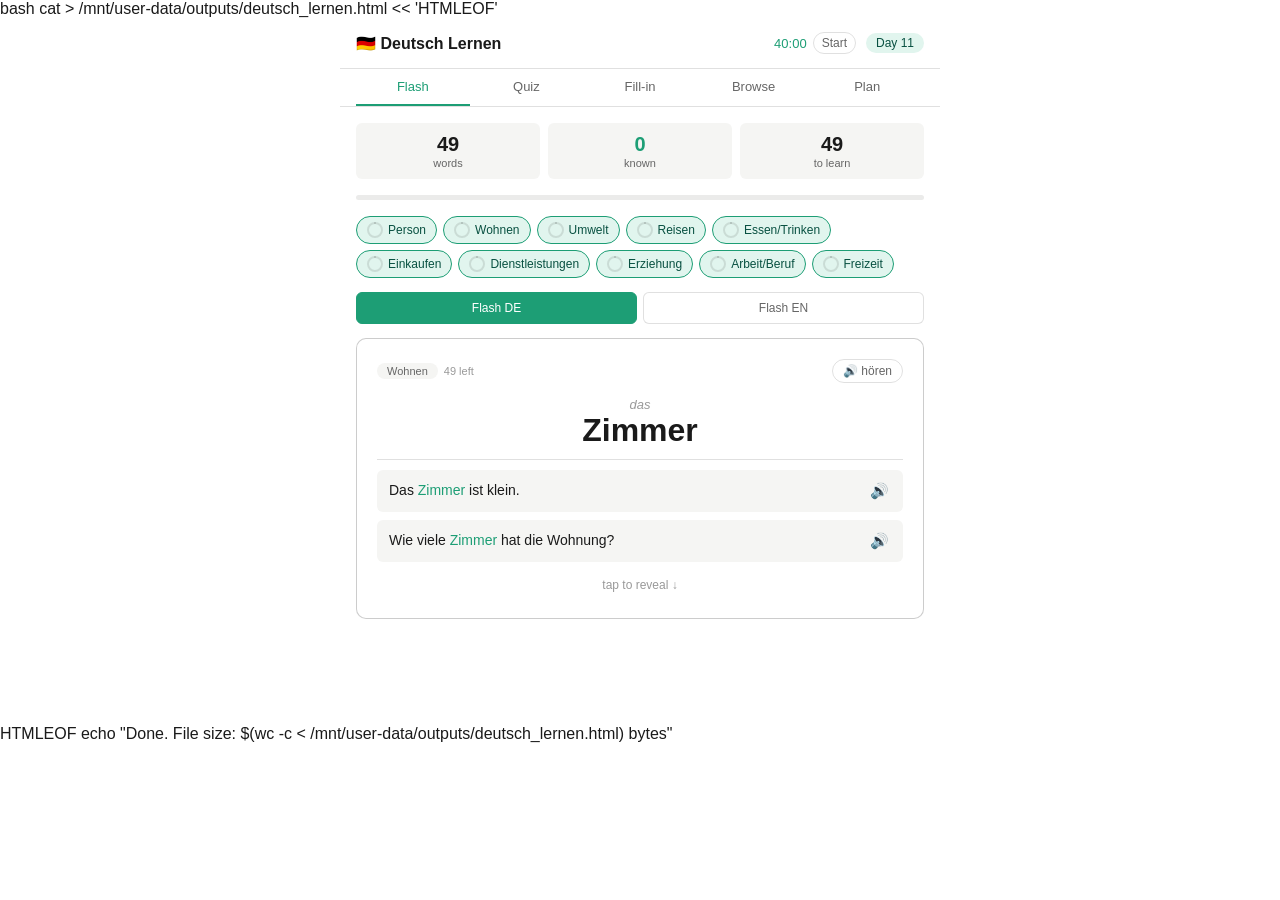
==== index.html.html @ a8999ed4 "Create index.html.html" ====
bash

cat > /mnt/user-data/outputs/deutsch_lernen.html << 'HTMLEOF'
<!DOCTYPE html>
<html lang="en">
<head>
<meta charset="UTF-8">
<meta name="viewport" content="width=device-width, initial-scale=1.0">
<title>Deutsch Lernen — A1 Vocabulary</title>
<style>
:root {
  --bg: #ffffff; --bg2: #f5f5f3; --bg3: #ebebea;
  --txt: #1a1a1a; --txt2: #666; --txt3: #999;
  --border: rgba(0,0,0,0.12); --border2: rgba(0,0,0,0.2);
  --green: #1D9E75; --green-light: #E1F5EE; --green-dark: #085041;
  --blue-light: #E6F1FB; --blue-dark: #0C447C;
  --red-light: #FAECE7; --red-dark: #4A1B0C;
  --radius: 10px; --radius-sm: 6px; --radius-pill: 20px;
}
@media (prefers-color-scheme: dark) {
  :root {
    --bg: #1a1a1a; --bg2: #242424; --bg3: #2e2e2e;
    --txt: #f0f0f0; --txt2: #aaa; --txt3: #666;
    --border: rgba(255,255,255,0.1); --border2: rgba(255,255,255,0.2);
    --green-light: #0F3D2C; --green-dark: #5DCAA5;
    --blue-light: #0C2340; --blue-dark: #85B7EB;
    --red-light: #3D150A; --red-dark: #F0997B;
  }
}
*{box-sizing:border-box;margin:0;padding:0;}
body{font-family:-apple-system,BlinkMacSystemFont,'Segoe UI',sans-serif;background:var(--bg);color:var(--txt);min-height:100vh;}
.app{max-width:600px;margin:0 auto;padding:0 0 80px;}

/* NAV */
.nav{display:flex;align-items:center;justify-content:space-between;padding:14px 16px;border-bottom:0.5px solid var(--border);position:sticky;top:0;background:var(--bg);z-index:10;}
.nav-logo{font-size:16px;font-weight:600;color:var(--txt);}
.nav-right{display:flex;align-items:center;gap:10px;}
.timer-wrap{display:flex;align-items:center;gap:6px;}
.timer-txt{font-size:13px;font-weight:500;color:var(--green);font-variant-numeric:tabular-nums;}
.timer-btn{font-size:12px;padding:3px 8px;border-radius:var(--radius-pill);border:0.5px solid var(--border);background:none;color:var(--txt2);cursor:pointer;}
.day-pill{font-size:12px;padding:3px 10px;border-radius:var(--radius-pill);background:var(--green-light);color:var(--green-dark);font-weight:500;}

/* TABS */
.tabs{display:flex;gap:0;padding:0 16px;border-bottom:0.5px solid var(--border);background:var(--bg);position:sticky;top:49px;z-index:9;}
.tab{flex:1;padding:10px 4px;text-align:center;font-size:13px;color:var(--txt2);cursor:pointer;border-bottom:2px solid transparent;transition:all 0.15s;}
.tab.active{color:var(--green);border-bottom-color:var(--green);font-weight:500;}

/* CONTENT */
.content{padding:16px;}

/* STATS BAR */
.stats-row{display:flex;gap:8px;margin-bottom:16px;}
.stat{flex:1;background:var(--bg2);border-radius:var(--radius-sm);padding:10px;text-align:center;}
.stat-n{font-size:20px;font-weight:600;color:var(--txt);}
.stat-l{font-size:11px;color:var(--txt2);margin-top:1px;}

/* PROGRESS BAR */
.prog-bar{height:5px;background:var(--bg3);border-radius:3px;margin-bottom:16px;overflow:hidden;}
.prog-fill{height:100%;background:var(--green);border-radius:3px;transition:width 0.4s;}

/* CATEGORY BUTTONS */
.cat-grid{display:flex;flex-wrap:wrap;gap:6px;margin-bottom:14px;}
.cat-btn{display:flex;align-items:center;gap:5px;padding:5px 10px;border-radius:var(--radius-pill);border:0.5px solid var(--border);background:var(--bg);color:var(--txt2);font-size:12px;cursor:pointer;transition:all 0.15s;}
.cat-btn.active{border-color:var(--green);background:var(--green-light);color:var(--green-dark);font-weight:500;}
.cat-ring{display:block;flex-shrink:0;}

/* MODE BUTTONS */
.mode-row{display:flex;gap:6px;margin-bottom:14px;flex-wrap:wrap;}
.mode-btn{flex:1;min-width:55px;padding:8px 4px;border-radius:var(--radius-sm);border:0.5px solid var(--border);background:var(--bg);color:var(--txt2);font-size:12px;cursor:pointer;transition:all 0.15s;text-align:center;}
.mode-btn.active{background:var(--green);color:#fff;border-color:var(--green);}

/* FLASH CARD */
.flashcard{background:var(--bg);border:0.5px solid var(--border2);border-radius:var(--radius);padding:20px;margin-bottom:10px;}
.card-top{display:flex;align-items:center;justify-content:space-between;margin-bottom:14px;}
.cat-tag{font-size:11px;padding:2px 10px;border-radius:var(--radius-pill);background:var(--bg2);color:var(--txt2);}
.speak-btn{display:flex;align-items:center;gap:5px;font-size:12px;padding:4px 10px;border-radius:var(--radius-pill);border:0.5px solid var(--border);background:none;color:var(--txt2);cursor:pointer;}
.speak-btn.speaking{border-color:var(--green);color:var(--green);background:var(--green-light);}
.word-center{text-align:center;margin-bottom:8px;}
.art-small{font-size:13px;color:var(--txt3);font-style:italic;}
.de-word{font-size:32px;font-weight:600;color:var(--txt);}
.en-word{font-size:16px;color:var(--green);font-weight:500;text-align:center;margin-bottom:10px;}
.divider{height:0.5px;background:var(--border);margin:10px 0;}
.phrase-block{margin-bottom:8px;padding:10px 12px;background:var(--bg2);border-radius:var(--radius-sm);}
.phrase-row{display:flex;align-items:flex-start;gap:8px;justify-content:space-between;}
.phrase-de{font-size:14px;font-weight:500;color:var(--txt);flex:1;line-height:1.5;}
.phrase-de .hw{color:var(--green);}
.phrase-en{font-size:12px;color:var(--txt2);margin-top:3px;}
.pspeakbtn{background:none;border:none;font-size:15px;cursor:pointer;color:var(--txt3);padding:2px;flex-shrink:0;}
.hint-txt{text-align:center;font-size:12px;color:var(--txt3);margin-top:10px;cursor:pointer;padding:6px;border-radius:var(--radius-sm);}
.hint-txt:hover{background:var(--bg2);}

/* BUTTONS */
.btn-row{display:flex;gap:8px;margin-top:10px;}
.btn{flex:1;padding:11px;border-radius:var(--radius-sm);border:0.5px solid var(--border);font-size:14px;cursor:pointer;font-weight:500;transition:all 0.15s;background:var(--bg2);color:var(--txt2);}
.btn-green{background:var(--green-light);color:var(--green-dark);border-color:var(--green);}
.btn-green:hover{background:#9FE1CB;}
.btn-next{width:100%;margin-top:10px;padding:12px;border-radius:var(--radius-sm);border:none;background:var(--green);color:#fff;font-size:14px;font-weight:500;cursor:pointer;}
.btn-next:hover{background:#0F6E56;}
.spaced-note{text-align:center;font-size:11px;color:var(--green-dark);background:var(--green-light);border-radius:var(--radius-pill);padding:4px 12px;margin-top:8px;}

/* QUIZ */
.quiz-grid{display:grid;grid-template-columns:1fr 1fr;gap:8px;margin-top:10px;}
.quiz-opt{padding:12px 8px;border-radius:var(--radius-sm);border:0.5px solid var(--border);background:var(--bg);color:var(--txt);font-size:13px;cursor:pointer;text-align:center;line-height:1.4;transition:all 0.15s;}
.quiz-opt:hover:not(:disabled){border-color:var(--green);background:var(--green-light);color:var(--green-dark);}
.quiz-opt.correct{background:var(--green-light);border-color:var(--green);color:var(--green-dark);}
.quiz-opt.wrong{background:var(--red-light);border-color:#D85A30;color:var(--red-dark);}
.quiz-opt:disabled{cursor:default;}

/* FILL-IN */
.blank-phrase{font-size:18px;font-weight:500;color:var(--txt);text-align:center;line-height:1.8;}
.blank{display:inline-block;background:var(--bg2);border-bottom:2px solid var(--green);min-width:80px;height:24px;vertical-align:middle;border-radius:2px;}

/* BROWSE */
.list-section{margin-bottom:20px;}
.list-cat-hdr{font-size:14px;font-weight:600;color:var(--txt);padding:8px 0 6px;border-bottom:0.5px solid var(--border);margin-bottom:8px;display:flex;align-items:center;justify-content:space-between;}
.list-cat-prog{font-size:12px;color:var(--txt2);}
.list-word{margin-bottom:6px;border:0.5px solid var(--border);border-radius:var(--radius-sm);overflow:hidden;}
.list-word-hdr{display:flex;align-items:center;justify-content:space-between;padding:10px 12px;cursor:pointer;background:var(--bg);}
.list-word-hdr:hover{background:var(--bg2);}
.lw-left{display:flex;align-items:center;gap:7px;min-width:0;}
.lw-art{font-size:11px;color:var(--txt3);font-style:italic;}
.lw-de{font-size:14px;font-weight:500;color:var(--txt);}
.lw-en{font-size:12px;color:var(--txt2);}
.lw-known{font-size:11px;color:var(--green-dark);background:var(--green-light);border-radius:var(--radius-pill);padding:2px 8px;flex-shrink:0;}
.list-word-body{padding:10px 12px;background:var(--bg2);display:none;}
.list-word-body.open{display:block;}
.list-phrase{margin-bottom:8px;display:flex;align-items:flex-start;gap:8px;}
.lp-de{font-size:13px;font-weight:500;color:var(--txt);}
.lp-de .hw{color:var(--green);}
.lp-en{font-size:12px;color:var(--txt2);margin-top:2px;}
.mark-row{margin-top:8px;}
.mark-btn{font-size:12px;padding:4px 12px;border-radius:var(--radius-pill);cursor:pointer;border:0.5px solid var(--border);background:var(--bg);color:var(--txt2);}
.mark-btn.known{background:var(--green-light);color:var(--green-dark);border-color:var(--green);}

/* PLAN TAB */
.plan-hdr{margin-bottom:14px;}
.plan-title{font-size:16px;font-weight:600;color:var(--txt);margin-bottom:10px;}
.plan-stats{display:flex;gap:8px;margin-bottom:12px;}
.plan-stat{flex:1;background:var(--bg2);border-radius:var(--radius-sm);padding:8px;text-align:center;}
.plan-stat-n{font-size:18px;font-weight:600;color:var(--txt);}
.plan-stat-l{font-size:11px;color:var(--txt2);}
.day-card{border:0.5px solid var(--border);border-radius:var(--radius);margin-bottom:8px;overflow:hidden;}
.day-card.today{border-color:var(--green);border-width:1.5px;}
.day-hdr{display:flex;align-items:center;gap:10px;padding:12px 14px;cursor:pointer;background:var(--bg);}
.day-hdr:hover{background:var(--bg2);}
.day-num{width:28px;height:28px;border-radius:50%;display:flex;align-items:center;justify-content:center;font-size:12px;font-weight:500;flex-shrink:0;background:var(--bg2);color:var(--txt2);}
.day-num.today-dot{background:var(--green);color:#fff;}
.day-num.done-dot{background:var(--green-light);color:var(--green-dark);}
.day-num.rev-dot{background:var(--blue-light);color:var(--blue-dark);}
.day-meta{flex:1;min-width:0;}
.day-title{font-size:14px;font-weight:500;color:var(--txt);}
.day-sub{font-size:12px;color:var(--txt2);margin-top:1px;}
.day-right{display:flex;align-items:center;gap:6px;flex-shrink:0;}
.today-badge{font-size:11px;color:var(--green-dark);background:var(--green-light);padding:2px 8px;border-radius:var(--radius-pill);font-weight:500;}
.done-badge{font-size:11px;color:var(--green-dark);background:var(--green-light);padding:2px 8px;border-radius:var(--radius-pill);}
.rev-badge{font-size:11px;color:var(--blue-dark);background:var(--blue-light);padding:2px 8px;border-radius:var(--radius-pill);}
.day-min{font-size:12px;color:var(--txt2);}
.day-chev{font-size:16px;color:var(--txt3);}
.day-body{padding:12px 14px;background:var(--bg2);border-top:0.5px solid var(--border);display:none;}
.day-body.open{display:block;}
.sec-lbl{font-size:11px;font-weight:500;color:var(--txt3);letter-spacing:0.05em;margin-bottom:6px;margin-top:12px;}
.sec-lbl:first-child{margin-top:0;}
.phase-row{display:flex;align-items:flex-start;gap:8px;margin-bottom:6px;}
.ph-min{font-size:12px;font-weight:500;color:var(--green);width:28px;flex-shrink:0;padding-top:2px;}
.ph-mode{font-size:11px;font-weight:500;color:var(--txt);background:var(--bg);border:0.5px solid var(--border);border-radius:var(--radius-pill);padding:1px 8px;flex-shrink:0;white-space:nowrap;}
.ph-desc{font-size:12px;color:var(--txt2);flex:1;line-height:1.5;}
.chips{display:flex;flex-wrap:wrap;gap:4px;margin-top:4px;}
.chip{font-size:11px;padding:2px 8px;border-radius:var(--radius-pill);background:var(--bg);border:0.5px solid var(--border);color:var(--txt2);}
.chip.rev{border-color:var(--green);color:var(--green-dark);background:var(--green-light);}
.sci-box{background:var(--bg);border:0.5px solid var(--border);border-radius:var(--radius-sm);padding:8px 10px;margin-top:4px;font-size:12px;color:var(--txt2);line-height:1.55;}
.mnem-item{font-size:12px;color:var(--txt2);padding:4px 0;border-bottom:0.5px solid var(--border);line-height:1.4;}
.mnem-item:last-child{border:none;}
.done-btn{width:100%;margin-top:12px;padding:9px;border-radius:var(--radius-sm);border:0.5px solid var(--green);background:var(--green);color:#fff;font-size:13px;font-weight:500;cursor:pointer;}
.undone-btn{width:100%;margin-top:12px;padding:9px;border-radius:var(--radius-sm);border:0.5px solid var(--border);background:var(--bg);color:var(--txt2);font-size:13px;cursor:pointer;}

/* END CARD */
.end-card{text-align:center;padding:40px 20px;}
.end-emoji{font-size:40px;margin-bottom:10px;}
.end-title{font-size:20px;font-weight:600;color:var(--txt);margin-bottom:8px;}
.end-sub{font-size:14px;color:var(--txt2);margin-bottom:20px;}
</style>
</head>
<body>
<div class="app">

<!-- NAV -->
<div class="nav">
  <div class="nav-logo">🇩🇪 Deutsch Lernen</div>
  <div class="nav-right">
    <div class="timer-wrap">
      <div class="timer-txt" id="timer-txt">40:00</div>
      <button class="timer-btn" id="timer-btn" onclick="toggleTimer()">Start</button>
    </div>
    <div class="day-pill" id="day-pill">Day 1</div>
  </div>
</div>

<!-- TABS -->
<div class="tabs">
  <div class="tab active" onclick="setTab('flash')">Flash</div>
  <div class="tab" onclick="setTab('quiz')">Quiz</div>
  <div class="tab" onclick="setTab('fill')">Fill-in</div>
  <div class="tab" onclick="setTab('browse')">Browse</div>
  <div class="tab" onclick="setTab('plan')">Plan</div>
</div>

<!-- CONTENT -->
<div class="content" id="content"></div>

</div>

<script>
const DATA = {
  "Person": [
    { de:"Name", art:"der", en:"name", phrases:[["Wie ist dein Name?","What is your name?"],["Mein Name ist Maria.","My name is Maria."]] },
    { de:"Adresse", art:"die", en:"address", phrases:[["Wie ist deine Adresse?","What is your address?"],["Ich kenne deine Adresse nicht.","I don't know your address."]] },
    { de:"Telefon", art:"das", en:"telephone", phrases:[["Ich habe kein Telefon.","I don't have a phone."],["Mein Telefon klingelt.","My phone is ringing."]] },
    { de:"Alter", art:"das", en:"age", phrases:[["Was ist dein Alter?","What is your age?"],["Mein Alter ist 25 Jahre.","My age is 25 years."]] },
    { de:"Herkunft", art:"die", en:"origin", phrases:[["Was ist deine Herkunft?","What is your origin?"],["Meine Herkunft ist Polen.","My origin is Poland."]] },
    { de:"Aussehen", art:"das", en:"appearance", phrases:[["Das Aussehen ist wichtig.","Appearance is important."],["Sein Aussehen ist gut.","His appearance is good."]] },
    { de:"Familie", art:"die", en:"family", phrases:[["Meine Familie ist groß.","My family is big."],["Hast du eine Familie?","Do you have a family?"]] },
    { de:"Tagesablauf", art:"der", en:"daily routine", phrases:[["Mein Tagesablauf beginnt um 7 Uhr.","My daily routine starts at 7."],["Was ist dein Tagesablauf?","What is your daily routine?"]] }
  ],
  "Wohnen": [
    { de:"Wohnung", art:"die", en:"apartment", phrases:[["Die Wohnung ist groß.","The apartment is big."],["Ich suche eine Wohnung.","I am looking for an apartment."]] },
    { de:"Zimmer", art:"das", en:"room", phrases:[["Das Zimmer ist klein.","The room is small."],["Wie viele Zimmer hat die Wohnung?","How many rooms does the apartment have?"]] },
    { de:"Möbel", art:"die", en:"furniture", phrases:[["Die Möbel sind teuer.","The furniture is expensive."],["Ich kaufe neue Möbel.","I am buying new furniture."]] },
    { de:"Miete", art:"die", en:"rent", phrases:[["Die Miete ist teuer.","The rent is expensive."],["Ich zahle die Miete monatlich.","I pay the rent monthly."]] },
    { de:"Umzug", art:"der", en:"move", phrases:[["Der Umzug war anstrengend.","The move was exhausting."],["Ich plane einen Umzug.","I am planning a move."]] }
  ],
  "Umwelt": [
    { de:"Wetter", art:"das", en:"weather", phrases:[["Das Wetter ist schön heute.","The weather is nice today."],["Wie ist das Wetter?","What is the weather like?"]] },
    { de:"Tier", art:"das", en:"animal", phrases:[["Das Tier ist groß.","The animal is big."],["Ich habe ein Tier zu Hause.","I have an animal at home."]] },
    { de:"Pflanze", art:"die", en:"plant", phrases:[["Die Pflanze braucht Wasser.","The plant needs water."],["Ich habe eine neue Pflanze.","I have a new plant."]] },
    { de:"Klima", art:"das", en:"climate", phrases:[["Das Klima ist warm hier.","The climate is warm here."],["Das Klima ändert sich.","The climate is changing."]] }
  ],
  "Reisen": [
    { de:"Reise", art:"die", en:"trip", phrases:[["Die Reise war lang.","The trip was long."],["Ich mache eine Reise.","I am going on a trip."]] },
    { de:"Zug", art:"der", en:"train", phrases:[["Der Zug hat Verspätung.","The train is late."],["Ich fahre mit dem Zug.","I am travelling by train."]] },
    { de:"Unterkunft", art:"die", en:"accommodation", phrases:[["Ich suche eine Unterkunft.","I am looking for accommodation."],["Die Unterkunft ist günstig.","The accommodation is affordable."]] },
    { de:"Gepäck", art:"das", en:"luggage", phrases:[["Mein Gepäck ist schwer.","My luggage is heavy."],["Ich habe viel Gepäck.","I have a lot of luggage."]] },
    { de:"Bahnhof", art:"der", en:"train station", phrases:[["Wo ist der Bahnhof?","Where is the train station?"],["Ich bin am Bahnhof.","I am at the train station."]] }
  ],
  "Essen/Trinken": [
    { de:"Frühstück", art:"das", en:"breakfast", phrases:[["Das Frühstück ist fertig.","Breakfast is ready."],["Was isst du zum Frühstück?","What do you eat for breakfast?"]] },
    { de:"Getränk", art:"das", en:"drink", phrases:[["Das Getränk ist kalt.","The drink is cold."],["Was ist dein Lieblingsgetränk?","What is your favourite drink?"]] },
    { de:"Speise", art:"die", en:"dish", phrases:[["Die Speise ist lecker.","The dish is delicious."],["Was ist die Speise des Tages?","What is today's dish?"]] },
    { de:"Restaurant", art:"das", en:"restaurant", phrases:[["Das Restaurant ist voll.","The restaurant is full."],["Gehen wir ins Restaurant!","Let's go to the restaurant!"]] },
    { de:"Mahlzeit", art:"die", en:"meal", phrases:[["Die Mahlzeit ist fertig.","The meal is ready."],["Die Mahlzeit war lecker.","The meal was delicious."]] }
  ],
  "Einkaufen": [
    { de:"Preis", art:"der", en:"price", phrases:[["Der Preis ist zu hoch.","The price is too high."],["Was ist der Preis?","What is the price?"]] },
    { de:"Bezahlen", art:null, en:"paying", phrases:[["Ich möchte bezahlen.","I would like to pay."],["Wie möchtest du bezahlen?","How would you like to pay?"]] },
    { de:"Kleidung", art:"die", en:"clothing", phrases:[["Die Kleidung ist teuer.","The clothing is expensive."],["Ich kaufe neue Kleidung.","I am buying new clothing."]] },
    { de:"Geschäft", art:"das", en:"shop", phrases:[["Das Geschäft ist offen.","The shop is open."],["Ich gehe ins Geschäft.","I am going to the shop."]] },
    { de:"Lebensmittel", art:"die", en:"groceries", phrases:[["Die Lebensmittel sind frisch.","The groceries are fresh."],["Ich kaufe Lebensmittel.","I am buying groceries."]] }
  ],
  "Dienstleistungen": [
    { de:"Post", art:"die", en:"post office", phrases:[["Die Post ist geschlossen.","The post office is closed."],["Ich gehe zur Post.","I am going to the post office."]] },
    { de:"Bank", art:"die", en:"bank", phrases:[["Die Bank ist in der Nähe.","The bank is nearby."],["Ich gehe zur Bank.","I am going to the bank."]] },
    { de:"Polizei", art:"die", en:"police", phrases:[["Ich rufe die Polizei.","I am calling the police."],["Die Polizei kommt.","The police are coming."]] },
    { de:"Apotheke", art:"die", en:"pharmacy", phrases:[["Die Apotheke ist offen.","The pharmacy is open."],["Ich gehe in die Apotheke.","I am going to the pharmacy."]] }
  ],
  "Erziehung": [
    { de:"Schule", art:"die", en:"school", phrases:[["Die Schule beginnt um 8 Uhr.","School starts at 8."],["Das Kind geht in die Schule.","The child goes to school."]] },
    { de:"Lernen", art:null, en:"learning", phrases:[["Lernen macht Spaß!","Learning is fun!"],["Ich lerne jeden Tag.","I learn every day."]] },
    { de:"Sprachen", art:"die", en:"languages", phrases:[["Welche Sprachen sprichst du?","Which languages do you speak?"],["Ich lerne viele Sprachen.","I am learning many languages."]] },
    { de:"Prüfung", art:"die", en:"exam", phrases:[["Ich habe eine Prüfung morgen.","I have an exam tomorrow."],["Die Prüfung war schwer.","The exam was hard."]] }
  ],
  "Arbeit/Beruf": [
    { de:"Beruf", art:"der", en:"profession", phrases:[["Was ist dein Beruf?","What is your profession?"],["Mein Beruf ist Lehrer.","My profession is teacher."]] },
    { de:"Kollege", art:"der", en:"colleague", phrases:[["Mein Kollege ist nett.","My colleague is nice."],["Ich arbeite mit meinem Kollegen.","I work with my colleague."]] },
    { de:"Urlaub", art:"der", en:"holiday", phrases:[["Mein Urlaub beginnt morgen.","My holiday starts tomorrow."],["Ich mache Urlaub.","I am on holiday."]] },
    { de:"Gehalt", art:"das", en:"salary", phrases:[["Mein Gehalt ist gut.","My salary is good."],["Ich bekomme mein Gehalt am Freitag.","I receive my salary on Friday."]] }
  ],
  "Freizeit": [
    { de:"Sport", art:"der", en:"sport", phrases:[["Sport macht Spaß!","Sport is fun!"],["Ich treibe Sport.","I do sport."]] },
    { de:"Hobby", art:"das", en:"hobby", phrases:[["Mein Hobby ist Lesen.","My hobby is reading."],["Was ist dein Hobby?","What is your hobby?"]] },
    { de:"Musik", art:"die", en:"music", phrases:[["Die Musik ist laut.","The music is loud."],["Ich höre gern Musik.","I like listening to music."]] },
    { de:"Kino", art:"das", en:"cinema", phrases:[["Das Kino ist in der Nähe.","The cinema is nearby."],["Ich gehe ins Kino.","I am going to the cinema."]] },
    { de:"Internet", art:"das", en:"internet", phrases:[["Das Internet ist langsam.","The internet is slow."],["Ich nutze das Internet täglich.","I use the internet daily."]] }
  ]
};

const PLAN = [
  { day:1, date:"Fri May 16", newCat:"Person", newWords:["Name","Adresse","Telefon","Alter","Herkunft","Aussehen","Familie","Tagesablauf"], reviewCats:[], reviewWords:[], totalMin:40, type:"new", mnemonics:["Tagesablauf → 'Tag' (day) + 'ablaufen' (to run out) = daily routine","Aussehen → 'aus' (out) + 'sehen' (see) = how you look outward","Herkunft → 'herkommen' (to come from) = origin"], science:"Pure encoding day. Say each word aloud — dual coding (Paivio, 1971) creates two memory traces.", phases:[{min:15,mode:"Flash DE",desc:"Person category only. See German word + phrases, try to guess, then reveal."},{min:15,mode:"Fill-in",desc:"Fill-in-blank on all 8 Person words."},{min:10,mode:"Quiz",desc:"4-choice quiz on Person to cement recognition."}] },
  { day:2, date:"Sat May 17", newCat:"Wohnen", newWords:["Wohnung","Zimmer","Möbel","Miete","Umzug"], reviewCats:["Person"], reviewWords:["Name","Adresse","Telefon","Alter","Herkunft","Aussehen","Familie","Tagesablauf"], totalMin:40, type:"new", mnemonics:["Wohnung → 'wohnen' (to live) = the place you reside","Möbel → sounds like 'movable' — furniture you can move","Umzug → 'um' (around) + 'Zug' (pull) = moving everything around"], science:"Always retrieve before new material (Karpicke & Roediger, 2008). Quiz Person cold before opening Wohnen.", phases:[{min:12,mode:"Quiz",desc:"Retrieval of Person (8 words) before anything else."},{min:18,mode:"Flash DE",desc:"Wohnen — 5 new words. Use the speaker button for each word."},{min:10,mode:"Fill-in",desc:"Mixed fill-in: Person + Wohnen."}] },
  { day:3, date:"Sun May 18", newCat:"Umwelt", newWords:["Wetter","Tier","Pflanze","Klima"], reviewCats:["Wohnen"], reviewWords:["Wohnung","Zimmer","Möbel","Miete","Umzug"], totalMin:40, type:"new", mnemonics:["Wetter → near-cognate for 'weather' — easiest win","Tier → think 'tier' of the animal kingdom","Pflanze → very close to 'plant'"], science:"Interleaving Person into review (Day 3) is the 2-day spaced repeat of Day 1 — optimal for 1-week retention (Cepeda et al. 2008).", phases:[{min:10,mode:"Quiz",desc:"Retrieval of Wohnen (5 words) cold."},{min:15,mode:"Flash DE",desc:"Umwelt — 4 new words. Spend extra time on phrases."},{min:10,mode:"Fill-in",desc:"Umwelt fill-in."},{min:5,mode:"Flash EN",desc:"Reverse: 5 random Person words (English → recall German)."}] },
  { day:4, date:"Mon May 19", newCat:"Reisen", newWords:["Reise","Zug","Unterkunft","Gepäck","Bahnhof"], reviewCats:["Person","Umwelt"], reviewWords:["Alter","Aussehen","Herkunft","Wetter","Tier","Pflanze","Klima"], totalMin:40, type:"new", mnemonics:["Gepäck → 'ge-packed' = the stuff you packed = luggage","Bahnhof → 'Bahn' (rail) + 'Hof' (yard) = rail yard = station","Unterkunft → a place to shelter under"], science:"Interleaving Person + Umwelt in review forces discrimination between concepts — 30% more effective than blocked review (Brunmair & Richter, 2019).", phases:[{min:10,mode:"Quiz",desc:"Interleaved quiz: select both Person + Umwelt categories."},{min:20,mode:"Flash DE",desc:"Reisen — 5 travel words. Hear each word AND phrase."},{min:10,mode:"Fill-in",desc:"Reisen fill-in + 3 random Person words mixed in."}] },
  { day:5, date:"Tue May 20", newCat:null, newWords:[], reviewCats:["Person","Wohnen","Umwelt","Reisen"], reviewWords:["all 22 words so far"], totalMin:40, type:"review", mnemonics:[], science:"Most critical session. Every word reviewed at optimal interval today. No new material = maximum consolidation (Cepeda 2006, 839 experiments).", phases:[{min:15,mode:"Flash EN",desc:"Reverse mode on all 4 categories — English → German. Hardest test so far."},{min:15,mode:"Quiz",desc:"Full random quiz across all 22 words. Target: 80%+ correct."},{min:10,mode:"Fill-in",desc:"Focus on words you got wrong."}] },
  { day:6, date:"Wed May 21", newCat:"Essen/Trinken", newWords:["Frühstück","Getränk","Speise","Restaurant","Mahlzeit"], reviewCats:["Reisen"], reviewWords:["Reise","Zug","Unterkunft","Gepäck","Bahnhof"], totalMin:40, type:"new", mnemonics:["Frühstück → 'früh' (early) + 'Stück' (piece) = the early piece of the day","Mahlzeit → 'Mahl' (meal) + 'Zeit' (time) — also used as 'bon appétit!'","Getränk → from 'trinken' (to drink) = the thing you drink"], science:"Self-reference boost: think 'I eat X for breakfast' as you study Frühstück. Personal sentences improve retention (Springer, 2025).", phases:[{min:10,mode:"Quiz",desc:"Retrieval of Reisen — last seen Day 5. Gap strengthens recall."},{min:20,mode:"Flash DE",desc:"Essen/Trinken — 5 food & drink words."},{min:10,mode:"Fill-in",desc:"Essen/Trinken fill-in + 2 Wohnen words."}] },
  { day:7, date:"Thu May 22", newCat:"Einkaufen", newWords:["Preis","Bezahlen","Kleidung","Geschäft","Lebensmittel"], reviewCats:["Person","Essen/Trinken"], reviewWords:["Name","Familie","Alter","Frühstück","Getränk","Speise","Restaurant","Mahlzeit"], totalMin:40, type:"new", mnemonics:["Lebensmittel → 'Leben' (life) + 'Mittel' (means) = means of life = groceries","Geschäft → 'Geschäftigkeit' (busyness) — a shop is a busy place","Bezahlen → 'zahlen' (to count/pay) + 'be' prefix = to pay up"], science:"Person words now at encounter 4–5. Nation (2001): 8–12 encounters needed. Each mode (quiz, fill-in, flash) = one distinct encounter.", phases:[{min:10,mode:"Quiz",desc:"Interleaved: Person + Essen/Trinken mixed."},{min:20,mode:"Flash DE",desc:"Einkaufen — 5 words. Generate a personal sentence for each in your head."},{min:10,mode:"Fill-in",desc:"Einkaufen fill-in — every word."}] },
  { day:8, date:"Fri May 23", newCat:"Dienstleistungen + Erziehung", newWords:["Post","Bank","Polizei","Apotheke","Schule","Lernen","Sprachen","Prüfung"], reviewCats:["Wohnen","Einkaufen"], reviewWords:["Wohnung","Zimmer","Möbel","Miete","Umzug","Preis","Bezahlen","Kleidung","Geschäft","Lebensmittel"], totalMin:40, type:"new", mnemonics:["Apotheke → 'apothecary' — same Greek root as the old English word for pharmacist","Prüfung → 'prüfen' (to test/check) = the testing = exam","Sprachen → 'sprechen' (to speak) — same Germanic root as English 'speak'"], science:"Near-cognates (Post, Bank, Polizei, Schule) are instant wins — spend your saved time on Apotheke, Prüfung, Lernen.", phases:[{min:10,mode:"Quiz",desc:"Interleaved: Wohnen + Einkaufen."},{min:20,mode:"Flash DE",desc:"8 new words. Post/Bank/Polizei/Schule fast, Apotheke/Prüfung/Lernen slow."},{min:10,mode:"Fill-in",desc:"Focus fill-in on non-cognate words."}] },
  { day:9, date:"Sat May 24", newCat:"Arbeit/Beruf + Freizeit", newWords:["Beruf","Kollege","Urlaub","Gehalt","Sport","Hobby","Musik","Kino","Internet"], reviewCats:["Umwelt","Reisen","Dienstleistungen"], reviewWords:["Wetter","Tier","Pflanze","Reise","Zug","Post","Bank","Polizei","Apotheke"], totalMin:40, type:"new", mnemonics:["Gehalt → 'halten' (to hold) = what you hold from work = salary","Beruf → 'rufen' (to call) — your calling = profession","Urlaub → formally 'permission to be away' = approved leave"], science:"Retrieval of Umwelt (last seen Day 5) is now 4 days later — maximum desirable difficulty. Hardest retrieval = strongest trace (Pyc & Rawson, 2009).", phases:[{min:10,mode:"Quiz",desc:"Interleaved: Umwelt + Reisen + Dienstleistungen."},{min:20,mode:"Flash DE",desc:"9 new words. Sport/Hobby/Musik/Kino/Internet are cognates — go deeper on Beruf/Kollege/Gehalt."},{min:10,mode:"Fill-in",desc:"Fill-in all 9 + 2 random hard words from earlier."}] },
  { day:10, date:"Sun May 25", newCat:null, newWords:[], reviewCats:["All 10 categories"], reviewWords:["all 50 words"], totalMin:40, type:"review", mnemonics:[], science:"One night of sleep after today's retrieval = optimal consolidation window. Cepeda optimal ISI:RI ratio ~14% for tomorrow's final review.", phases:[{min:15,mode:"Flash EN",desc:"Reverse mode on ALL 10 categories. English → German. Don't skip hard words."},{min:15,mode:"Quiz",desc:"Random quiz across all 50 words. Note every miss."},{min:10,mode:"Fill-in",desc:"Fill-in only on missed words. 3 times each."}] },
  { day:11, date:"Mon May 26", newCat:null, newWords:[], reviewCats:["All 10 categories"], reviewWords:["all 50 words"], totalMin:35, type:"final", mnemonics:[], science:"By today: every word has had 7–11 encounters across different modes. Nation's 8-encounter threshold: met. Well done.", phases:[{min:10,mode:"Flash EN",desc:"Reverse warm-up. Note your weakest categories."},{min:15,mode:"Quiz",desc:"Full 50-word quiz — your final benchmark."},{min:10,mode:"Fill-in",desc:"Fill-in on your 10 hardest words."}] }
];

// ---- STATE ----
let mode = 'flash', flashMode = 'de', tab = 'flash';
let known = new Set(), queue = [], qIdx = 0, revealed = false;
let selectedCats = new Set(Object.keys(DATA));
let quizState = null, blankState = null;
let timerSec = 40*60, timerRunning = false, timerInterval = null;
let completedDays = new Set();

// ---- STORAGE (localStorage for offline) ----
function saveProgress() {
  try {
    localStorage.setItem('de-known', JSON.stringify([...known]));
    localStorage.setItem('de-done', JSON.stringify([...completedDays]));
  } catch(e) {}
}
function loadProgress() {
  try {
    let k = localStorage.getItem('de-known');
    if (k) known = new Set(JSON.parse(k));
    let d = localStorage.getItem('de-done');
    if (d) completedDays = new Set(JSON.parse(d));
  } catch(e) {}
}

// ---- TIMER ----
function toggleTimer() {
  if (timerRunning) {
    clearInterval(timerInterval); timerRunning = false;
    document.getElementById('timer-btn').textContent = 'Resume';
  } else {
    timerRunning = true;
    document.getElementById('timer-btn').textContent = 'Pause';
    timerInterval = setInterval(() => {
      timerSec--;
      if (timerSec <= 0) { timerSec = 0; clearInterval(timerInterval); timerRunning = false; document.getElementById('timer-btn').textContent = 'Done!'; }
      let m = Math.floor(timerSec/60), s = timerSec%60;
      document.getElementById('timer-txt').textContent = m+':'+(s<10?'0':'')+s;
      document.getElementById('timer-txt').style.color = timerSec < 120 ? '#D85A30' : 'var(--green)';
    }, 1000);
  }
}

// ---- DAY PILL ----
function updateDayPill() {
  let today = new Date();
  let start = new Date('2026-05-16');
  let diff = Math.floor((today - start)/(1000*60*60*24)) + 1;
  let dayNum = Math.max(1, Math.min(11, diff));
  document.getElementById('day-pill').textContent = 'Day ' + dayNum;
}

// ---- SPEAK ----
function speak(text, btn) {
  if (!window.speechSynthesis) return;
  speechSynthesis.cancel();
  if (btn && btn.classList.contains('speaking')) { btn.classList.remove('speaking'); return; }
  document.querySelectorAll('.speaking').forEach(b=>b.classList.remove('speaking'));
  let u = new SpeechSynthesisUtterance(text); u.lang='de-DE'; u.rate=0.88;
  let voices = speechSynthesis.getVoices().filter(v=>v.lang.startsWith('de'));
  if (voices.length) u.voice = voices[0];
  if (btn) { btn.classList.add('speaking'); u.onend=()=>btn.classList.remove('speaking'); }
  speechSynthesis.speak(u);
}

// ---- HELPERS ----
function boldWord(s, w) {
  return s.replace(new RegExp('('+w.replace(/[.*+?^${}()|[\]\\]/g,'\\$&')+'(?:en|es|er|em|s|n)?)', 'gi'), '<span class="hw">$1</span>');
}
function allWords() {
  let w=[];
  for (let cat of selectedCats) for (let item of (DATA[cat]||[])) w.push({...item, cat});
  return w;
}
function catProgress(cat) {
  let words=DATA[cat]||[];
  return {known:words.filter(w=>known.has(w.de)).length, total:words.length};
}
function buildQueue() {
  queue = allWords().filter(x=>!known.has(x.de));
  shuffle(queue); qIdx=0;
}
function shuffle(a) { for(let i=a.length-1;i>0;i--){let j=Math.floor(Math.random()*(i+1));[a[i],a[j]]=[a[j],a[i]];} }
function miniRing(k,t) {
  let r=7,circ=2*Math.PI*r,pct=t?k/t:0,dash=(pct*circ).toFixed(1),gap=((1-pct)*circ).toFixed(1);
  let col=pct===1?'#1D9E75':pct>0?'#5DCAA5':'rgba(0,0,0,0.15)';
  return `<svg class="cat-ring" width="16" height="16" viewBox="0 0 16 16"><circle cx="8" cy="8" r="${r}" fill="none" stroke="rgba(0,0,0,0.1)" stroke-width="2"/><circle cx="8" cy="8" r="${r}" fill="none" stroke="${col}" stroke-width="2" stroke-dasharray="${dash} ${gap}" stroke-linecap="round" transform="rotate(-90 8 8)"/></svg>`;
}

// ---- TABS ----
function setTab(t) {
  tab = t;
  document.querySelectorAll('.tab').forEach((b,i)=>b.classList.toggle('active',['flash','quiz','fill','browse','plan'][i]===t));
  if (t==='flash') { buildQueue(); renderFlash(); }
  else if (t==='quiz') { quizState=null; renderQuiz(); }
  else if (t==='fill') { blankState=null; renderFill(); }
  else if (t==='browse') renderBrowse();
  else renderPlan();
}

// ---- SHARED CONTROLS ----
function statsHTML() {
  let all=allWords(), total=all.length, k=all.filter(x=>known.has(x.de)).length;
  return `<div class="stats-row">
    <div class="stat"><div class="stat-n">${total}</div><div class="stat-l">words</div></div>
    <div class="stat"><div class="stat-n" style="color:var(--green)">${k}</div><div class="stat-l">known</div></div>
    <div class="stat"><div class="stat-n">${total-k}</div><div class="stat-l">to learn</div></div>
  </div>
  <div class="prog-bar"><div class="prog-fill" style="width:${total?Math.round(k/total*100):0}%"></div></div>`;
}
function catGridHTML() {
  return '<div class="cat-grid">'+Object.keys(DATA).map(cat=>{
    let p=catProgress(cat);
    return `<button class="cat-btn${selectedCats.has(cat)?' active':''}" onclick="toggleCat('${cat}')">${miniRing(p.known,p.total)}${cat}</button>`;
  }).join('')+'</div>';
}
function modeRowHTML(modes, active) {
  return '<div class="mode-row">'+modes.map(m=>`<button class="mode-btn${m===active?' active':''}" onclick="setSubMode('${m}')">${m}</button>`).join('')+'</div>';
}
function toggleCat(cat) {
  if (selectedCats.has(cat)){if(selectedCats.size>1)selectedCats.delete(cat);}else selectedCats.add(cat);
  buildQueue(); setTab(tab);
}

// ---- FLASH ----
function setSubMode(m) {
  flashMode = m;
  if (tab==='flash') { buildQueue(); renderFlash(); }
  else if (tab==='quiz') { quizState=null; renderQuiz(); }
  else if (tab==='fill') { blankState=null; renderFill(); }
}

function renderFlash() {
  let c = document.getElementById('content');
  if (!queue.length) { c.innerHTML = statsHTML()+catGridHTML()+'<div class="end-card"><div class="end-emoji">🎉</div><div class="end-title">All words known!</div><div class="end-sub">Switch to Flash EN for extra challenge.</div></div>'; return; }
  if (qIdx>=queue.length) { c.innerHTML = statsHTML()+catGridHTML()+'<div class="end-card"><div class="end-emoji">✅</div><div class="end-title">Queue complete!</div><div class="end-sub">'+queue.length+' words reviewed.</div><button class="btn-next" onclick="buildQueue();renderFlash()">Restart queue ↺</button></div>'; return; }
  revealed=false;
  let item=queue[qIdx], isReverse=(flashMode==='en');
  let artStr=item.art?`<div class="art-small">${item.art}</div>`:'';
  let phrasesDE=item.phrases.map(p=>`<div class="phrase-block"><div class="phrase-row"><div class="phrase-de">${boldWord(p[0],item.de)}</div><button class="pspeakbtn" onclick="speak('${p[0].replace(/'/g,"\\'")}',this)">🔊</button></div></div>`).join('');
  let phrasesFull=item.phrases.map(p=>`<div class="phrase-block"><div class="phrase-row"><div><div class="phrase-de">${boldWord(p[0],item.de)}</div><div class="phrase-en">${p[1]}</div></div><button class="pspeakbtn" onclick="speak('${p[0].replace(/'/g,"\\'")}',this)">🔊</button></div></div>`).join('');
  let front=isReverse?`<div class="word-center"><div class="de-word" style="font-size:22px;color:var(--green)">${item.en}</div></div><div style="text-align:center;font-size:13px;color:var(--txt2);margin-top:4px">What is the German word?</div>`:`<div class="word-center">${artStr}<div class="de-word">${item.de}</div></div><div class="divider"></div>${phrasesDE}`;
  let back=isReverse?`<div class="word-center">${artStr}<div class="de-word">${item.de}</div></div><div class="divider"></div>${phrasesFull}`:`<div class="en-word">${item.en}</div><div class="divider"></div>${phrasesFull}`;
  c.innerHTML=statsHTML()+catGridHTML()+
  modeRowHTML(['Flash DE','Flash EN'],(flashMode==='en'?'Flash EN':'Flash DE'))+
  `<div class="flashcard">
    <div class="card-top">
      <div style="display:flex;align-items:center;gap:6px"><span class="cat-tag">${item.cat}</span><span style="font-size:11px;color:var(--txt3)">${queue.length-qIdx} left</span></div>
      <button class="speak-btn" onclick="speak('${item.de.replace(/'/g,"\\'")}',this)">🔊 hören</button>
    </div>
    <div id="front-c">${front}</div>
    <div id="back-c" style="display:none">${back}</div>
    <div class="hint-txt" id="hint" onclick="revealCard()">tap to reveal ↓</div>
  </div>
  <div id="fc-btns" style="display:none">
    <div class="btn-row">
      <button class="btn" onclick="markSkip()">✗ Still learning</button>
      <button class="btn btn-green" onclick="markKnew()">✓ Got it!</button>
    </div>
    <div id="sp-msg"></div>
  </div>`;
}

function revealCard() {
  if (revealed) return; revealed=true;
  document.getElementById('front-c').style.display='none';
  document.getElementById('back-c').style.display='block';
  document.getElementById('hint').style.display='none';
  document.getElementById('fc-btns').style.display='block';
}
function markKnew() { known.add(queue[qIdx].de); queue.splice(qIdx,1); if(qIdx>=queue.length)qIdx=queue.length; saveProgress(); renderFlash(); }
function markSkip() {
  let item=queue.splice(qIdx,1)[0];
  queue.splice(Math.min(qIdx+3+Math.floor(Math.random()*3),queue.length),0,item);
  renderFlash();
  setTimeout(()=>{ let m=document.getElementById('sp-msg'); if(m)m.innerHTML='<div class="spaced-note">↩ Coming back in a few cards</div>'; },50);
}

// ---- QUIZ ----
function renderQuiz() {
  let c=document.getElementById('content');
  let words=allWords();
  if (words.length<4) { c.innerHTML=statsHTML()+catGridHTML()+'<div class="end-card"><div class="end-title">Select more categories</div></div>'; return; }
  if (!quizState) genQuiz(words);
  let q=quizState;
  let opts=q.options.map(opt=>{
    let cls=q.answered?(opt===q.correct?'correct':(opt===q.chosen?'wrong':'')):'';
    return `<button class="quiz-opt ${cls}" ${q.answered?'disabled':''} onclick="answerQuiz('${opt.replace(/'/g,"\\'")}')"><strong>${opt}</strong></button>`;
  }).join('');
  let phraseReveal=q.answered?q.item.phrases.map(p=>`<div class="phrase-block"><div class="phrase-row"><div><div class="phrase-de">${boldWord(p[0],q.item.de)}</div><div class="phrase-en">${p[1]}</div></div><button class="pspeakbtn" onclick="speak('${p[0].replace(/'/g,"\\'")}',this)">🔊</button></div></div>`).join(''):'';
  c.innerHTML=statsHTML()+catGridHTML()+
  `<div class="flashcard" style="text-align:center">
    <div class="card-top"><span class="cat-tag">${q.item.cat}</span><button class="speak-btn" onclick="speak('${q.item.de.replace(/'/g,"\\'")}',this)">🔊</button></div>
    <div class="word-center">${q.item.art?`<div class="art-small">${q.item.art}</div>`:''}<div class="de-word">${q.item.de}</div></div>
    <div style="font-size:13px;color:var(--txt2);margin-top:6px">What does this mean?</div>
  </div>
  <div class="quiz-grid">${opts}</div>
  ${phraseReveal}
  ${q.answered?`<button class="btn-next" onclick="nextQuiz()">Next →</button>`:''}`;
}
function genQuiz(words) {
  let idx=Math.floor(Math.random()*words.length),item=words[idx];
  let others=words.filter((_,i)=>i!==idx); shuffle(others);
  let opts=[item.en,others[0].en,others[1].en,others[2].en]; shuffle(opts);
  quizState={item,correct:item.en,options:opts,answered:false,chosen:null};
}
function answerQuiz(opt) { quizState.answered=true; quizState.chosen=opt; if(opt===quizState.correct){known.add(quizState.item.de);saveProgress();} renderQuiz(); }
function nextQuiz() { quizState=null; renderQuiz(); }

// ---- FILL-IN ----
function renderFill() {
  let c=document.getElementById('content');
  let words=allWords();
  if (words.length<4) { c.innerHTML=statsHTML()+catGridHTML()+'<div class="end-card"><div class="end-title">Select more categories</div></div>'; return; }
  if (!blankState) genBlank(words);
  let q=blankState, phrase=q.phrase[0];
  let re=new RegExp(q.item.de,'gi');
  let display=re.test(phrase)?phrase.replace(re,'<span class="blank"></span>'):phrase+'<span class="blank"></span>';
  let opts=q.options.map(opt=>{
    let cls=q.answered?(opt===q.item.de?'correct':(opt===q.chosen?'wrong':'')):'';
    return `<button class="quiz-opt ${cls}" ${q.answered?'disabled':''} onclick="answerBlank('${opt.replace(/'/g,"\\'")}')"><strong>${opt}</strong></button>`;
  }).join('');
  let reveal=q.answered?`<div class="phrase-block" style="margin-top:10px"><div class="phrase-row"><div><div class="phrase-de">${boldWord(phrase,q.item.de)}</div><div class="phrase-en">${q.phrase[1]}</div></div><button class="pspeakbtn" onclick="speak('${phrase.replace(/'/g,"\\'")}',this)">🔊</button></div></div>`:'';
  c.innerHTML=statsHTML()+catGridHTML()+
  `<div class="flashcard" style="text-align:center">
    <div class="card-top"><span class="cat-tag">${q.item.cat}</span><button class="speak-btn" onclick="speak('${phrase.replace(/'/g,"\\'")}',this)">🔊 hören</button></div>
    <div style="font-size:13px;color:var(--txt2);margin-bottom:12px">Fill in the missing word:</div>
    <div class="blank-phrase">${display}</div>
  </div>
  <div class="quiz-grid">${opts}</div>
  ${reveal}
  ${q.answered?`<button class="btn-next" onclick="nextBlank()">Next →</button>`:''}`;
}
function genBlank(words) {
  let candidates=words.filter(w=>w.phrases.some(p=>p[0].includes(w.de)));
  if (!candidates.length) candidates=words;
  let item=candidates[Math.floor(Math.random()*candidates.length)];
  let pw=item.phrases.find(p=>p[0].includes(item.de))||item.phrases[0];
  let others=words.filter(w=>w.de!==item.de); shuffle(others);
  let opts=[item.de,...others.slice(0,3).map(w=>w.de)]; shuffle(opts);
  blankState={item,phrase:pw,options:opts.slice(0,4),answered:false,chosen:null};
}
function answerBlank(opt) { blankState.answered=true; blankState.chosen=opt; if(opt===blankState.item.de){known.add(blankState.item.de);saveProgress();} renderFill(); }
function nextBlank() { blankState=null; renderFill(); }

// ---- BROWSE ----
function renderBrowse() {
  let c=document.getElementById('content');
  let html=statsHTML()+catGridHTML();
  for (let cat of selectedCats) {
    let words=DATA[cat]||[], p=catProgress(cat);
    html+=`<div class="list-section"><div class="list-cat-hdr">${cat}<span class="list-cat-prog">${p.known}/${p.total}</span></div>`;
    for (let item of words) {
      let k=known.has(item.de);
      let artStr=item.art?`<span class="lw-art">${item.art}</span>`:'';
      let phHtml=item.phrases.map(p=>`<div class="list-phrase"><div><div class="lp-de">${boldWord(p[0],item.de)}</div><div class="lp-en">${p[1]}</div></div><button class="pspeakbtn" onclick="speak('${p[0].replace(/'/g,"\\'")}',this)" style="flex-shrink:0">🔊</button></div>`).join('');
      html+=`<div class="list-word">
        <div class="list-word-hdr" onclick="this.nextElementSibling.classList.toggle('open')">
          <div class="lw-left"><button class="pspeakbtn" onclick="event.stopPropagation();speak('${item.de.replace(/'/g,"\\'")}',this)">🔊</button>${artStr}<span class="lw-de">${item.de}</span><span class="lw-en">— ${item.en}</span></div>
          ${k?'<span class="lw-known">✓ known</span>':'<span style="color:var(--txt3);font-size:16px">›</span>'}
        </div>
        <div class="list-word-body">
          ${phHtml}
          <div class="mark-row"><button class="mark-btn${k?' known':''}" onclick="setKnown('${item.de}',${!k})">${k?'Mark as learning':'Mark as known ✓'}</button></div>
        </div>
      </div>`;
    }
    html+='</div>';
  }
  c.innerHTML=html;
}
function setKnown(de,val) { if(val)known.add(de);else known.delete(de); saveProgress(); renderBrowse(); }

// ---- PLAN ----
function renderPlan() {
  let c=document.getElementById('content');
  let doneCount=completedDays.size;
  let html=`<div class="plan-hdr">
    <div class="plan-title">11-day study plan — May 16 to 26</div>
    <div class="plan-stats">
      <div class="plan-stat"><div class="plan-stat-n">50</div><div class="plan-stat-l">total words</div></div>
      <div class="plan-stat"><div class="plan-stat-n">40</div><div class="plan-stat-l">min/day</div></div>
      <div class="plan-stat"><div class="plan-stat-n">${doneCount}</div><div class="plan-stat-l">days done</div></div>
    </div>
    <div class="prog-bar"><div class="prog-fill" style="width:${Math.round(doneCount/11*100)}%"></div></div>
  </div>`;
  let today=new Date(), start=new Date('2026-05-16');
  let todayDay=Math.floor((today-start)/(1000*60*60*24))+1;
  for (let d of PLAN) {
    let isDone=completedDays.has(d.day);
    let isToday=d.day===todayDay;
    let isRev=d.type==='review'||d.type==='final';
    let dotCls=isDone?'done-dot':isToday?'today-dot':isRev?'rev-dot':'';
    let badge=isDone?'<span class="done-badge">✓ Done</span>':isToday?'<span class="today-badge">Today</span>':isRev?'<span class="rev-badge">Review</span>':'';
    let newCount=d.newWords.length;
    let sub=newCount>0?`${newCount} new word${newCount>1?'s':''}`:d.type==='review'?'Full review — no new words':d.type==='final'?'Final test':'';
    if (d.reviewCats.length>0 && newCount>0) sub += ' · review '+d.reviewCats.join(', ');
    let phasesHtml=d.phases.map(p=>`<div class="phase-row"><div class="ph-min">${p.min}m</div><div class="ph-mode">${p.mode}</div><div class="ph-desc">${p.desc}</div></div>`).join('');
    let newChips=d.newWords.length>0?`<div class="sec-lbl">New words</div><div class="chips">${d.newWords.map(w=>`<span class="chip">${w}</span>`).join('')}</div>`:'';
    let revChips=d.reviewWords.length>0&&d.reviewWords[0]!=='all 50 words'&&d.reviewWords[0]!=='all 22 words so far'?`<div class="sec-lbl">Reviewing</div><div class="chips">${d.reviewWords.map(w=>`<span class="chip rev">${w}</span>`).join('')}</div>`:'';
    let mnHtml=d.mnemonics.length>0?`<div class="sec-lbl">Mnemonics</div><div class="sci-box">${d.mnemonics.map(m=>`<div class="mnem-item">${m}</div>`).join('')}</div>`:'';
    let sciHtml=`<div class="sec-lbl">Science note</div><div class="sci-box">${d.science}</div>`;
    let btnHtml=`<button class="${isDone?'undone-btn':'done-btn'}" onclick="togglePlanDay(${d.day})">${isDone?'Mark as not done':'Mark as done ✓'}</button>`;
    html+=`<div class="day-card${isToday?' today':''}">
      <div class="day-hdr" onclick="toggleDayBody(${d.day})">
        <div class="day-num ${dotCls}">${isDone?'✓':d.day}</div>
        <div class="day-meta"><div class="day-title">${d.date} — ${d.type==='final'?'Final day':d.newCat||'Review'}</div><div class="day-sub">${sub}</div></div>
        <div class="day-right">${badge}<div class="day-min">${d.totalMin}m</div><div class="day-chev" id="chev-${d.day}">›</div></div>
      </div>
      <div class="day-body${isToday?' open':''}" id="dbody-${d.day}">
        <div class="sec-lbl">Session plan</div>${phasesHtml}
        ${newChips}${revChips}${mnHtml}${sciHtml}${btnHtml}
      </div>
    </div>`;
  }
  c.innerHTML=html;
}
function toggleDayBody(day) {
  let b=document.getElementById('dbody-'+day), ch=document.getElementById('chev-'+day);
  let o=b.classList.toggle('open');
  ch.textContent=o?'‹':'›';
}
function togglePlanDay(day) {
  if(completedDays.has(day))completedDays.delete(day);else completedDays.add(day);
  saveProgress(); renderPlan();
}

// ---- INIT ----
speechSynthesis.onvoiceschanged=()=>{};
loadProgress();
buildQueue();
updateDayPill();
setTab('flash');
</script>
</body>
</html>
HTMLEOF
echo "Done. File size: $(wc -c < /mnt/user-data/outputs/deutsch_lernen.html) bytes"
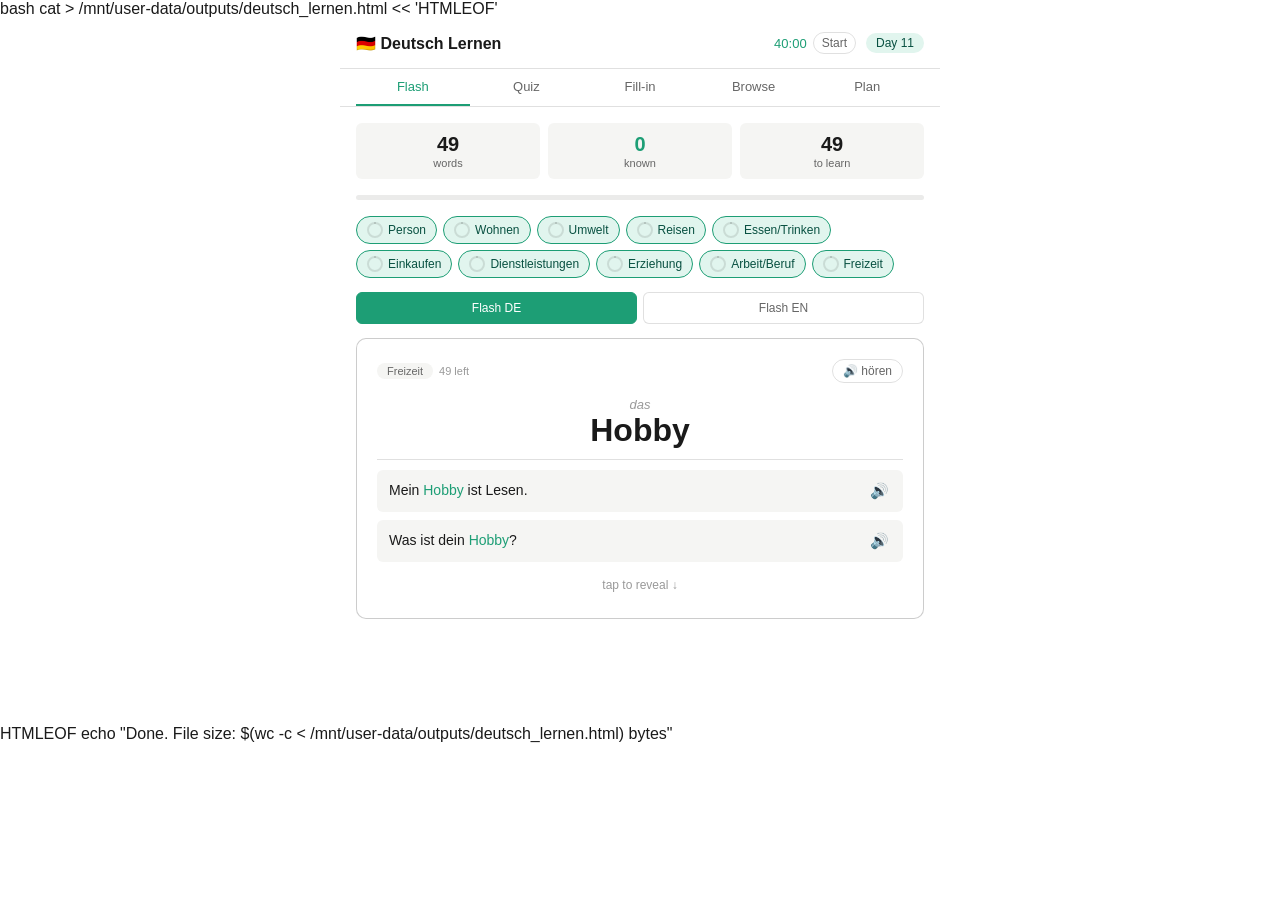
==== commit a220c4fc: "Add files via upload" ====
--- a/index.html.html
+++ b/index.html.html
@@ -1,635 +1,635 @@
-bash
-
-cat > /mnt/user-data/outputs/deutsch_lernen.html << 'HTMLEOF'
-<!DOCTYPE html>
-<html lang="en">
-<head>
-<meta charset="UTF-8">
-<meta name="viewport" content="width=device-width, initial-scale=1.0">
-<title>Deutsch Lernen — A1 Vocabulary</title>
-<style>
-:root {
-  --bg: #ffffff; --bg2: #f5f5f3; --bg3: #ebebea;
-  --txt: #1a1a1a; --txt2: #666; --txt3: #999;
-  --border: rgba(0,0,0,0.12); --border2: rgba(0,0,0,0.2);
-  --green: #1D9E75; --green-light: #E1F5EE; --green-dark: #085041;
-  --blue-light: #E6F1FB; --blue-dark: #0C447C;
-  --red-light: #FAECE7; --red-dark: #4A1B0C;
-  --radius: 10px; --radius-sm: 6px; --radius-pill: 20px;
-}
-@media (prefers-color-scheme: dark) {
-  :root {
-    --bg: #1a1a1a; --bg2: #242424; --bg3: #2e2e2e;
-    --txt: #f0f0f0; --txt2: #aaa; --txt3: #666;
-    --border: rgba(255,255,255,0.1); --border2: rgba(255,255,255,0.2);
-    --green-light: #0F3D2C; --green-dark: #5DCAA5;
-    --blue-light: #0C2340; --blue-dark: #85B7EB;
-    --red-light: #3D150A; --red-dark: #F0997B;
-  }
-}
-*{box-sizing:border-box;margin:0;padding:0;}
-body{font-family:-apple-system,BlinkMacSystemFont,'Segoe UI',sans-serif;background:var(--bg);color:var(--txt);min-height:100vh;}
-.app{max-width:600px;margin:0 auto;padding:0 0 80px;}
-
-/* NAV */
-.nav{display:flex;align-items:center;justify-content:space-between;padding:14px 16px;border-bottom:0.5px solid var(--border);position:sticky;top:0;background:var(--bg);z-index:10;}
-.nav-logo{font-size:16px;font-weight:600;color:var(--txt);}
-.nav-right{display:flex;align-items:center;gap:10px;}
-.timer-wrap{display:flex;align-items:center;gap:6px;}
-.timer-txt{font-size:13px;font-weight:500;color:var(--green);font-variant-numeric:tabular-nums;}
-.timer-btn{font-size:12px;padding:3px 8px;border-radius:var(--radius-pill);border:0.5px solid var(--border);background:none;color:var(--txt2);cursor:pointer;}
-.day-pill{font-size:12px;padding:3px 10px;border-radius:var(--radius-pill);background:var(--green-light);color:var(--green-dark);font-weight:500;}
-
-/* TABS */
-.tabs{display:flex;gap:0;padding:0 16px;border-bottom:0.5px solid var(--border);background:var(--bg);position:sticky;top:49px;z-index:9;}
-.tab{flex:1;padding:10px 4px;text-align:center;font-size:13px;color:var(--txt2);cursor:pointer;border-bottom:2px solid transparent;transition:all 0.15s;}
-.tab.active{color:var(--green);border-bottom-color:var(--green);font-weight:500;}
-
-/* CONTENT */
-.content{padding:16px;}
-
-/* STATS BAR */
-.stats-row{display:flex;gap:8px;margin-bottom:16px;}
-.stat{flex:1;background:var(--bg2);border-radius:var(--radius-sm);padding:10px;text-align:center;}
-.stat-n{font-size:20px;font-weight:600;color:var(--txt);}
-.stat-l{font-size:11px;color:var(--txt2);margin-top:1px;}
-
-/* PROGRESS BAR */
-.prog-bar{height:5px;background:var(--bg3);border-radius:3px;margin-bottom:16px;overflow:hidden;}
-.prog-fill{height:100%;background:var(--green);border-radius:3px;transition:width 0.4s;}
-
-/* CATEGORY BUTTONS */
-.cat-grid{display:flex;flex-wrap:wrap;gap:6px;margin-bottom:14px;}
-.cat-btn{display:flex;align-items:center;gap:5px;padding:5px 10px;border-radius:var(--radius-pill);border:0.5px solid var(--border);background:var(--bg);color:var(--txt2);font-size:12px;cursor:pointer;transition:all 0.15s;}
-.cat-btn.active{border-color:var(--green);background:var(--green-light);color:var(--green-dark);font-weight:500;}
-.cat-ring{display:block;flex-shrink:0;}
-
-/* MODE BUTTONS */
-.mode-row{display:flex;gap:6px;margin-bottom:14px;flex-wrap:wrap;}
-.mode-btn{flex:1;min-width:55px;padding:8px 4px;border-radius:var(--radius-sm);border:0.5px solid var(--border);background:var(--bg);color:var(--txt2);font-size:12px;cursor:pointer;transition:all 0.15s;text-align:center;}
-.mode-btn.active{background:var(--green);color:#fff;border-color:var(--green);}
-
-/* FLASH CARD */
-.flashcard{background:var(--bg);border:0.5px solid var(--border2);border-radius:var(--radius);padding:20px;margin-bottom:10px;}
-.card-top{display:flex;align-items:center;justify-content:space-between;margin-bottom:14px;}
-.cat-tag{font-size:11px;padding:2px 10px;border-radius:var(--radius-pill);background:var(--bg2);color:var(--txt2);}
-.speak-btn{display:flex;align-items:center;gap:5px;font-size:12px;padding:4px 10px;border-radius:var(--radius-pill);border:0.5px solid var(--border);background:none;color:var(--txt2);cursor:pointer;}
-.speak-btn.speaking{border-color:var(--green);color:var(--green);background:var(--green-light);}
-.word-center{text-align:center;margin-bottom:8px;}
-.art-small{font-size:13px;color:var(--txt3);font-style:italic;}
-.de-word{font-size:32px;font-weight:600;color:var(--txt);}
-.en-word{font-size:16px;color:var(--green);font-weight:500;text-align:center;margin-bottom:10px;}
-.divider{height:0.5px;background:var(--border);margin:10px 0;}
-.phrase-block{margin-bottom:8px;padding:10px 12px;background:var(--bg2);border-radius:var(--radius-sm);}
-.phrase-row{display:flex;align-items:flex-start;gap:8px;justify-content:space-between;}
-.phrase-de{font-size:14px;font-weight:500;color:var(--txt);flex:1;line-height:1.5;}
-.phrase-de .hw{color:var(--green);}
-.phrase-en{font-size:12px;color:var(--txt2);margin-top:3px;}
-.pspeakbtn{background:none;border:none;font-size:15px;cursor:pointer;color:var(--txt3);padding:2px;flex-shrink:0;}
-.hint-txt{text-align:center;font-size:12px;color:var(--txt3);margin-top:10px;cursor:pointer;padding:6px;border-radius:var(--radius-sm);}
-.hint-txt:hover{background:var(--bg2);}
-
-/* BUTTONS */
-.btn-row{display:flex;gap:8px;margin-top:10px;}
-.btn{flex:1;padding:11px;border-radius:var(--radius-sm);border:0.5px solid var(--border);font-size:14px;cursor:pointer;font-weight:500;transition:all 0.15s;background:var(--bg2);color:var(--txt2);}
-.btn-green{background:var(--green-light);color:var(--green-dark);border-color:var(--green);}
-.btn-green:hover{background:#9FE1CB;}
-.btn-next{width:100%;margin-top:10px;padding:12px;border-radius:var(--radius-sm);border:none;background:var(--green);color:#fff;font-size:14px;font-weight:500;cursor:pointer;}
-.btn-next:hover{background:#0F6E56;}
-.spaced-note{text-align:center;font-size:11px;color:var(--green-dark);background:var(--green-light);border-radius:var(--radius-pill);padding:4px 12px;margin-top:8px;}
-
-/* QUIZ */
-.quiz-grid{display:grid;grid-template-columns:1fr 1fr;gap:8px;margin-top:10px;}
-.quiz-opt{padding:12px 8px;border-radius:var(--radius-sm);border:0.5px solid var(--border);background:var(--bg);color:var(--txt);font-size:13px;cursor:pointer;text-align:center;line-height:1.4;transition:all 0.15s;}
-.quiz-opt:hover:not(:disabled){border-color:var(--green);background:var(--green-light);color:var(--green-dark);}
-.quiz-opt.correct{background:var(--green-light);border-color:var(--green);color:var(--green-dark);}
-.quiz-opt.wrong{background:var(--red-light);border-color:#D85A30;color:var(--red-dark);}
-.quiz-opt:disabled{cursor:default;}
-
-/* FILL-IN */
-.blank-phrase{font-size:18px;font-weight:500;color:var(--txt);text-align:center;line-height:1.8;}
-.blank{display:inline-block;background:var(--bg2);border-bottom:2px solid var(--green);min-width:80px;height:24px;vertical-align:middle;border-radius:2px;}
-
-/* BROWSE */
-.list-section{margin-bottom:20px;}
-.list-cat-hdr{font-size:14px;font-weight:600;color:var(--txt);padding:8px 0 6px;border-bottom:0.5px solid var(--border);margin-bottom:8px;display:flex;align-items:center;justify-content:space-between;}
-.list-cat-prog{font-size:12px;color:var(--txt2);}
-.list-word{margin-bottom:6px;border:0.5px solid var(--border);border-radius:var(--radius-sm);overflow:hidden;}
-.list-word-hdr{display:flex;align-items:center;justify-content:space-between;padding:10px 12px;cursor:pointer;background:var(--bg);}
-.list-word-hdr:hover{background:var(--bg2);}
-.lw-left{display:flex;align-items:center;gap:7px;min-width:0;}
-.lw-art{font-size:11px;color:var(--txt3);font-style:italic;}
-.lw-de{font-size:14px;font-weight:500;color:var(--txt);}
-.lw-en{font-size:12px;color:var(--txt2);}
-.lw-known{font-size:11px;color:var(--green-dark);background:var(--green-light);border-radius:var(--radius-pill);padding:2px 8px;flex-shrink:0;}
-.list-word-body{padding:10px 12px;background:var(--bg2);display:none;}
-.list-word-body.open{display:block;}
-.list-phrase{margin-bottom:8px;display:flex;align-items:flex-start;gap:8px;}
-.lp-de{font-size:13px;font-weight:500;color:var(--txt);}
-.lp-de .hw{color:var(--green);}
-.lp-en{font-size:12px;color:var(--txt2);margin-top:2px;}
-.mark-row{margin-top:8px;}
-.mark-btn{font-size:12px;padding:4px 12px;border-radius:var(--radius-pill);cursor:pointer;border:0.5px solid var(--border);background:var(--bg);color:var(--txt2);}
-.mark-btn.known{background:var(--green-light);color:var(--green-dark);border-color:var(--green);}
-
-/* PLAN TAB */
-.plan-hdr{margin-bottom:14px;}
-.plan-title{font-size:16px;font-weight:600;color:var(--txt);margin-bottom:10px;}
-.plan-stats{display:flex;gap:8px;margin-bottom:12px;}
-.plan-stat{flex:1;background:var(--bg2);border-radius:var(--radius-sm);padding:8px;text-align:center;}
-.plan-stat-n{font-size:18px;font-weight:600;color:var(--txt);}
-.plan-stat-l{font-size:11px;color:var(--txt2);}
-.day-card{border:0.5px solid var(--border);border-radius:var(--radius);margin-bottom:8px;overflow:hidden;}
-.day-card.today{border-color:var(--green);border-width:1.5px;}
-.day-hdr{display:flex;align-items:center;gap:10px;padding:12px 14px;cursor:pointer;background:var(--bg);}
-.day-hdr:hover{background:var(--bg2);}
-.day-num{width:28px;height:28px;border-radius:50%;display:flex;align-items:center;justify-content:center;font-size:12px;font-weight:500;flex-shrink:0;background:var(--bg2);color:var(--txt2);}
-.day-num.today-dot{background:var(--green);color:#fff;}
-.day-num.done-dot{background:var(--green-light);color:var(--green-dark);}
-.day-num.rev-dot{background:var(--blue-light);color:var(--blue-dark);}
-.day-meta{flex:1;min-width:0;}
-.day-title{font-size:14px;font-weight:500;color:var(--txt);}
-.day-sub{font-size:12px;color:var(--txt2);margin-top:1px;}
-.day-right{display:flex;align-items:center;gap:6px;flex-shrink:0;}
-.today-badge{font-size:11px;color:var(--green-dark);background:var(--green-light);padding:2px 8px;border-radius:var(--radius-pill);font-weight:500;}
-.done-badge{font-size:11px;color:var(--green-dark);background:var(--green-light);padding:2px 8px;border-radius:var(--radius-pill);}
-.rev-badge{font-size:11px;color:var(--blue-dark);background:var(--blue-light);padding:2px 8px;border-radius:var(--radius-pill);}
-.day-min{font-size:12px;color:var(--txt2);}
-.day-chev{font-size:16px;color:var(--txt3);}
-.day-body{padding:12px 14px;background:var(--bg2);border-top:0.5px solid var(--border);display:none;}
-.day-body.open{display:block;}
-.sec-lbl{font-size:11px;font-weight:500;color:var(--txt3);letter-spacing:0.05em;margin-bottom:6px;margin-top:12px;}
-.sec-lbl:first-child{margin-top:0;}
-.phase-row{display:flex;align-items:flex-start;gap:8px;margin-bottom:6px;}
-.ph-min{font-size:12px;font-weight:500;color:var(--green);width:28px;flex-shrink:0;padding-top:2px;}
-.ph-mode{font-size:11px;font-weight:500;color:var(--txt);background:var(--bg);border:0.5px solid var(--border);border-radius:var(--radius-pill);padding:1px 8px;flex-shrink:0;white-space:nowrap;}
-.ph-desc{font-size:12px;color:var(--txt2);flex:1;line-height:1.5;}
-.chips{display:flex;flex-wrap:wrap;gap:4px;margin-top:4px;}
-.chip{font-size:11px;padding:2px 8px;border-radius:var(--radius-pill);background:var(--bg);border:0.5px solid var(--border);color:var(--txt2);}
-.chip.rev{border-color:var(--green);color:var(--green-dark);background:var(--green-light);}
-.sci-box{background:var(--bg);border:0.5px solid var(--border);border-radius:var(--radius-sm);padding:8px 10px;margin-top:4px;font-size:12px;color:var(--txt2);line-height:1.55;}
-.mnem-item{font-size:12px;color:var(--txt2);padding:4px 0;border-bottom:0.5px solid var(--border);line-height:1.4;}
-.mnem-item:last-child{border:none;}
-.done-btn{width:100%;margin-top:12px;padding:9px;border-radius:var(--radius-sm);border:0.5px solid var(--green);background:var(--green);color:#fff;font-size:13px;font-weight:500;cursor:pointer;}
-.undone-btn{width:100%;margin-top:12px;padding:9px;border-radius:var(--radius-sm);border:0.5px solid var(--border);background:var(--bg);color:var(--txt2);font-size:13px;cursor:pointer;}
-
-/* END CARD */
-.end-card{text-align:center;padding:40px 20px;}
-.end-emoji{font-size:40px;margin-bottom:10px;}
-.end-title{font-size:20px;font-weight:600;color:var(--txt);margin-bottom:8px;}
-.end-sub{font-size:14px;color:var(--txt2);margin-bottom:20px;}
-</style>
-</head>
-<body>
-<div class="app">
-
-<!-- NAV -->
-<div class="nav">
-  <div class="nav-logo">🇩🇪 Deutsch Lernen</div>
-  <div class="nav-right">
-    <div class="timer-wrap">
-      <div class="timer-txt" id="timer-txt">40:00</div>
-      <button class="timer-btn" id="timer-btn" onclick="toggleTimer()">Start</button>
-    </div>
-    <div class="day-pill" id="day-pill">Day 1</div>
-  </div>
-</div>
-
-<!-- TABS -->
-<div class="tabs">
-  <div class="tab active" onclick="setTab('flash')">Flash</div>
-  <div class="tab" onclick="setTab('quiz')">Quiz</div>
-  <div class="tab" onclick="setTab('fill')">Fill-in</div>
-  <div class="tab" onclick="setTab('browse')">Browse</div>
-  <div class="tab" onclick="setTab('plan')">Plan</div>
-</div>
-
-<!-- CONTENT -->
-<div class="content" id="content"></div>
-
-</div>
-
-<script>
-const DATA = {
-  "Person": [
-    { de:"Name", art:"der", en:"name", phrases:[["Wie ist dein Name?","What is your name?"],["Mein Name ist Maria.","My name is Maria."]] },
-    { de:"Adresse", art:"die", en:"address", phrases:[["Wie ist deine Adresse?","What is your address?"],["Ich kenne deine Adresse nicht.","I don't know your address."]] },
-    { de:"Telefon", art:"das", en:"telephone", phrases:[["Ich habe kein Telefon.","I don't have a phone."],["Mein Telefon klingelt.","My phone is ringing."]] },
-    { de:"Alter", art:"das", en:"age", phrases:[["Was ist dein Alter?","What is your age?"],["Mein Alter ist 25 Jahre.","My age is 25 years."]] },
-    { de:"Herkunft", art:"die", en:"origin", phrases:[["Was ist deine Herkunft?","What is your origin?"],["Meine Herkunft ist Polen.","My origin is Poland."]] },
-    { de:"Aussehen", art:"das", en:"appearance", phrases:[["Das Aussehen ist wichtig.","Appearance is important."],["Sein Aussehen ist gut.","His appearance is good."]] },
-    { de:"Familie", art:"die", en:"family", phrases:[["Meine Familie ist groß.","My family is big."],["Hast du eine Familie?","Do you have a family?"]] },
-    { de:"Tagesablauf", art:"der", en:"daily routine", phrases:[["Mein Tagesablauf beginnt um 7 Uhr.","My daily routine starts at 7."],["Was ist dein Tagesablauf?","What is your daily routine?"]] }
-  ],
-  "Wohnen": [
-    { de:"Wohnung", art:"die", en:"apartment", phrases:[["Die Wohnung ist groß.","The apartment is big."],["Ich suche eine Wohnung.","I am looking for an apartment."]] },
-    { de:"Zimmer", art:"das", en:"room", phrases:[["Das Zimmer ist klein.","The room is small."],["Wie viele Zimmer hat die Wohnung?","How many rooms does the apartment have?"]] },
-    { de:"Möbel", art:"die", en:"furniture", phrases:[["Die Möbel sind teuer.","The furniture is expensive."],["Ich kaufe neue Möbel.","I am buying new furniture."]] },
-    { de:"Miete", art:"die", en:"rent", phrases:[["Die Miete ist teuer.","The rent is expensive."],["Ich zahle die Miete monatlich.","I pay the rent monthly."]] },
-    { de:"Umzug", art:"der", en:"move", phrases:[["Der Umzug war anstrengend.","The move was exhausting."],["Ich plane einen Umzug.","I am planning a move."]] }
-  ],
-  "Umwelt": [
-    { de:"Wetter", art:"das", en:"weather", phrases:[["Das Wetter ist schön heute.","The weather is nice today."],["Wie ist das Wetter?","What is the weather like?"]] },
-    { de:"Tier", art:"das", en:"animal", phrases:[["Das Tier ist groß.","The animal is big."],["Ich habe ein Tier zu Hause.","I have an animal at home."]] },
-    { de:"Pflanze", art:"die", en:"plant", phrases:[["Die Pflanze braucht Wasser.","The plant needs water."],["Ich habe eine neue Pflanze.","I have a new plant."]] },
-    { de:"Klima", art:"das", en:"climate", phrases:[["Das Klima ist warm hier.","The climate is warm here."],["Das Klima ändert sich.","The climate is changing."]] }
-  ],
-  "Reisen": [
-    { de:"Reise", art:"die", en:"trip", phrases:[["Die Reise war lang.","The trip was long."],["Ich mache eine Reise.","I am going on a trip."]] },
-    { de:"Zug", art:"der", en:"train", phrases:[["Der Zug hat Verspätung.","The train is late."],["Ich fahre mit dem Zug.","I am travelling by train."]] },
-    { de:"Unterkunft", art:"die", en:"accommodation", phrases:[["Ich suche eine Unterkunft.","I am looking for accommodation."],["Die Unterkunft ist günstig.","The accommodation is affordable."]] },
-    { de:"Gepäck", art:"das", en:"luggage", phrases:[["Mein Gepäck ist schwer.","My luggage is heavy."],["Ich habe viel Gepäck.","I have a lot of luggage."]] },
-    { de:"Bahnhof", art:"der", en:"train station", phrases:[["Wo ist der Bahnhof?","Where is the train station?"],["Ich bin am Bahnhof.","I am at the train station."]] }
-  ],
-  "Essen/Trinken": [
-    { de:"Frühstück", art:"das", en:"breakfast", phrases:[["Das Frühstück ist fertig.","Breakfast is ready."],["Was isst du zum Frühstück?","What do you eat for breakfast?"]] },
-    { de:"Getränk", art:"das", en:"drink", phrases:[["Das Getränk ist kalt.","The drink is cold."],["Was ist dein Lieblingsgetränk?","What is your favourite drink?"]] },
-    { de:"Speise", art:"die", en:"dish", phrases:[["Die Speise ist lecker.","The dish is delicious."],["Was ist die Speise des Tages?","What is today's dish?"]] },
-    { de:"Restaurant", art:"das", en:"restaurant", phrases:[["Das Restaurant ist voll.","The restaurant is full."],["Gehen wir ins Restaurant!","Let's go to the restaurant!"]] },
-    { de:"Mahlzeit", art:"die", en:"meal", phrases:[["Die Mahlzeit ist fertig.","The meal is ready."],["Die Mahlzeit war lecker.","The meal was delicious."]] }
-  ],
-  "Einkaufen": [
-    { de:"Preis", art:"der", en:"price", phrases:[["Der Preis ist zu hoch.","The price is too high."],["Was ist der Preis?","What is the price?"]] },
-    { de:"Bezahlen", art:null, en:"paying", phrases:[["Ich möchte bezahlen.","I would like to pay."],["Wie möchtest du bezahlen?","How would you like to pay?"]] },
-    { de:"Kleidung", art:"die", en:"clothing", phrases:[["Die Kleidung ist teuer.","The clothing is expensive."],["Ich kaufe neue Kleidung.","I am buying new clothing."]] },
-    { de:"Geschäft", art:"das", en:"shop", phrases:[["Das Geschäft ist offen.","The shop is open."],["Ich gehe ins Geschäft.","I am going to the shop."]] },
-    { de:"Lebensmittel", art:"die", en:"groceries", phrases:[["Die Lebensmittel sind frisch.","The groceries are fresh."],["Ich kaufe Lebensmittel.","I am buying groceries."]] }
-  ],
-  "Dienstleistungen": [
-    { de:"Post", art:"die", en:"post office", phrases:[["Die Post ist geschlossen.","The post office is closed."],["Ich gehe zur Post.","I am going to the post office."]] },
-    { de:"Bank", art:"die", en:"bank", phrases:[["Die Bank ist in der Nähe.","The bank is nearby."],["Ich gehe zur Bank.","I am going to the bank."]] },
-    { de:"Polizei", art:"die", en:"police", phrases:[["Ich rufe die Polizei.","I am calling the police."],["Die Polizei kommt.","The police are coming."]] },
-    { de:"Apotheke", art:"die", en:"pharmacy", phrases:[["Die Apotheke ist offen.","The pharmacy is open."],["Ich gehe in die Apotheke.","I am going to the pharmacy."]] }
-  ],
-  "Erziehung": [
-    { de:"Schule", art:"die", en:"school", phrases:[["Die Schule beginnt um 8 Uhr.","School starts at 8."],["Das Kind geht in die Schule.","The child goes to school."]] },
-    { de:"Lernen", art:null, en:"learning", phrases:[["Lernen macht Spaß!","Learning is fun!"],["Ich lerne jeden Tag.","I learn every day."]] },
-    { de:"Sprachen", art:"die", en:"languages", phrases:[["Welche Sprachen sprichst du?","Which languages do you speak?"],["Ich lerne viele Sprachen.","I am learning many languages."]] },
-    { de:"Prüfung", art:"die", en:"exam", phrases:[["Ich habe eine Prüfung morgen.","I have an exam tomorrow."],["Die Prüfung war schwer.","The exam was hard."]] }
-  ],
-  "Arbeit/Beruf": [
-    { de:"Beruf", art:"der", en:"profession", phrases:[["Was ist dein Beruf?","What is your profession?"],["Mein Beruf ist Lehrer.","My profession is teacher."]] },
-    { de:"Kollege", art:"der", en:"colleague", phrases:[["Mein Kollege ist nett.","My colleague is nice."],["Ich arbeite mit meinem Kollegen.","I work with my colleague."]] },
-    { de:"Urlaub", art:"der", en:"holiday", phrases:[["Mein Urlaub beginnt morgen.","My holiday starts tomorrow."],["Ich mache Urlaub.","I am on holiday."]] },
-    { de:"Gehalt", art:"das", en:"salary", phrases:[["Mein Gehalt ist gut.","My salary is good."],["Ich bekomme mein Gehalt am Freitag.","I receive my salary on Friday."]] }
-  ],
-  "Freizeit": [
-    { de:"Sport", art:"der", en:"sport", phrases:[["Sport macht Spaß!","Sport is fun!"],["Ich treibe Sport.","I do sport."]] },
-    { de:"Hobby", art:"das", en:"hobby", phrases:[["Mein Hobby ist Lesen.","My hobby is reading."],["Was ist dein Hobby?","What is your hobby?"]] },
-    { de:"Musik", art:"die", en:"music", phrases:[["Die Musik ist laut.","The music is loud."],["Ich höre gern Musik.","I like listening to music."]] },
-    { de:"Kino", art:"das", en:"cinema", phrases:[["Das Kino ist in der Nähe.","The cinema is nearby."],["Ich gehe ins Kino.","I am going to the cinema."]] },
-    { de:"Internet", art:"das", en:"internet", phrases:[["Das Internet ist langsam.","The internet is slow."],["Ich nutze das Internet täglich.","I use the internet daily."]] }
-  ]
-};
-
-const PLAN = [
-  { day:1, date:"Fri May 16", newCat:"Person", newWords:["Name","Adresse","Telefon","Alter","Herkunft","Aussehen","Familie","Tagesablauf"], reviewCats:[], reviewWords:[], totalMin:40, type:"new", mnemonics:["Tagesablauf → 'Tag' (day) + 'ablaufen' (to run out) = daily routine","Aussehen → 'aus' (out) + 'sehen' (see) = how you look outward","Herkunft → 'herkommen' (to come from) = origin"], science:"Pure encoding day. Say each word aloud — dual coding (Paivio, 1971) creates two memory traces.", phases:[{min:15,mode:"Flash DE",desc:"Person category only. See German word + phrases, try to guess, then reveal."},{min:15,mode:"Fill-in",desc:"Fill-in-blank on all 8 Person words."},{min:10,mode:"Quiz",desc:"4-choice quiz on Person to cement recognition."}] },
-  { day:2, date:"Sat May 17", newCat:"Wohnen", newWords:["Wohnung","Zimmer","Möbel","Miete","Umzug"], reviewCats:["Person"], reviewWords:["Name","Adresse","Telefon","Alter","Herkunft","Aussehen","Familie","Tagesablauf"], totalMin:40, type:"new", mnemonics:["Wohnung → 'wohnen' (to live) = the place you reside","Möbel → sounds like 'movable' — furniture you can move","Umzug → 'um' (around) + 'Zug' (pull) = moving everything around"], science:"Always retrieve before new material (Karpicke & Roediger, 2008). Quiz Person cold before opening Wohnen.", phases:[{min:12,mode:"Quiz",desc:"Retrieval of Person (8 words) before anything else."},{min:18,mode:"Flash DE",desc:"Wohnen — 5 new words. Use the speaker button for each word."},{min:10,mode:"Fill-in",desc:"Mixed fill-in: Person + Wohnen."}] },
-  { day:3, date:"Sun May 18", newCat:"Umwelt", newWords:["Wetter","Tier","Pflanze","Klima"], reviewCats:["Wohnen"], reviewWords:["Wohnung","Zimmer","Möbel","Miete","Umzug"], totalMin:40, type:"new", mnemonics:["Wetter → near-cognate for 'weather' — easiest win","Tier → think 'tier' of the animal kingdom","Pflanze → very close to 'plant'"], science:"Interleaving Person into review (Day 3) is the 2-day spaced repeat of Day 1 — optimal for 1-week retention (Cepeda et al. 2008).", phases:[{min:10,mode:"Quiz",desc:"Retrieval of Wohnen (5 words) cold."},{min:15,mode:"Flash DE",desc:"Umwelt — 4 new words. Spend extra time on phrases."},{min:10,mode:"Fill-in",desc:"Umwelt fill-in."},{min:5,mode:"Flash EN",desc:"Reverse: 5 random Person words (English → recall German)."}] },
-  { day:4, date:"Mon May 19", newCat:"Reisen", newWords:["Reise","Zug","Unterkunft","Gepäck","Bahnhof"], reviewCats:["Person","Umwelt"], reviewWords:["Alter","Aussehen","Herkunft","Wetter","Tier","Pflanze","Klima"], totalMin:40, type:"new", mnemonics:["Gepäck → 'ge-packed' = the stuff you packed = luggage","Bahnhof → 'Bahn' (rail) + 'Hof' (yard) = rail yard = station","Unterkunft → a place to shelter under"], science:"Interleaving Person + Umwelt in review forces discrimination between concepts — 30% more effective than blocked review (Brunmair & Richter, 2019).", phases:[{min:10,mode:"Quiz",desc:"Interleaved quiz: select both Person + Umwelt categories."},{min:20,mode:"Flash DE",desc:"Reisen — 5 travel words. Hear each word AND phrase."},{min:10,mode:"Fill-in",desc:"Reisen fill-in + 3 random Person words mixed in."}] },
-  { day:5, date:"Tue May 20", newCat:null, newWords:[], reviewCats:["Person","Wohnen","Umwelt","Reisen"], reviewWords:["all 22 words so far"], totalMin:40, type:"review", mnemonics:[], science:"Most critical session. Every word reviewed at optimal interval today. No new material = maximum consolidation (Cepeda 2006, 839 experiments).", phases:[{min:15,mode:"Flash EN",desc:"Reverse mode on all 4 categories — English → German. Hardest test so far."},{min:15,mode:"Quiz",desc:"Full random quiz across all 22 words. Target: 80%+ correct."},{min:10,mode:"Fill-in",desc:"Focus on words you got wrong."}] },
-  { day:6, date:"Wed May 21", newCat:"Essen/Trinken", newWords:["Frühstück","Getränk","Speise","Restaurant","Mahlzeit"], reviewCats:["Reisen"], reviewWords:["Reise","Zug","Unterkunft","Gepäck","Bahnhof"], totalMin:40, type:"new", mnemonics:["Frühstück → 'früh' (early) + 'Stück' (piece) = the early piece of the day","Mahlzeit → 'Mahl' (meal) + 'Zeit' (time) — also used as 'bon appétit!'","Getränk → from 'trinken' (to drink) = the thing you drink"], science:"Self-reference boost: think 'I eat X for breakfast' as you study Frühstück. Personal sentences improve retention (Springer, 2025).", phases:[{min:10,mode:"Quiz",desc:"Retrieval of Reisen — last seen Day 5. Gap strengthens recall."},{min:20,mode:"Flash DE",desc:"Essen/Trinken — 5 food & drink words."},{min:10,mode:"Fill-in",desc:"Essen/Trinken fill-in + 2 Wohnen words."}] },
-  { day:7, date:"Thu May 22", newCat:"Einkaufen", newWords:["Preis","Bezahlen","Kleidung","Geschäft","Lebensmittel"], reviewCats:["Person","Essen/Trinken"], reviewWords:["Name","Familie","Alter","Frühstück","Getränk","Speise","Restaurant","Mahlzeit"], totalMin:40, type:"new", mnemonics:["Lebensmittel → 'Leben' (life) + 'Mittel' (means) = means of life = groceries","Geschäft → 'Geschäftigkeit' (busyness) — a shop is a busy place","Bezahlen → 'zahlen' (to count/pay) + 'be' prefix = to pay up"], science:"Person words now at encounter 4–5. Nation (2001): 8–12 encounters needed. Each mode (quiz, fill-in, flash) = one distinct encounter.", phases:[{min:10,mode:"Quiz",desc:"Interleaved: Person + Essen/Trinken mixed."},{min:20,mode:"Flash DE",desc:"Einkaufen — 5 words. Generate a personal sentence for each in your head."},{min:10,mode:"Fill-in",desc:"Einkaufen fill-in — every word."}] },
-  { day:8, date:"Fri May 23", newCat:"Dienstleistungen + Erziehung", newWords:["Post","Bank","Polizei","Apotheke","Schule","Lernen","Sprachen","Prüfung"], reviewCats:["Wohnen","Einkaufen"], reviewWords:["Wohnung","Zimmer","Möbel","Miete","Umzug","Preis","Bezahlen","Kleidung","Geschäft","Lebensmittel"], totalMin:40, type:"new", mnemonics:["Apotheke → 'apothecary' — same Greek root as the old English word for pharmacist","Prüfung → 'prüfen' (to test/check) = the testing = exam","Sprachen → 'sprechen' (to speak) — same Germanic root as English 'speak'"], science:"Near-cognates (Post, Bank, Polizei, Schule) are instant wins — spend your saved time on Apotheke, Prüfung, Lernen.", phases:[{min:10,mode:"Quiz",desc:"Interleaved: Wohnen + Einkaufen."},{min:20,mode:"Flash DE",desc:"8 new words. Post/Bank/Polizei/Schule fast, Apotheke/Prüfung/Lernen slow."},{min:10,mode:"Fill-in",desc:"Focus fill-in on non-cognate words."}] },
-  { day:9, date:"Sat May 24", newCat:"Arbeit/Beruf + Freizeit", newWords:["Beruf","Kollege","Urlaub","Gehalt","Sport","Hobby","Musik","Kino","Internet"], reviewCats:["Umwelt","Reisen","Dienstleistungen"], reviewWords:["Wetter","Tier","Pflanze","Reise","Zug","Post","Bank","Polizei","Apotheke"], totalMin:40, type:"new", mnemonics:["Gehalt → 'halten' (to hold) = what you hold from work = salary","Beruf → 'rufen' (to call) — your calling = profession","Urlaub → formally 'permission to be away' = approved leave"], science:"Retrieval of Umwelt (last seen Day 5) is now 4 days later — maximum desirable difficulty. Hardest retrieval = strongest trace (Pyc & Rawson, 2009).", phases:[{min:10,mode:"Quiz",desc:"Interleaved: Umwelt + Reisen + Dienstleistungen."},{min:20,mode:"Flash DE",desc:"9 new words. Sport/Hobby/Musik/Kino/Internet are cognates — go deeper on Beruf/Kollege/Gehalt."},{min:10,mode:"Fill-in",desc:"Fill-in all 9 + 2 random hard words from earlier."}] },
-  { day:10, date:"Sun May 25", newCat:null, newWords:[], reviewCats:["All 10 categories"], reviewWords:["all 50 words"], totalMin:40, type:"review", mnemonics:[], science:"One night of sleep after today's retrieval = optimal consolidation window. Cepeda optimal ISI:RI ratio ~14% for tomorrow's final review.", phases:[{min:15,mode:"Flash EN",desc:"Reverse mode on ALL 10 categories. English → German. Don't skip hard words."},{min:15,mode:"Quiz",desc:"Random quiz across all 50 words. Note every miss."},{min:10,mode:"Fill-in",desc:"Fill-in only on missed words. 3 times each."}] },
-  { day:11, date:"Mon May 26", newCat:null, newWords:[], reviewCats:["All 10 categories"], reviewWords:["all 50 words"], totalMin:35, type:"final", mnemonics:[], science:"By today: every word has had 7–11 encounters across different modes. Nation's 8-encounter threshold: met. Well done.", phases:[{min:10,mode:"Flash EN",desc:"Reverse warm-up. Note your weakest categories."},{min:15,mode:"Quiz",desc:"Full 50-word quiz — your final benchmark."},{min:10,mode:"Fill-in",desc:"Fill-in on your 10 hardest words."}] }
-];
-
-// ---- STATE ----
-let mode = 'flash', flashMode = 'de', tab = 'flash';
-let known = new Set(), queue = [], qIdx = 0, revealed = false;
-let selectedCats = new Set(Object.keys(DATA));
-let quizState = null, blankState = null;
-let timerSec = 40*60, timerRunning = false, timerInterval = null;
-let completedDays = new Set();
-
-// ---- STORAGE (localStorage for offline) ----
-function saveProgress() {
-  try {
-    localStorage.setItem('de-known', JSON.stringify([...known]));
-    localStorage.setItem('de-done', JSON.stringify([...completedDays]));
-  } catch(e) {}
-}
-function loadProgress() {
-  try {
-    let k = localStorage.getItem('de-known');
-    if (k) known = new Set(JSON.parse(k));
-    let d = localStorage.getItem('de-done');
-    if (d) completedDays = new Set(JSON.parse(d));
-  } catch(e) {}
-}
-
-// ---- TIMER ----
-function toggleTimer() {
-  if (timerRunning) {
-    clearInterval(timerInterval); timerRunning = false;
-    document.getElementById('timer-btn').textContent = 'Resume';
-  } else {
-    timerRunning = true;
-    document.getElementById('timer-btn').textContent = 'Pause';
-    timerInterval = setInterval(() => {
-      timerSec--;
-      if (timerSec <= 0) { timerSec = 0; clearInterval(timerInterval); timerRunning = false; document.getElementById('timer-btn').textContent = 'Done!'; }
-      let m = Math.floor(timerSec/60), s = timerSec%60;
-      document.getElementById('timer-txt').textContent = m+':'+(s<10?'0':'')+s;
-      document.getElementById('timer-txt').style.color = timerSec < 120 ? '#D85A30' : 'var(--green)';
-    }, 1000);
-  }
-}
-
-// ---- DAY PILL ----
-function updateDayPill() {
-  let today = new Date();
-  let start = new Date('2026-05-16');
-  let diff = Math.floor((today - start)/(1000*60*60*24)) + 1;
-  let dayNum = Math.max(1, Math.min(11, diff));
-  document.getElementById('day-pill').textContent = 'Day ' + dayNum;
-}
-
-// ---- SPEAK ----
-function speak(text, btn) {
-  if (!window.speechSynthesis) return;
-  speechSynthesis.cancel();
-  if (btn && btn.classList.contains('speaking')) { btn.classList.remove('speaking'); return; }
-  document.querySelectorAll('.speaking').forEach(b=>b.classList.remove('speaking'));
-  let u = new SpeechSynthesisUtterance(text); u.lang='de-DE'; u.rate=0.88;
-  let voices = speechSynthesis.getVoices().filter(v=>v.lang.startsWith('de'));
-  if (voices.length) u.voice = voices[0];
-  if (btn) { btn.classList.add('speaking'); u.onend=()=>btn.classList.remove('speaking'); }
-  speechSynthesis.speak(u);
-}
-
-// ---- HELPERS ----
-function boldWord(s, w) {
-  return s.replace(new RegExp('('+w.replace(/[.*+?^${}()|[\]\\]/g,'\\$&')+'(?:en|es|er|em|s|n)?)', 'gi'), '<span class="hw">$1</span>');
-}
-function allWords() {
-  let w=[];
-  for (let cat of selectedCats) for (let item of (DATA[cat]||[])) w.push({...item, cat});
-  return w;
-}
-function catProgress(cat) {
-  let words=DATA[cat]||[];
-  return {known:words.filter(w=>known.has(w.de)).length, total:words.length};
-}
-function buildQueue() {
-  queue = allWords().filter(x=>!known.has(x.de));
-  shuffle(queue); qIdx=0;
-}
-function shuffle(a) { for(let i=a.length-1;i>0;i--){let j=Math.floor(Math.random()*(i+1));[a[i],a[j]]=[a[j],a[i]];} }
-function miniRing(k,t) {
-  let r=7,circ=2*Math.PI*r,pct=t?k/t:0,dash=(pct*circ).toFixed(1),gap=((1-pct)*circ).toFixed(1);
-  let col=pct===1?'#1D9E75':pct>0?'#5DCAA5':'rgba(0,0,0,0.15)';
-  return `<svg class="cat-ring" width="16" height="16" viewBox="0 0 16 16"><circle cx="8" cy="8" r="${r}" fill="none" stroke="rgba(0,0,0,0.1)" stroke-width="2"/><circle cx="8" cy="8" r="${r}" fill="none" stroke="${col}" stroke-width="2" stroke-dasharray="${dash} ${gap}" stroke-linecap="round" transform="rotate(-90 8 8)"/></svg>`;
-}
-
-// ---- TABS ----
-function setTab(t) {
-  tab = t;
-  document.querySelectorAll('.tab').forEach((b,i)=>b.classList.toggle('active',['flash','quiz','fill','browse','plan'][i]===t));
-  if (t==='flash') { buildQueue(); renderFlash(); }
-  else if (t==='quiz') { quizState=null; renderQuiz(); }
-  else if (t==='fill') { blankState=null; renderFill(); }
-  else if (t==='browse') renderBrowse();
-  else renderPlan();
-}
-
-// ---- SHARED CONTROLS ----
-function statsHTML() {
-  let all=allWords(), total=all.length, k=all.filter(x=>known.has(x.de)).length;
-  return `<div class="stats-row">
-    <div class="stat"><div class="stat-n">${total}</div><div class="stat-l">words</div></div>
-    <div class="stat"><div class="stat-n" style="color:var(--green)">${k}</div><div class="stat-l">known</div></div>
-    <div class="stat"><div class="stat-n">${total-k}</div><div class="stat-l">to learn</div></div>
-  </div>
-  <div class="prog-bar"><div class="prog-fill" style="width:${total?Math.round(k/total*100):0}%"></div></div>`;
-}
-function catGridHTML() {
-  return '<div class="cat-grid">'+Object.keys(DATA).map(cat=>{
-    let p=catProgress(cat);
-    return `<button class="cat-btn${selectedCats.has(cat)?' active':''}" onclick="toggleCat('${cat}')">${miniRing(p.known,p.total)}${cat}</button>`;
-  }).join('')+'</div>';
-}
-function modeRowHTML(modes, active) {
-  return '<div class="mode-row">'+modes.map(m=>`<button class="mode-btn${m===active?' active':''}" onclick="setSubMode('${m}')">${m}</button>`).join('')+'</div>';
-}
-function toggleCat(cat) {
-  if (selectedCats.has(cat)){if(selectedCats.size>1)selectedCats.delete(cat);}else selectedCats.add(cat);
-  buildQueue(); setTab(tab);
-}
-
-// ---- FLASH ----
-function setSubMode(m) {
-  flashMode = m;
-  if (tab==='flash') { buildQueue(); renderFlash(); }
-  else if (tab==='quiz') { quizState=null; renderQuiz(); }
-  else if (tab==='fill') { blankState=null; renderFill(); }
-}
-
-function renderFlash() {
-  let c = document.getElementById('content');
-  if (!queue.length) { c.innerHTML = statsHTML()+catGridHTML()+'<div class="end-card"><div class="end-emoji">🎉</div><div class="end-title">All words known!</div><div class="end-sub">Switch to Flash EN for extra challenge.</div></div>'; return; }
-  if (qIdx>=queue.length) { c.innerHTML = statsHTML()+catGridHTML()+'<div class="end-card"><div class="end-emoji">✅</div><div class="end-title">Queue complete!</div><div class="end-sub">'+queue.length+' words reviewed.</div><button class="btn-next" onclick="buildQueue();renderFlash()">Restart queue ↺</button></div>'; return; }
-  revealed=false;
-  let item=queue[qIdx], isReverse=(flashMode==='en');
-  let artStr=item.art?`<div class="art-small">${item.art}</div>`:'';
-  let phrasesDE=item.phrases.map(p=>`<div class="phrase-block"><div class="phrase-row"><div class="phrase-de">${boldWord(p[0],item.de)}</div><button class="pspeakbtn" onclick="speak('${p[0].replace(/'/g,"\\'")}',this)">🔊</button></div></div>`).join('');
-  let phrasesFull=item.phrases.map(p=>`<div class="phrase-block"><div class="phrase-row"><div><div class="phrase-de">${boldWord(p[0],item.de)}</div><div class="phrase-en">${p[1]}</div></div><button class="pspeakbtn" onclick="speak('${p[0].replace(/'/g,"\\'")}',this)">🔊</button></div></div>`).join('');
-  let front=isReverse?`<div class="word-center"><div class="de-word" style="font-size:22px;color:var(--green)">${item.en}</div></div><div style="text-align:center;font-size:13px;color:var(--txt2);margin-top:4px">What is the German word?</div>`:`<div class="word-center">${artStr}<div class="de-word">${item.de}</div></div><div class="divider"></div>${phrasesDE}`;
-  let back=isReverse?`<div class="word-center">${artStr}<div class="de-word">${item.de}</div></div><div class="divider"></div>${phrasesFull}`:`<div class="en-word">${item.en}</div><div class="divider"></div>${phrasesFull}`;
-  c.innerHTML=statsHTML()+catGridHTML()+
-  modeRowHTML(['Flash DE','Flash EN'],(flashMode==='en'?'Flash EN':'Flash DE'))+
-  `<div class="flashcard">
-    <div class="card-top">
-      <div style="display:flex;align-items:center;gap:6px"><span class="cat-tag">${item.cat}</span><span style="font-size:11px;color:var(--txt3)">${queue.length-qIdx} left</span></div>
-      <button class="speak-btn" onclick="speak('${item.de.replace(/'/g,"\\'")}',this)">🔊 hören</button>
-    </div>
-    <div id="front-c">${front}</div>
-    <div id="back-c" style="display:none">${back}</div>
-    <div class="hint-txt" id="hint" onclick="revealCard()">tap to reveal ↓</div>
-  </div>
-  <div id="fc-btns" style="display:none">
-    <div class="btn-row">
-      <button class="btn" onclick="markSkip()">✗ Still learning</button>
-      <button class="btn btn-green" onclick="markKnew()">✓ Got it!</button>
-    </div>
-    <div id="sp-msg"></div>
-  </div>`;
-}
-
-function revealCard() {
-  if (revealed) return; revealed=true;
-  document.getElementById('front-c').style.display='none';
-  document.getElementById('back-c').style.display='block';
-  document.getElementById('hint').style.display='none';
-  document.getElementById('fc-btns').style.display='block';
-}
-function markKnew() { known.add(queue[qIdx].de); queue.splice(qIdx,1); if(qIdx>=queue.length)qIdx=queue.length; saveProgress(); renderFlash(); }
-function markSkip() {
-  let item=queue.splice(qIdx,1)[0];
-  queue.splice(Math.min(qIdx+3+Math.floor(Math.random()*3),queue.length),0,item);
-  renderFlash();
-  setTimeout(()=>{ let m=document.getElementById('sp-msg'); if(m)m.innerHTML='<div class="spaced-note">↩ Coming back in a few cards</div>'; },50);
-}
-
-// ---- QUIZ ----
-function renderQuiz() {
-  let c=document.getElementById('content');
-  let words=allWords();
-  if (words.length<4) { c.innerHTML=statsHTML()+catGridHTML()+'<div class="end-card"><div class="end-title">Select more categories</div></div>'; return; }
-  if (!quizState) genQuiz(words);
-  let q=quizState;
-  let opts=q.options.map(opt=>{
-    let cls=q.answered?(opt===q.correct?'correct':(opt===q.chosen?'wrong':'')):'';
-    return `<button class="quiz-opt ${cls}" ${q.answered?'disabled':''} onclick="answerQuiz('${opt.replace(/'/g,"\\'")}')"><strong>${opt}</strong></button>`;
-  }).join('');
-  let phraseReveal=q.answered?q.item.phrases.map(p=>`<div class="phrase-block"><div class="phrase-row"><div><div class="phrase-de">${boldWord(p[0],q.item.de)}</div><div class="phrase-en">${p[1]}</div></div><button class="pspeakbtn" onclick="speak('${p[0].replace(/'/g,"\\'")}',this)">🔊</button></div></div>`).join(''):'';
-  c.innerHTML=statsHTML()+catGridHTML()+
-  `<div class="flashcard" style="text-align:center">
-    <div class="card-top"><span class="cat-tag">${q.item.cat}</span><button class="speak-btn" onclick="speak('${q.item.de.replace(/'/g,"\\'")}',this)">🔊</button></div>
-    <div class="word-center">${q.item.art?`<div class="art-small">${q.item.art}</div>`:''}<div class="de-word">${q.item.de}</div></div>
-    <div style="font-size:13px;color:var(--txt2);margin-top:6px">What does this mean?</div>
-  </div>
-  <div class="quiz-grid">${opts}</div>
-  ${phraseReveal}
-  ${q.answered?`<button class="btn-next" onclick="nextQuiz()">Next →</button>`:''}`;
-}
-function genQuiz(words) {
-  let idx=Math.floor(Math.random()*words.length),item=words[idx];
-  let others=words.filter((_,i)=>i!==idx); shuffle(others);
-  let opts=[item.en,others[0].en,others[1].en,others[2].en]; shuffle(opts);
-  quizState={item,correct:item.en,options:opts,answered:false,chosen:null};
-}
-function answerQuiz(opt) { quizState.answered=true; quizState.chosen=opt; if(opt===quizState.correct){known.add(quizState.item.de);saveProgress();} renderQuiz(); }
-function nextQuiz() { quizState=null; renderQuiz(); }
-
-// ---- FILL-IN ----
-function renderFill() {
-  let c=document.getElementById('content');
-  let words=allWords();
-  if (words.length<4) { c.innerHTML=statsHTML()+catGridHTML()+'<div class="end-card"><div class="end-title">Select more categories</div></div>'; return; }
-  if (!blankState) genBlank(words);
-  let q=blankState, phrase=q.phrase[0];
-  let re=new RegExp(q.item.de,'gi');
-  let display=re.test(phrase)?phrase.replace(re,'<span class="blank"></span>'):phrase+'<span class="blank"></span>';
-  let opts=q.options.map(opt=>{
-    let cls=q.answered?(opt===q.item.de?'correct':(opt===q.chosen?'wrong':'')):'';
-    return `<button class="quiz-opt ${cls}" ${q.answered?'disabled':''} onclick="answerBlank('${opt.replace(/'/g,"\\'")}')"><strong>${opt}</strong></button>`;
-  }).join('');
-  let reveal=q.answered?`<div class="phrase-block" style="margin-top:10px"><div class="phrase-row"><div><div class="phrase-de">${boldWord(phrase,q.item.de)}</div><div class="phrase-en">${q.phrase[1]}</div></div><button class="pspeakbtn" onclick="speak('${phrase.replace(/'/g,"\\'")}',this)">🔊</button></div></div>`:'';
-  c.innerHTML=statsHTML()+catGridHTML()+
-  `<div class="flashcard" style="text-align:center">
-    <div class="card-top"><span class="cat-tag">${q.item.cat}</span><button class="speak-btn" onclick="speak('${phrase.replace(/'/g,"\\'")}',this)">🔊 hören</button></div>
-    <div style="font-size:13px;color:var(--txt2);margin-bottom:12px">Fill in the missing word:</div>
-    <div class="blank-phrase">${display}</div>
-  </div>
-  <div class="quiz-grid">${opts}</div>
-  ${reveal}
-  ${q.answered?`<button class="btn-next" onclick="nextBlank()">Next →</button>`:''}`;
-}
-function genBlank(words) {
-  let candidates=words.filter(w=>w.phrases.some(p=>p[0].includes(w.de)));
-  if (!candidates.length) candidates=words;
-  let item=candidates[Math.floor(Math.random()*candidates.length)];
-  let pw=item.phrases.find(p=>p[0].includes(item.de))||item.phrases[0];
-  let others=words.filter(w=>w.de!==item.de); shuffle(others);
-  let opts=[item.de,...others.slice(0,3).map(w=>w.de)]; shuffle(opts);
-  blankState={item,phrase:pw,options:opts.slice(0,4),answered:false,chosen:null};
-}
-function answerBlank(opt) { blankState.answered=true; blankState.chosen=opt; if(opt===blankState.item.de){known.add(blankState.item.de);saveProgress();} renderFill(); }
-function nextBlank() { blankState=null; renderFill(); }
-
-// ---- BROWSE ----
-function renderBrowse() {
-  let c=document.getElementById('content');
-  let html=statsHTML()+catGridHTML();
-  for (let cat of selectedCats) {
-    let words=DATA[cat]||[], p=catProgress(cat);
-    html+=`<div class="list-section"><div class="list-cat-hdr">${cat}<span class="list-cat-prog">${p.known}/${p.total}</span></div>`;
-    for (let item of words) {
-      let k=known.has(item.de);
-      let artStr=item.art?`<span class="lw-art">${item.art}</span>`:'';
-      let phHtml=item.phrases.map(p=>`<div class="list-phrase"><div><div class="lp-de">${boldWord(p[0],item.de)}</div><div class="lp-en">${p[1]}</div></div><button class="pspeakbtn" onclick="speak('${p[0].replace(/'/g,"\\'")}',this)" style="flex-shrink:0">🔊</button></div>`).join('');
-      html+=`<div class="list-word">
-        <div class="list-word-hdr" onclick="this.nextElementSibling.classList.toggle('open')">
-          <div class="lw-left"><button class="pspeakbtn" onclick="event.stopPropagation();speak('${item.de.replace(/'/g,"\\'")}',this)">🔊</button>${artStr}<span class="lw-de">${item.de}</span><span class="lw-en">— ${item.en}</span></div>
-          ${k?'<span class="lw-known">✓ known</span>':'<span style="color:var(--txt3);font-size:16px">›</span>'}
-        </div>
-        <div class="list-word-body">
-          ${phHtml}
-          <div class="mark-row"><button class="mark-btn${k?' known':''}" onclick="setKnown('${item.de}',${!k})">${k?'Mark as learning':'Mark as known ✓'}</button></div>
-        </div>
-      </div>`;
-    }
-    html+='</div>';
-  }
-  c.innerHTML=html;
-}
-function setKnown(de,val) { if(val)known.add(de);else known.delete(de); saveProgress(); renderBrowse(); }
-
-// ---- PLAN ----
-function renderPlan() {
-  let c=document.getElementById('content');
-  let doneCount=completedDays.size;
-  let html=`<div class="plan-hdr">
-    <div class="plan-title">11-day study plan — May 16 to 26</div>
-    <div class="plan-stats">
-      <div class="plan-stat"><div class="plan-stat-n">50</div><div class="plan-stat-l">total words</div></div>
-      <div class="plan-stat"><div class="plan-stat-n">40</div><div class="plan-stat-l">min/day</div></div>
-      <div class="plan-stat"><div class="plan-stat-n">${doneCount}</div><div class="plan-stat-l">days done</div></div>
-    </div>
-    <div class="prog-bar"><div class="prog-fill" style="width:${Math.round(doneCount/11*100)}%"></div></div>
-  </div>`;
-  let today=new Date(), start=new Date('2026-05-16');
-  let todayDay=Math.floor((today-start)/(1000*60*60*24))+1;
-  for (let d of PLAN) {
-    let isDone=completedDays.has(d.day);
-    let isToday=d.day===todayDay;
-    let isRev=d.type==='review'||d.type==='final';
-    let dotCls=isDone?'done-dot':isToday?'today-dot':isRev?'rev-dot':'';
-    let badge=isDone?'<span class="done-badge">✓ Done</span>':isToday?'<span class="today-badge">Today</span>':isRev?'<span class="rev-badge">Review</span>':'';
-    let newCount=d.newWords.length;
-    let sub=newCount>0?`${newCount} new word${newCount>1?'s':''}`:d.type==='review'?'Full review — no new words':d.type==='final'?'Final test':'';
-    if (d.reviewCats.length>0 && newCount>0) sub += ' · review '+d.reviewCats.join(', ');
-    let phasesHtml=d.phases.map(p=>`<div class="phase-row"><div class="ph-min">${p.min}m</div><div class="ph-mode">${p.mode}</div><div class="ph-desc">${p.desc}</div></div>`).join('');
-    let newChips=d.newWords.length>0?`<div class="sec-lbl">New words</div><div class="chips">${d.newWords.map(w=>`<span class="chip">${w}</span>`).join('')}</div>`:'';
-    let revChips=d.reviewWords.length>0&&d.reviewWords[0]!=='all 50 words'&&d.reviewWords[0]!=='all 22 words so far'?`<div class="sec-lbl">Reviewing</div><div class="chips">${d.reviewWords.map(w=>`<span class="chip rev">${w}</span>`).join('')}</div>`:'';
-    let mnHtml=d.mnemonics.length>0?`<div class="sec-lbl">Mnemonics</div><div class="sci-box">${d.mnemonics.map(m=>`<div class="mnem-item">${m}</div>`).join('')}</div>`:'';
-    let sciHtml=`<div class="sec-lbl">Science note</div><div class="sci-box">${d.science}</div>`;
-    let btnHtml=`<button class="${isDone?'undone-btn':'done-btn'}" onclick="togglePlanDay(${d.day})">${isDone?'Mark as not done':'Mark as done ✓'}</button>`;
-    html+=`<div class="day-card${isToday?' today':''}">
-      <div class="day-hdr" onclick="toggleDayBody(${d.day})">
-        <div class="day-num ${dotCls}">${isDone?'✓':d.day}</div>
-        <div class="day-meta"><div class="day-title">${d.date} — ${d.type==='final'?'Final day':d.newCat||'Review'}</div><div class="day-sub">${sub}</div></div>
-        <div class="day-right">${badge}<div class="day-min">${d.totalMin}m</div><div class="day-chev" id="chev-${d.day}">›</div></div>
-      </div>
-      <div class="day-body${isToday?' open':''}" id="dbody-${d.day}">
-        <div class="sec-lbl">Session plan</div>${phasesHtml}
-        ${newChips}${revChips}${mnHtml}${sciHtml}${btnHtml}
-      </div>
-    </div>`;
-  }
-  c.innerHTML=html;
-}
-function toggleDayBody(day) {
-  let b=document.getElementById('dbody-'+day), ch=document.getElementById('chev-'+day);
-  let o=b.classList.toggle('open');
-  ch.textContent=o?'‹':'›';
-}
-function togglePlanDay(day) {
-  if(completedDays.has(day))completedDays.delete(day);else completedDays.add(day);
-  saveProgress(); renderPlan();
-}
-
-// ---- INIT ----
-speechSynthesis.onvoiceschanged=()=>{};
-loadProgress();
-buildQueue();
-updateDayPill();
-setTab('flash');
-</script>
-</body>
-</html>
-HTMLEOF
+bash
+
+cat > /mnt/user-data/outputs/deutsch_lernen.html << 'HTMLEOF'
+<!DOCTYPE html>
+<html lang="en">
+<head>
+<meta charset="UTF-8">
+<meta name="viewport" content="width=device-width, initial-scale=1.0">
+<title>Deutsch Lernen — A1 Vocabulary</title>
+<style>
+:root {
+  --bg: #ffffff; --bg2: #f5f5f3; --bg3: #ebebea;
+  --txt: #1a1a1a; --txt2: #666; --txt3: #999;
+  --border: rgba(0,0,0,0.12); --border2: rgba(0,0,0,0.2);
+  --green: #1D9E75; --green-light: #E1F5EE; --green-dark: #085041;
+  --blue-light: #E6F1FB; --blue-dark: #0C447C;
+  --red-light: #FAECE7; --red-dark: #4A1B0C;
+  --radius: 10px; --radius-sm: 6px; --radius-pill: 20px;
+}
+@media (prefers-color-scheme: dark) {
+  :root {
+    --bg: #1a1a1a; --bg2: #242424; --bg3: #2e2e2e;
+    --txt: #f0f0f0; --txt2: #aaa; --txt3: #666;
+    --border: rgba(255,255,255,0.1); --border2: rgba(255,255,255,0.2);
+    --green-light: #0F3D2C; --green-dark: #5DCAA5;
+    --blue-light: #0C2340; --blue-dark: #85B7EB;
+    --red-light: #3D150A; --red-dark: #F0997B;
+  }
+}
+*{box-sizing:border-box;margin:0;padding:0;}
+body{font-family:-apple-system,BlinkMacSystemFont,'Segoe UI',sans-serif;background:var(--bg);color:var(--txt);min-height:100vh;}
+.app{max-width:600px;margin:0 auto;padding:0 0 80px;}
+
+/* NAV */
+.nav{display:flex;align-items:center;justify-content:space-between;padding:14px 16px;border-bottom:0.5px solid var(--border);position:sticky;top:0;background:var(--bg);z-index:10;}
+.nav-logo{font-size:16px;font-weight:600;color:var(--txt);}
+.nav-right{display:flex;align-items:center;gap:10px;}
+.timer-wrap{display:flex;align-items:center;gap:6px;}
+.timer-txt{font-size:13px;font-weight:500;color:var(--green);font-variant-numeric:tabular-nums;}
+.timer-btn{font-size:12px;padding:3px 8px;border-radius:var(--radius-pill);border:0.5px solid var(--border);background:none;color:var(--txt2);cursor:pointer;}
+.day-pill{font-size:12px;padding:3px 10px;border-radius:var(--radius-pill);background:var(--green-light);color:var(--green-dark);font-weight:500;}
+
+/* TABS */
+.tabs{display:flex;gap:0;padding:0 16px;border-bottom:0.5px solid var(--border);background:var(--bg);position:sticky;top:49px;z-index:9;}
+.tab{flex:1;padding:10px 4px;text-align:center;font-size:13px;color:var(--txt2);cursor:pointer;border-bottom:2px solid transparent;transition:all 0.15s;}
+.tab.active{color:var(--green);border-bottom-color:var(--green);font-weight:500;}
+
+/* CONTENT */
+.content{padding:16px;}
+
+/* STATS BAR */
+.stats-row{display:flex;gap:8px;margin-bottom:16px;}
+.stat{flex:1;background:var(--bg2);border-radius:var(--radius-sm);padding:10px;text-align:center;}
+.stat-n{font-size:20px;font-weight:600;color:var(--txt);}
+.stat-l{font-size:11px;color:var(--txt2);margin-top:1px;}
+
+/* PROGRESS BAR */
+.prog-bar{height:5px;background:var(--bg3);border-radius:3px;margin-bottom:16px;overflow:hidden;}
+.prog-fill{height:100%;background:var(--green);border-radius:3px;transition:width 0.4s;}
+
+/* CATEGORY BUTTONS */
+.cat-grid{display:flex;flex-wrap:wrap;gap:6px;margin-bottom:14px;}
+.cat-btn{display:flex;align-items:center;gap:5px;padding:5px 10px;border-radius:var(--radius-pill);border:0.5px solid var(--border);background:var(--bg);color:var(--txt2);font-size:12px;cursor:pointer;transition:all 0.15s;}
+.cat-btn.active{border-color:var(--green);background:var(--green-light);color:var(--green-dark);font-weight:500;}
+.cat-ring{display:block;flex-shrink:0;}
+
+/* MODE BUTTONS */
+.mode-row{display:flex;gap:6px;margin-bottom:14px;flex-wrap:wrap;}
+.mode-btn{flex:1;min-width:55px;padding:8px 4px;border-radius:var(--radius-sm);border:0.5px solid var(--border);background:var(--bg);color:var(--txt2);font-size:12px;cursor:pointer;transition:all 0.15s;text-align:center;}
+.mode-btn.active{background:var(--green);color:#fff;border-color:var(--green);}
+
+/* FLASH CARD */
+.flashcard{background:var(--bg);border:0.5px solid var(--border2);border-radius:var(--radius);padding:20px;margin-bottom:10px;}
+.card-top{display:flex;align-items:center;justify-content:space-between;margin-bottom:14px;}
+.cat-tag{font-size:11px;padding:2px 10px;border-radius:var(--radius-pill);background:var(--bg2);color:var(--txt2);}
+.speak-btn{display:flex;align-items:center;gap:5px;font-size:12px;padding:4px 10px;border-radius:var(--radius-pill);border:0.5px solid var(--border);background:none;color:var(--txt2);cursor:pointer;}
+.speak-btn.speaking{border-color:var(--green);color:var(--green);background:var(--green-light);}
+.word-center{text-align:center;margin-bottom:8px;}
+.art-small{font-size:13px;color:var(--txt3);font-style:italic;}
+.de-word{font-size:32px;font-weight:600;color:var(--txt);}
+.en-word{font-size:16px;color:var(--green);font-weight:500;text-align:center;margin-bottom:10px;}
+.divider{height:0.5px;background:var(--border);margin:10px 0;}
+.phrase-block{margin-bottom:8px;padding:10px 12px;background:var(--bg2);border-radius:var(--radius-sm);}
+.phrase-row{display:flex;align-items:flex-start;gap:8px;justify-content:space-between;}
+.phrase-de{font-size:14px;font-weight:500;color:var(--txt);flex:1;line-height:1.5;}
+.phrase-de .hw{color:var(--green);}
+.phrase-en{font-size:12px;color:var(--txt2);margin-top:3px;}
+.pspeakbtn{background:none;border:none;font-size:15px;cursor:pointer;color:var(--txt3);padding:2px;flex-shrink:0;}
+.hint-txt{text-align:center;font-size:12px;color:var(--txt3);margin-top:10px;cursor:pointer;padding:6px;border-radius:var(--radius-sm);}
+.hint-txt:hover{background:var(--bg2);}
+
+/* BUTTONS */
+.btn-row{display:flex;gap:8px;margin-top:10px;}
+.btn{flex:1;padding:11px;border-radius:var(--radius-sm);border:0.5px solid var(--border);font-size:14px;cursor:pointer;font-weight:500;transition:all 0.15s;background:var(--bg2);color:var(--txt2);}
+.btn-green{background:var(--green-light);color:var(--green-dark);border-color:var(--green);}
+.btn-green:hover{background:#9FE1CB;}
+.btn-next{width:100%;margin-top:10px;padding:12px;border-radius:var(--radius-sm);border:none;background:var(--green);color:#fff;font-size:14px;font-weight:500;cursor:pointer;}
+.btn-next:hover{background:#0F6E56;}
+.spaced-note{text-align:center;font-size:11px;color:var(--green-dark);background:var(--green-light);border-radius:var(--radius-pill);padding:4px 12px;margin-top:8px;}
+
+/* QUIZ */
+.quiz-grid{display:grid;grid-template-columns:1fr 1fr;gap:8px;margin-top:10px;}
+.quiz-opt{padding:12px 8px;border-radius:var(--radius-sm);border:0.5px solid var(--border);background:var(--bg);color:var(--txt);font-size:13px;cursor:pointer;text-align:center;line-height:1.4;transition:all 0.15s;}
+.quiz-opt:hover:not(:disabled){border-color:var(--green);background:var(--green-light);color:var(--green-dark);}
+.quiz-opt.correct{background:var(--green-light);border-color:var(--green);color:var(--green-dark);}
+.quiz-opt.wrong{background:var(--red-light);border-color:#D85A30;color:var(--red-dark);}
+.quiz-opt:disabled{cursor:default;}
+
+/* FILL-IN */
+.blank-phrase{font-size:18px;font-weight:500;color:var(--txt);text-align:center;line-height:1.8;}
+.blank{display:inline-block;background:var(--bg2);border-bottom:2px solid var(--green);min-width:80px;height:24px;vertical-align:middle;border-radius:2px;}
+
+/* BROWSE */
+.list-section{margin-bottom:20px;}
+.list-cat-hdr{font-size:14px;font-weight:600;color:var(--txt);padding:8px 0 6px;border-bottom:0.5px solid var(--border);margin-bottom:8px;display:flex;align-items:center;justify-content:space-between;}
+.list-cat-prog{font-size:12px;color:var(--txt2);}
+.list-word{margin-bottom:6px;border:0.5px solid var(--border);border-radius:var(--radius-sm);overflow:hidden;}
+.list-word-hdr{display:flex;align-items:center;justify-content:space-between;padding:10px 12px;cursor:pointer;background:var(--bg);}
+.list-word-hdr:hover{background:var(--bg2);}
+.lw-left{display:flex;align-items:center;gap:7px;min-width:0;}
+.lw-art{font-size:11px;color:var(--txt3);font-style:italic;}
+.lw-de{font-size:14px;font-weight:500;color:var(--txt);}
+.lw-en{font-size:12px;color:var(--txt2);}
+.lw-known{font-size:11px;color:var(--green-dark);background:var(--green-light);border-radius:var(--radius-pill);padding:2px 8px;flex-shrink:0;}
+.list-word-body{padding:10px 12px;background:var(--bg2);display:none;}
+.list-word-body.open{display:block;}
+.list-phrase{margin-bottom:8px;display:flex;align-items:flex-start;gap:8px;}
+.lp-de{font-size:13px;font-weight:500;color:var(--txt);}
+.lp-de .hw{color:var(--green);}
+.lp-en{font-size:12px;color:var(--txt2);margin-top:2px;}
+.mark-row{margin-top:8px;}
+.mark-btn{font-size:12px;padding:4px 12px;border-radius:var(--radius-pill);cursor:pointer;border:0.5px solid var(--border);background:var(--bg);color:var(--txt2);}
+.mark-btn.known{background:var(--green-light);color:var(--green-dark);border-color:var(--green);}
+
+/* PLAN TAB */
+.plan-hdr{margin-bottom:14px;}
+.plan-title{font-size:16px;font-weight:600;color:var(--txt);margin-bottom:10px;}
+.plan-stats{display:flex;gap:8px;margin-bottom:12px;}
+.plan-stat{flex:1;background:var(--bg2);border-radius:var(--radius-sm);padding:8px;text-align:center;}
+.plan-stat-n{font-size:18px;font-weight:600;color:var(--txt);}
+.plan-stat-l{font-size:11px;color:var(--txt2);}
+.day-card{border:0.5px solid var(--border);border-radius:var(--radius);margin-bottom:8px;overflow:hidden;}
+.day-card.today{border-color:var(--green);border-width:1.5px;}
+.day-hdr{display:flex;align-items:center;gap:10px;padding:12px 14px;cursor:pointer;background:var(--bg);}
+.day-hdr:hover{background:var(--bg2);}
+.day-num{width:28px;height:28px;border-radius:50%;display:flex;align-items:center;justify-content:center;font-size:12px;font-weight:500;flex-shrink:0;background:var(--bg2);color:var(--txt2);}
+.day-num.today-dot{background:var(--green);color:#fff;}
+.day-num.done-dot{background:var(--green-light);color:var(--green-dark);}
+.day-num.rev-dot{background:var(--blue-light);color:var(--blue-dark);}
+.day-meta{flex:1;min-width:0;}
+.day-title{font-size:14px;font-weight:500;color:var(--txt);}
+.day-sub{font-size:12px;color:var(--txt2);margin-top:1px;}
+.day-right{display:flex;align-items:center;gap:6px;flex-shrink:0;}
+.today-badge{font-size:11px;color:var(--green-dark);background:var(--green-light);padding:2px 8px;border-radius:var(--radius-pill);font-weight:500;}
+.done-badge{font-size:11px;color:var(--green-dark);background:var(--green-light);padding:2px 8px;border-radius:var(--radius-pill);}
+.rev-badge{font-size:11px;color:var(--blue-dark);background:var(--blue-light);padding:2px 8px;border-radius:var(--radius-pill);}
+.day-min{font-size:12px;color:var(--txt2);}
+.day-chev{font-size:16px;color:var(--txt3);}
+.day-body{padding:12px 14px;background:var(--bg2);border-top:0.5px solid var(--border);display:none;}
+.day-body.open{display:block;}
+.sec-lbl{font-size:11px;font-weight:500;color:var(--txt3);letter-spacing:0.05em;margin-bottom:6px;margin-top:12px;}
+.sec-lbl:first-child{margin-top:0;}
+.phase-row{display:flex;align-items:flex-start;gap:8px;margin-bottom:6px;}
+.ph-min{font-size:12px;font-weight:500;color:var(--green);width:28px;flex-shrink:0;padding-top:2px;}
+.ph-mode{font-size:11px;font-weight:500;color:var(--txt);background:var(--bg);border:0.5px solid var(--border);border-radius:var(--radius-pill);padding:1px 8px;flex-shrink:0;white-space:nowrap;}
+.ph-desc{font-size:12px;color:var(--txt2);flex:1;line-height:1.5;}
+.chips{display:flex;flex-wrap:wrap;gap:4px;margin-top:4px;}
+.chip{font-size:11px;padding:2px 8px;border-radius:var(--radius-pill);background:var(--bg);border:0.5px solid var(--border);color:var(--txt2);}
+.chip.rev{border-color:var(--green);color:var(--green-dark);background:var(--green-light);}
+.sci-box{background:var(--bg);border:0.5px solid var(--border);border-radius:var(--radius-sm);padding:8px 10px;margin-top:4px;font-size:12px;color:var(--txt2);line-height:1.55;}
+.mnem-item{font-size:12px;color:var(--txt2);padding:4px 0;border-bottom:0.5px solid var(--border);line-height:1.4;}
+.mnem-item:last-child{border:none;}
+.done-btn{width:100%;margin-top:12px;padding:9px;border-radius:var(--radius-sm);border:0.5px solid var(--green);background:var(--green);color:#fff;font-size:13px;font-weight:500;cursor:pointer;}
+.undone-btn{width:100%;margin-top:12px;padding:9px;border-radius:var(--radius-sm);border:0.5px solid var(--border);background:var(--bg);color:var(--txt2);font-size:13px;cursor:pointer;}
+
+/* END CARD */
+.end-card{text-align:center;padding:40px 20px;}
+.end-emoji{font-size:40px;margin-bottom:10px;}
+.end-title{font-size:20px;font-weight:600;color:var(--txt);margin-bottom:8px;}
+.end-sub{font-size:14px;color:var(--txt2);margin-bottom:20px;}
+</style>
+</head>
+<body>
+<div class="app">
+
+<!-- NAV -->
+<div class="nav">
+  <div class="nav-logo">🇩🇪 Deutsch Lernen</div>
+  <div class="nav-right">
+    <div class="timer-wrap">
+      <div class="timer-txt" id="timer-txt">40:00</div>
+      <button class="timer-btn" id="timer-btn" onclick="toggleTimer()">Start</button>
+    </div>
+    <div class="day-pill" id="day-pill">Day 1</div>
+  </div>
+</div>
+
+<!-- TABS -->
+<div class="tabs">
+  <div class="tab active" onclick="setTab('flash')">Flash</div>
+  <div class="tab" onclick="setTab('quiz')">Quiz</div>
+  <div class="tab" onclick="setTab('fill')">Fill-in</div>
+  <div class="tab" onclick="setTab('browse')">Browse</div>
+  <div class="tab" onclick="setTab('plan')">Plan</div>
+</div>
+
+<!-- CONTENT -->
+<div class="content" id="content"></div>
+
+</div>
+
+<script>
+const DATA = {
+  "Person": [
+    { de:"Name", art:"der", en:"name", phrases:[["Wie ist dein Name?","What is your name?"],["Mein Name ist Maria.","My name is Maria."]] },
+    { de:"Adresse", art:"die", en:"address", phrases:[["Wie ist deine Adresse?","What is your address?"],["Ich kenne deine Adresse nicht.","I don't know your address."]] },
+    { de:"Telefon", art:"das", en:"telephone", phrases:[["Ich habe kein Telefon.","I don't have a phone."],["Mein Telefon klingelt.","My phone is ringing."]] },
+    { de:"Alter", art:"das", en:"age", phrases:[["Was ist dein Alter?","What is your age?"],["Mein Alter ist 25 Jahre.","My age is 25 years."]] },
+    { de:"Herkunft", art:"die", en:"origin", phrases:[["Was ist deine Herkunft?","What is your origin?"],["Meine Herkunft ist Polen.","My origin is Poland."]] },
+    { de:"Aussehen", art:"das", en:"appearance", phrases:[["Das Aussehen ist wichtig.","Appearance is important."],["Sein Aussehen ist gut.","His appearance is good."]] },
+    { de:"Familie", art:"die", en:"family", phrases:[["Meine Familie ist groß.","My family is big."],["Hast du eine Familie?","Do you have a family?"]] },
+    { de:"Tagesablauf", art:"der", en:"daily routine", phrases:[["Mein Tagesablauf beginnt um 7 Uhr.","My daily routine starts at 7."],["Was ist dein Tagesablauf?","What is your daily routine?"]] }
+  ],
+  "Wohnen": [
+    { de:"Wohnung", art:"die", en:"apartment", phrases:[["Die Wohnung ist groß.","The apartment is big."],["Ich suche eine Wohnung.","I am looking for an apartment."]] },
+    { de:"Zimmer", art:"das", en:"room", phrases:[["Das Zimmer ist klein.","The room is small."],["Wie viele Zimmer hat die Wohnung?","How many rooms does the apartment have?"]] },
+    { de:"Möbel", art:"die", en:"furniture", phrases:[["Die Möbel sind teuer.","The furniture is expensive."],["Ich kaufe neue Möbel.","I am buying new furniture."]] },
+    { de:"Miete", art:"die", en:"rent", phrases:[["Die Miete ist teuer.","The rent is expensive."],["Ich zahle die Miete monatlich.","I pay the rent monthly."]] },
+    { de:"Umzug", art:"der", en:"move", phrases:[["Der Umzug war anstrengend.","The move was exhausting."],["Ich plane einen Umzug.","I am planning a move."]] }
+  ],
+  "Umwelt": [
+    { de:"Wetter", art:"das", en:"weather", phrases:[["Das Wetter ist schön heute.","The weather is nice today."],["Wie ist das Wetter?","What is the weather like?"]] },
+    { de:"Tier", art:"das", en:"animal", phrases:[["Das Tier ist groß.","The animal is big."],["Ich habe ein Tier zu Hause.","I have an animal at home."]] },
+    { de:"Pflanze", art:"die", en:"plant", phrases:[["Die Pflanze braucht Wasser.","The plant needs water."],["Ich habe eine neue Pflanze.","I have a new plant."]] },
+    { de:"Klima", art:"das", en:"climate", phrases:[["Das Klima ist warm hier.","The climate is warm here."],["Das Klima ändert sich.","The climate is changing."]] }
+  ],
+  "Reisen": [
+    { de:"Reise", art:"die", en:"trip", phrases:[["Die Reise war lang.","The trip was long."],["Ich mache eine Reise.","I am going on a trip."]] },
+    { de:"Zug", art:"der", en:"train", phrases:[["Der Zug hat Verspätung.","The train is late."],["Ich fahre mit dem Zug.","I am travelling by train."]] },
+    { de:"Unterkunft", art:"die", en:"accommodation", phrases:[["Ich suche eine Unterkunft.","I am looking for accommodation."],["Die Unterkunft ist günstig.","The accommodation is affordable."]] },
+    { de:"Gepäck", art:"das", en:"luggage", phrases:[["Mein Gepäck ist schwer.","My luggage is heavy."],["Ich habe viel Gepäck.","I have a lot of luggage."]] },
+    { de:"Bahnhof", art:"der", en:"train station", phrases:[["Wo ist der Bahnhof?","Where is the train station?"],["Ich bin am Bahnhof.","I am at the train station."]] }
+  ],
+  "Essen/Trinken": [
+    { de:"Frühstück", art:"das", en:"breakfast", phrases:[["Das Frühstück ist fertig.","Breakfast is ready."],["Was isst du zum Frühstück?","What do you eat for breakfast?"]] },
+    { de:"Getränk", art:"das", en:"drink", phrases:[["Das Getränk ist kalt.","The drink is cold."],["Was ist dein Lieblingsgetränk?","What is your favourite drink?"]] },
+    { de:"Speise", art:"die", en:"dish", phrases:[["Die Speise ist lecker.","The dish is delicious."],["Was ist die Speise des Tages?","What is today's dish?"]] },
+    { de:"Restaurant", art:"das", en:"restaurant", phrases:[["Das Restaurant ist voll.","The restaurant is full."],["Gehen wir ins Restaurant!","Let's go to the restaurant!"]] },
+    { de:"Mahlzeit", art:"die", en:"meal", phrases:[["Die Mahlzeit ist fertig.","The meal is ready."],["Die Mahlzeit war lecker.","The meal was delicious."]] }
+  ],
+  "Einkaufen": [
+    { de:"Preis", art:"der", en:"price", phrases:[["Der Preis ist zu hoch.","The price is too high."],["Was ist der Preis?","What is the price?"]] },
+    { de:"Bezahlen", art:null, en:"paying", phrases:[["Ich möchte bezahlen.","I would like to pay."],["Wie möchtest du bezahlen?","How would you like to pay?"]] },
+    { de:"Kleidung", art:"die", en:"clothing", phrases:[["Die Kleidung ist teuer.","The clothing is expensive."],["Ich kaufe neue Kleidung.","I am buying new clothing."]] },
+    { de:"Geschäft", art:"das", en:"shop", phrases:[["Das Geschäft ist offen.","The shop is open."],["Ich gehe ins Geschäft.","I am going to the shop."]] },
+    { de:"Lebensmittel", art:"die", en:"groceries", phrases:[["Die Lebensmittel sind frisch.","The groceries are fresh."],["Ich kaufe Lebensmittel.","I am buying groceries."]] }
+  ],
+  "Dienstleistungen": [
+    { de:"Post", art:"die", en:"post office", phrases:[["Die Post ist geschlossen.","The post office is closed."],["Ich gehe zur Post.","I am going to the post office."]] },
+    { de:"Bank", art:"die", en:"bank", phrases:[["Die Bank ist in der Nähe.","The bank is nearby."],["Ich gehe zur Bank.","I am going to the bank."]] },
+    { de:"Polizei", art:"die", en:"police", phrases:[["Ich rufe die Polizei.","I am calling the police."],["Die Polizei kommt.","The police are coming."]] },
+    { de:"Apotheke", art:"die", en:"pharmacy", phrases:[["Die Apotheke ist offen.","The pharmacy is open."],["Ich gehe in die Apotheke.","I am going to the pharmacy."]] }
+  ],
+  "Erziehung": [
+    { de:"Schule", art:"die", en:"school", phrases:[["Die Schule beginnt um 8 Uhr.","School starts at 8."],["Das Kind geht in die Schule.","The child goes to school."]] },
+    { de:"Lernen", art:null, en:"learning", phrases:[["Lernen macht Spaß!","Learning is fun!"],["Ich lerne jeden Tag.","I learn every day."]] },
+    { de:"Sprachen", art:"die", en:"languages", phrases:[["Welche Sprachen sprichst du?","Which languages do you speak?"],["Ich lerne viele Sprachen.","I am learning many languages."]] },
+    { de:"Prüfung", art:"die", en:"exam", phrases:[["Ich habe eine Prüfung morgen.","I have an exam tomorrow."],["Die Prüfung war schwer.","The exam was hard."]] }
+  ],
+  "Arbeit/Beruf": [
+    { de:"Beruf", art:"der", en:"profession", phrases:[["Was ist dein Beruf?","What is your profession?"],["Mein Beruf ist Lehrer.","My profession is teacher."]] },
+    { de:"Kollege", art:"der", en:"colleague", phrases:[["Mein Kollege ist nett.","My colleague is nice."],["Ich arbeite mit meinem Kollegen.","I work with my colleague."]] },
+    { de:"Urlaub", art:"der", en:"holiday", phrases:[["Mein Urlaub beginnt morgen.","My holiday starts tomorrow."],["Ich mache Urlaub.","I am on holiday."]] },
+    { de:"Gehalt", art:"das", en:"salary", phrases:[["Mein Gehalt ist gut.","My salary is good."],["Ich bekomme mein Gehalt am Freitag.","I receive my salary on Friday."]] }
+  ],
+  "Freizeit": [
+    { de:"Sport", art:"der", en:"sport", phrases:[["Sport macht Spaß!","Sport is fun!"],["Ich treibe Sport.","I do sport."]] },
+    { de:"Hobby", art:"das", en:"hobby", phrases:[["Mein Hobby ist Lesen.","My hobby is reading."],["Was ist dein Hobby?","What is your hobby?"]] },
+    { de:"Musik", art:"die", en:"music", phrases:[["Die Musik ist laut.","The music is loud."],["Ich höre gern Musik.","I like listening to music."]] },
+    { de:"Kino", art:"das", en:"cinema", phrases:[["Das Kino ist in der Nähe.","The cinema is nearby."],["Ich gehe ins Kino.","I am going to the cinema."]] },
+    { de:"Internet", art:"das", en:"internet", phrases:[["Das Internet ist langsam.","The internet is slow."],["Ich nutze das Internet täglich.","I use the internet daily."]] }
+  ]
+};
+
+const PLAN = [
+  { day:1, date:"Fri May 16", newCat:"Person", newWords:["Name","Adresse","Telefon","Alter","Herkunft","Aussehen","Familie","Tagesablauf"], reviewCats:[], reviewWords:[], totalMin:40, type:"new", mnemonics:["Tagesablauf → 'Tag' (day) + 'ablaufen' (to run out) = daily routine","Aussehen → 'aus' (out) + 'sehen' (see) = how you look outward","Herkunft → 'herkommen' (to come from) = origin"], science:"Pure encoding day. Say each word aloud — dual coding (Paivio, 1971) creates two memory traces.", phases:[{min:15,mode:"Flash DE",desc:"Person category only. See German word + phrases, try to guess, then reveal."},{min:15,mode:"Fill-in",desc:"Fill-in-blank on all 8 Person words."},{min:10,mode:"Quiz",desc:"4-choice quiz on Person to cement recognition."}] },
+  { day:2, date:"Sat May 17", newCat:"Wohnen", newWords:["Wohnung","Zimmer","Möbel","Miete","Umzug"], reviewCats:["Person"], reviewWords:["Name","Adresse","Telefon","Alter","Herkunft","Aussehen","Familie","Tagesablauf"], totalMin:40, type:"new", mnemonics:["Wohnung → 'wohnen' (to live) = the place you reside","Möbel → sounds like 'movable' — furniture you can move","Umzug → 'um' (around) + 'Zug' (pull) = moving everything around"], science:"Always retrieve before new material (Karpicke & Roediger, 2008). Quiz Person cold before opening Wohnen.", phases:[{min:12,mode:"Quiz",desc:"Retrieval of Person (8 words) before anything else."},{min:18,mode:"Flash DE",desc:"Wohnen — 5 new words. Use the speaker button for each word."},{min:10,mode:"Fill-in",desc:"Mixed fill-in: Person + Wohnen."}] },
+  { day:3, date:"Sun May 18", newCat:"Umwelt", newWords:["Wetter","Tier","Pflanze","Klima"], reviewCats:["Wohnen"], reviewWords:["Wohnung","Zimmer","Möbel","Miete","Umzug"], totalMin:40, type:"new", mnemonics:["Wetter → near-cognate for 'weather' — easiest win","Tier → think 'tier' of the animal kingdom","Pflanze → very close to 'plant'"], science:"Interleaving Person into review (Day 3) is the 2-day spaced repeat of Day 1 — optimal for 1-week retention (Cepeda et al. 2008).", phases:[{min:10,mode:"Quiz",desc:"Retrieval of Wohnen (5 words) cold."},{min:15,mode:"Flash DE",desc:"Umwelt — 4 new words. Spend extra time on phrases."},{min:10,mode:"Fill-in",desc:"Umwelt fill-in."},{min:5,mode:"Flash EN",desc:"Reverse: 5 random Person words (English → recall German)."}] },
+  { day:4, date:"Mon May 19", newCat:"Reisen", newWords:["Reise","Zug","Unterkunft","Gepäck","Bahnhof"], reviewCats:["Person","Umwelt"], reviewWords:["Alter","Aussehen","Herkunft","Wetter","Tier","Pflanze","Klima"], totalMin:40, type:"new", mnemonics:["Gepäck → 'ge-packed' = the stuff you packed = luggage","Bahnhof → 'Bahn' (rail) + 'Hof' (yard) = rail yard = station","Unterkunft → a place to shelter under"], science:"Interleaving Person + Umwelt in review forces discrimination between concepts — 30% more effective than blocked review (Brunmair & Richter, 2019).", phases:[{min:10,mode:"Quiz",desc:"Interleaved quiz: select both Person + Umwelt categories."},{min:20,mode:"Flash DE",desc:"Reisen — 5 travel words. Hear each word AND phrase."},{min:10,mode:"Fill-in",desc:"Reisen fill-in + 3 random Person words mixed in."}] },
+  { day:5, date:"Tue May 20", newCat:null, newWords:[], reviewCats:["Person","Wohnen","Umwelt","Reisen"], reviewWords:["all 22 words so far"], totalMin:40, type:"review", mnemonics:[], science:"Most critical session. Every word reviewed at optimal interval today. No new material = maximum consolidation (Cepeda 2006, 839 experiments).", phases:[{min:15,mode:"Flash EN",desc:"Reverse mode on all 4 categories — English → German. Hardest test so far."},{min:15,mode:"Quiz",desc:"Full random quiz across all 22 words. Target: 80%+ correct."},{min:10,mode:"Fill-in",desc:"Focus on words you got wrong."}] },
+  { day:6, date:"Wed May 21", newCat:"Essen/Trinken", newWords:["Frühstück","Getränk","Speise","Restaurant","Mahlzeit"], reviewCats:["Reisen"], reviewWords:["Reise","Zug","Unterkunft","Gepäck","Bahnhof"], totalMin:40, type:"new", mnemonics:["Frühstück → 'früh' (early) + 'Stück' (piece) = the early piece of the day","Mahlzeit → 'Mahl' (meal) + 'Zeit' (time) — also used as 'bon appétit!'","Getränk → from 'trinken' (to drink) = the thing you drink"], science:"Self-reference boost: think 'I eat X for breakfast' as you study Frühstück. Personal sentences improve retention (Springer, 2025).", phases:[{min:10,mode:"Quiz",desc:"Retrieval of Reisen — last seen Day 5. Gap strengthens recall."},{min:20,mode:"Flash DE",desc:"Essen/Trinken — 5 food & drink words."},{min:10,mode:"Fill-in",desc:"Essen/Trinken fill-in + 2 Wohnen words."}] },
+  { day:7, date:"Thu May 22", newCat:"Einkaufen", newWords:["Preis","Bezahlen","Kleidung","Geschäft","Lebensmittel"], reviewCats:["Person","Essen/Trinken"], reviewWords:["Name","Familie","Alter","Frühstück","Getränk","Speise","Restaurant","Mahlzeit"], totalMin:40, type:"new", mnemonics:["Lebensmittel → 'Leben' (life) + 'Mittel' (means) = means of life = groceries","Geschäft → 'Geschäftigkeit' (busyness) — a shop is a busy place","Bezahlen → 'zahlen' (to count/pay) + 'be' prefix = to pay up"], science:"Person words now at encounter 4–5. Nation (2001): 8–12 encounters needed. Each mode (quiz, fill-in, flash) = one distinct encounter.", phases:[{min:10,mode:"Quiz",desc:"Interleaved: Person + Essen/Trinken mixed."},{min:20,mode:"Flash DE",desc:"Einkaufen — 5 words. Generate a personal sentence for each in your head."},{min:10,mode:"Fill-in",desc:"Einkaufen fill-in — every word."}] },
+  { day:8, date:"Fri May 23", newCat:"Dienstleistungen + Erziehung", newWords:["Post","Bank","Polizei","Apotheke","Schule","Lernen","Sprachen","Prüfung"], reviewCats:["Wohnen","Einkaufen"], reviewWords:["Wohnung","Zimmer","Möbel","Miete","Umzug","Preis","Bezahlen","Kleidung","Geschäft","Lebensmittel"], totalMin:40, type:"new", mnemonics:["Apotheke → 'apothecary' — same Greek root as the old English word for pharmacist","Prüfung → 'prüfen' (to test/check) = the testing = exam","Sprachen → 'sprechen' (to speak) — same Germanic root as English 'speak'"], science:"Near-cognates (Post, Bank, Polizei, Schule) are instant wins — spend your saved time on Apotheke, Prüfung, Lernen.", phases:[{min:10,mode:"Quiz",desc:"Interleaved: Wohnen + Einkaufen."},{min:20,mode:"Flash DE",desc:"8 new words. Post/Bank/Polizei/Schule fast, Apotheke/Prüfung/Lernen slow."},{min:10,mode:"Fill-in",desc:"Focus fill-in on non-cognate words."}] },
+  { day:9, date:"Sat May 24", newCat:"Arbeit/Beruf + Freizeit", newWords:["Beruf","Kollege","Urlaub","Gehalt","Sport","Hobby","Musik","Kino","Internet"], reviewCats:["Umwelt","Reisen","Dienstleistungen"], reviewWords:["Wetter","Tier","Pflanze","Reise","Zug","Post","Bank","Polizei","Apotheke"], totalMin:40, type:"new", mnemonics:["Gehalt → 'halten' (to hold) = what you hold from work = salary","Beruf → 'rufen' (to call) — your calling = profession","Urlaub → formally 'permission to be away' = approved leave"], science:"Retrieval of Umwelt (last seen Day 5) is now 4 days later — maximum desirable difficulty. Hardest retrieval = strongest trace (Pyc & Rawson, 2009).", phases:[{min:10,mode:"Quiz",desc:"Interleaved: Umwelt + Reisen + Dienstleistungen."},{min:20,mode:"Flash DE",desc:"9 new words. Sport/Hobby/Musik/Kino/Internet are cognates — go deeper on Beruf/Kollege/Gehalt."},{min:10,mode:"Fill-in",desc:"Fill-in all 9 + 2 random hard words from earlier."}] },
+  { day:10, date:"Sun May 25", newCat:null, newWords:[], reviewCats:["All 10 categories"], reviewWords:["all 50 words"], totalMin:40, type:"review", mnemonics:[], science:"One night of sleep after today's retrieval = optimal consolidation window. Cepeda optimal ISI:RI ratio ~14% for tomorrow's final review.", phases:[{min:15,mode:"Flash EN",desc:"Reverse mode on ALL 10 categories. English → German. Don't skip hard words."},{min:15,mode:"Quiz",desc:"Random quiz across all 50 words. Note every miss."},{min:10,mode:"Fill-in",desc:"Fill-in only on missed words. 3 times each."}] },
+  { day:11, date:"Mon May 26", newCat:null, newWords:[], reviewCats:["All 10 categories"], reviewWords:["all 50 words"], totalMin:35, type:"final", mnemonics:[], science:"By today: every word has had 7–11 encounters across different modes. Nation's 8-encounter threshold: met. Well done.", phases:[{min:10,mode:"Flash EN",desc:"Reverse warm-up. Note your weakest categories."},{min:15,mode:"Quiz",desc:"Full 50-word quiz — your final benchmark."},{min:10,mode:"Fill-in",desc:"Fill-in on your 10 hardest words."}] }
+];
+
+// ---- STATE ----
+let mode = 'flash', flashMode = 'de', tab = 'flash';
+let known = new Set(), queue = [], qIdx = 0, revealed = false;
+let selectedCats = new Set(Object.keys(DATA));
+let quizState = null, blankState = null;
+let timerSec = 40*60, timerRunning = false, timerInterval = null;
+let completedDays = new Set();
+
+// ---- STORAGE (localStorage for offline) ----
+function saveProgress() {
+  try {
+    localStorage.setItem('de-known', JSON.stringify([...known]));
+    localStorage.setItem('de-done', JSON.stringify([...completedDays]));
+  } catch(e) {}
+}
+function loadProgress() {
+  try {
+    let k = localStorage.getItem('de-known');
+    if (k) known = new Set(JSON.parse(k));
+    let d = localStorage.getItem('de-done');
+    if (d) completedDays = new Set(JSON.parse(d));
+  } catch(e) {}
+}
+
+// ---- TIMER ----
+function toggleTimer() {
+  if (timerRunning) {
+    clearInterval(timerInterval); timerRunning = false;
+    document.getElementById('timer-btn').textContent = 'Resume';
+  } else {
+    timerRunning = true;
+    document.getElementById('timer-btn').textContent = 'Pause';
+    timerInterval = setInterval(() => {
+      timerSec--;
+      if (timerSec <= 0) { timerSec = 0; clearInterval(timerInterval); timerRunning = false; document.getElementById('timer-btn').textContent = 'Done!'; }
+      let m = Math.floor(timerSec/60), s = timerSec%60;
+      document.getElementById('timer-txt').textContent = m+':'+(s<10?'0':'')+s;
+      document.getElementById('timer-txt').style.color = timerSec < 120 ? '#D85A30' : 'var(--green)';
+    }, 1000);
+  }
+}
+
+// ---- DAY PILL ----
+function updateDayPill() {
+  let today = new Date();
+  let start = new Date('2026-05-16');
+  let diff = Math.floor((today - start)/(1000*60*60*24)) + 1;
+  let dayNum = Math.max(1, Math.min(11, diff));
+  document.getElementById('day-pill').textContent = 'Day ' + dayNum;
+}
+
+// ---- SPEAK ----
+function speak(text, btn) {
+  if (!window.speechSynthesis) return;
+  speechSynthesis.cancel();
+  if (btn && btn.classList.contains('speaking')) { btn.classList.remove('speaking'); return; }
+  document.querySelectorAll('.speaking').forEach(b=>b.classList.remove('speaking'));
+  let u = new SpeechSynthesisUtterance(text); u.lang='de-DE'; u.rate=0.88;
+  let voices = speechSynthesis.getVoices().filter(v=>v.lang.startsWith('de'));
+  if (voices.length) u.voice = voices[0];
+  if (btn) { btn.classList.add('speaking'); u.onend=()=>btn.classList.remove('speaking'); }
+  speechSynthesis.speak(u);
+}
+
+// ---- HELPERS ----
+function boldWord(s, w) {
+  return s.replace(new RegExp('('+w.replace(/[.*+?^${}()|[\]\\]/g,'\\$&')+'(?:en|es|er|em|s|n)?)', 'gi'), '<span class="hw">$1</span>');
+}
+function allWords() {
+  let w=[];
+  for (let cat of selectedCats) for (let item of (DATA[cat]||[])) w.push({...item, cat});
+  return w;
+}
+function catProgress(cat) {
+  let words=DATA[cat]||[];
+  return {known:words.filter(w=>known.has(w.de)).length, total:words.length};
+}
+function buildQueue() {
+  queue = allWords().filter(x=>!known.has(x.de));
+  shuffle(queue); qIdx=0;
+}
+function shuffle(a) { for(let i=a.length-1;i>0;i--){let j=Math.floor(Math.random()*(i+1));[a[i],a[j]]=[a[j],a[i]];} }
+function miniRing(k,t) {
+  let r=7,circ=2*Math.PI*r,pct=t?k/t:0,dash=(pct*circ).toFixed(1),gap=((1-pct)*circ).toFixed(1);
+  let col=pct===1?'#1D9E75':pct>0?'#5DCAA5':'rgba(0,0,0,0.15)';
+  return `<svg class="cat-ring" width="16" height="16" viewBox="0 0 16 16"><circle cx="8" cy="8" r="${r}" fill="none" stroke="rgba(0,0,0,0.1)" stroke-width="2"/><circle cx="8" cy="8" r="${r}" fill="none" stroke="${col}" stroke-width="2" stroke-dasharray="${dash} ${gap}" stroke-linecap="round" transform="rotate(-90 8 8)"/></svg>`;
+}
+
+// ---- TABS ----
+function setTab(t) {
+  tab = t;
+  document.querySelectorAll('.tab').forEach((b,i)=>b.classList.toggle('active',['flash','quiz','fill','browse','plan'][i]===t));
+  if (t==='flash') { buildQueue(); renderFlash(); }
+  else if (t==='quiz') { quizState=null; renderQuiz(); }
+  else if (t==='fill') { blankState=null; renderFill(); }
+  else if (t==='browse') renderBrowse();
+  else renderPlan();
+}
+
+// ---- SHARED CONTROLS ----
+function statsHTML() {
+  let all=allWords(), total=all.length, k=all.filter(x=>known.has(x.de)).length;
+  return `<div class="stats-row">
+    <div class="stat"><div class="stat-n">${total}</div><div class="stat-l">words</div></div>
+    <div class="stat"><div class="stat-n" style="color:var(--green)">${k}</div><div class="stat-l">known</div></div>
+    <div class="stat"><div class="stat-n">${total-k}</div><div class="stat-l">to learn</div></div>
+  </div>
+  <div class="prog-bar"><div class="prog-fill" style="width:${total?Math.round(k/total*100):0}%"></div></div>`;
+}
+function catGridHTML() {
+  return '<div class="cat-grid">'+Object.keys(DATA).map(cat=>{
+    let p=catProgress(cat);
+    return `<button class="cat-btn${selectedCats.has(cat)?' active':''}" onclick="toggleCat('${cat}')">${miniRing(p.known,p.total)}${cat}</button>`;
+  }).join('')+'</div>';
+}
+function modeRowHTML(modes, active) {
+  return '<div class="mode-row">'+modes.map(m=>`<button class="mode-btn${m===active?' active':''}" onclick="setSubMode('${m}')">${m}</button>`).join('')+'</div>';
+}
+function toggleCat(cat) {
+  if (selectedCats.has(cat)){if(selectedCats.size>1)selectedCats.delete(cat);}else selectedCats.add(cat);
+  buildQueue(); setTab(tab);
+}
+
+// ---- FLASH ----
+function setSubMode(m) {
+  flashMode = m;
+  if (tab==='flash') { buildQueue(); renderFlash(); }
+  else if (tab==='quiz') { quizState=null; renderQuiz(); }
+  else if (tab==='fill') { blankState=null; renderFill(); }
+}
+
+function renderFlash() {
+  let c = document.getElementById('content');
+  if (!queue.length) { c.innerHTML = statsHTML()+catGridHTML()+'<div class="end-card"><div class="end-emoji">🎉</div><div class="end-title">All words known!</div><div class="end-sub">Switch to Flash EN for extra challenge.</div></div>'; return; }
+  if (qIdx>=queue.length) { c.innerHTML = statsHTML()+catGridHTML()+'<div class="end-card"><div class="end-emoji">✅</div><div class="end-title">Queue complete!</div><div class="end-sub">'+queue.length+' words reviewed.</div><button class="btn-next" onclick="buildQueue();renderFlash()">Restart queue ↺</button></div>'; return; }
+  revealed=false;
+  let item=queue[qIdx], isReverse=(flashMode==='en');
+  let artStr=item.art?`<div class="art-small">${item.art}</div>`:'';
+  let phrasesDE=item.phrases.map(p=>`<div class="phrase-block"><div class="phrase-row"><div class="phrase-de">${boldWord(p[0],item.de)}</div><button class="pspeakbtn" onclick="speak('${p[0].replace(/'/g,"\\'")}',this)">🔊</button></div></div>`).join('');
+  let phrasesFull=item.phrases.map(p=>`<div class="phrase-block"><div class="phrase-row"><div><div class="phrase-de">${boldWord(p[0],item.de)}</div><div class="phrase-en">${p[1]}</div></div><button class="pspeakbtn" onclick="speak('${p[0].replace(/'/g,"\\'")}',this)">🔊</button></div></div>`).join('');
+  let front=isReverse?`<div class="word-center"><div class="de-word" style="font-size:22px;color:var(--green)">${item.en}</div></div><div style="text-align:center;font-size:13px;color:var(--txt2);margin-top:4px">What is the German word?</div>`:`<div class="word-center">${artStr}<div class="de-word">${item.de}</div></div><div class="divider"></div>${phrasesDE}`;
+  let back=isReverse?`<div class="word-center">${artStr}<div class="de-word">${item.de}</div></div><div class="divider"></div>${phrasesFull}`:`<div class="en-word">${item.en}</div><div class="divider"></div>${phrasesFull}`;
+  c.innerHTML=statsHTML()+catGridHTML()+
+  modeRowHTML(['Flash DE','Flash EN'],(flashMode==='en'?'Flash EN':'Flash DE'))+
+  `<div class="flashcard">
+    <div class="card-top">
+      <div style="display:flex;align-items:center;gap:6px"><span class="cat-tag">${item.cat}</span><span style="font-size:11px;color:var(--txt3)">${queue.length-qIdx} left</span></div>
+      <button class="speak-btn" onclick="speak('${item.de.replace(/'/g,"\\'")}',this)">🔊 hören</button>
+    </div>
+    <div id="front-c">${front}</div>
+    <div id="back-c" style="display:none">${back}</div>
+    <div class="hint-txt" id="hint" onclick="revealCard()">tap to reveal ↓</div>
+  </div>
+  <div id="fc-btns" style="display:none">
+    <div class="btn-row">
+      <button class="btn" onclick="markSkip()">✗ Still learning</button>
+      <button class="btn btn-green" onclick="markKnew()">✓ Got it!</button>
+    </div>
+    <div id="sp-msg"></div>
+  </div>`;
+}
+
+function revealCard() {
+  if (revealed) return; revealed=true;
+  document.getElementById('front-c').style.display='none';
+  document.getElementById('back-c').style.display='block';
+  document.getElementById('hint').style.display='none';
+  document.getElementById('fc-btns').style.display='block';
+}
+function markKnew() { known.add(queue[qIdx].de); queue.splice(qIdx,1); if(qIdx>=queue.length)qIdx=queue.length; saveProgress(); renderFlash(); }
+function markSkip() {
+  let item=queue.splice(qIdx,1)[0];
+  queue.splice(Math.min(qIdx+3+Math.floor(Math.random()*3),queue.length),0,item);
+  renderFlash();
+  setTimeout(()=>{ let m=document.getElementById('sp-msg'); if(m)m.innerHTML='<div class="spaced-note">↩ Coming back in a few cards</div>'; },50);
+}
+
+// ---- QUIZ ----
+function renderQuiz() {
+  let c=document.getElementById('content');
+  let words=allWords();
+  if (words.length<4) { c.innerHTML=statsHTML()+catGridHTML()+'<div class="end-card"><div class="end-title">Select more categories</div></div>'; return; }
+  if (!quizState) genQuiz(words);
+  let q=quizState;
+  let opts=q.options.map(opt=>{
+    let cls=q.answered?(opt===q.correct?'correct':(opt===q.chosen?'wrong':'')):'';
+    return `<button class="quiz-opt ${cls}" ${q.answered?'disabled':''} onclick="answerQuiz('${opt.replace(/'/g,"\\'")}')"><strong>${opt}</strong></button>`;
+  }).join('');
+  let phraseReveal=q.answered?q.item.phrases.map(p=>`<div class="phrase-block"><div class="phrase-row"><div><div class="phrase-de">${boldWord(p[0],q.item.de)}</div><div class="phrase-en">${p[1]}</div></div><button class="pspeakbtn" onclick="speak('${p[0].replace(/'/g,"\\'")}',this)">🔊</button></div></div>`).join(''):'';
+  c.innerHTML=statsHTML()+catGridHTML()+
+  `<div class="flashcard" style="text-align:center">
+    <div class="card-top"><span class="cat-tag">${q.item.cat}</span><button class="speak-btn" onclick="speak('${q.item.de.replace(/'/g,"\\'")}',this)">🔊</button></div>
+    <div class="word-center">${q.item.art?`<div class="art-small">${q.item.art}</div>`:''}<div class="de-word">${q.item.de}</div></div>
+    <div style="font-size:13px;color:var(--txt2);margin-top:6px">What does this mean?</div>
+  </div>
+  <div class="quiz-grid">${opts}</div>
+  ${phraseReveal}
+  ${q.answered?`<button class="btn-next" onclick="nextQuiz()">Next →</button>`:''}`;
+}
+function genQuiz(words) {
+  let idx=Math.floor(Math.random()*words.length),item=words[idx];
+  let others=words.filter((_,i)=>i!==idx); shuffle(others);
+  let opts=[item.en,others[0].en,others[1].en,others[2].en]; shuffle(opts);
+  quizState={item,correct:item.en,options:opts,answered:false,chosen:null};
+}
+function answerQuiz(opt) { quizState.answered=true; quizState.chosen=opt; if(opt===quizState.correct){known.add(quizState.item.de);saveProgress();} renderQuiz(); }
+function nextQuiz() { quizState=null; renderQuiz(); }
+
+// ---- FILL-IN ----
+function renderFill() {
+  let c=document.getElementById('content');
+  let words=allWords();
+  if (words.length<4) { c.innerHTML=statsHTML()+catGridHTML()+'<div class="end-card"><div class="end-title">Select more categories</div></div>'; return; }
+  if (!blankState) genBlank(words);
+  let q=blankState, phrase=q.phrase[0];
+  let re=new RegExp(q.item.de,'gi');
+  let display=re.test(phrase)?phrase.replace(re,'<span class="blank"></span>'):phrase+'<span class="blank"></span>';
+  let opts=q.options.map(opt=>{
+    let cls=q.answered?(opt===q.item.de?'correct':(opt===q.chosen?'wrong':'')):'';
+    return `<button class="quiz-opt ${cls}" ${q.answered?'disabled':''} onclick="answerBlank('${opt.replace(/'/g,"\\'")}')"><strong>${opt}</strong></button>`;
+  }).join('');
+  let reveal=q.answered?`<div class="phrase-block" style="margin-top:10px"><div class="phrase-row"><div><div class="phrase-de">${boldWord(phrase,q.item.de)}</div><div class="phrase-en">${q.phrase[1]}</div></div><button class="pspeakbtn" onclick="speak('${phrase.replace(/'/g,"\\'")}',this)">🔊</button></div></div>`:'';
+  c.innerHTML=statsHTML()+catGridHTML()+
+  `<div class="flashcard" style="text-align:center">
+    <div class="card-top"><span class="cat-tag">${q.item.cat}</span><button class="speak-btn" onclick="speak('${phrase.replace(/'/g,"\\'")}',this)">🔊 hören</button></div>
+    <div style="font-size:13px;color:var(--txt2);margin-bottom:12px">Fill in the missing word:</div>
+    <div class="blank-phrase">${display}</div>
+  </div>
+  <div class="quiz-grid">${opts}</div>
+  ${reveal}
+  ${q.answered?`<button class="btn-next" onclick="nextBlank()">Next →</button>`:''}`;
+}
+function genBlank(words) {
+  let candidates=words.filter(w=>w.phrases.some(p=>p[0].includes(w.de)));
+  if (!candidates.length) candidates=words;
+  let item=candidates[Math.floor(Math.random()*candidates.length)];
+  let pw=item.phrases.find(p=>p[0].includes(item.de))||item.phrases[0];
+  let others=words.filter(w=>w.de!==item.de); shuffle(others);
+  let opts=[item.de,...others.slice(0,3).map(w=>w.de)]; shuffle(opts);
+  blankState={item,phrase:pw,options:opts.slice(0,4),answered:false,chosen:null};
+}
+function answerBlank(opt) { blankState.answered=true; blankState.chosen=opt; if(opt===blankState.item.de){known.add(blankState.item.de);saveProgress();} renderFill(); }
+function nextBlank() { blankState=null; renderFill(); }
+
+// ---- BROWSE ----
+function renderBrowse() {
+  let c=document.getElementById('content');
+  let html=statsHTML()+catGridHTML();
+  for (let cat of selectedCats) {
+    let words=DATA[cat]||[], p=catProgress(cat);
+    html+=`<div class="list-section"><div class="list-cat-hdr">${cat}<span class="list-cat-prog">${p.known}/${p.total}</span></div>`;
+    for (let item of words) {
+      let k=known.has(item.de);
+      let artStr=item.art?`<span class="lw-art">${item.art}</span>`:'';
+      let phHtml=item.phrases.map(p=>`<div class="list-phrase"><div><div class="lp-de">${boldWord(p[0],item.de)}</div><div class="lp-en">${p[1]}</div></div><button class="pspeakbtn" onclick="speak('${p[0].replace(/'/g,"\\'")}',this)" style="flex-shrink:0">🔊</button></div>`).join('');
+      html+=`<div class="list-word">
+        <div class="list-word-hdr" onclick="this.nextElementSibling.classList.toggle('open')">
+          <div class="lw-left"><button class="pspeakbtn" onclick="event.stopPropagation();speak('${item.de.replace(/'/g,"\\'")}',this)">🔊</button>${artStr}<span class="lw-de">${item.de}</span><span class="lw-en">— ${item.en}</span></div>
+          ${k?'<span class="lw-known">✓ known</span>':'<span style="color:var(--txt3);font-size:16px">›</span>'}
+        </div>
+        <div class="list-word-body">
+          ${phHtml}
+          <div class="mark-row"><button class="mark-btn${k?' known':''}" onclick="setKnown('${item.de}',${!k})">${k?'Mark as learning':'Mark as known ✓'}</button></div>
+        </div>
+      </div>`;
+    }
+    html+='</div>';
+  }
+  c.innerHTML=html;
+}
+function setKnown(de,val) { if(val)known.add(de);else known.delete(de); saveProgress(); renderBrowse(); }
+
+// ---- PLAN ----
+function renderPlan() {
+  let c=document.getElementById('content');
+  let doneCount=completedDays.size;
+  let html=`<div class="plan-hdr">
+    <div class="plan-title">11-day study plan — May 16 to 26</div>
+    <div class="plan-stats">
+      <div class="plan-stat"><div class="plan-stat-n">50</div><div class="plan-stat-l">total words</div></div>
+      <div class="plan-stat"><div class="plan-stat-n">40</div><div class="plan-stat-l">min/day</div></div>
+      <div class="plan-stat"><div class="plan-stat-n">${doneCount}</div><div class="plan-stat-l">days done</div></div>
+    </div>
+    <div class="prog-bar"><div class="prog-fill" style="width:${Math.round(doneCount/11*100)}%"></div></div>
+  </div>`;
+  let today=new Date(), start=new Date('2026-05-16');
+  let todayDay=Math.floor((today-start)/(1000*60*60*24))+1;
+  for (let d of PLAN) {
+    let isDone=completedDays.has(d.day);
+    let isToday=d.day===todayDay;
+    let isRev=d.type==='review'||d.type==='final';
+    let dotCls=isDone?'done-dot':isToday?'today-dot':isRev?'rev-dot':'';
+    let badge=isDone?'<span class="done-badge">✓ Done</span>':isToday?'<span class="today-badge">Today</span>':isRev?'<span class="rev-badge">Review</span>':'';
+    let newCount=d.newWords.length;
+    let sub=newCount>0?`${newCount} new word${newCount>1?'s':''}`:d.type==='review'?'Full review — no new words':d.type==='final'?'Final test':'';
+    if (d.reviewCats.length>0 && newCount>0) sub += ' · review '+d.reviewCats.join(', ');
+    let phasesHtml=d.phases.map(p=>`<div class="phase-row"><div class="ph-min">${p.min}m</div><div class="ph-mode">${p.mode}</div><div class="ph-desc">${p.desc}</div></div>`).join('');
+    let newChips=d.newWords.length>0?`<div class="sec-lbl">New words</div><div class="chips">${d.newWords.map(w=>`<span class="chip">${w}</span>`).join('')}</div>`:'';
+    let revChips=d.reviewWords.length>0&&d.reviewWords[0]!=='all 50 words'&&d.reviewWords[0]!=='all 22 words so far'?`<div class="sec-lbl">Reviewing</div><div class="chips">${d.reviewWords.map(w=>`<span class="chip rev">${w}</span>`).join('')}</div>`:'';
+    let mnHtml=d.mnemonics.length>0?`<div class="sec-lbl">Mnemonics</div><div class="sci-box">${d.mnemonics.map(m=>`<div class="mnem-item">${m}</div>`).join('')}</div>`:'';
+    let sciHtml=`<div class="sec-lbl">Science note</div><div class="sci-box">${d.science}</div>`;
+    let btnHtml=`<button class="${isDone?'undone-btn':'done-btn'}" onclick="togglePlanDay(${d.day})">${isDone?'Mark as not done':'Mark as done ✓'}</button>`;
+    html+=`<div class="day-card${isToday?' today':''}">
+      <div class="day-hdr" onclick="toggleDayBody(${d.day})">
+        <div class="day-num ${dotCls}">${isDone?'✓':d.day}</div>
+        <div class="day-meta"><div class="day-title">${d.date} — ${d.type==='final'?'Final day':d.newCat||'Review'}</div><div class="day-sub">${sub}</div></div>
+        <div class="day-right">${badge}<div class="day-min">${d.totalMin}m</div><div class="day-chev" id="chev-${d.day}">›</div></div>
+      </div>
+      <div class="day-body${isToday?' open':''}" id="dbody-${d.day}">
+        <div class="sec-lbl">Session plan</div>${phasesHtml}
+        ${newChips}${revChips}${mnHtml}${sciHtml}${btnHtml}
+      </div>
+    </div>`;
+  }
+  c.innerHTML=html;
+}
+function toggleDayBody(day) {
+  let b=document.getElementById('dbody-'+day), ch=document.getElementById('chev-'+day);
+  let o=b.classList.toggle('open');
+  ch.textContent=o?'‹':'›';
+}
+function togglePlanDay(day) {
+  if(completedDays.has(day))completedDays.delete(day);else completedDays.add(day);
+  saveProgress(); renderPlan();
+}
+
+// ---- INIT ----
+speechSynthesis.onvoiceschanged=()=>{};
+loadProgress();
+buildQueue();
+updateDayPill();
+setTab('flash');
+</script>
+</body>
+</html>
+HTMLEOF
 echo "Done. File size: $(wc -c < /mnt/user-data/outputs/deutsch_lernen.html) bytes"
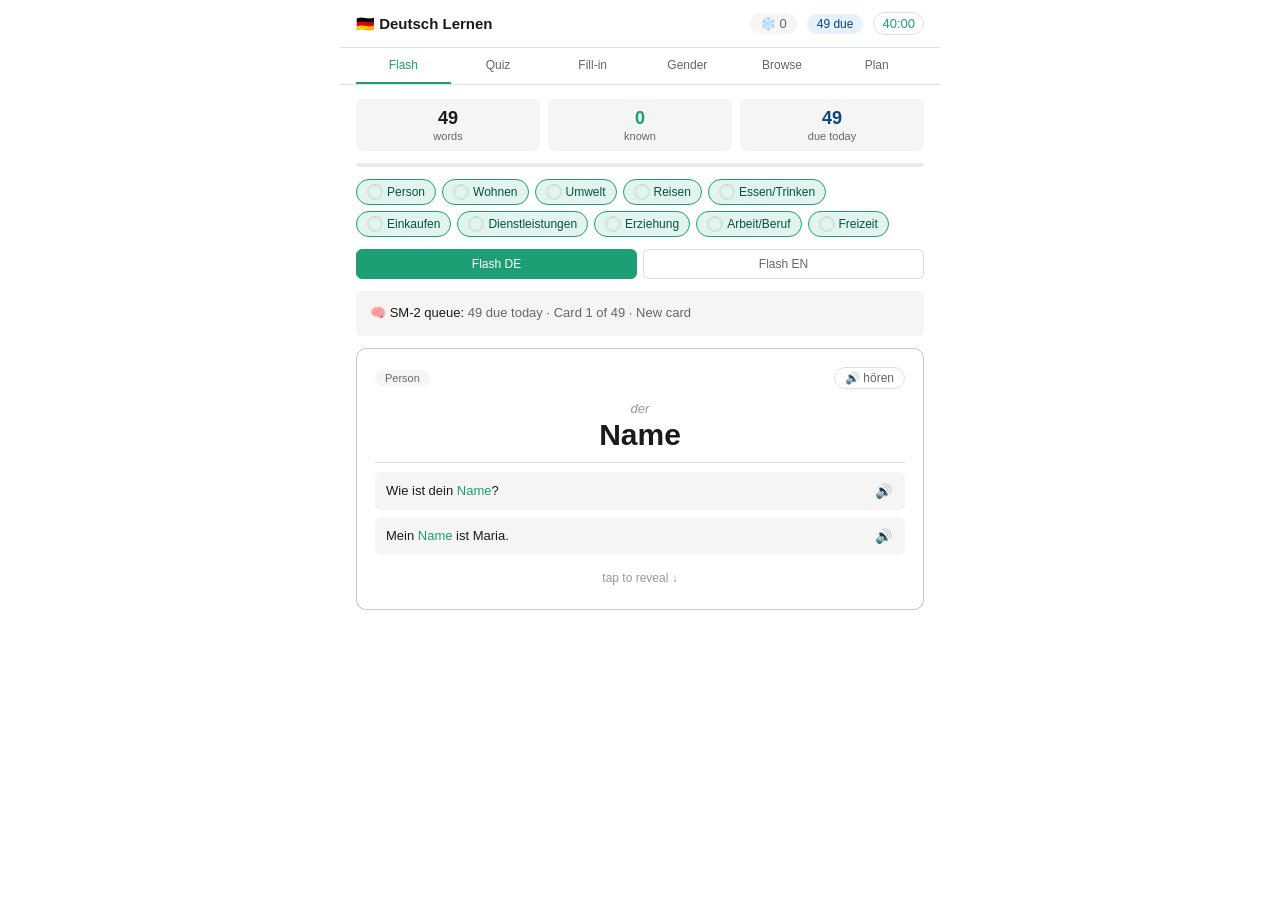
==== commit 3e900a18: "Add files via upload" ====
--- a/index.html.html
+++ b/index.html.html
@@ -1,635 +1,723 @@
-bash
-
-cat > /mnt/user-data/outputs/deutsch_lernen.html << 'HTMLEOF'
-<!DOCTYPE html>
-<html lang="en">
-<head>
-<meta charset="UTF-8">
-<meta name="viewport" content="width=device-width, initial-scale=1.0">
-<title>Deutsch Lernen — A1 Vocabulary</title>
-<style>
-:root {
-  --bg: #ffffff; --bg2: #f5f5f3; --bg3: #ebebea;
-  --txt: #1a1a1a; --txt2: #666; --txt3: #999;
-  --border: rgba(0,0,0,0.12); --border2: rgba(0,0,0,0.2);
-  --green: #1D9E75; --green-light: #E1F5EE; --green-dark: #085041;
-  --blue-light: #E6F1FB; --blue-dark: #0C447C;
-  --red-light: #FAECE7; --red-dark: #4A1B0C;
-  --radius: 10px; --radius-sm: 6px; --radius-pill: 20px;
-}
-@media (prefers-color-scheme: dark) {
-  :root {
-    --bg: #1a1a1a; --bg2: #242424; --bg3: #2e2e2e;
-    --txt: #f0f0f0; --txt2: #aaa; --txt3: #666;
-    --border: rgba(255,255,255,0.1); --border2: rgba(255,255,255,0.2);
-    --green-light: #0F3D2C; --green-dark: #5DCAA5;
-    --blue-light: #0C2340; --blue-dark: #85B7EB;
-    --red-light: #3D150A; --red-dark: #F0997B;
-  }
-}
-*{box-sizing:border-box;margin:0;padding:0;}
-body{font-family:-apple-system,BlinkMacSystemFont,'Segoe UI',sans-serif;background:var(--bg);color:var(--txt);min-height:100vh;}
-.app{max-width:600px;margin:0 auto;padding:0 0 80px;}
-
-/* NAV */
-.nav{display:flex;align-items:center;justify-content:space-between;padding:14px 16px;border-bottom:0.5px solid var(--border);position:sticky;top:0;background:var(--bg);z-index:10;}
-.nav-logo{font-size:16px;font-weight:600;color:var(--txt);}
-.nav-right{display:flex;align-items:center;gap:10px;}
-.timer-wrap{display:flex;align-items:center;gap:6px;}
-.timer-txt{font-size:13px;font-weight:500;color:var(--green);font-variant-numeric:tabular-nums;}
-.timer-btn{font-size:12px;padding:3px 8px;border-radius:var(--radius-pill);border:0.5px solid var(--border);background:none;color:var(--txt2);cursor:pointer;}
-.day-pill{font-size:12px;padding:3px 10px;border-radius:var(--radius-pill);background:var(--green-light);color:var(--green-dark);font-weight:500;}
-
-/* TABS */
-.tabs{display:flex;gap:0;padding:0 16px;border-bottom:0.5px solid var(--border);background:var(--bg);position:sticky;top:49px;z-index:9;}
-.tab{flex:1;padding:10px 4px;text-align:center;font-size:13px;color:var(--txt2);cursor:pointer;border-bottom:2px solid transparent;transition:all 0.15s;}
-.tab.active{color:var(--green);border-bottom-color:var(--green);font-weight:500;}
-
-/* CONTENT */
-.content{padding:16px;}
-
-/* STATS BAR */
-.stats-row{display:flex;gap:8px;margin-bottom:16px;}
-.stat{flex:1;background:var(--bg2);border-radius:var(--radius-sm);padding:10px;text-align:center;}
-.stat-n{font-size:20px;font-weight:600;color:var(--txt);}
-.stat-l{font-size:11px;color:var(--txt2);margin-top:1px;}
-
-/* PROGRESS BAR */
-.prog-bar{height:5px;background:var(--bg3);border-radius:3px;margin-bottom:16px;overflow:hidden;}
-.prog-fill{height:100%;background:var(--green);border-radius:3px;transition:width 0.4s;}
-
-/* CATEGORY BUTTONS */
-.cat-grid{display:flex;flex-wrap:wrap;gap:6px;margin-bottom:14px;}
-.cat-btn{display:flex;align-items:center;gap:5px;padding:5px 10px;border-radius:var(--radius-pill);border:0.5px solid var(--border);background:var(--bg);color:var(--txt2);font-size:12px;cursor:pointer;transition:all 0.15s;}
-.cat-btn.active{border-color:var(--green);background:var(--green-light);color:var(--green-dark);font-weight:500;}
-.cat-ring{display:block;flex-shrink:0;}
-
-/* MODE BUTTONS */
-.mode-row{display:flex;gap:6px;margin-bottom:14px;flex-wrap:wrap;}
-.mode-btn{flex:1;min-width:55px;padding:8px 4px;border-radius:var(--radius-sm);border:0.5px solid var(--border);background:var(--bg);color:var(--txt2);font-size:12px;cursor:pointer;transition:all 0.15s;text-align:center;}
-.mode-btn.active{background:var(--green);color:#fff;border-color:var(--green);}
-
-/* FLASH CARD */
-.flashcard{background:var(--bg);border:0.5px solid var(--border2);border-radius:var(--radius);padding:20px;margin-bottom:10px;}
-.card-top{display:flex;align-items:center;justify-content:space-between;margin-bottom:14px;}
-.cat-tag{font-size:11px;padding:2px 10px;border-radius:var(--radius-pill);background:var(--bg2);color:var(--txt2);}
-.speak-btn{display:flex;align-items:center;gap:5px;font-size:12px;padding:4px 10px;border-radius:var(--radius-pill);border:0.5px solid var(--border);background:none;color:var(--txt2);cursor:pointer;}
-.speak-btn.speaking{border-color:var(--green);color:var(--green);background:var(--green-light);}
-.word-center{text-align:center;margin-bottom:8px;}
-.art-small{font-size:13px;color:var(--txt3);font-style:italic;}
-.de-word{font-size:32px;font-weight:600;color:var(--txt);}
-.en-word{font-size:16px;color:var(--green);font-weight:500;text-align:center;margin-bottom:10px;}
-.divider{height:0.5px;background:var(--border);margin:10px 0;}
-.phrase-block{margin-bottom:8px;padding:10px 12px;background:var(--bg2);border-radius:var(--radius-sm);}
-.phrase-row{display:flex;align-items:flex-start;gap:8px;justify-content:space-between;}
-.phrase-de{font-size:14px;font-weight:500;color:var(--txt);flex:1;line-height:1.5;}
-.phrase-de .hw{color:var(--green);}
-.phrase-en{font-size:12px;color:var(--txt2);margin-top:3px;}
-.pspeakbtn{background:none;border:none;font-size:15px;cursor:pointer;color:var(--txt3);padding:2px;flex-shrink:0;}
-.hint-txt{text-align:center;font-size:12px;color:var(--txt3);margin-top:10px;cursor:pointer;padding:6px;border-radius:var(--radius-sm);}
-.hint-txt:hover{background:var(--bg2);}
-
-/* BUTTONS */
-.btn-row{display:flex;gap:8px;margin-top:10px;}
-.btn{flex:1;padding:11px;border-radius:var(--radius-sm);border:0.5px solid var(--border);font-size:14px;cursor:pointer;font-weight:500;transition:all 0.15s;background:var(--bg2);color:var(--txt2);}
-.btn-green{background:var(--green-light);color:var(--green-dark);border-color:var(--green);}
-.btn-green:hover{background:#9FE1CB;}
-.btn-next{width:100%;margin-top:10px;padding:12px;border-radius:var(--radius-sm);border:none;background:var(--green);color:#fff;font-size:14px;font-weight:500;cursor:pointer;}
-.btn-next:hover{background:#0F6E56;}
-.spaced-note{text-align:center;font-size:11px;color:var(--green-dark);background:var(--green-light);border-radius:var(--radius-pill);padding:4px 12px;margin-top:8px;}
-
-/* QUIZ */
-.quiz-grid{display:grid;grid-template-columns:1fr 1fr;gap:8px;margin-top:10px;}
-.quiz-opt{padding:12px 8px;border-radius:var(--radius-sm);border:0.5px solid var(--border);background:var(--bg);color:var(--txt);font-size:13px;cursor:pointer;text-align:center;line-height:1.4;transition:all 0.15s;}
-.quiz-opt:hover:not(:disabled){border-color:var(--green);background:var(--green-light);color:var(--green-dark);}
-.quiz-opt.correct{background:var(--green-light);border-color:var(--green);color:var(--green-dark);}
-.quiz-opt.wrong{background:var(--red-light);border-color:#D85A30;color:var(--red-dark);}
-.quiz-opt:disabled{cursor:default;}
-
-/* FILL-IN */
-.blank-phrase{font-size:18px;font-weight:500;color:var(--txt);text-align:center;line-height:1.8;}
-.blank{display:inline-block;background:var(--bg2);border-bottom:2px solid var(--green);min-width:80px;height:24px;vertical-align:middle;border-radius:2px;}
-
-/* BROWSE */
-.list-section{margin-bottom:20px;}
-.list-cat-hdr{font-size:14px;font-weight:600;color:var(--txt);padding:8px 0 6px;border-bottom:0.5px solid var(--border);margin-bottom:8px;display:flex;align-items:center;justify-content:space-between;}
-.list-cat-prog{font-size:12px;color:var(--txt2);}
-.list-word{margin-bottom:6px;border:0.5px solid var(--border);border-radius:var(--radius-sm);overflow:hidden;}
-.list-word-hdr{display:flex;align-items:center;justify-content:space-between;padding:10px 12px;cursor:pointer;background:var(--bg);}
-.list-word-hdr:hover{background:var(--bg2);}
-.lw-left{display:flex;align-items:center;gap:7px;min-width:0;}
-.lw-art{font-size:11px;color:var(--txt3);font-style:italic;}
-.lw-de{font-size:14px;font-weight:500;color:var(--txt);}
-.lw-en{font-size:12px;color:var(--txt2);}
-.lw-known{font-size:11px;color:var(--green-dark);background:var(--green-light);border-radius:var(--radius-pill);padding:2px 8px;flex-shrink:0;}
-.list-word-body{padding:10px 12px;background:var(--bg2);display:none;}
-.list-word-body.open{display:block;}
-.list-phrase{margin-bottom:8px;display:flex;align-items:flex-start;gap:8px;}
-.lp-de{font-size:13px;font-weight:500;color:var(--txt);}
-.lp-de .hw{color:var(--green);}
-.lp-en{font-size:12px;color:var(--txt2);margin-top:2px;}
-.mark-row{margin-top:8px;}
-.mark-btn{font-size:12px;padding:4px 12px;border-radius:var(--radius-pill);cursor:pointer;border:0.5px solid var(--border);background:var(--bg);color:var(--txt2);}
-.mark-btn.known{background:var(--green-light);color:var(--green-dark);border-color:var(--green);}
-
-/* PLAN TAB */
-.plan-hdr{margin-bottom:14px;}
-.plan-title{font-size:16px;font-weight:600;color:var(--txt);margin-bottom:10px;}
-.plan-stats{display:flex;gap:8px;margin-bottom:12px;}
-.plan-stat{flex:1;background:var(--bg2);border-radius:var(--radius-sm);padding:8px;text-align:center;}
-.plan-stat-n{font-size:18px;font-weight:600;color:var(--txt);}
-.plan-stat-l{font-size:11px;color:var(--txt2);}
-.day-card{border:0.5px solid var(--border);border-radius:var(--radius);margin-bottom:8px;overflow:hidden;}
-.day-card.today{border-color:var(--green);border-width:1.5px;}
-.day-hdr{display:flex;align-items:center;gap:10px;padding:12px 14px;cursor:pointer;background:var(--bg);}
-.day-hdr:hover{background:var(--bg2);}
-.day-num{width:28px;height:28px;border-radius:50%;display:flex;align-items:center;justify-content:center;font-size:12px;font-weight:500;flex-shrink:0;background:var(--bg2);color:var(--txt2);}
-.day-num.today-dot{background:var(--green);color:#fff;}
-.day-num.done-dot{background:var(--green-light);color:var(--green-dark);}
-.day-num.rev-dot{background:var(--blue-light);color:var(--blue-dark);}
-.day-meta{flex:1;min-width:0;}
-.day-title{font-size:14px;font-weight:500;color:var(--txt);}
-.day-sub{font-size:12px;color:var(--txt2);margin-top:1px;}
-.day-right{display:flex;align-items:center;gap:6px;flex-shrink:0;}
-.today-badge{font-size:11px;color:var(--green-dark);background:var(--green-light);padding:2px 8px;border-radius:var(--radius-pill);font-weight:500;}
-.done-badge{font-size:11px;color:var(--green-dark);background:var(--green-light);padding:2px 8px;border-radius:var(--radius-pill);}
-.rev-badge{font-size:11px;color:var(--blue-dark);background:var(--blue-light);padding:2px 8px;border-radius:var(--radius-pill);}
-.day-min{font-size:12px;color:var(--txt2);}
-.day-chev{font-size:16px;color:var(--txt3);}
-.day-body{padding:12px 14px;background:var(--bg2);border-top:0.5px solid var(--border);display:none;}
-.day-body.open{display:block;}
-.sec-lbl{font-size:11px;font-weight:500;color:var(--txt3);letter-spacing:0.05em;margin-bottom:6px;margin-top:12px;}
-.sec-lbl:first-child{margin-top:0;}
-.phase-row{display:flex;align-items:flex-start;gap:8px;margin-bottom:6px;}
-.ph-min{font-size:12px;font-weight:500;color:var(--green);width:28px;flex-shrink:0;padding-top:2px;}
-.ph-mode{font-size:11px;font-weight:500;color:var(--txt);background:var(--bg);border:0.5px solid var(--border);border-radius:var(--radius-pill);padding:1px 8px;flex-shrink:0;white-space:nowrap;}
-.ph-desc{font-size:12px;color:var(--txt2);flex:1;line-height:1.5;}
-.chips{display:flex;flex-wrap:wrap;gap:4px;margin-top:4px;}
-.chip{font-size:11px;padding:2px 8px;border-radius:var(--radius-pill);background:var(--bg);border:0.5px solid var(--border);color:var(--txt2);}
-.chip.rev{border-color:var(--green);color:var(--green-dark);background:var(--green-light);}
-.sci-box{background:var(--bg);border:0.5px solid var(--border);border-radius:var(--radius-sm);padding:8px 10px;margin-top:4px;font-size:12px;color:var(--txt2);line-height:1.55;}
-.mnem-item{font-size:12px;color:var(--txt2);padding:4px 0;border-bottom:0.5px solid var(--border);line-height:1.4;}
-.mnem-item:last-child{border:none;}
-.done-btn{width:100%;margin-top:12px;padding:9px;border-radius:var(--radius-sm);border:0.5px solid var(--green);background:var(--green);color:#fff;font-size:13px;font-weight:500;cursor:pointer;}
-.undone-btn{width:100%;margin-top:12px;padding:9px;border-radius:var(--radius-sm);border:0.5px solid var(--border);background:var(--bg);color:var(--txt2);font-size:13px;cursor:pointer;}
-
-/* END CARD */
-.end-card{text-align:center;padding:40px 20px;}
-.end-emoji{font-size:40px;margin-bottom:10px;}
-.end-title{font-size:20px;font-weight:600;color:var(--txt);margin-bottom:8px;}
-.end-sub{font-size:14px;color:var(--txt2);margin-bottom:20px;}
-</style>
-</head>
-<body>
-<div class="app">
-
-<!-- NAV -->
-<div class="nav">
-  <div class="nav-logo">🇩🇪 Deutsch Lernen</div>
-  <div class="nav-right">
-    <div class="timer-wrap">
-      <div class="timer-txt" id="timer-txt">40:00</div>
-      <button class="timer-btn" id="timer-btn" onclick="toggleTimer()">Start</button>
-    </div>
-    <div class="day-pill" id="day-pill">Day 1</div>
-  </div>
-</div>
-
-<!-- TABS -->
-<div class="tabs">
-  <div class="tab active" onclick="setTab('flash')">Flash</div>
-  <div class="tab" onclick="setTab('quiz')">Quiz</div>
-  <div class="tab" onclick="setTab('fill')">Fill-in</div>
-  <div class="tab" onclick="setTab('browse')">Browse</div>
-  <div class="tab" onclick="setTab('plan')">Plan</div>
-</div>
-
-<!-- CONTENT -->
-<div class="content" id="content"></div>
-
-</div>
-
-<script>
-const DATA = {
-  "Person": [
-    { de:"Name", art:"der", en:"name", phrases:[["Wie ist dein Name?","What is your name?"],["Mein Name ist Maria.","My name is Maria."]] },
-    { de:"Adresse", art:"die", en:"address", phrases:[["Wie ist deine Adresse?","What is your address?"],["Ich kenne deine Adresse nicht.","I don't know your address."]] },
-    { de:"Telefon", art:"das", en:"telephone", phrases:[["Ich habe kein Telefon.","I don't have a phone."],["Mein Telefon klingelt.","My phone is ringing."]] },
-    { de:"Alter", art:"das", en:"age", phrases:[["Was ist dein Alter?","What is your age?"],["Mein Alter ist 25 Jahre.","My age is 25 years."]] },
-    { de:"Herkunft", art:"die", en:"origin", phrases:[["Was ist deine Herkunft?","What is your origin?"],["Meine Herkunft ist Polen.","My origin is Poland."]] },
-    { de:"Aussehen", art:"das", en:"appearance", phrases:[["Das Aussehen ist wichtig.","Appearance is important."],["Sein Aussehen ist gut.","His appearance is good."]] },
-    { de:"Familie", art:"die", en:"family", phrases:[["Meine Familie ist groß.","My family is big."],["Hast du eine Familie?","Do you have a family?"]] },
-    { de:"Tagesablauf", art:"der", en:"daily routine", phrases:[["Mein Tagesablauf beginnt um 7 Uhr.","My daily routine starts at 7."],["Was ist dein Tagesablauf?","What is your daily routine?"]] }
-  ],
-  "Wohnen": [
-    { de:"Wohnung", art:"die", en:"apartment", phrases:[["Die Wohnung ist groß.","The apartment is big."],["Ich suche eine Wohnung.","I am looking for an apartment."]] },
-    { de:"Zimmer", art:"das", en:"room", phrases:[["Das Zimmer ist klein.","The room is small."],["Wie viele Zimmer hat die Wohnung?","How many rooms does the apartment have?"]] },
-    { de:"Möbel", art:"die", en:"furniture", phrases:[["Die Möbel sind teuer.","The furniture is expensive."],["Ich kaufe neue Möbel.","I am buying new furniture."]] },
-    { de:"Miete", art:"die", en:"rent", phrases:[["Die Miete ist teuer.","The rent is expensive."],["Ich zahle die Miete monatlich.","I pay the rent monthly."]] },
-    { de:"Umzug", art:"der", en:"move", phrases:[["Der Umzug war anstrengend.","The move was exhausting."],["Ich plane einen Umzug.","I am planning a move."]] }
-  ],
-  "Umwelt": [
-    { de:"Wetter", art:"das", en:"weather", phrases:[["Das Wetter ist schön heute.","The weather is nice today."],["Wie ist das Wetter?","What is the weather like?"]] },
-    { de:"Tier", art:"das", en:"animal", phrases:[["Das Tier ist groß.","The animal is big."],["Ich habe ein Tier zu Hause.","I have an animal at home."]] },
-    { de:"Pflanze", art:"die", en:"plant", phrases:[["Die Pflanze braucht Wasser.","The plant needs water."],["Ich habe eine neue Pflanze.","I have a new plant."]] },
-    { de:"Klima", art:"das", en:"climate", phrases:[["Das Klima ist warm hier.","The climate is warm here."],["Das Klima ändert sich.","The climate is changing."]] }
-  ],
-  "Reisen": [
-    { de:"Reise", art:"die", en:"trip", phrases:[["Die Reise war lang.","The trip was long."],["Ich mache eine Reise.","I am going on a trip."]] },
-    { de:"Zug", art:"der", en:"train", phrases:[["Der Zug hat Verspätung.","The train is late."],["Ich fahre mit dem Zug.","I am travelling by train."]] },
-    { de:"Unterkunft", art:"die", en:"accommodation", phrases:[["Ich suche eine Unterkunft.","I am looking for accommodation."],["Die Unterkunft ist günstig.","The accommodation is affordable."]] },
-    { de:"Gepäck", art:"das", en:"luggage", phrases:[["Mein Gepäck ist schwer.","My luggage is heavy."],["Ich habe viel Gepäck.","I have a lot of luggage."]] },
-    { de:"Bahnhof", art:"der", en:"train station", phrases:[["Wo ist der Bahnhof?","Where is the train station?"],["Ich bin am Bahnhof.","I am at the train station."]] }
-  ],
-  "Essen/Trinken": [
-    { de:"Frühstück", art:"das", en:"breakfast", phrases:[["Das Frühstück ist fertig.","Breakfast is ready."],["Was isst du zum Frühstück?","What do you eat for breakfast?"]] },
-    { de:"Getränk", art:"das", en:"drink", phrases:[["Das Getränk ist kalt.","The drink is cold."],["Was ist dein Lieblingsgetränk?","What is your favourite drink?"]] },
-    { de:"Speise", art:"die", en:"dish", phrases:[["Die Speise ist lecker.","The dish is delicious."],["Was ist die Speise des Tages?","What is today's dish?"]] },
-    { de:"Restaurant", art:"das", en:"restaurant", phrases:[["Das Restaurant ist voll.","The restaurant is full."],["Gehen wir ins Restaurant!","Let's go to the restaurant!"]] },
-    { de:"Mahlzeit", art:"die", en:"meal", phrases:[["Die Mahlzeit ist fertig.","The meal is ready."],["Die Mahlzeit war lecker.","The meal was delicious."]] }
-  ],
-  "Einkaufen": [
-    { de:"Preis", art:"der", en:"price", phrases:[["Der Preis ist zu hoch.","The price is too high."],["Was ist der Preis?","What is the price?"]] },
-    { de:"Bezahlen", art:null, en:"paying", phrases:[["Ich möchte bezahlen.","I would like to pay."],["Wie möchtest du bezahlen?","How would you like to pay?"]] },
-    { de:"Kleidung", art:"die", en:"clothing", phrases:[["Die Kleidung ist teuer.","The clothing is expensive."],["Ich kaufe neue Kleidung.","I am buying new clothing."]] },
-    { de:"Geschäft", art:"das", en:"shop", phrases:[["Das Geschäft ist offen.","The shop is open."],["Ich gehe ins Geschäft.","I am going to the shop."]] },
-    { de:"Lebensmittel", art:"die", en:"groceries", phrases:[["Die Lebensmittel sind frisch.","The groceries are fresh."],["Ich kaufe Lebensmittel.","I am buying groceries."]] }
-  ],
-  "Dienstleistungen": [
-    { de:"Post", art:"die", en:"post office", phrases:[["Die Post ist geschlossen.","The post office is closed."],["Ich gehe zur Post.","I am going to the post office."]] },
-    { de:"Bank", art:"die", en:"bank", phrases:[["Die Bank ist in der Nähe.","The bank is nearby."],["Ich gehe zur Bank.","I am going to the bank."]] },
-    { de:"Polizei", art:"die", en:"police", phrases:[["Ich rufe die Polizei.","I am calling the police."],["Die Polizei kommt.","The police are coming."]] },
-    { de:"Apotheke", art:"die", en:"pharmacy", phrases:[["Die Apotheke ist offen.","The pharmacy is open."],["Ich gehe in die Apotheke.","I am going to the pharmacy."]] }
-  ],
-  "Erziehung": [
-    { de:"Schule", art:"die", en:"school", phrases:[["Die Schule beginnt um 8 Uhr.","School starts at 8."],["Das Kind geht in die Schule.","The child goes to school."]] },
-    { de:"Lernen", art:null, en:"learning", phrases:[["Lernen macht Spaß!","Learning is fun!"],["Ich lerne jeden Tag.","I learn every day."]] },
-    { de:"Sprachen", art:"die", en:"languages", phrases:[["Welche Sprachen sprichst du?","Which languages do you speak?"],["Ich lerne viele Sprachen.","I am learning many languages."]] },
-    { de:"Prüfung", art:"die", en:"exam", phrases:[["Ich habe eine Prüfung morgen.","I have an exam tomorrow."],["Die Prüfung war schwer.","The exam was hard."]] }
-  ],
-  "Arbeit/Beruf": [
-    { de:"Beruf", art:"der", en:"profession", phrases:[["Was ist dein Beruf?","What is your profession?"],["Mein Beruf ist Lehrer.","My profession is teacher."]] },
-    { de:"Kollege", art:"der", en:"colleague", phrases:[["Mein Kollege ist nett.","My colleague is nice."],["Ich arbeite mit meinem Kollegen.","I work with my colleague."]] },
-    { de:"Urlaub", art:"der", en:"holiday", phrases:[["Mein Urlaub beginnt morgen.","My holiday starts tomorrow."],["Ich mache Urlaub.","I am on holiday."]] },
-    { de:"Gehalt", art:"das", en:"salary", phrases:[["Mein Gehalt ist gut.","My salary is good."],["Ich bekomme mein Gehalt am Freitag.","I receive my salary on Friday."]] }
-  ],
-  "Freizeit": [
-    { de:"Sport", art:"der", en:"sport", phrases:[["Sport macht Spaß!","Sport is fun!"],["Ich treibe Sport.","I do sport."]] },
-    { de:"Hobby", art:"das", en:"hobby", phrases:[["Mein Hobby ist Lesen.","My hobby is reading."],["Was ist dein Hobby?","What is your hobby?"]] },
-    { de:"Musik", art:"die", en:"music", phrases:[["Die Musik ist laut.","The music is loud."],["Ich höre gern Musik.","I like listening to music."]] },
-    { de:"Kino", art:"das", en:"cinema", phrases:[["Das Kino ist in der Nähe.","The cinema is nearby."],["Ich gehe ins Kino.","I am going to the cinema."]] },
-    { de:"Internet", art:"das", en:"internet", phrases:[["Das Internet ist langsam.","The internet is slow."],["Ich nutze das Internet täglich.","I use the internet daily."]] }
-  ]
-};
-
-const PLAN = [
-  { day:1, date:"Fri May 16", newCat:"Person", newWords:["Name","Adresse","Telefon","Alter","Herkunft","Aussehen","Familie","Tagesablauf"], reviewCats:[], reviewWords:[], totalMin:40, type:"new", mnemonics:["Tagesablauf → 'Tag' (day) + 'ablaufen' (to run out) = daily routine","Aussehen → 'aus' (out) + 'sehen' (see) = how you look outward","Herkunft → 'herkommen' (to come from) = origin"], science:"Pure encoding day. Say each word aloud — dual coding (Paivio, 1971) creates two memory traces.", phases:[{min:15,mode:"Flash DE",desc:"Person category only. See German word + phrases, try to guess, then reveal."},{min:15,mode:"Fill-in",desc:"Fill-in-blank on all 8 Person words."},{min:10,mode:"Quiz",desc:"4-choice quiz on Person to cement recognition."}] },
-  { day:2, date:"Sat May 17", newCat:"Wohnen", newWords:["Wohnung","Zimmer","Möbel","Miete","Umzug"], reviewCats:["Person"], reviewWords:["Name","Adresse","Telefon","Alter","Herkunft","Aussehen","Familie","Tagesablauf"], totalMin:40, type:"new", mnemonics:["Wohnung → 'wohnen' (to live) = the place you reside","Möbel → sounds like 'movable' — furniture you can move","Umzug → 'um' (around) + 'Zug' (pull) = moving everything around"], science:"Always retrieve before new material (Karpicke & Roediger, 2008). Quiz Person cold before opening Wohnen.", phases:[{min:12,mode:"Quiz",desc:"Retrieval of Person (8 words) before anything else."},{min:18,mode:"Flash DE",desc:"Wohnen — 5 new words. Use the speaker button for each word."},{min:10,mode:"Fill-in",desc:"Mixed fill-in: Person + Wohnen."}] },
-  { day:3, date:"Sun May 18", newCat:"Umwelt", newWords:["Wetter","Tier","Pflanze","Klima"], reviewCats:["Wohnen"], reviewWords:["Wohnung","Zimmer","Möbel","Miete","Umzug"], totalMin:40, type:"new", mnemonics:["Wetter → near-cognate for 'weather' — easiest win","Tier → think 'tier' of the animal kingdom","Pflanze → very close to 'plant'"], science:"Interleaving Person into review (Day 3) is the 2-day spaced repeat of Day 1 — optimal for 1-week retention (Cepeda et al. 2008).", phases:[{min:10,mode:"Quiz",desc:"Retrieval of Wohnen (5 words) cold."},{min:15,mode:"Flash DE",desc:"Umwelt — 4 new words. Spend extra time on phrases."},{min:10,mode:"Fill-in",desc:"Umwelt fill-in."},{min:5,mode:"Flash EN",desc:"Reverse: 5 random Person words (English → recall German)."}] },
-  { day:4, date:"Mon May 19", newCat:"Reisen", newWords:["Reise","Zug","Unterkunft","Gepäck","Bahnhof"], reviewCats:["Person","Umwelt"], reviewWords:["Alter","Aussehen","Herkunft","Wetter","Tier","Pflanze","Klima"], totalMin:40, type:"new", mnemonics:["Gepäck → 'ge-packed' = the stuff you packed = luggage","Bahnhof → 'Bahn' (rail) + 'Hof' (yard) = rail yard = station","Unterkunft → a place to shelter under"], science:"Interleaving Person + Umwelt in review forces discrimination between concepts — 30% more effective than blocked review (Brunmair & Richter, 2019).", phases:[{min:10,mode:"Quiz",desc:"Interleaved quiz: select both Person + Umwelt categories."},{min:20,mode:"Flash DE",desc:"Reisen — 5 travel words. Hear each word AND phrase."},{min:10,mode:"Fill-in",desc:"Reisen fill-in + 3 random Person words mixed in."}] },
-  { day:5, date:"Tue May 20", newCat:null, newWords:[], reviewCats:["Person","Wohnen","Umwelt","Reisen"], reviewWords:["all 22 words so far"], totalMin:40, type:"review", mnemonics:[], science:"Most critical session. Every word reviewed at optimal interval today. No new material = maximum consolidation (Cepeda 2006, 839 experiments).", phases:[{min:15,mode:"Flash EN",desc:"Reverse mode on all 4 categories — English → German. Hardest test so far."},{min:15,mode:"Quiz",desc:"Full random quiz across all 22 words. Target: 80%+ correct."},{min:10,mode:"Fill-in",desc:"Focus on words you got wrong."}] },
-  { day:6, date:"Wed May 21", newCat:"Essen/Trinken", newWords:["Frühstück","Getränk","Speise","Restaurant","Mahlzeit"], reviewCats:["Reisen"], reviewWords:["Reise","Zug","Unterkunft","Gepäck","Bahnhof"], totalMin:40, type:"new", mnemonics:["Frühstück → 'früh' (early) + 'Stück' (piece) = the early piece of the day","Mahlzeit → 'Mahl' (meal) + 'Zeit' (time) — also used as 'bon appétit!'","Getränk → from 'trinken' (to drink) = the thing you drink"], science:"Self-reference boost: think 'I eat X for breakfast' as you study Frühstück. Personal sentences improve retention (Springer, 2025).", phases:[{min:10,mode:"Quiz",desc:"Retrieval of Reisen — last seen Day 5. Gap strengthens recall."},{min:20,mode:"Flash DE",desc:"Essen/Trinken — 5 food & drink words."},{min:10,mode:"Fill-in",desc:"Essen/Trinken fill-in + 2 Wohnen words."}] },
-  { day:7, date:"Thu May 22", newCat:"Einkaufen", newWords:["Preis","Bezahlen","Kleidung","Geschäft","Lebensmittel"], reviewCats:["Person","Essen/Trinken"], reviewWords:["Name","Familie","Alter","Frühstück","Getränk","Speise","Restaurant","Mahlzeit"], totalMin:40, type:"new", mnemonics:["Lebensmittel → 'Leben' (life) + 'Mittel' (means) = means of life = groceries","Geschäft → 'Geschäftigkeit' (busyness) — a shop is a busy place","Bezahlen → 'zahlen' (to count/pay) + 'be' prefix = to pay up"], science:"Person words now at encounter 4–5. Nation (2001): 8–12 encounters needed. Each mode (quiz, fill-in, flash) = one distinct encounter.", phases:[{min:10,mode:"Quiz",desc:"Interleaved: Person + Essen/Trinken mixed."},{min:20,mode:"Flash DE",desc:"Einkaufen — 5 words. Generate a personal sentence for each in your head."},{min:10,mode:"Fill-in",desc:"Einkaufen fill-in — every word."}] },
-  { day:8, date:"Fri May 23", newCat:"Dienstleistungen + Erziehung", newWords:["Post","Bank","Polizei","Apotheke","Schule","Lernen","Sprachen","Prüfung"], reviewCats:["Wohnen","Einkaufen"], reviewWords:["Wohnung","Zimmer","Möbel","Miete","Umzug","Preis","Bezahlen","Kleidung","Geschäft","Lebensmittel"], totalMin:40, type:"new", mnemonics:["Apotheke → 'apothecary' — same Greek root as the old English word for pharmacist","Prüfung → 'prüfen' (to test/check) = the testing = exam","Sprachen → 'sprechen' (to speak) — same Germanic root as English 'speak'"], science:"Near-cognates (Post, Bank, Polizei, Schule) are instant wins — spend your saved time on Apotheke, Prüfung, Lernen.", phases:[{min:10,mode:"Quiz",desc:"Interleaved: Wohnen + Einkaufen."},{min:20,mode:"Flash DE",desc:"8 new words. Post/Bank/Polizei/Schule fast, Apotheke/Prüfung/Lernen slow."},{min:10,mode:"Fill-in",desc:"Focus fill-in on non-cognate words."}] },
-  { day:9, date:"Sat May 24", newCat:"Arbeit/Beruf + Freizeit", newWords:["Beruf","Kollege","Urlaub","Gehalt","Sport","Hobby","Musik","Kino","Internet"], reviewCats:["Umwelt","Reisen","Dienstleistungen"], reviewWords:["Wetter","Tier","Pflanze","Reise","Zug","Post","Bank","Polizei","Apotheke"], totalMin:40, type:"new", mnemonics:["Gehalt → 'halten' (to hold) = what you hold from work = salary","Beruf → 'rufen' (to call) — your calling = profession","Urlaub → formally 'permission to be away' = approved leave"], science:"Retrieval of Umwelt (last seen Day 5) is now 4 days later — maximum desirable difficulty. Hardest retrieval = strongest trace (Pyc & Rawson, 2009).", phases:[{min:10,mode:"Quiz",desc:"Interleaved: Umwelt + Reisen + Dienstleistungen."},{min:20,mode:"Flash DE",desc:"9 new words. Sport/Hobby/Musik/Kino/Internet are cognates — go deeper on Beruf/Kollege/Gehalt."},{min:10,mode:"Fill-in",desc:"Fill-in all 9 + 2 random hard words from earlier."}] },
-  { day:10, date:"Sun May 25", newCat:null, newWords:[], reviewCats:["All 10 categories"], reviewWords:["all 50 words"], totalMin:40, type:"review", mnemonics:[], science:"One night of sleep after today's retrieval = optimal consolidation window. Cepeda optimal ISI:RI ratio ~14% for tomorrow's final review.", phases:[{min:15,mode:"Flash EN",desc:"Reverse mode on ALL 10 categories. English → German. Don't skip hard words."},{min:15,mode:"Quiz",desc:"Random quiz across all 50 words. Note every miss."},{min:10,mode:"Fill-in",desc:"Fill-in only on missed words. 3 times each."}] },
-  { day:11, date:"Mon May 26", newCat:null, newWords:[], reviewCats:["All 10 categories"], reviewWords:["all 50 words"], totalMin:35, type:"final", mnemonics:[], science:"By today: every word has had 7–11 encounters across different modes. Nation's 8-encounter threshold: met. Well done.", phases:[{min:10,mode:"Flash EN",desc:"Reverse warm-up. Note your weakest categories."},{min:15,mode:"Quiz",desc:"Full 50-word quiz — your final benchmark."},{min:10,mode:"Fill-in",desc:"Fill-in on your 10 hardest words."}] }
-];
-
-// ---- STATE ----
-let mode = 'flash', flashMode = 'de', tab = 'flash';
-let known = new Set(), queue = [], qIdx = 0, revealed = false;
-let selectedCats = new Set(Object.keys(DATA));
-let quizState = null, blankState = null;
-let timerSec = 40*60, timerRunning = false, timerInterval = null;
-let completedDays = new Set();
-
-// ---- STORAGE (localStorage for offline) ----
-function saveProgress() {
-  try {
-    localStorage.setItem('de-known', JSON.stringify([...known]));
-    localStorage.setItem('de-done', JSON.stringify([...completedDays]));
-  } catch(e) {}
-}
-function loadProgress() {
-  try {
-    let k = localStorage.getItem('de-known');
-    if (k) known = new Set(JSON.parse(k));
-    let d = localStorage.getItem('de-done');
-    if (d) completedDays = new Set(JSON.parse(d));
-  } catch(e) {}
-}
-
-// ---- TIMER ----
-function toggleTimer() {
-  if (timerRunning) {
-    clearInterval(timerInterval); timerRunning = false;
-    document.getElementById('timer-btn').textContent = 'Resume';
-  } else {
-    timerRunning = true;
-    document.getElementById('timer-btn').textContent = 'Pause';
-    timerInterval = setInterval(() => {
-      timerSec--;
-      if (timerSec <= 0) { timerSec = 0; clearInterval(timerInterval); timerRunning = false; document.getElementById('timer-btn').textContent = 'Done!'; }
-      let m = Math.floor(timerSec/60), s = timerSec%60;
-      document.getElementById('timer-txt').textContent = m+':'+(s<10?'0':'')+s;
-      document.getElementById('timer-txt').style.color = timerSec < 120 ? '#D85A30' : 'var(--green)';
-    }, 1000);
-  }
-}
-
-// ---- DAY PILL ----
-function updateDayPill() {
-  let today = new Date();
-  let start = new Date('2026-05-16');
-  let diff = Math.floor((today - start)/(1000*60*60*24)) + 1;
-  let dayNum = Math.max(1, Math.min(11, diff));
-  document.getElementById('day-pill').textContent = 'Day ' + dayNum;
-}
-
-// ---- SPEAK ----
-function speak(text, btn) {
-  if (!window.speechSynthesis) return;
-  speechSynthesis.cancel();
-  if (btn && btn.classList.contains('speaking')) { btn.classList.remove('speaking'); return; }
-  document.querySelectorAll('.speaking').forEach(b=>b.classList.remove('speaking'));
-  let u = new SpeechSynthesisUtterance(text); u.lang='de-DE'; u.rate=0.88;
-  let voices = speechSynthesis.getVoices().filter(v=>v.lang.startsWith('de'));
-  if (voices.length) u.voice = voices[0];
-  if (btn) { btn.classList.add('speaking'); u.onend=()=>btn.classList.remove('speaking'); }
-  speechSynthesis.speak(u);
-}
-
-// ---- HELPERS ----
-function boldWord(s, w) {
-  return s.replace(new RegExp('('+w.replace(/[.*+?^${}()|[\]\\]/g,'\\$&')+'(?:en|es|er|em|s|n)?)', 'gi'), '<span class="hw">$1</span>');
-}
-function allWords() {
-  let w=[];
-  for (let cat of selectedCats) for (let item of (DATA[cat]||[])) w.push({...item, cat});
-  return w;
-}
-function catProgress(cat) {
-  let words=DATA[cat]||[];
-  return {known:words.filter(w=>known.has(w.de)).length, total:words.length};
-}
-function buildQueue() {
-  queue = allWords().filter(x=>!known.has(x.de));
-  shuffle(queue); qIdx=0;
-}
-function shuffle(a) { for(let i=a.length-1;i>0;i--){let j=Math.floor(Math.random()*(i+1));[a[i],a[j]]=[a[j],a[i]];} }
-function miniRing(k,t) {
-  let r=7,circ=2*Math.PI*r,pct=t?k/t:0,dash=(pct*circ).toFixed(1),gap=((1-pct)*circ).toFixed(1);
-  let col=pct===1?'#1D9E75':pct>0?'#5DCAA5':'rgba(0,0,0,0.15)';
-  return `<svg class="cat-ring" width="16" height="16" viewBox="0 0 16 16"><circle cx="8" cy="8" r="${r}" fill="none" stroke="rgba(0,0,0,0.1)" stroke-width="2"/><circle cx="8" cy="8" r="${r}" fill="none" stroke="${col}" stroke-width="2" stroke-dasharray="${dash} ${gap}" stroke-linecap="round" transform="rotate(-90 8 8)"/></svg>`;
-}
-
-// ---- TABS ----
-function setTab(t) {
-  tab = t;
-  document.querySelectorAll('.tab').forEach((b,i)=>b.classList.toggle('active',['flash','quiz','fill','browse','plan'][i]===t));
-  if (t==='flash') { buildQueue(); renderFlash(); }
-  else if (t==='quiz') { quizState=null; renderQuiz(); }
-  else if (t==='fill') { blankState=null; renderFill(); }
-  else if (t==='browse') renderBrowse();
-  else renderPlan();
-}
-
-// ---- SHARED CONTROLS ----
-function statsHTML() {
-  let all=allWords(), total=all.length, k=all.filter(x=>known.has(x.de)).length;
-  return `<div class="stats-row">
-    <div class="stat"><div class="stat-n">${total}</div><div class="stat-l">words</div></div>
-    <div class="stat"><div class="stat-n" style="color:var(--green)">${k}</div><div class="stat-l">known</div></div>
-    <div class="stat"><div class="stat-n">${total-k}</div><div class="stat-l">to learn</div></div>
-  </div>
-  <div class="prog-bar"><div class="prog-fill" style="width:${total?Math.round(k/total*100):0}%"></div></div>`;
-}
-function catGridHTML() {
-  return '<div class="cat-grid">'+Object.keys(DATA).map(cat=>{
-    let p=catProgress(cat);
-    return `<button class="cat-btn${selectedCats.has(cat)?' active':''}" onclick="toggleCat('${cat}')">${miniRing(p.known,p.total)}${cat}</button>`;
-  }).join('')+'</div>';
-}
-function modeRowHTML(modes, active) {
-  return '<div class="mode-row">'+modes.map(m=>`<button class="mode-btn${m===active?' active':''}" onclick="setSubMode('${m}')">${m}</button>`).join('')+'</div>';
-}
-function toggleCat(cat) {
-  if (selectedCats.has(cat)){if(selectedCats.size>1)selectedCats.delete(cat);}else selectedCats.add(cat);
-  buildQueue(); setTab(tab);
-}
-
-// ---- FLASH ----
-function setSubMode(m) {
-  flashMode = m;
-  if (tab==='flash') { buildQueue(); renderFlash(); }
-  else if (tab==='quiz') { quizState=null; renderQuiz(); }
-  else if (tab==='fill') { blankState=null; renderFill(); }
-}
-
-function renderFlash() {
-  let c = document.getElementById('content');
-  if (!queue.length) { c.innerHTML = statsHTML()+catGridHTML()+'<div class="end-card"><div class="end-emoji">🎉</div><div class="end-title">All words known!</div><div class="end-sub">Switch to Flash EN for extra challenge.</div></div>'; return; }
-  if (qIdx>=queue.length) { c.innerHTML = statsHTML()+catGridHTML()+'<div class="end-card"><div class="end-emoji">✅</div><div class="end-title">Queue complete!</div><div class="end-sub">'+queue.length+' words reviewed.</div><button class="btn-next" onclick="buildQueue();renderFlash()">Restart queue ↺</button></div>'; return; }
-  revealed=false;
-  let item=queue[qIdx], isReverse=(flashMode==='en');
-  let artStr=item.art?`<div class="art-small">${item.art}</div>`:'';
-  let phrasesDE=item.phrases.map(p=>`<div class="phrase-block"><div class="phrase-row"><div class="phrase-de">${boldWord(p[0],item.de)}</div><button class="pspeakbtn" onclick="speak('${p[0].replace(/'/g,"\\'")}',this)">🔊</button></div></div>`).join('');
-  let phrasesFull=item.phrases.map(p=>`<div class="phrase-block"><div class="phrase-row"><div><div class="phrase-de">${boldWord(p[0],item.de)}</div><div class="phrase-en">${p[1]}</div></div><button class="pspeakbtn" onclick="speak('${p[0].replace(/'/g,"\\'")}',this)">🔊</button></div></div>`).join('');
-  let front=isReverse?`<div class="word-center"><div class="de-word" style="font-size:22px;color:var(--green)">${item.en}</div></div><div style="text-align:center;font-size:13px;color:var(--txt2);margin-top:4px">What is the German word?</div>`:`<div class="word-center">${artStr}<div class="de-word">${item.de}</div></div><div class="divider"></div>${phrasesDE}`;
-  let back=isReverse?`<div class="word-center">${artStr}<div class="de-word">${item.de}</div></div><div class="divider"></div>${phrasesFull}`:`<div class="en-word">${item.en}</div><div class="divider"></div>${phrasesFull}`;
-  c.innerHTML=statsHTML()+catGridHTML()+
-  modeRowHTML(['Flash DE','Flash EN'],(flashMode==='en'?'Flash EN':'Flash DE'))+
-  `<div class="flashcard">
-    <div class="card-top">
-      <div style="display:flex;align-items:center;gap:6px"><span class="cat-tag">${item.cat}</span><span style="font-size:11px;color:var(--txt3)">${queue.length-qIdx} left</span></div>
-      <button class="speak-btn" onclick="speak('${item.de.replace(/'/g,"\\'")}',this)">🔊 hören</button>
-    </div>
-    <div id="front-c">${front}</div>
-    <div id="back-c" style="display:none">${back}</div>
-    <div class="hint-txt" id="hint" onclick="revealCard()">tap to reveal ↓</div>
-  </div>
-  <div id="fc-btns" style="display:none">
-    <div class="btn-row">
-      <button class="btn" onclick="markSkip()">✗ Still learning</button>
-      <button class="btn btn-green" onclick="markKnew()">✓ Got it!</button>
-    </div>
-    <div id="sp-msg"></div>
-  </div>`;
-}
-
-function revealCard() {
-  if (revealed) return; revealed=true;
-  document.getElementById('front-c').style.display='none';
-  document.getElementById('back-c').style.display='block';
-  document.getElementById('hint').style.display='none';
-  document.getElementById('fc-btns').style.display='block';
-}
-function markKnew() { known.add(queue[qIdx].de); queue.splice(qIdx,1); if(qIdx>=queue.length)qIdx=queue.length; saveProgress(); renderFlash(); }
-function markSkip() {
-  let item=queue.splice(qIdx,1)[0];
-  queue.splice(Math.min(qIdx+3+Math.floor(Math.random()*3),queue.length),0,item);
-  renderFlash();
-  setTimeout(()=>{ let m=document.getElementById('sp-msg'); if(m)m.innerHTML='<div class="spaced-note">↩ Coming back in a few cards</div>'; },50);
-}
-
-// ---- QUIZ ----
-function renderQuiz() {
-  let c=document.getElementById('content');
-  let words=allWords();
-  if (words.length<4) { c.innerHTML=statsHTML()+catGridHTML()+'<div class="end-card"><div class="end-title">Select more categories</div></div>'; return; }
-  if (!quizState) genQuiz(words);
-  let q=quizState;
-  let opts=q.options.map(opt=>{
-    let cls=q.answered?(opt===q.correct?'correct':(opt===q.chosen?'wrong':'')):'';
-    return `<button class="quiz-opt ${cls}" ${q.answered?'disabled':''} onclick="answerQuiz('${opt.replace(/'/g,"\\'")}')"><strong>${opt}</strong></button>`;
-  }).join('');
-  let phraseReveal=q.answered?q.item.phrases.map(p=>`<div class="phrase-block"><div class="phrase-row"><div><div class="phrase-de">${boldWord(p[0],q.item.de)}</div><div class="phrase-en">${p[1]}</div></div><button class="pspeakbtn" onclick="speak('${p[0].replace(/'/g,"\\'")}',this)">🔊</button></div></div>`).join(''):'';
-  c.innerHTML=statsHTML()+catGridHTML()+
-  `<div class="flashcard" style="text-align:center">
-    <div class="card-top"><span class="cat-tag">${q.item.cat}</span><button class="speak-btn" onclick="speak('${q.item.de.replace(/'/g,"\\'")}',this)">🔊</button></div>
-    <div class="word-center">${q.item.art?`<div class="art-small">${q.item.art}</div>`:''}<div class="de-word">${q.item.de}</div></div>
-    <div style="font-size:13px;color:var(--txt2);margin-top:6px">What does this mean?</div>
-  </div>
-  <div class="quiz-grid">${opts}</div>
-  ${phraseReveal}
-  ${q.answered?`<button class="btn-next" onclick="nextQuiz()">Next →</button>`:''}`;
-}
-function genQuiz(words) {
-  let idx=Math.floor(Math.random()*words.length),item=words[idx];
-  let others=words.filter((_,i)=>i!==idx); shuffle(others);
-  let opts=[item.en,others[0].en,others[1].en,others[2].en]; shuffle(opts);
-  quizState={item,correct:item.en,options:opts,answered:false,chosen:null};
-}
-function answerQuiz(opt) { quizState.answered=true; quizState.chosen=opt; if(opt===quizState.correct){known.add(quizState.item.de);saveProgress();} renderQuiz(); }
-function nextQuiz() { quizState=null; renderQuiz(); }
-
-// ---- FILL-IN ----
-function renderFill() {
-  let c=document.getElementById('content');
-  let words=allWords();
-  if (words.length<4) { c.innerHTML=statsHTML()+catGridHTML()+'<div class="end-card"><div class="end-title">Select more categories</div></div>'; return; }
-  if (!blankState) genBlank(words);
-  let q=blankState, phrase=q.phrase[0];
-  let re=new RegExp(q.item.de,'gi');
-  let display=re.test(phrase)?phrase.replace(re,'<span class="blank"></span>'):phrase+'<span class="blank"></span>';
-  let opts=q.options.map(opt=>{
-    let cls=q.answered?(opt===q.item.de?'correct':(opt===q.chosen?'wrong':'')):'';
-    return `<button class="quiz-opt ${cls}" ${q.answered?'disabled':''} onclick="answerBlank('${opt.replace(/'/g,"\\'")}')"><strong>${opt}</strong></button>`;
-  }).join('');
-  let reveal=q.answered?`<div class="phrase-block" style="margin-top:10px"><div class="phrase-row"><div><div class="phrase-de">${boldWord(phrase,q.item.de)}</div><div class="phrase-en">${q.phrase[1]}</div></div><button class="pspeakbtn" onclick="speak('${phrase.replace(/'/g,"\\'")}',this)">🔊</button></div></div>`:'';
-  c.innerHTML=statsHTML()+catGridHTML()+
-  `<div class="flashcard" style="text-align:center">
-    <div class="card-top"><span class="cat-tag">${q.item.cat}</span><button class="speak-btn" onclick="speak('${phrase.replace(/'/g,"\\'")}',this)">🔊 hören</button></div>
-    <div style="font-size:13px;color:var(--txt2);margin-bottom:12px">Fill in the missing word:</div>
-    <div class="blank-phrase">${display}</div>
-  </div>
-  <div class="quiz-grid">${opts}</div>
-  ${reveal}
-  ${q.answered?`<button class="btn-next" onclick="nextBlank()">Next →</button>`:''}`;
-}
-function genBlank(words) {
-  let candidates=words.filter(w=>w.phrases.some(p=>p[0].includes(w.de)));
-  if (!candidates.length) candidates=words;
-  let item=candidates[Math.floor(Math.random()*candidates.length)];
-  let pw=item.phrases.find(p=>p[0].includes(item.de))||item.phrases[0];
-  let others=words.filter(w=>w.de!==item.de); shuffle(others);
-  let opts=[item.de,...others.slice(0,3).map(w=>w.de)]; shuffle(opts);
-  blankState={item,phrase:pw,options:opts.slice(0,4),answered:false,chosen:null};
-}
-function answerBlank(opt) { blankState.answered=true; blankState.chosen=opt; if(opt===blankState.item.de){known.add(blankState.item.de);saveProgress();} renderFill(); }
-function nextBlank() { blankState=null; renderFill(); }
-
-// ---- BROWSE ----
-function renderBrowse() {
-  let c=document.getElementById('content');
-  let html=statsHTML()+catGridHTML();
-  for (let cat of selectedCats) {
-    let words=DATA[cat]||[], p=catProgress(cat);
-    html+=`<div class="list-section"><div class="list-cat-hdr">${cat}<span class="list-cat-prog">${p.known}/${p.total}</span></div>`;
-    for (let item of words) {
-      let k=known.has(item.de);
-      let artStr=item.art?`<span class="lw-art">${item.art}</span>`:'';
-      let phHtml=item.phrases.map(p=>`<div class="list-phrase"><div><div class="lp-de">${boldWord(p[0],item.de)}</div><div class="lp-en">${p[1]}</div></div><button class="pspeakbtn" onclick="speak('${p[0].replace(/'/g,"\\'")}',this)" style="flex-shrink:0">🔊</button></div>`).join('');
-      html+=`<div class="list-word">
-        <div class="list-word-hdr" onclick="this.nextElementSibling.classList.toggle('open')">
-          <div class="lw-left"><button class="pspeakbtn" onclick="event.stopPropagation();speak('${item.de.replace(/'/g,"\\'")}',this)">🔊</button>${artStr}<span class="lw-de">${item.de}</span><span class="lw-en">— ${item.en}</span></div>
-          ${k?'<span class="lw-known">✓ known</span>':'<span style="color:var(--txt3);font-size:16px">›</span>'}
-        </div>
-        <div class="list-word-body">
-          ${phHtml}
-          <div class="mark-row"><button class="mark-btn${k?' known':''}" onclick="setKnown('${item.de}',${!k})">${k?'Mark as learning':'Mark as known ✓'}</button></div>
-        </div>
-      </div>`;
-    }
-    html+='</div>';
-  }
-  c.innerHTML=html;
-}
-function setKnown(de,val) { if(val)known.add(de);else known.delete(de); saveProgress(); renderBrowse(); }
-
-// ---- PLAN ----
-function renderPlan() {
-  let c=document.getElementById('content');
-  let doneCount=completedDays.size;
-  let html=`<div class="plan-hdr">
-    <div class="plan-title">11-day study plan — May 16 to 26</div>
-    <div class="plan-stats">
-      <div class="plan-stat"><div class="plan-stat-n">50</div><div class="plan-stat-l">total words</div></div>
-      <div class="plan-stat"><div class="plan-stat-n">40</div><div class="plan-stat-l">min/day</div></div>
-      <div class="plan-stat"><div class="plan-stat-n">${doneCount}</div><div class="plan-stat-l">days done</div></div>
-    </div>
-    <div class="prog-bar"><div class="prog-fill" style="width:${Math.round(doneCount/11*100)}%"></div></div>
-  </div>`;
-  let today=new Date(), start=new Date('2026-05-16');
-  let todayDay=Math.floor((today-start)/(1000*60*60*24))+1;
-  for (let d of PLAN) {
-    let isDone=completedDays.has(d.day);
-    let isToday=d.day===todayDay;
-    let isRev=d.type==='review'||d.type==='final';
-    let dotCls=isDone?'done-dot':isToday?'today-dot':isRev?'rev-dot':'';
-    let badge=isDone?'<span class="done-badge">✓ Done</span>':isToday?'<span class="today-badge">Today</span>':isRev?'<span class="rev-badge">Review</span>':'';
-    let newCount=d.newWords.length;
-    let sub=newCount>0?`${newCount} new word${newCount>1?'s':''}`:d.type==='review'?'Full review — no new words':d.type==='final'?'Final test':'';
-    if (d.reviewCats.length>0 && newCount>0) sub += ' · review '+d.reviewCats.join(', ');
-    let phasesHtml=d.phases.map(p=>`<div class="phase-row"><div class="ph-min">${p.min}m</div><div class="ph-mode">${p.mode}</div><div class="ph-desc">${p.desc}</div></div>`).join('');
-    let newChips=d.newWords.length>0?`<div class="sec-lbl">New words</div><div class="chips">${d.newWords.map(w=>`<span class="chip">${w}</span>`).join('')}</div>`:'';
-    let revChips=d.reviewWords.length>0&&d.reviewWords[0]!=='all 50 words'&&d.reviewWords[0]!=='all 22 words so far'?`<div class="sec-lbl">Reviewing</div><div class="chips">${d.reviewWords.map(w=>`<span class="chip rev">${w}</span>`).join('')}</div>`:'';
-    let mnHtml=d.mnemonics.length>0?`<div class="sec-lbl">Mnemonics</div><div class="sci-box">${d.mnemonics.map(m=>`<div class="mnem-item">${m}</div>`).join('')}</div>`:'';
-    let sciHtml=`<div class="sec-lbl">Science note</div><div class="sci-box">${d.science}</div>`;
-    let btnHtml=`<button class="${isDone?'undone-btn':'done-btn'}" onclick="togglePlanDay(${d.day})">${isDone?'Mark as not done':'Mark as done ✓'}</button>`;
-    html+=`<div class="day-card${isToday?' today':''}">
-      <div class="day-hdr" onclick="toggleDayBody(${d.day})">
-        <div class="day-num ${dotCls}">${isDone?'✓':d.day}</div>
-        <div class="day-meta"><div class="day-title">${d.date} — ${d.type==='final'?'Final day':d.newCat||'Review'}</div><div class="day-sub">${sub}</div></div>
-        <div class="day-right">${badge}<div class="day-min">${d.totalMin}m</div><div class="day-chev" id="chev-${d.day}">›</div></div>
-      </div>
-      <div class="day-body${isToday?' open':''}" id="dbody-${d.day}">
-        <div class="sec-lbl">Session plan</div>${phasesHtml}
-        ${newChips}${revChips}${mnHtml}${sciHtml}${btnHtml}
-      </div>
-    </div>`;
-  }
-  c.innerHTML=html;
-}
-function toggleDayBody(day) {
-  let b=document.getElementById('dbody-'+day), ch=document.getElementById('chev-'+day);
-  let o=b.classList.toggle('open');
-  ch.textContent=o?'‹':'›';
-}
-function togglePlanDay(day) {
-  if(completedDays.has(day))completedDays.delete(day);else completedDays.add(day);
-  saveProgress(); renderPlan();
-}
-
-// ---- INIT ----
-speechSynthesis.onvoiceschanged=()=>{};
-loadProgress();
-buildQueue();
-updateDayPill();
-setTab('flash');
-</script>
-</body>
-</html>
-HTMLEOF
-echo "Done. File size: $(wc -c < /mnt/user-data/outputs/deutsch_lernen.html) bytes"+<!DOCTYPE html>
+<html lang="en">
+<head>
+<meta charset="UTF-8">
+<meta name="viewport" content="width=device-width, initial-scale=1.0">
+<title>Deutsch Lernen — A1</title>
+<style>
+:root{--bg:#fff;--bg2:#f5f5f3;--bg3:#ebebea;--txt:#1a1a1a;--txt2:#666;--txt3:#999;--bor:rgba(0,0,0,0.12);--bor2:rgba(0,0,0,0.22);--green:#1D9E75;--gl:#E1F5EE;--gd:#085041;--bl:#E6F1FB;--bd:#0C447C;--rl:#FAECE7;--rd:#7A2010;--yl:#FEF3CD;--yd:#7A5200;--r:10px;--rs:6px;}
+@media(prefers-color-scheme:dark){:root{--bg:#1a1a1a;--bg2:#242424;--bg3:#2e2e2e;--txt:#f0f0f0;--txt2:#aaa;--txt3:#666;--bor:rgba(255,255,255,0.1);--bor2:rgba(255,255,255,0.2);--gl:#0F3D2C;--gd:#5DCAA5;--bl:#0C2340;--bd:#85B7EB;--rl:#3D150A;--rd:#F09575;--yl:#3D2F00;--yd:#F0C050;}}
+*{box-sizing:border-box;margin:0;padding:0;}
+body{font-family:-apple-system,BlinkMacSystemFont,'Segoe UI',sans-serif;background:var(--bg);color:var(--txt);min-height:100vh;}
+.app{max-width:600px;margin:0 auto;padding-bottom:60px;}
+/* NAV */
+.nav{display:flex;align-items:center;justify-content:space-between;padding:12px 16px;border-bottom:0.5px solid var(--bor);position:sticky;top:0;background:var(--bg);z-index:10;}
+.nav-logo{font-size:15px;font-weight:600;}
+.nav-right{display:flex;align-items:center;gap:10px;}
+.streak{display:flex;align-items:center;gap:4px;font-size:13px;font-weight:500;padding:3px 10px;border-radius:20px;background:var(--yl);color:var(--yd);}
+.streak.cold{background:var(--bg2);color:var(--txt2);}
+.due-pill{font-size:12px;padding:3px 10px;border-radius:20px;background:var(--bl);color:var(--bd);font-weight:500;}
+.timer-txt{font-size:13px;font-weight:500;color:var(--green);font-variant-numeric:tabular-nums;cursor:pointer;padding:3px 8px;border-radius:20px;border:0.5px solid var(--bor);}
+.timer-txt.warn{color:#D85A30;}
+/* TABS */
+.tabs{display:flex;padding:0 16px;border-bottom:0.5px solid var(--bor);background:var(--bg);position:sticky;top:45px;z-index:9;overflow-x:auto;}
+.tab{flex:1;min-width:52px;padding:10px 4px;text-align:center;font-size:12px;color:var(--txt2);cursor:pointer;border-bottom:2px solid transparent;white-space:nowrap;}
+.tab.active{color:var(--green);border-bottom-color:var(--green);font-weight:500;}
+/* CONTENT */
+.content{padding:14px 16px;}
+/* STATS */
+.stats-row{display:flex;gap:8px;margin-bottom:12px;}
+.stat{flex:1;background:var(--bg2);border-radius:var(--rs);padding:9px;text-align:center;}
+.stat-n{font-size:18px;font-weight:600;color:var(--txt);}
+.stat-l{font-size:11px;color:var(--txt2);margin-top:1px;}
+/* PROG BAR */
+.prog-bar{height:4px;background:var(--bg3);border-radius:2px;margin-bottom:12px;overflow:hidden;}
+.prog-fill{height:100%;background:var(--green);border-radius:2px;transition:width 0.4s;}
+/* CAT BUTTONS */
+.cat-grid{display:flex;flex-wrap:wrap;gap:6px;margin-bottom:12px;}
+.cat-btn{display:flex;align-items:center;gap:4px;padding:4px 10px;border-radius:20px;border:0.5px solid var(--bor);background:var(--bg);color:var(--txt2);font-size:12px;cursor:pointer;transition:all 0.15s;}
+.cat-btn.active{border-color:var(--green);background:var(--gl);color:var(--gd);font-weight:500;}
+/* MODE ROW */
+.mode-row{display:flex;gap:6px;margin-bottom:12px;}
+.mode-btn{flex:1;padding:7px 4px;border-radius:var(--rs);border:0.5px solid var(--bor);background:var(--bg);color:var(--txt2);font-size:12px;cursor:pointer;transition:all 0.15s;text-align:center;}
+.mode-btn.active{background:var(--green);color:#fff;border-color:var(--green);}
+/* CARD */
+.card{background:var(--bg);border:0.5px solid var(--bor2);border-radius:var(--r);padding:18px;margin-bottom:10px;}
+.card-top{display:flex;align-items:center;justify-content:space-between;margin-bottom:12px;}
+.cat-tag{font-size:11px;padding:2px 10px;border-radius:20px;background:var(--bg2);color:var(--txt2);}
+.speak-btn{display:flex;align-items:center;gap:4px;font-size:12px;padding:3px 10px;border-radius:20px;border:0.5px solid var(--bor);background:none;color:var(--txt2);cursor:pointer;}
+.speak-btn.speaking{border-color:var(--green);color:var(--green);background:var(--gl);}
+.word-center{text-align:center;margin-bottom:6px;}
+.art-s{font-size:13px;color:var(--txt3);font-style:italic;margin-bottom:2px;}
+.de-word{font-size:30px;font-weight:600;color:var(--txt);}
+.en-word{font-size:15px;color:var(--green);font-weight:500;text-align:center;margin-bottom:8px;}
+.divider{height:0.5px;background:var(--bor);margin:10px 0;}
+.phrase-block{margin-bottom:7px;padding:9px 11px;background:var(--bg2);border-radius:var(--rs);}
+.phrase-row{display:flex;align-items:flex-start;gap:6px;justify-content:space-between;}
+.phrase-de{font-size:13px;font-weight:500;color:var(--txt);flex:1;line-height:1.5;}
+.phrase-de .hw{color:var(--green);}
+.phrase-en{font-size:12px;color:var(--txt2);margin-top:3px;}
+.psb{background:none;border:none;cursor:pointer;color:var(--txt3);font-size:14px;padding:2px;flex-shrink:0;}
+.psb:hover{color:var(--green);}
+.hint-txt{text-align:center;font-size:12px;color:var(--txt3);margin-top:10px;cursor:pointer;padding:6px;border-radius:var(--rs);}
+.hint-txt:hover{background:var(--bg2);}
+/* BUTTONS */
+.btn-row{display:flex;gap:8px;margin-top:10px;}
+.btn{flex:1;padding:11px;border-radius:var(--rs);border:0.5px solid var(--bor);font-size:13px;cursor:pointer;font-weight:500;transition:all 0.15s;background:var(--bg2);color:var(--txt2);}
+.btn-g{background:var(--gl);color:var(--gd);border-color:var(--green);}
+.btn-b{background:var(--bl);color:var(--bd);border-color:#5DCAA5;}
+.btn-next{width:100%;margin-top:10px;padding:11px;border-radius:var(--rs);border:none;background:var(--green);color:#fff;font-size:14px;font-weight:500;cursor:pointer;}
+.btn-next:hover{background:#0F6E56;}
+.sm2-note{font-size:11px;text-align:center;color:var(--txt3);margin-top:6px;}
+.sm2-note b{color:var(--green);}
+/* QUIZ */
+.quiz-grid{display:grid;grid-template-columns:1fr 1fr;gap:8px;margin-top:10px;}
+.q-opt{padding:12px 8px;border-radius:var(--rs);border:0.5px solid var(--bor);background:var(--bg);color:var(--txt);font-size:13px;cursor:pointer;text-align:center;line-height:1.4;transition:all 0.15s;}
+.q-opt:hover:not(:disabled){border-color:var(--green);background:var(--gl);color:var(--gd);}
+.q-opt.correct{background:var(--gl);border-color:var(--green);color:var(--gd);}
+.q-opt.wrong{background:var(--rl);border-color:#D85A30;color:var(--rd);}
+.q-opt:disabled{cursor:default;}
+/* FILL-IN */
+.blank-phrase{font-size:18px;font-weight:500;color:var(--txt);text-align:center;line-height:1.8;}
+.blank{display:inline-block;background:var(--bg2);border-bottom:2px solid var(--green);min-width:80px;height:22px;vertical-align:middle;border-radius:2px;}
+/* GENDER MODE */
+.gender-card{background:var(--bg);border:0.5px solid var(--bor2);border-radius:var(--r);padding:24px 18px;text-align:center;margin-bottom:10px;}
+.gender-word{font-size:36px;font-weight:600;color:var(--txt);margin-bottom:6px;}
+.gender-hint{font-size:13px;color:var(--txt2);margin-bottom:20px;}
+.gender-btns{display:flex;gap:10px;justify-content:center;margin-bottom:12px;}
+.g-btn{flex:1;max-width:120px;padding:14px 8px;border-radius:var(--rs);border:0.5px solid var(--bor2);background:var(--bg2);color:var(--txt);font-size:18px;font-weight:600;cursor:pointer;transition:all 0.15s;}
+.g-btn:hover:not(:disabled){transform:translateY(-2px);border-color:var(--green);}
+.g-btn.correct{background:var(--gl);border-color:var(--green);color:var(--gd);}
+.g-btn.wrong{background:var(--rl);border-color:#D85A30;color:var(--rd);}
+.g-btn:disabled{cursor:default;}
+.gender-result{font-size:15px;font-weight:500;margin-top:8px;min-height:24px;}
+.gender-result.ok{color:var(--green);}
+.gender-result.no{color:#D85A30;}
+.gender-score{display:flex;gap:8px;margin-bottom:12px;}
+.gscore{flex:1;background:var(--bg2);border-radius:var(--rs);padding:8px;text-align:center;}
+.gscore-n{font-size:20px;font-weight:600;}
+.gscore-l{font-size:11px;color:var(--txt2);}
+/* BROWSE */
+.list-sec{margin-bottom:20px;}
+.list-cat-hdr{font-size:14px;font-weight:600;padding:8px 0 6px;border-bottom:0.5px solid var(--bor);margin-bottom:8px;display:flex;justify-content:space-between;}
+.list-prog{font-size:12px;color:var(--txt2);font-weight:400;}
+.list-word{margin-bottom:6px;border:0.5px solid var(--bor);border-radius:var(--rs);overflow:hidden;}
+.list-hdr{display:flex;align-items:center;justify-content:space-between;padding:9px 12px;cursor:pointer;background:var(--bg);}
+.list-hdr:hover{background:var(--bg2);}
+.lw-left{display:flex;align-items:center;gap:6px;min-width:0;}
+.lw-art{font-size:11px;color:var(--txt3);font-style:italic;}
+.lw-de{font-size:14px;font-weight:500;}
+.lw-en{font-size:12px;color:var(--txt2);}
+.lw-known{font-size:11px;color:var(--gd);background:var(--gl);border-radius:20px;padding:2px 8px;flex-shrink:0;}
+.lw-due{font-size:11px;color:var(--bd);background:var(--bl);border-radius:20px;padding:2px 8px;flex-shrink:0;}
+.list-body{padding:10px 12px;background:var(--bg2);display:none;}
+.list-body.open{display:block;}
+.list-phrase{margin-bottom:7px;display:flex;align-items:flex-start;gap:8px;}
+.lp-de{font-size:13px;font-weight:500;}
+.lp-de .hw{color:var(--green);}
+.lp-en{font-size:12px;color:var(--txt2);margin-top:2px;}
+.mark-row{margin-top:8px;}
+.mark-btn{font-size:12px;padding:4px 12px;border-radius:20px;cursor:pointer;border:0.5px solid var(--bor);background:var(--bg);color:var(--txt2);}
+.mark-btn.known{background:var(--gl);color:var(--gd);border-color:var(--green);}
+/* PLAN */
+.plan-stats{display:flex;gap:8px;margin-bottom:12px;}
+.day-card{border:0.5px solid var(--bor);border-radius:var(--r);margin-bottom:8px;overflow:hidden;}
+.day-card.today{border-color:var(--green);border-width:1.5px;}
+.day-hdr{display:flex;align-items:center;gap:10px;padding:12px 14px;cursor:pointer;background:var(--bg);}
+.day-hdr:hover{background:var(--bg2);}
+.day-num{width:28px;height:28px;border-radius:50%;display:flex;align-items:center;justify-content:center;font-size:12px;font-weight:500;flex-shrink:0;background:var(--bg2);color:var(--txt2);}
+.day-num.t{background:var(--green);color:#fff;}
+.day-num.d{background:var(--gl);color:var(--gd);}
+.day-num.r{background:var(--bl);color:var(--bd);}
+.day-meta{flex:1;min-width:0;}
+.day-title{font-size:14px;font-weight:500;}
+.day-sub{font-size:12px;color:var(--txt2);margin-top:1px;}
+.day-right{display:flex;align-items:center;gap:6px;flex-shrink:0;}
+.badge{font-size:11px;padding:2px 8px;border-radius:20px;}
+.badge-g{background:var(--gl);color:var(--gd);}
+.badge-b{background:var(--bl);color:var(--bd);}
+.badge-today{background:var(--gl);color:var(--gd);font-weight:500;}
+.day-min{font-size:12px;color:var(--txt2);}
+.day-chev{font-size:16px;color:var(--txt3);}
+.day-body{padding:12px 14px;background:var(--bg2);border-top:0.5px solid var(--bor);display:none;}
+.day-body.open{display:block;}
+.sec-lbl{font-size:11px;font-weight:500;color:var(--txt3);letter-spacing:0.05em;margin:10px 0 5px;}
+.sec-lbl:first-child{margin-top:0;}
+.phase-row{display:flex;align-items:flex-start;gap:8px;margin-bottom:6px;}
+.ph-min{font-size:12px;font-weight:500;color:var(--green);width:26px;flex-shrink:0;padding-top:2px;}
+.ph-mode{font-size:11px;font-weight:500;color:var(--txt);background:var(--bg);border:0.5px solid var(--bor);border-radius:20px;padding:1px 8px;flex-shrink:0;white-space:nowrap;}
+.ph-desc{font-size:12px;color:var(--txt2);flex:1;line-height:1.5;}
+.chips{display:flex;flex-wrap:wrap;gap:4px;margin-top:4px;}
+.chip{font-size:11px;padding:2px 8px;border-radius:20px;background:var(--bg);border:0.5px solid var(--bor);color:var(--txt2);}
+.chip.r{border-color:var(--green);color:var(--gd);background:var(--gl);}
+.sci-box{background:var(--bg);border:0.5px solid var(--bor);border-radius:var(--rs);padding:8px 10px;margin-top:4px;font-size:12px;color:var(--txt2);line-height:1.55;}
+.mnem-item{font-size:12px;color:var(--txt2);padding:4px 0;border-bottom:0.5px solid var(--bor);line-height:1.4;}
+.mnem-item:last-child{border:none;}
+.done-btn{width:100%;margin-top:10px;padding:9px;border-radius:var(--rs);border:0.5px solid var(--green);background:var(--green);color:#fff;font-size:13px;font-weight:500;cursor:pointer;}
+.undone-btn{width:100%;margin-top:10px;padding:9px;border-radius:var(--rs);border:0.5px solid var(--bor);background:var(--bg);color:var(--txt2);font-size:13px;cursor:pointer;}
+.end-card{text-align:center;padding:40px 20px;}
+.end-emoji{font-size:40px;margin-bottom:10px;}
+.end-title{font-size:20px;font-weight:600;margin-bottom:8px;}
+.end-sub{font-size:14px;color:var(--txt2);margin-bottom:20px;}
+.info-box{background:var(--bg2);border-radius:var(--rs);padding:12px 14px;font-size:13px;color:var(--txt2);line-height:1.6;margin-bottom:12px;}
+.info-box b{color:var(--txt);font-weight:500;}
+</style>
+</head>
+<body>
+<div class="app">
+
+<div class="nav">
+  <div class="nav-logo">🇩🇪 Deutsch Lernen</div>
+  <div class="nav-right">
+    <div class="streak cold" id="streak-el">❄️ 0</div>
+    <div class="due-pill" id="due-pill">— due</div>
+    <div class="timer-txt" id="timer-el" onclick="toggleTimer()">40:00</div>
+  </div>
+</div>
+
+<div class="tabs">
+  <div class="tab active" onclick="setTab('flash')">Flash</div>
+  <div class="tab" onclick="setTab('quiz')">Quiz</div>
+  <div class="tab" onclick="setTab('fill')">Fill-in</div>
+  <div class="tab" onclick="setTab('gender')">Gender</div>
+  <div class="tab" onclick="setTab('browse')">Browse</div>
+  <div class="tab" onclick="setTab('plan')">Plan</div>
+</div>
+
+<div class="content" id="content"></div>
+</div>
+
+<script>
+const DATA = {
+  "Person":[
+    {de:"Name",art:"der",en:"name",phrases:[["Wie ist dein Name?","What is your name?"],["Mein Name ist Maria.","My name is Maria."]]},
+    {de:"Adresse",art:"die",en:"address",phrases:[["Wie ist deine Adresse?","What is your address?"],["Ich kenne deine Adresse nicht.","I don't know your address."]]},
+    {de:"Telefon",art:"das",en:"telephone",phrases:[["Ich habe kein Telefon.","I don't have a phone."],["Mein Telefon klingelt.","My phone is ringing."]]},
+    {de:"Alter",art:"das",en:"age",phrases:[["Was ist dein Alter?","What is your age?"],["Mein Alter ist 25 Jahre.","My age is 25 years."]]},
+    {de:"Herkunft",art:"die",en:"origin",phrases:[["Was ist deine Herkunft?","What is your origin?"],["Meine Herkunft ist Polen.","My origin is Poland."]]},
+    {de:"Aussehen",art:"das",en:"appearance",phrases:[["Das Aussehen ist wichtig.","Appearance is important."],["Sein Aussehen ist gut.","His appearance is good."]]},
+    {de:"Familie",art:"die",en:"family",phrases:[["Meine Familie ist groß.","My family is big."],["Hast du eine Familie?","Do you have a family?"]]},
+    {de:"Tagesablauf",art:"der",en:"daily routine",phrases:[["Mein Tagesablauf beginnt um 7 Uhr.","My daily routine starts at 7."],["Was ist dein Tagesablauf?","What is your daily routine?"]]}
+  ],
+  "Wohnen":[
+    {de:"Wohnung",art:"die",en:"apartment",phrases:[["Die Wohnung ist groß.","The apartment is big."],["Ich suche eine Wohnung.","I am looking for an apartment."]]},
+    {de:"Zimmer",art:"das",en:"room",phrases:[["Das Zimmer ist klein.","The room is small."],["Wie viele Zimmer hat die Wohnung?","How many rooms does the apartment have?"]]},
+    {de:"Möbel",art:"die",en:"furniture",phrases:[["Die Möbel sind teuer.","The furniture is expensive."],["Ich kaufe neue Möbel.","I am buying new furniture."]]},
+    {de:"Miete",art:"die",en:"rent",phrases:[["Die Miete ist teuer.","The rent is expensive."],["Ich zahle die Miete monatlich.","I pay the rent monthly."]]},
+    {de:"Umzug",art:"der",en:"move",phrases:[["Der Umzug war anstrengend.","The move was exhausting."],["Ich plane einen Umzug.","I am planning a move."]]}
+  ],
+  "Umwelt":[
+    {de:"Wetter",art:"das",en:"weather",phrases:[["Das Wetter ist schön heute.","The weather is nice today."],["Wie ist das Wetter?","What is the weather like?"]]},
+    {de:"Tier",art:"das",en:"animal",phrases:[["Das Tier ist groß.","The animal is big."],["Ich habe ein Tier zu Hause.","I have an animal at home."]]},
+    {de:"Pflanze",art:"die",en:"plant",phrases:[["Die Pflanze braucht Wasser.","The plant needs water."],["Ich habe eine neue Pflanze.","I have a new plant."]]},
+    {de:"Klima",art:"das",en:"climate",phrases:[["Das Klima ist warm hier.","The climate is warm here."],["Das Klima ändert sich.","The climate is changing."]]}
+  ],
+  "Reisen":[
+    {de:"Reise",art:"die",en:"trip",phrases:[["Die Reise war lang.","The trip was long."],["Ich mache eine Reise.","I am going on a trip."]]},
+    {de:"Zug",art:"der",en:"train",phrases:[["Der Zug hat Verspätung.","The train is late."],["Ich fahre mit dem Zug.","I am travelling by train."]]},
+    {de:"Unterkunft",art:"die",en:"accommodation",phrases:[["Ich suche eine Unterkunft.","I am looking for accommodation."],["Die Unterkunft ist günstig.","The accommodation is affordable."]]},
+    {de:"Gepäck",art:"das",en:"luggage",phrases:[["Mein Gepäck ist schwer.","My luggage is heavy."],["Ich habe viel Gepäck.","I have a lot of luggage."]]},
+    {de:"Bahnhof",art:"der",en:"train station",phrases:[["Wo ist der Bahnhof?","Where is the train station?"],["Ich bin am Bahnhof.","I am at the train station."]]}
+  ],
+  "Essen/Trinken":[
+    {de:"Frühstück",art:"das",en:"breakfast",phrases:[["Das Frühstück ist fertig.","Breakfast is ready."],["Was isst du zum Frühstück?","What do you eat for breakfast?"]]},
+    {de:"Getränk",art:"das",en:"drink",phrases:[["Das Getränk ist kalt.","The drink is cold."],["Was ist dein Lieblingsgetränk?","What is your favourite drink?"]]},
+    {de:"Speise",art:"die",en:"dish",phrases:[["Die Speise ist lecker.","The dish is delicious."],["Was ist die Speise des Tages?","What is today's dish?"]]},
+    {de:"Restaurant",art:"das",en:"restaurant",phrases:[["Das Restaurant ist voll.","The restaurant is full."],["Gehen wir ins Restaurant!","Let's go to the restaurant!"]]},
+    {de:"Mahlzeit",art:"die",en:"meal",phrases:[["Die Mahlzeit ist fertig.","The meal is ready."],["Die Mahlzeit war lecker.","The meal was delicious."]]}
+  ],
+  "Einkaufen":[
+    {de:"Preis",art:"der",en:"price",phrases:[["Der Preis ist zu hoch.","The price is too high."],["Was ist der Preis?","What is the price?"]]},
+    {de:"Bezahlen",art:null,en:"paying",phrases:[["Ich möchte bezahlen.","I would like to pay."],["Wie möchtest du bezahlen?","How would you like to pay?"]]},
+    {de:"Kleidung",art:"die",en:"clothing",phrases:[["Die Kleidung ist teuer.","The clothing is expensive."],["Ich kaufe neue Kleidung.","I am buying new clothing."]]},
+    {de:"Geschäft",art:"das",en:"shop",phrases:[["Das Geschäft ist offen.","The shop is open."],["Ich gehe ins Geschäft.","I am going to the shop."]]},
+    {de:"Lebensmittel",art:"die",en:"groceries",phrases:[["Die Lebensmittel sind frisch.","The groceries are fresh."],["Ich kaufe Lebensmittel.","I am buying groceries."]]}
+  ],
+  "Dienstleistungen":[
+    {de:"Post",art:"die",en:"post office",phrases:[["Die Post ist geschlossen.","The post office is closed."],["Ich gehe zur Post.","I am going to the post office."]]},
+    {de:"Bank",art:"die",en:"bank",phrases:[["Die Bank ist in der Nähe.","The bank is nearby."],["Ich gehe zur Bank.","I am going to the bank."]]},
+    {de:"Polizei",art:"die",en:"police",phrases:[["Ich rufe die Polizei.","I am calling the police."],["Die Polizei kommt.","The police are coming."]]},
+    {de:"Apotheke",art:"die",en:"pharmacy",phrases:[["Die Apotheke ist offen.","The pharmacy is open."],["Ich gehe in die Apotheke.","I am going to the pharmacy."]]}
+  ],
+  "Erziehung":[
+    {de:"Schule",art:"die",en:"school",phrases:[["Die Schule beginnt um 8 Uhr.","School starts at 8."],["Das Kind geht in die Schule.","The child goes to school."]]},
+    {de:"Lernen",art:null,en:"learning",phrases:[["Lernen macht Spaß!","Learning is fun!"],["Ich lerne jeden Tag.","I learn every day."]]},
+    {de:"Sprachen",art:"die",en:"languages",phrases:[["Welche Sprachen sprichst du?","Which languages do you speak?"],["Ich lerne viele Sprachen.","I am learning many languages."]]},
+    {de:"Prüfung",art:"die",en:"exam",phrases:[["Ich habe eine Prüfung morgen.","I have an exam tomorrow."],["Die Prüfung war schwer.","The exam was hard."]]}
+  ],
+  "Arbeit/Beruf":[
+    {de:"Beruf",art:"der",en:"profession",phrases:[["Was ist dein Beruf?","What is your profession?"],["Mein Beruf ist Lehrer.","My profession is teacher."]]},
+    {de:"Kollege",art:"der",en:"colleague",phrases:[["Mein Kollege ist nett.","My colleague is nice."],["Ich arbeite mit meinem Kollegen.","I work with my colleague."]]},
+    {de:"Urlaub",art:"der",en:"holiday",phrases:[["Mein Urlaub beginnt morgen.","My holiday starts tomorrow."],["Ich mache Urlaub.","I am on holiday."]]},
+    {de:"Gehalt",art:"das",en:"salary",phrases:[["Mein Gehalt ist gut.","My salary is good."],["Ich bekomme mein Gehalt am Freitag.","I receive my salary on Friday."]]}
+  ],
+  "Freizeit":[
+    {de:"Sport",art:"der",en:"sport",phrases:[["Sport macht Spaß!","Sport is fun!"],["Ich treibe Sport.","I do sport."]]},
+    {de:"Hobby",art:"das",en:"hobby",phrases:[["Mein Hobby ist Lesen.","My hobby is reading."],["Was ist dein Hobby?","What is your hobby?"]]},
+    {de:"Musik",art:"die",en:"music",phrases:[["Die Musik ist laut.","The music is loud."],["Ich höre gern Musik.","I like listening to music."]]},
+    {de:"Kino",art:"das",en:"cinema",phrases:[["Das Kino ist in der Nähe.","The cinema is nearby."],["Ich gehe ins Kino.","I am going to the cinema."]]},
+    {de:"Internet",art:"das",en:"internet",phrases:[["Das Internet ist langsam.","The internet is slow."],["Ich nutze das Internet täglich.","I use the internet daily."]]}
+  ]
+};
+
+const PLAN=[
+  {day:1,date:"Fri May 16",newCat:"Person",newWords:["Name","Adresse","Telefon","Alter","Herkunft","Aussehen","Familie","Tagesablauf"],reviewCats:[],reviewWords:[],totalMin:40,type:"new",mnemonics:["Tagesablauf → 'Tag' (day) + 'ablaufen' (to run out) = daily routine","Aussehen → 'aus' (out) + 'sehen' (see) = how you look outward","Herkunft → 'herkommen' (to come from) = origin"],science:"Pure encoding day. Say each word aloud — dual coding (Paivio, 1971) creates two memory traces.",phases:[{min:15,mode:"Flash DE",desc:"Person category only. See German word + phrases, guess, then reveal."},{min:15,mode:"Fill-in",desc:"Fill-in-blank on all 8 Person words."},{min:10,mode:"Gender",desc:"Drill der/die/das for all 8 Person nouns."}]},
+  {day:2,date:"Sat May 17",newCat:"Wohnen",newWords:["Wohnung","Zimmer","Möbel","Miete","Umzug"],reviewCats:["Person"],reviewWords:["Name","Adresse","Telefon","Alter","Herkunft","Aussehen","Familie","Tagesablauf"],totalMin:40,type:"new",mnemonics:["Wohnung → 'wohnen' (to live) = the place you reside","Möbel → sounds like 'movable' — furniture you can move","Umzug → 'um' (around) + 'Zug' (pull) = moving everything"],science:"Always retrieve before new material (Karpicke & Roediger, 2008). SM-2 will surface Person words automatically.",phases:[{min:12,mode:"Flash DE",desc:"SM-2 will show your due Person words first automatically."},{min:18,mode:"Flash DE",desc:"Wohnen — 5 new words. Use the speaker for each."},{min:10,mode:"Gender",desc:"Mix Person + Wohnen gender drill."}]},
+  {day:3,date:"Sun May 18",newCat:"Umwelt",newWords:["Wetter","Tier","Pflanze","Klima"],reviewCats:["Wohnen"],reviewWords:["Wohnung","Zimmer","Möbel","Miete","Umzug"],totalMin:40,type:"new",mnemonics:["Wetter → near-cognate for 'weather'","Tier → think 'tier' of the animal kingdom","Pflanze → very close to 'plant'"],science:"SM-2 intervals: Day 1 words return after ~1 day, Wohnen after 1 day. Let the app decide order.",phases:[{min:10,mode:"Flash DE",desc:"Open all learned categories — SM-2 shows due cards."},{min:15,mode:"Flash DE",desc:"Umwelt — 4 new words."},{min:10,mode:"Fill-in",desc:"Umwelt fill-in."},{min:5,mode:"Flash EN",desc:"Reverse: English → German on 5 random Person words."}]},
+  {day:4,date:"Mon May 19",newCat:"Reisen",newWords:["Reise","Zug","Unterkunft","Gepäck","Bahnhof"],reviewCats:["Person","Umwelt"],reviewWords:["Alter","Aussehen","Herkunft","Wetter","Tier","Pflanze","Klima"],totalMin:40,type:"new",mnemonics:["Gepäck → 'ge-packed' = the stuff you packed = luggage","Bahnhof → 'Bahn' (rail) + 'Hof' (yard) = station","Unterkunft → a place to shelter"],science:"Interleaving forces discrimination between concepts — 30% more effective (Brunmair & Richter, 2019).",phases:[{min:10,mode:"Quiz",desc:"Quiz all learned categories mixed."},{min:20,mode:"Flash DE",desc:"Reisen — 5 new words. Hear each word and phrase."},{min:10,mode:"Fill-in",desc:"Reisen fill-in."}]},
+  {day:5,date:"Tue May 20",newCat:null,newWords:[],reviewCats:["Person","Wohnen","Umwelt","Reisen"],reviewWords:["all 22 words"],totalMin:40,type:"review",mnemonics:[],science:"Most critical session. SM-2 will surface the most overdue cards first. No new material = max consolidation bandwidth.",phases:[{min:15,mode:"Flash EN",desc:"Reverse on all 4 categories — English → German."},{min:15,mode:"Quiz",desc:"Full quiz across all 22 words. Target: 80%+."},{min:10,mode:"Gender",desc:"Gender drill on all nouns learned so far."}]},
+  {day:6,date:"Wed May 21",newCat:"Essen/Trinken",newWords:["Frühstück","Getränk","Speise","Restaurant","Mahlzeit"],reviewCats:["Reisen"],reviewWords:["Reise","Zug","Unterkunft","Gepäck","Bahnhof"],totalMin:40,type:"new",mnemonics:["Frühstück → 'früh' (early) + 'Stück' (piece) = the early piece of the day","Mahlzeit → 'Mahl' (meal) + 'Zeit' (time) = meal time","Getränk → from 'trinken' = the thing you drink"],science:"Self-reference: think 'I eat X for breakfast' — personal sentences improve retention (Springer, 2025).",phases:[{min:10,mode:"Flash DE",desc:"SM-2 due cards — Reisen will surface."},{min:20,mode:"Flash DE",desc:"Essen/Trinken — 5 food words."},{min:10,mode:"Fill-in",desc:"Essen/Trinken fill-in."}]},
+  {day:7,date:"Thu May 22",newCat:"Einkaufen",newWords:["Preis","Bezahlen","Kleidung","Geschäft","Lebensmittel"],reviewCats:["Person","Essen/Trinken"],reviewWords:["Name","Familie","Alter","Frühstück","Getränk","Speise","Restaurant","Mahlzeit"],totalMin:40,type:"new",mnemonics:["Lebensmittel → 'Leben' (life) + 'Mittel' (means) = groceries","Geschäft → 'Geschäftigkeit' (busyness) = a busy place","Bezahlen → 'zahlen' (to pay) = to pay up"],science:"Person words now at encounter 5+. Nation (2001): 8-12 encounters needed for stable knowledge.",phases:[{min:10,mode:"Quiz",desc:"Interleaved: Person + Essen/Trinken."},{min:20,mode:"Flash DE",desc:"Einkaufen — 5 words."},{min:10,mode:"Fill-in",desc:"Einkaufen fill-in."}]},
+  {day:8,date:"Fri May 23",newCat:"Dienstleistungen + Erziehung",newWords:["Post","Bank","Polizei","Apotheke","Schule","Lernen","Sprachen","Prüfung"],reviewCats:["Wohnen","Einkaufen"],reviewWords:["Wohnung","Zimmer","Möbel","Miete","Umzug","Preis","Bezahlen","Kleidung","Geschäft","Lebensmittel"],totalMin:40,type:"new",mnemonics:["Apotheke → 'apothecary' — same Greek root","Prüfung → 'prüfen' (to test) = exam","Sprachen → same root as English 'speak'"],science:"Near-cognates (Post, Bank, Polizei, Schule) are free wins — spend extra time on Apotheke, Prüfung.",phases:[{min:10,mode:"Quiz",desc:"Wohnen + Einkaufen quiz."},{min:20,mode:"Flash DE",desc:"8 new words — fast on cognates, slow on hard ones."},{min:10,mode:"Gender",desc:"Gender drill on new words."}]},
+  {day:9,date:"Sat May 24",newCat:"Arbeit/Beruf + Freizeit",newWords:["Beruf","Kollege","Urlaub","Gehalt","Sport","Hobby","Musik","Kino","Internet"],reviewCats:["Umwelt","Reisen","Dienstleistungen"],reviewWords:["Wetter","Tier","Reise","Zug","Post","Bank","Polizei","Apotheke"],totalMin:40,type:"new",mnemonics:["Gehalt → 'halten' (to hold) = what you hold from work","Beruf → 'rufen' (to call) = your calling","Urlaub → formally 'permission to be away'"],science:"Umwelt (last seen Day 5) is now 4 days later — maximum desirable difficulty (Pyc & Rawson, 2009).",phases:[{min:10,mode:"Quiz",desc:"Umwelt + Reisen + Dienstleistungen."},{min:20,mode:"Flash DE",desc:"9 new words — cognates fast, Beruf/Gehalt slow."},{min:10,mode:"Fill-in",desc:"All 9 new words."}]},
+  {day:10,date:"Sun May 25",newCat:null,newWords:[],reviewCats:["All 10"],reviewWords:["all 50 words"],totalMin:40,type:"review",mnemonics:[],science:"Sleep after today's retrieval = optimal consolidation. Cepeda ISI:RI ratio ~14% for tomorrow's final.",phases:[{min:15,mode:"Flash EN",desc:"Reverse on ALL 10 categories."},{min:15,mode:"Quiz",desc:"Random quiz all 50 words — note every miss."},{min:10,mode:"Gender",desc:"Full gender drill — all nouns."}]},
+  {day:11,date:"Mon May 26",newCat:null,newWords:[],reviewCats:["All 10"],reviewWords:["all 50 words"],totalMin:35,type:"final",mnemonics:[],science:"Every word has had 7-11 encounters. Nation's 8-encounter threshold: met. Well done.",phases:[{min:10,mode:"Flash EN",desc:"Reverse warm-up. Note weakest categories."},{min:15,mode:"Quiz",desc:"Full 50-word quiz — your final benchmark."},{min:10,mode:"Gender",desc:"Final gender challenge."}]}
+];
+
+// ── SM-2 ──────────────────────────────────────────────
+const SM2={
+  _load(){try{return JSON.parse(localStorage.getItem('sm2')||'{}')}catch(e){return{}}},
+  _save(d){try{localStorage.setItem('sm2',JSON.stringify(d))}catch(e){}},
+  get(de){let d=this._load();return d[de]||{interval:0,reps:0,ef:2.5,next:null}},
+  rate(de,q){
+    let d=this._load(),c=d[de]||{interval:0,reps:0,ef:2.5,next:null};
+    if(q>=3){
+      if(c.reps===0)c.interval=1;
+      else if(c.reps===1)c.interval=6;
+      else c.interval=Math.round(c.interval*c.ef);
+      c.reps++;
+    }else{c.reps=0;c.interval=1;}
+    c.ef=Math.max(1.3,c.ef+0.1-(5-q)*(0.08+(5-q)*0.02));
+    let nx=new Date();nx.setDate(nx.getDate()+c.interval);
+    c.next=nx.toISOString().split('T')[0];
+    d[de]=c;this._save(d);return c;
+  },
+  isDue(de){
+    let c=this.get(de);
+    if(!c.next)return true;
+    return c.next<=new Date().toISOString().split('T')[0];
+  },
+  daysUntil(de){
+    let c=this.get(de);if(!c.next)return 0;
+    let nx=new Date(c.next+'T00:00:00'),td=new Date();
+    td.setHours(0,0,0,0);
+    return Math.max(0,Math.round((nx-td)/86400000));
+  }
+};
+
+// ── STREAK ────────────────────────────────────────────
+const Streak={
+  _today(){return new Date().toISOString().split('T')[0]},
+  _yest(){let d=new Date();d.setDate(d.getDate()-1);return d.toISOString().split('T')[0]},
+  get(){return parseInt(localStorage.getItem('streak-n')||'0')},
+  active(){
+    let dt=localStorage.getItem('streak-dt');
+    return dt===this._today()||dt===this._yest();
+  },
+  study(){
+    let today=this._today(),dt=localStorage.getItem('streak-dt');
+    let n=this.get();
+    if(dt===today)return n;
+    n=dt===this._yest()?n+1:1;
+    localStorage.setItem('streak-dt',today);
+    localStorage.setItem('streak-n',n);
+    updateNavStreak();
+    return n;
+  }
+};
+
+// ── STATE ─────────────────────────────────────────────
+let tab='flash',flashMode='de',selectedCats=new Set(Object.keys(DATA));
+let known=new Set(),queue=[],qIdx=0,revealed=false;
+let quizState=null,blankState=null;
+let genderQueue=[],gIdx=0,gAnswered=false,gScore={ok:0,total:0};
+let completedDays=new Set();
+let timerSec=40*60,timerOn=false,timerRef=null;
+
+// ── PERSIST ───────────────────────────────────────────
+function save(){
+  try{
+    localStorage.setItem('known',JSON.stringify([...known]));
+    localStorage.setItem('done',JSON.stringify([...completedDays]));
+  }catch(e){}
+}
+function load(){
+  try{
+    let k=localStorage.getItem('known');if(k)known=new Set(JSON.parse(k));
+    let d=localStorage.getItem('done');if(d)completedDays=new Set(JSON.parse(d));
+  }catch(e){}
+}
+
+// ── TIMER ─────────────────────────────────────────────
+function toggleTimer(){
+  if(timerOn){clearInterval(timerRef);timerOn=false;}
+  else{timerOn=true;timerRef=setInterval(()=>{
+    timerSec=Math.max(0,timerSec-1);
+    let m=Math.floor(timerSec/60),s=timerSec%60;
+    let el=document.getElementById('timer-el');
+    if(el){el.textContent=m+':'+(s<10?'0':'')+s;el.className='timer-txt'+(timerSec<120?' warn':'');}
+    if(timerSec===0){clearInterval(timerRef);timerOn=false;}
+  },1000);}
+}
+
+// ── NAV UPDATES ───────────────────────────────────────
+function updateNavStreak(){
+  let el=document.getElementById('streak-el');if(!el)return;
+  let n=Streak.get(),active=Streak.active();
+  el.textContent=(active?'🔥':'❄️')+' '+n;
+  el.className='streak'+(active?'':' cold');
+}
+function updateDuePill(){
+  let el=document.getElementById('due-pill');if(!el)return;
+  let due=allWords().filter(w=>SM2.isDue(w.de)).length;
+  el.textContent=due+' due';
+}
+
+// ── HELPERS ───────────────────────────────────────────
+function speak(text,btn){
+  if(!window.speechSynthesis)return;
+  speechSynthesis.cancel();
+  if(btn&&btn.classList.contains('speaking')){btn.classList.remove('speaking');return;}
+  document.querySelectorAll('.speaking').forEach(b=>b.classList.remove('speaking'));
+  let u=new SpeechSynthesisUtterance(text);u.lang='de-DE';u.rate=0.88;
+  let v=speechSynthesis.getVoices().filter(v=>v.lang.startsWith('de'));
+  if(v.length)u.voice=v[0];
+  if(btn){btn.classList.add('speaking');u.onend=()=>btn.classList.remove('speaking');}
+  speechSynthesis.speak(u);
+}
+function boldWord(s,w){
+  return s.replace(new RegExp('('+w.replace(/[.*+?^${}()|[\]\\]/g,'\\$&')+'(?:en|es|er|em|s|n)?)','gi'),'<span class="hw">$1</span>');
+}
+function allWords(){
+  let w=[];
+  for(let cat of selectedCats)for(let item of(DATA[cat]||[]))w.push({...item,cat});
+  return w;
+}
+function catProg(cat){let ws=DATA[cat]||[];return{k:ws.filter(w=>known.has(w.de)).length,t:ws.length};}
+function shuffle(a){for(let i=a.length-1;i>0;i--){let j=Math.floor(Math.random()*(i+1));[a[i],a[j]]=[a[j],a[i]];}}
+function today(){return new Date().toISOString().split('T')[0];}
+function miniRing(k,t){
+  let r=7,c=2*Math.PI*r,p=t?k/t:0,da=(p*c).toFixed(1),ga=((1-p)*c).toFixed(1);
+  let col=p===1?'#1D9E75':p>0?'#5DCAA5':'rgba(128,128,128,0.2)';
+  return `<svg width="16" height="16" viewBox="0 0 16 16"><circle cx="8" cy="8" r="${r}" fill="none" stroke="rgba(128,128,128,0.15)" stroke-width="2"/><circle cx="8" cy="8" r="${r}" fill="none" stroke="${col}" stroke-width="2" stroke-dasharray="${da} ${ga}" stroke-linecap="round" transform="rotate(-90 8 8)"/></svg>`;
+}
+
+function statsHTML(){
+  let all=allWords(),t=all.length,k=all.filter(x=>known.has(x.de)).length;
+  let due=all.filter(w=>SM2.isDue(w.de)).length;
+  return `<div class="stats-row">
+    <div class="stat"><div class="stat-n">${t}</div><div class="stat-l">words</div></div>
+    <div class="stat"><div class="stat-n" style="color:var(--green)">${k}</div><div class="stat-l">known</div></div>
+    <div class="stat"><div class="stat-n" style="color:var(--bd)">${due}</div><div class="stat-l">due today</div></div>
+  </div><div class="prog-bar"><div class="prog-fill" style="width:${t?Math.round(k/t*100):0}%"></div></div>`;
+}
+function catGridHTML(){
+  return '<div class="cat-grid">'+Object.keys(DATA).map(cat=>{
+    let p=catProg(cat);
+    return `<button class="cat-btn${selectedCats.has(cat)?' active':''}" onclick="toggleCat('${cat}')">${miniRing(p.k,p.t)}${cat}</button>`;
+  }).join('')+'</div>';
+}
+function toggleCat(cat){
+  if(selectedCats.has(cat)){if(selectedCats.size>1)selectedCats.delete(cat);}else selectedCats.add(cat);
+  setTab(tab);
+}
+
+// ── TABS ──────────────────────────────────────────────
+function setTab(t){
+  tab=t;
+  document.querySelectorAll('.tab').forEach((b,i)=>b.classList.toggle('active',['flash','quiz','fill','gender','browse','plan'][i]===t));
+  updateDuePill();
+  if(t==='flash'){buildSM2Queue();renderFlash();}
+  else if(t==='quiz'){quizState=null;renderQuiz();}
+  else if(t==='fill'){blankState=null;renderFill();}
+  else if(t==='gender'){buildGenderQueue();renderGender();}
+  else if(t==='browse')renderBrowse();
+  else renderPlan();
+}
+
+// ── FLASH + SM-2 ──────────────────────────────────────
+function buildSM2Queue(){
+  let all=allWords();
+  // Due cards first (sorted: never reviewed → overdue → due today), then not-due
+  let due=all.filter(w=>SM2.isDue(w.de));
+  let notDue=all.filter(w=>!SM2.isDue(w.de));
+  // Sort due: never reviewed first, then by next date
+  due.sort((a,b)=>{
+    let ca=SM2.get(a.de),cb=SM2.get(b.de);
+    if(!ca.next&&!cb.next)return 0;
+    if(!ca.next)return -1;
+    if(!cb.next)return 1;
+    return ca.next.localeCompare(cb.next);
+  });
+  queue=[...due,...notDue];
+  qIdx=0;revealed=false;
+}
+
+function renderFlash(){
+  let c=document.getElementById('content');
+  if(!queue.length){c.innerHTML=statsHTML()+catGridHTML()+'<div class="end-card"><div class="end-emoji">🎉</div><div class="end-title">Queue empty!</div><div class="end-sub">Select more categories.</div></div>';return;}
+  if(qIdx>=queue.length){
+    c.innerHTML=statsHTML()+catGridHTML()+`<div class="end-card"><div class="end-emoji">✅</div><div class="end-title">All done!</div><div class="end-sub">Come back tomorrow for your next due cards.</div><button class="btn-next" onclick="buildSM2Queue();renderFlash()">Review again ↺</button></div>`;
+    return;
+  }
+  revealed=false;
+  let item=queue[qIdx];
+  let sm=SM2.get(item.de);
+  let isRev=(flashMode==='en');
+  let dueCount=queue.filter(w=>SM2.isDue(w.de)).length;
+  let artStr=item.art?`<div class="art-s">${item.art}</div>`:'';
+  let phDE=item.phrases.map(p=>`<div class="phrase-block"><div class="phrase-row"><div class="phrase-de">${boldWord(p[0],item.de)}</div><button class="psb" onclick="speak('${p[0].replace(/'/g,"\\'")}',this)">🔊</button></div></div>`).join('');
+  let phFull=item.phrases.map(p=>`<div class="phrase-block"><div class="phrase-row"><div><div class="phrase-de">${boldWord(p[0],item.de)}</div><div class="phrase-en">${p[1]}</div></div><button class="psb" onclick="speak('${p[0].replace(/'/g,"\\'")}',this)">🔊</button></div></div>`).join('');
+  let front=isRev?`<div class="word-center"><div class="de-word" style="font-size:22px;color:var(--green)">${item.en}</div></div><div style="text-align:center;font-size:13px;color:var(--txt2);margin-top:4px">German word?</div>`:`<div class="word-center">${artStr}<div class="de-word">${item.de}</div></div><div class="divider"></div>${phDE}`;
+  let back=isRev?`<div class="word-center">${artStr}<div class="de-word">${item.de}</div></div><div class="divider"></div>${phFull}`:`<div class="en-word">${item.en}</div><div class="divider"></div>${phFull}`;
+  let sm2info=sm.next?`Interval: ${sm.interval}d · EF: ${sm.ef.toFixed(2)} · Next was: ${sm.next}`:'New card';
+  c.innerHTML=statsHTML()+catGridHTML()+
+  `<div class="mode-row"><button class="mode-btn${flashMode==='de'?' active':''}" onclick="flashMode='de';buildSM2Queue();renderFlash()">Flash DE</button><button class="mode-btn${flashMode==='en'?' active':''}" onclick="flashMode='en';buildSM2Queue();renderFlash()">Flash EN</button></div>
+  <div class="info-box">🧠 <b>SM-2 queue:</b> ${dueCount} due today · Card ${qIdx+1} of ${queue.length} · ${sm2info}</div>
+  <div class="card">
+    <div class="card-top"><div style="display:flex;align-items:center;gap:6px"><span class="cat-tag">${item.cat}</span></div><button class="speak-btn" onclick="speak('${item.de.replace(/'/g,"\\'")}',this)">🔊 hören</button></div>
+    <div id="front-c">${front}</div>
+    <div id="back-c" style="display:none">${back}</div>
+    <div class="hint-txt" id="hint" onclick="revealCard()">tap to reveal ↓</div>
+  </div>
+  <div id="fc-btns" style="display:none">
+    <div class="btn-row">
+      <button class="btn btn-rd" style="background:var(--rl);color:var(--rd);border-color:#D85A30" onclick="rateCard(1)">Again</button>
+      <button class="btn" style="background:var(--yl);color:var(--yd);border-color:#D4A020" onclick="rateCard(3)">Hard</button>
+      <button class="btn btn-g" onclick="rateCard(4)">Good</button>
+      <button class="btn" style="background:var(--gl);color:var(--gd);border-color:var(--green);font-weight:600" onclick="rateCard(5)">Easy</button>
+    </div>
+    <div class="sm2-note" id="sm2-note"></div>
+  </div>`;
+}
+
+function revealCard(){
+  if(revealed)return;revealed=true;
+  document.getElementById('front-c').style.display='none';
+  document.getElementById('back-c').style.display='block';
+  document.getElementById('hint').style.display='none';
+  document.getElementById('fc-btns').style.display='block';
+}
+
+function rateCard(q){
+  let item=queue[qIdx];
+  let result=SM2.rate(item.de,q);
+  if(q>=3){known.add(item.de);Streak.study();}
+  save();updateDuePill();updateNavStreak();
+  let msg=q===1?`Repeating tomorrow · EF: ${result.ef.toFixed(2)}`:`Next review in <b>${result.interval} day${result.interval>1?'s':''}</b> · EF: ${result.ef.toFixed(2)}`;
+  document.getElementById('sm2-note').innerHTML=msg;
+  setTimeout(()=>{qIdx++;renderFlash();},800);
+}
+
+// ── QUIZ ──────────────────────────────────────────────
+function renderQuiz(){
+  let c=document.getElementById('content');
+  let ws=allWords();
+  if(ws.length<4){c.innerHTML=statsHTML()+catGridHTML()+'<div class="end-card"><div class="end-title">Select more categories</div></div>';return;}
+  if(!quizState)genQuiz(ws);
+  let q=quizState;
+  let opts=q.options.map(o=>{
+    let cl=q.answered?(o===q.correct?'correct':(o===q.chosen?'wrong':'')):'';
+    return `<button class="q-opt ${cl}" ${q.answered?'disabled':''} onclick="answerQuiz('${o.replace(/'/g,"\\'")}')"><b>${o}</b></button>`;
+  }).join('');
+  let rev=q.answered?q.item.phrases.map(p=>`<div class="phrase-block"><div class="phrase-row"><div><div class="phrase-de">${boldWord(p[0],q.item.de)}</div><div class="phrase-en">${p[1]}</div></div><button class="psb" onclick="speak('${p[0].replace(/'/g,"\\'")}',this)">🔊</button></div></div>`).join(''):'';
+  c.innerHTML=statsHTML()+catGridHTML()+
+  `<div class="card" style="text-align:center">
+    <div class="card-top"><span class="cat-tag">${q.item.cat}</span><button class="speak-btn" onclick="speak('${q.item.de.replace(/'/g,"\\'")}',this)">🔊</button></div>
+    <div class="word-center">${q.item.art?`<div class="art-s">${q.item.art}</div>`:''}<div class="de-word">${q.item.de}</div></div>
+    <div style="font-size:13px;color:var(--txt2);margin-top:6px">What does this mean?</div>
+  </div>
+  <div class="quiz-grid">${opts}</div>${rev}
+  ${q.answered?`<button class="btn-next" onclick="nextQuiz()">Next →</button>`:''}`;
+}
+function genQuiz(ws){
+  let i=Math.floor(Math.random()*ws.length),item=ws[i];
+  let oth=ws.filter((_,j)=>j!==i);shuffle(oth);
+  let opts=[item.en,oth[0].en,oth[1].en,oth[2].en];shuffle(opts);
+  quizState={item,correct:item.en,options:opts,answered:false,chosen:null};
+}
+function answerQuiz(o){quizState.answered=true;quizState.chosen=o;if(o===quizState.correct){known.add(quizState.item.de);SM2.rate(quizState.item.de,4);Streak.study();save();}updateNavStreak();renderQuiz();}
+function nextQuiz(){quizState=null;renderQuiz();}
+
+// ── FILL-IN ───────────────────────────────────────────
+function renderFill(){
+  let c=document.getElementById('content');
+  let ws=allWords();
+  if(ws.length<4){c.innerHTML=statsHTML()+catGridHTML()+'<div class="end-card"><div class="end-title">Select more categories</div></div>';return;}
+  if(!blankState)genBlank(ws);
+  let q=blankState,ph=q.phrase[0];
+  let re=new RegExp(q.item.de,'gi');
+  let display=re.test(ph)?ph.replace(re,'<span class="blank"></span>'):ph+'<span class="blank"></span>';
+  let opts=q.options.map(o=>{
+    let cl=q.answered?(o===q.item.de?'correct':(o===q.chosen?'wrong':'')):'';
+    return `<button class="q-opt ${cl}" ${q.answered?'disabled':''} onclick="answerBlank('${o.replace(/'/g,"\\'")}')"><b>${o}</b></button>`;
+  }).join('');
+  let rev=q.answered?`<div class="phrase-block" style="margin-top:10px"><div class="phrase-row"><div><div class="phrase-de">${boldWord(ph,q.item.de)}</div><div class="phrase-en">${q.phrase[1]}</div></div><button class="psb" onclick="speak('${ph.replace(/'/g,"\\'")}',this)">🔊</button></div></div>`:'';
+  c.innerHTML=statsHTML()+catGridHTML()+
+  `<div class="card" style="text-align:center">
+    <div class="card-top"><span class="cat-tag">${q.item.cat}</span><button class="speak-btn" onclick="speak('${ph.replace(/'/g,"\\'")}',this)">🔊 hören</button></div>
+    <div style="font-size:13px;color:var(--txt2);margin-bottom:12px">Fill in the missing word:</div>
+    <div class="blank-phrase">${display}</div>
+  </div>
+  <div class="quiz-grid">${opts}</div>${rev}
+  ${q.answered?`<button class="btn-next" onclick="nextBlank()">Next →</button>`:''}`;
+}
+function genBlank(ws){
+  let cands=ws.filter(w=>w.phrases.some(p=>p[0].includes(w.de)));
+  if(!cands.length)cands=ws;
+  let item=cands[Math.floor(Math.random()*cands.length)];
+  let pw=item.phrases.find(p=>p[0].includes(item.de))||item.phrases[0];
+  let oth=ws.filter(w=>w.de!==item.de);shuffle(oth);
+  let opts=[item.de,...oth.slice(0,3).map(w=>w.de)];shuffle(opts);
+  blankState={item,phrase:pw,options:opts.slice(0,4),answered:false,chosen:null};
+}
+function answerBlank(o){blankState.answered=true;blankState.chosen=o;if(o===blankState.item.de){known.add(blankState.item.de);SM2.rate(blankState.item.de,4);Streak.study();save();}updateNavStreak();renderFill();}
+function nextBlank(){blankState=null;renderFill();}
+
+// ── GENDER MODE ───────────────────────────────────────
+function buildGenderQueue(){
+  let nouns=allWords().filter(w=>w.art!==null);
+  // Prioritise: wrong ones first (tracked in genderMisses), then random
+  shuffle(nouns);
+  genderQueue=nouns;gIdx=0;gAnswered=false;
+}
+function renderGender(){
+  let c=document.getElementById('content');
+  let nouns=allWords().filter(w=>w.art!==null);
+  if(!nouns.length){c.innerHTML=statsHTML()+'<div class="end-card"><div class="end-title">No nouns in selection</div></div>';return;}
+  if(gIdx>=genderQueue.length){
+    let pct=gScore.total?Math.round(gScore.ok/gScore.total*100):0;
+    c.innerHTML=statsHTML()+catGridHTML()+
+    `<div class="end-card"><div class="end-emoji">${pct>=80?'🎉':'💪'}</div><div class="end-title">Round complete — ${pct}%</div><div class="end-sub">${gScore.ok} correct out of ${gScore.total}</div><button class="btn-next" style="max-width:240px;margin:0 auto;display:block" onclick="gScore={ok:0,total:0};buildGenderQueue();renderGender()">Try again ↺</button></div>`;
+    return;
+  }
+  let item=genderQueue[gIdx];
+  let arts=['der','die','das'];
+  let btnHtml=arts.map(a=>{
+    let cl=gAnswered?(a===item.art?'correct':(a!==item.art&&a===window._gChosen?'wrong':'')):'';
+    return `<button class="g-btn ${cl}" ${gAnswered?'disabled':''} onclick="answerGender('${a}')">${a}</button>`;
+  }).join('');
+  let result='';
+  if(gAnswered){
+    let ok=window._gChosen===item.art;
+    result=`<div class="gender-result ${ok?'ok':'no'}">${ok?'✓ Richtig!':'✗ '+item.art+' '+item.de}</div>`;
+  }
+  let leftNouns=genderQueue.length-gIdx;
+  c.innerHTML=
+  `<div class="gender-score">
+    <div class="gscore"><div class="gscore-n" style="color:var(--green)">${gScore.ok}</div><div class="gscore-l">correct</div></div>
+    <div class="gscore"><div class="gscore-n" style="color:#D85A30">${gScore.total-gScore.ok}</div><div class="gscore-l">wrong</div></div>
+    <div class="gscore"><div class="gscore-n">${leftNouns}</div><div class="gscore-l">left</div></div>
+  </div>`+
+  catGridHTML()+
+  `<div class="gender-card">
+    <div class="card-top" style="justify-content:flex-end"><button class="speak-btn" onclick="speak('${item.de.replace(/'/g,"\\'")}',this)">🔊 hören</button></div>
+    <div class="cat-tag" style="display:inline-block;margin-bottom:12px">${item.cat}</div>
+    <div class="gender-word">${item.de}</div>
+    <div class="gender-hint">der · die · das — which article?</div>
+    <div class="gender-btns">${btnHtml}</div>
+    ${result}
+    ${gAnswered?`<div style="font-size:13px;color:var(--txt2);margin-top:6px">${item.en}</div><button class="btn-next" style="margin-top:12px" onclick="nextGender()">Next →</button>`:''}
+  </div>`;
+}
+function answerGender(a){
+  if(gAnswered)return;
+  gAnswered=true;window._gChosen=a;
+  let item=genderQueue[gIdx];
+  let ok=a===item.art;
+  gScore.total++;if(ok)gScore.ok++;
+  if(ok){known.add(item.de);Streak.study();save();}
+  updateNavStreak();
+  renderGender();
+}
+function nextGender(){gIdx++;gAnswered=false;renderGender();}
+
+// ── BROWSE ────────────────────────────────────────────
+function renderBrowse(){
+  let c=document.getElementById('content');
+  let html=statsHTML()+catGridHTML();
+  for(let cat of selectedCats){
+    let ws=DATA[cat]||[],p=catProg(cat);
+    html+=`<div class="list-sec"><div class="list-cat-hdr">${cat}<span class="list-prog">${p.k}/${p.t}</span></div>`;
+    for(let item of ws){
+      let k=known.has(item.de),due=SM2.isDue(item.de),sm=SM2.get(item.de);
+      let artStr=item.art?`<span class="lw-art">${item.art}</span>`:'';
+      let badge=k?(due?`<span class="lw-due">due</span>`:`<span class="lw-known">✓ known</span>`):'';
+      let nextInfo=sm.next&&!due?`next: ${SM2.daysUntil(item.de)}d`:'';
+      let phHtml=item.phrases.map(p=>`<div class="list-phrase"><div><div class="lp-de">${boldWord(p[0],item.de)}</div><div class="lp-en">${p[1]}</div></div><button class="psb" onclick="speak('${p[0].replace(/'/g,"\\'")}',this)" style="flex-shrink:0;margin-left:8px">🔊</button></div>`).join('');
+      html+=`<div class="list-word">
+        <div class="list-hdr" onclick="this.nextElementSibling.classList.toggle('open')">
+          <div class="lw-left"><button class="psb" onclick="event.stopPropagation();speak('${item.de.replace(/'/g,"\\'")}',this)">🔊</button>${artStr}<span class="lw-de">${item.de}</span><span class="lw-en">— ${item.en}</span></div>
+          <div style="display:flex;align-items:center;gap:6px">${badge}<span style="font-size:11px;color:var(--txt3)">${nextInfo}</span><span style="color:var(--txt3);font-size:16px">›</span></div>
+        </div>
+        <div class="list-body">
+          ${phHtml}
+          <div class="mark-row"><button class="mark-btn${k?' known':''}" onclick="setKnown('${item.de}',${!k})">${k?'Mark as learning':'Mark as known ✓'}</button></div>
+        </div>
+      </div>`;
+    }
+    html+='</div>';
+  }
+  c.innerHTML=html;
+}
+function setKnown(de,val){if(val)known.add(de);else known.delete(de);save();renderBrowse();}
+
+// ── PLAN ──────────────────────────────────────────────
+function renderPlan(){
+  let c=document.getElementById('content');
+  let done=completedDays.size;
+  let todayDay=Math.max(1,Math.min(11,Math.floor((new Date()-new Date('2026-05-16'))/86400000)+1));
+  let html=`<div style="margin-bottom:12px"><div style="font-size:16px;font-weight:600;margin-bottom:10px">11-day plan · May 16–26</div>
+  <div class="plan-stats">
+    <div class="stat"><div class="stat-n">50</div><div class="stat-l">words</div></div>
+    <div class="stat"><div class="stat-n">40</div><div class="stat-l">min/day</div></div>
+    <div class="stat"><div class="stat-n">${done}</div><div class="stat-l">days done</div></div>
+    <div class="stat"><div class="stat-n">${Streak.get()}</div><div class="stat-l">🔥 streak</div></div>
+  </div>
+  <div class="prog-bar"><div class="prog-fill" style="width:${Math.round(done/11*100)}%"></div></div></div>`;
+
+  for(let d of PLAN){
+    let isDone=completedDays.has(d.day),isToday=d.day===todayDay,isRev=d.type==='review'||d.type==='final';
+    let dotCls=isDone?'d':isToday?'t':isRev?'r':'';
+    let badge=isDone?'<span class="badge badge-g">✓ Done</span>':isToday?'<span class="badge badge-today">Today</span>':isRev?'<span class="badge badge-b">Review</span>':'';
+    let sub=d.newWords.length>0?`${d.newWords.length} new words`:d.type==='review'?'Full review':d.type==='final'?'Final test':'';
+    if(d.reviewCats.length>0&&d.newWords.length>0)sub+=' · +review';
+    let phasesHtml=d.phases.map(p=>`<div class="phase-row"><div class="ph-min">${p.min}m</div><div class="ph-mode">${p.mode}</div><div class="ph-desc">${p.desc}</div></div>`).join('');
+    let newChips=d.newWords.length?`<div class="sec-lbl">New words</div><div class="chips">${d.newWords.map(w=>`<span class="chip">${w}</span>`).join('')}</div>`:'';
+    let revChips=d.reviewCats.length&&d.reviewCats[0]!=='All 10'?`<div class="sec-lbl">Reviewing</div><div class="chips">${d.reviewCats.map(w=>`<span class="chip r">${w}</span>`).join('')}</div>`:'';
+    let mnHtml=d.mnemonics.length?`<div class="sec-lbl">Mnemonics</div><div class="sci-box">${d.mnemonics.map(m=>`<div class="mnem-item">${m}</div>`).join('')}</div>`:'';
+    let sciHtml=`<div class="sec-lbl">Science note</div><div class="sci-box">${d.science}</div>`;
+    html+=`<div class="day-card${isToday?' today':''}">
+      <div class="day-hdr" onclick="toggleDayBody(${d.day})">
+        <div class="day-num ${dotCls}">${isDone?'✓':d.day}</div>
+        <div class="day-meta"><div class="day-title">${d.date} — ${d.newCat||'Review'}</div><div class="day-sub">${sub}</div></div>
+        <div class="day-right">${badge}<div class="day-min">${d.totalMin}m</div><div class="day-chev" id="dc-${d.day}">›</div></div>
+      </div>
+      <div class="day-body${isToday?' open':''}" id="db-${d.day}">
+        <div class="sec-lbl">Session plan</div>${phasesHtml}
+        ${newChips}${revChips}${mnHtml}${sciHtml}
+        <button class="${isDone?'undone-btn':'done-btn'}" onclick="togglePlanDay(${d.day})">${isDone?'Mark as not done':'Mark as done ✓'}</button>
+      </div>
+    </div>`;
+  }
+  c.innerHTML=html;
+}
+function toggleDayBody(day){
+  let b=document.getElementById('db-'+day),ch=document.getElementById('dc-'+day);
+  let o=b.classList.toggle('open');ch.textContent=o?'‹':'›';
+}
+function togglePlanDay(day){
+  if(completedDays.has(day))completedDays.delete(day);else completedDays.add(day);
+  save();renderPlan();
+}
+
+// ── INIT ──────────────────────────────────────────────
+speechSynthesis.onvoiceschanged=()=>{};
+load();
+updateNavStreak();
+updateDuePill();
+buildSM2Queue();
+setTab('flash');
+</script>
+</body>
+</html>
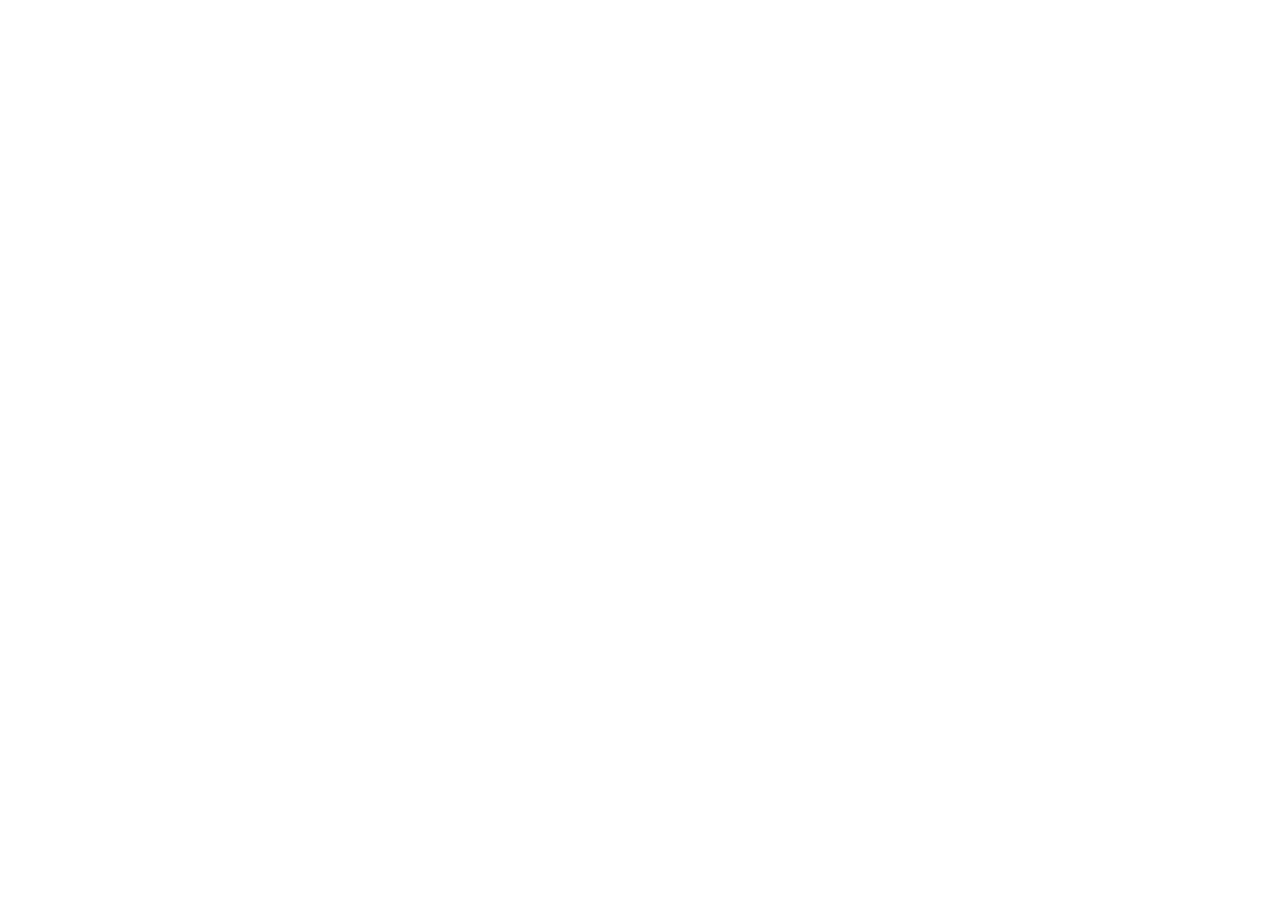
==== commit d4d2615e: "Add files via upload" ====
--- a/index.html.html
+++ b/index.html.html
@@ -4,52 +4,62 @@
 <meta charset="UTF-8">
 <meta name="viewport" content="width=device-width, initial-scale=1.0">
 <title>Deutsch Lernen — A1</title>
+<script src="https://cdn.jsdelivr.net/npm/@supabase/supabase-js@2"></script>
 <style>
 :root{--bg:#fff;--bg2:#f5f5f3;--bg3:#ebebea;--txt:#1a1a1a;--txt2:#666;--txt3:#999;--bor:rgba(0,0,0,0.12);--bor2:rgba(0,0,0,0.22);--green:#1D9E75;--gl:#E1F5EE;--gd:#085041;--bl:#E6F1FB;--bd:#0C447C;--rl:#FAECE7;--rd:#7A2010;--yl:#FEF3CD;--yd:#7A5200;--r:10px;--rs:6px;}
 @media(prefers-color-scheme:dark){:root{--bg:#1a1a1a;--bg2:#242424;--bg3:#2e2e2e;--txt:#f0f0f0;--txt2:#aaa;--txt3:#666;--bor:rgba(255,255,255,0.1);--bor2:rgba(255,255,255,0.2);--gl:#0F3D2C;--gd:#5DCAA5;--bl:#0C2340;--bd:#85B7EB;--rl:#3D150A;--rd:#F09575;--yl:#3D2F00;--yd:#F0C050;}}
 *{box-sizing:border-box;margin:0;padding:0;}
 body{font-family:-apple-system,BlinkMacSystemFont,'Segoe UI',sans-serif;background:var(--bg);color:var(--txt);min-height:100vh;}
 .app{max-width:600px;margin:0 auto;padding-bottom:60px;}
-/* NAV */
-.nav{display:flex;align-items:center;justify-content:space-between;padding:12px 16px;border-bottom:0.5px solid var(--bor);position:sticky;top:0;background:var(--bg);z-index:10;}
+.auth-wrap{min-height:100vh;display:flex;align-items:center;justify-content:center;padding:20px;}
+.auth-card{width:100%;max-width:400px;background:var(--bg);border:0.5px solid var(--bor2);border-radius:var(--r);padding:32px 28px;}
+.auth-logo{font-size:28px;text-align:center;margin-bottom:6px;}
+.auth-title{font-size:20px;font-weight:600;text-align:center;margin-bottom:4px;}
+.auth-sub{font-size:13px;color:var(--txt2);text-align:center;margin-bottom:24px;}
+.auth-tabs{display:flex;border:0.5px solid var(--bor);border-radius:var(--rs);overflow:hidden;margin-bottom:20px;}
+.auth-tab{flex:1;padding:8px;text-align:center;font-size:13px;cursor:pointer;background:var(--bg2);color:var(--txt2);}
+.auth-tab.active{background:var(--green);color:#fff;font-weight:500;}
+.field{margin-bottom:14px;}
+.field label{display:block;font-size:12px;font-weight:500;color:var(--txt2);margin-bottom:5px;}
+.field input,.field select{width:100%;padding:10px 12px;border:0.5px solid var(--bor2);border-radius:var(--rs);font-size:14px;background:var(--bg);color:var(--txt);outline:none;}
+.field input:focus,.field select:focus{border-color:var(--green);}
+.auth-btn{width:100%;padding:12px;border-radius:var(--rs);border:none;background:var(--green);color:#fff;font-size:14px;font-weight:600;cursor:pointer;margin-top:4px;}
+.auth-btn:disabled{opacity:0.6;cursor:default;}
+.auth-err{font-size:12px;color:#D85A30;text-align:center;margin-top:10px;min-height:18px;}
+.nav{display:flex;align-items:center;justify-content:space-between;padding:11px 16px;border-bottom:0.5px solid var(--bor);position:sticky;top:0;background:var(--bg);z-index:10;}
 .nav-logo{font-size:15px;font-weight:600;}
-.nav-right{display:flex;align-items:center;gap:10px;}
-.streak{display:flex;align-items:center;gap:4px;font-size:13px;font-weight:500;padding:3px 10px;border-radius:20px;background:var(--yl);color:var(--yd);}
+.nav-right{display:flex;align-items:center;gap:8px;}
+.streak{display:flex;align-items:center;gap:3px;font-size:13px;font-weight:500;padding:3px 9px;border-radius:20px;background:var(--yl);color:var(--yd);}
 .streak.cold{background:var(--bg2);color:var(--txt2);}
-.due-pill{font-size:12px;padding:3px 10px;border-radius:20px;background:var(--bl);color:var(--bd);font-weight:500;}
-.timer-txt{font-size:13px;font-weight:500;color:var(--green);font-variant-numeric:tabular-nums;cursor:pointer;padding:3px 8px;border-radius:20px;border:0.5px solid var(--bor);}
-.timer-txt.warn{color:#D85A30;}
-/* TABS */
+.due-pill{font-size:12px;padding:3px 9px;border-radius:20px;background:var(--bl);color:var(--bd);font-weight:500;}
+.user-btn{font-size:12px;padding:3px 9px;border-radius:20px;border:0.5px solid var(--bor);background:var(--bg2);color:var(--txt2);cursor:pointer;}
+.sync-dot{width:7px;height:7px;border-radius:50%;background:var(--green);display:inline-block;}
+.sync-dot.syncing{background:#F0A020;animation:pulse 1s infinite;}
+.sync-dot.err{background:#D85A30;}
+@keyframes pulse{0%,100%{opacity:1;}50%{opacity:0.3;}}
 .tabs{display:flex;padding:0 16px;border-bottom:0.5px solid var(--bor);background:var(--bg);position:sticky;top:45px;z-index:9;overflow-x:auto;}
-.tab{flex:1;min-width:52px;padding:10px 4px;text-align:center;font-size:12px;color:var(--txt2);cursor:pointer;border-bottom:2px solid transparent;white-space:nowrap;}
+.tab{flex:1;min-width:48px;padding:9px 4px;text-align:center;font-size:12px;color:var(--txt2);cursor:pointer;border-bottom:2px solid transparent;white-space:nowrap;}
 .tab.active{color:var(--green);border-bottom-color:var(--green);font-weight:500;}
-/* CONTENT */
 .content{padding:14px 16px;}
-/* STATS */
 .stats-row{display:flex;gap:8px;margin-bottom:12px;}
 .stat{flex:1;background:var(--bg2);border-radius:var(--rs);padding:9px;text-align:center;}
-.stat-n{font-size:18px;font-weight:600;color:var(--txt);}
+.stat-n{font-size:18px;font-weight:600;}
 .stat-l{font-size:11px;color:var(--txt2);margin-top:1px;}
-/* PROG BAR */
 .prog-bar{height:4px;background:var(--bg3);border-radius:2px;margin-bottom:12px;overflow:hidden;}
 .prog-fill{height:100%;background:var(--green);border-radius:2px;transition:width 0.4s;}
-/* CAT BUTTONS */
 .cat-grid{display:flex;flex-wrap:wrap;gap:6px;margin-bottom:12px;}
-.cat-btn{display:flex;align-items:center;gap:4px;padding:4px 10px;border-radius:20px;border:0.5px solid var(--bor);background:var(--bg);color:var(--txt2);font-size:12px;cursor:pointer;transition:all 0.15s;}
+.cat-btn{display:flex;align-items:center;gap:4px;padding:4px 10px;border-radius:20px;border:0.5px solid var(--bor);background:var(--bg);color:var(--txt2);font-size:12px;cursor:pointer;}
 .cat-btn.active{border-color:var(--green);background:var(--gl);color:var(--gd);font-weight:500;}
-/* MODE ROW */
 .mode-row{display:flex;gap:6px;margin-bottom:12px;}
-.mode-btn{flex:1;padding:7px 4px;border-radius:var(--rs);border:0.5px solid var(--bor);background:var(--bg);color:var(--txt2);font-size:12px;cursor:pointer;transition:all 0.15s;text-align:center;}
+.mode-btn{flex:1;padding:7px 4px;border-radius:var(--rs);border:0.5px solid var(--bor);background:var(--bg);color:var(--txt2);font-size:12px;cursor:pointer;text-align:center;}
 .mode-btn.active{background:var(--green);color:#fff;border-color:var(--green);}
-/* CARD */
 .card{background:var(--bg);border:0.5px solid var(--bor2);border-radius:var(--r);padding:18px;margin-bottom:10px;}
 .card-top{display:flex;align-items:center;justify-content:space-between;margin-bottom:12px;}
 .cat-tag{font-size:11px;padding:2px 10px;border-radius:20px;background:var(--bg2);color:var(--txt2);}
 .speak-btn{display:flex;align-items:center;gap:4px;font-size:12px;padding:3px 10px;border-radius:20px;border:0.5px solid var(--bor);background:none;color:var(--txt2);cursor:pointer;}
 .speak-btn.speaking{border-color:var(--green);color:var(--green);background:var(--gl);}
-.word-center{text-align:center;margin-bottom:6px;}
-.art-s{font-size:13px;color:var(--txt3);font-style:italic;margin-bottom:2px;}
-.de-word{font-size:30px;font-weight:600;color:var(--txt);}
+.art-s{font-size:13px;color:var(--txt3);font-style:italic;margin-bottom:2px;text-align:center;}
+.de-word{font-size:30px;font-weight:600;color:var(--txt);text-align:center;}
 .en-word{font-size:15px;color:var(--green);font-weight:500;text-align:center;margin-bottom:8px;}
 .divider{height:0.5px;background:var(--bor);margin:10px 0;}
 .phrase-block{margin-bottom:7px;padding:9px 11px;background:var(--bg2);border-radius:var(--rs);}
@@ -61,46 +71,40 @@
 .psb:hover{color:var(--green);}
 .hint-txt{text-align:center;font-size:12px;color:var(--txt3);margin-top:10px;cursor:pointer;padding:6px;border-radius:var(--rs);}
 .hint-txt:hover{background:var(--bg2);}
-/* BUTTONS */
 .btn-row{display:flex;gap:8px;margin-top:10px;}
-.btn{flex:1;padding:11px;border-radius:var(--rs);border:0.5px solid var(--bor);font-size:13px;cursor:pointer;font-weight:500;transition:all 0.15s;background:var(--bg2);color:var(--txt2);}
+.btn{flex:1;padding:11px;border-radius:var(--rs);border:0.5px solid var(--bor);font-size:13px;cursor:pointer;font-weight:500;background:var(--bg2);color:var(--txt2);}
 .btn-g{background:var(--gl);color:var(--gd);border-color:var(--green);}
-.btn-b{background:var(--bl);color:var(--bd);border-color:#5DCAA5;}
 .btn-next{width:100%;margin-top:10px;padding:11px;border-radius:var(--rs);border:none;background:var(--green);color:#fff;font-size:14px;font-weight:500;cursor:pointer;}
-.btn-next:hover{background:#0F6E56;}
 .sm2-note{font-size:11px;text-align:center;color:var(--txt3);margin-top:6px;}
 .sm2-note b{color:var(--green);}
-/* QUIZ */
+.info-box{background:var(--bg2);border-radius:var(--rs);padding:10px 12px;font-size:12px;color:var(--txt2);line-height:1.6;margin-bottom:12px;}
+.info-box b{color:var(--txt);font-weight:500;}
 .quiz-grid{display:grid;grid-template-columns:1fr 1fr;gap:8px;margin-top:10px;}
-.q-opt{padding:12px 8px;border-radius:var(--rs);border:0.5px solid var(--bor);background:var(--bg);color:var(--txt);font-size:13px;cursor:pointer;text-align:center;line-height:1.4;transition:all 0.15s;}
+.q-opt{padding:12px 8px;border-radius:var(--rs);border:0.5px solid var(--bor);background:var(--bg);color:var(--txt);font-size:13px;cursor:pointer;text-align:center;line-height:1.4;}
 .q-opt:hover:not(:disabled){border-color:var(--green);background:var(--gl);color:var(--gd);}
 .q-opt.correct{background:var(--gl);border-color:var(--green);color:var(--gd);}
 .q-opt.wrong{background:var(--rl);border-color:#D85A30;color:var(--rd);}
 .q-opt:disabled{cursor:default;}
-/* FILL-IN */
 .blank-phrase{font-size:18px;font-weight:500;color:var(--txt);text-align:center;line-height:1.8;}
 .blank{display:inline-block;background:var(--bg2);border-bottom:2px solid var(--green);min-width:80px;height:22px;vertical-align:middle;border-radius:2px;}
-/* GENDER MODE */
 .gender-card{background:var(--bg);border:0.5px solid var(--bor2);border-radius:var(--r);padding:24px 18px;text-align:center;margin-bottom:10px;}
-.gender-word{font-size:36px;font-weight:600;color:var(--txt);margin-bottom:6px;}
+.gender-word{font-size:36px;font-weight:600;margin-bottom:6px;}
 .gender-hint{font-size:13px;color:var(--txt2);margin-bottom:20px;}
 .gender-btns{display:flex;gap:10px;justify-content:center;margin-bottom:12px;}
-.g-btn{flex:1;max-width:120px;padding:14px 8px;border-radius:var(--rs);border:0.5px solid var(--bor2);background:var(--bg2);color:var(--txt);font-size:18px;font-weight:600;cursor:pointer;transition:all 0.15s;}
-.g-btn:hover:not(:disabled){transform:translateY(-2px);border-color:var(--green);}
+.g-btn{flex:1;max-width:120px;padding:14px 8px;border-radius:var(--rs);border:0.5px solid var(--bor2);background:var(--bg2);color:var(--txt);font-size:18px;font-weight:600;cursor:pointer;}
+.g-btn:hover:not(:disabled){border-color:var(--green);}
 .g-btn.correct{background:var(--gl);border-color:var(--green);color:var(--gd);}
 .g-btn.wrong{background:var(--rl);border-color:#D85A30;color:var(--rd);}
 .g-btn:disabled{cursor:default;}
-.gender-result{font-size:15px;font-weight:500;margin-top:8px;min-height:24px;}
+.gender-result{font-size:15px;font-weight:500;margin-top:8px;}
 .gender-result.ok{color:var(--green);}
 .gender-result.no{color:#D85A30;}
 .gender-score{display:flex;gap:8px;margin-bottom:12px;}
 .gscore{flex:1;background:var(--bg2);border-radius:var(--rs);padding:8px;text-align:center;}
 .gscore-n{font-size:20px;font-weight:600;}
 .gscore-l{font-size:11px;color:var(--txt2);}
-/* BROWSE */
 .list-sec{margin-bottom:20px;}
 .list-cat-hdr{font-size:14px;font-weight:600;padding:8px 0 6px;border-bottom:0.5px solid var(--bor);margin-bottom:8px;display:flex;justify-content:space-between;}
-.list-prog{font-size:12px;color:var(--txt2);font-weight:400;}
 .list-word{margin-bottom:6px;border:0.5px solid var(--bor);border-radius:var(--rs);overflow:hidden;}
 .list-hdr{display:flex;align-items:center;justify-content:space-between;padding:9px 12px;cursor:pointer;background:var(--bg);}
 .list-hdr:hover{background:var(--bg2);}
@@ -109,17 +113,38 @@
 .lw-de{font-size:14px;font-weight:500;}
 .lw-en{font-size:12px;color:var(--txt2);}
 .lw-known{font-size:11px;color:var(--gd);background:var(--gl);border-radius:20px;padding:2px 8px;flex-shrink:0;}
-.lw-due{font-size:11px;color:var(--bd);background:var(--bl);border-radius:20px;padding:2px 8px;flex-shrink:0;}
 .list-body{padding:10px 12px;background:var(--bg2);display:none;}
 .list-body.open{display:block;}
-.list-phrase{margin-bottom:7px;display:flex;align-items:flex-start;gap:8px;}
 .lp-de{font-size:13px;font-weight:500;}
 .lp-de .hw{color:var(--green);}
 .lp-en{font-size:12px;color:var(--txt2);margin-top:2px;}
-.mark-row{margin-top:8px;}
-.mark-btn{font-size:12px;padding:4px 12px;border-radius:20px;cursor:pointer;border:0.5px solid var(--bor);background:var(--bg);color:var(--txt2);}
+.mark-btn{font-size:12px;padding:4px 12px;border-radius:20px;cursor:pointer;border:0.5px solid var(--bor);background:var(--bg);color:var(--txt2);margin-top:8px;}
 .mark-btn.known{background:var(--gl);color:var(--gd);border-color:var(--green);}
-/* PLAN */
+.end-card{text-align:center;padding:40px 20px;}
+.end-emoji{font-size:40px;margin-bottom:10px;}
+.end-title{font-size:20px;font-weight:600;margin-bottom:8px;}
+.end-sub{font-size:14px;color:var(--txt2);margin-bottom:20px;}
+.dash-wrap{padding:16px;}
+.dash-title{font-size:18px;font-weight:600;margin-bottom:4px;}
+.dash-sub{font-size:13px;color:var(--txt2);margin-bottom:16px;}
+.dash-stats{display:grid;grid-template-columns:repeat(3,1fr);gap:8px;margin-bottom:20px;}
+.dash-stat{background:var(--bg2);border-radius:var(--rs);padding:12px;text-align:center;}
+.dash-n{font-size:22px;font-weight:600;}
+.dash-l{font-size:11px;color:var(--txt2);}
+.student-card{border:0.5px solid var(--bor);border-radius:var(--r);padding:14px 16px;margin-bottom:10px;background:var(--bg);}
+.student-top{display:flex;align-items:flex-start;justify-content:space-between;margin-bottom:10px;gap:10px;}
+.student-name{font-size:15px;font-weight:500;}
+.student-email{font-size:12px;color:var(--txt2);}
+.sbadges{display:flex;gap:5px;flex-wrap:wrap;}
+.sb{font-size:11px;padding:2px 9px;border-radius:20px;}
+.sb-g{background:var(--gl);color:var(--gd);}
+.sb-b{background:var(--bl);color:var(--bd);}
+.sb-y{background:var(--yl);color:var(--yd);}
+.sb-r{background:var(--rl);color:var(--rd);}
+.s-prog{height:6px;background:var(--bg3);border-radius:3px;overflow:hidden;margin-top:8px;}
+.s-prog-fill{height:100%;background:var(--green);border-radius:3px;}
+.s-prog-lbl{font-size:11px;color:var(--txt2);margin-top:4px;}
+.refresh-btn{font-size:12px;padding:5px 14px;border-radius:20px;border:0.5px solid var(--bor);background:var(--bg2);color:var(--txt2);cursor:pointer;margin-bottom:14px;}
 .plan-stats{display:flex;gap:8px;margin-bottom:12px;}
 .day-card{border:0.5px solid var(--bor);border-radius:var(--r);margin-bottom:8px;overflow:hidden;}
 .day-card.today{border-color:var(--green);border-width:1.5px;}
@@ -136,9 +161,6 @@
 .badge{font-size:11px;padding:2px 8px;border-radius:20px;}
 .badge-g{background:var(--gl);color:var(--gd);}
 .badge-b{background:var(--bl);color:var(--bd);}
-.badge-today{background:var(--gl);color:var(--gd);font-weight:500;}
-.day-min{font-size:12px;color:var(--txt2);}
-.day-chev{font-size:16px;color:var(--txt3);}
 .day-body{padding:12px 14px;background:var(--bg2);border-top:0.5px solid var(--bor);display:none;}
 .day-body.open{display:block;}
 .sec-lbl{font-size:11px;font-weight:500;color:var(--txt3);letter-spacing:0.05em;margin:10px 0 5px;}
@@ -155,569 +177,350 @@
 .mnem-item:last-child{border:none;}
 .done-btn{width:100%;margin-top:10px;padding:9px;border-radius:var(--rs);border:0.5px solid var(--green);background:var(--green);color:#fff;font-size:13px;font-weight:500;cursor:pointer;}
 .undone-btn{width:100%;margin-top:10px;padding:9px;border-radius:var(--rs);border:0.5px solid var(--bor);background:var(--bg);color:var(--txt2);font-size:13px;cursor:pointer;}
-.end-card{text-align:center;padding:40px 20px;}
-.end-emoji{font-size:40px;margin-bottom:10px;}
-.end-title{font-size:20px;font-weight:600;margin-bottom:8px;}
-.end-sub{font-size:14px;color:var(--txt2);margin-bottom:20px;}
-.info-box{background:var(--bg2);border-radius:var(--rs);padding:12px 14px;font-size:13px;color:var(--txt2);line-height:1.6;margin-bottom:12px;}
-.info-box b{color:var(--txt);font-weight:500;}
 </style>
 </head>
 <body>
-<div class="app">
-
-<div class="nav">
-  <div class="nav-logo">🇩🇪 Deutsch Lernen</div>
-  <div class="nav-right">
-    <div class="streak cold" id="streak-el">❄️ 0</div>
-    <div class="due-pill" id="due-pill">— due</div>
-    <div class="timer-txt" id="timer-el" onclick="toggleTimer()">40:00</div>
+
+<div id="auth-screen" class="auth-wrap" style="display:none">
+  <div class="auth-card">
+    <div class="auth-logo">🇩🇪</div>
+    <div class="auth-title">Deutsch Lernen</div>
+    <div class="auth-sub">Sign in to save your progress across all devices</div>
+    <div class="auth-tabs">
+      <div class="auth-tab active" id="tab-login" onclick="switchAuth('login')">Sign in</div>
+      <div class="auth-tab" id="tab-signup" onclick="switchAuth('signup')">Sign up</div>
+    </div>
+    <div id="login-form">
+      <div class="field"><label>Email</label><input type="email" id="li-email" placeholder="you@example.com"></div>
+      <div class="field"><label>Password</label><input type="password" id="li-pass" placeholder="••••••••"></div>
+      <button class="auth-btn" id="li-btn" onclick="doLogin()">Sign in</button>
+    </div>
+    <div id="signup-form" style="display:none">
+      <div class="field"><label>Your name (shown to teacher)</label><input type="text" id="su-name" placeholder="e.g. Ana"></div>
+      <div class="field"><label>Email</label><input type="email" id="su-email" placeholder="you@example.com"></div>
+      <div class="field"><label>Password (min 6 chars)</label><input type="password" id="su-pass" placeholder="••••••••"></div>
+      <div class="field"><label>I am a...</label><select id="su-role"><option value="student">Student</option><option value="teacher">Teacher</option></select></div>
+      <button class="auth-btn" id="su-btn" onclick="doSignup()">Create account</button>
+    </div>
+    <div class="auth-err" id="auth-err"></div>
   </div>
 </div>
 
-<div class="tabs">
-  <div class="tab active" onclick="setTab('flash')">Flash</div>
-  <div class="tab" onclick="setTab('quiz')">Quiz</div>
-  <div class="tab" onclick="setTab('fill')">Fill-in</div>
-  <div class="tab" onclick="setTab('gender')">Gender</div>
-  <div class="tab" onclick="setTab('browse')">Browse</div>
-  <div class="tab" onclick="setTab('plan')">Plan</div>
+<div id="main-app" class="app" style="display:none">
+  <div class="nav">
+    <div class="nav-logo">🇩🇪 Deutsch Lernen</div>
+    <div class="nav-right">
+      <span class="sync-dot" id="sync-dot" title="Sync status"></span>
+      <div class="streak cold" id="streak-el">❄️ 0</div>
+      <div class="due-pill" id="due-pill">— due</div>
+      <button class="user-btn" id="user-btn" onclick="doSignout()">Sign out</button>
+    </div>
+  </div>
+  <div class="tabs">
+    <div class="tab active" onclick="setTab('flash')">Flash</div>
+    <div class="tab" onclick="setTab('quiz')">Quiz</div>
+    <div class="tab" onclick="setTab('fill')">Fill-in</div>
+    <div class="tab" onclick="setTab('gender')">Gender</div>
+    <div class="tab" onclick="setTab('browse')">Browse</div>
+    <div class="tab" onclick="setTab('plan')">Plan</div>
+  </div>
+  <div class="content" id="content"><div style="text-align:center;padding:60px;color:var(--txt2)">Loading your progress...</div></div>
 </div>
 
-<div class="content" id="content"></div>
+<div id="teacher-app" class="app" style="display:none">
+  <div class="nav">
+    <div class="nav-logo">🇩🇪 Teacher Dashboard</div>
+    <div class="nav-right"><button class="user-btn" onclick="doSignout()">Sign out</button></div>
+  </div>
+  <div id="teacher-content"><div style="text-align:center;padding:60px;color:var(--txt2)">Loading class data...</div></div>
 </div>
 
 <script>
-const DATA = {
-  "Person":[
-    {de:"Name",art:"der",en:"name",phrases:[["Wie ist dein Name?","What is your name?"],["Mein Name ist Maria.","My name is Maria."]]},
-    {de:"Adresse",art:"die",en:"address",phrases:[["Wie ist deine Adresse?","What is your address?"],["Ich kenne deine Adresse nicht.","I don't know your address."]]},
-    {de:"Telefon",art:"das",en:"telephone",phrases:[["Ich habe kein Telefon.","I don't have a phone."],["Mein Telefon klingelt.","My phone is ringing."]]},
-    {de:"Alter",art:"das",en:"age",phrases:[["Was ist dein Alter?","What is your age?"],["Mein Alter ist 25 Jahre.","My age is 25 years."]]},
-    {de:"Herkunft",art:"die",en:"origin",phrases:[["Was ist deine Herkunft?","What is your origin?"],["Meine Herkunft ist Polen.","My origin is Poland."]]},
-    {de:"Aussehen",art:"das",en:"appearance",phrases:[["Das Aussehen ist wichtig.","Appearance is important."],["Sein Aussehen ist gut.","His appearance is good."]]},
-    {de:"Familie",art:"die",en:"family",phrases:[["Meine Familie ist groß.","My family is big."],["Hast du eine Familie?","Do you have a family?"]]},
-    {de:"Tagesablauf",art:"der",en:"daily routine",phrases:[["Mein Tagesablauf beginnt um 7 Uhr.","My daily routine starts at 7."],["Was ist dein Tagesablauf?","What is your daily routine?"]]}
-  ],
-  "Wohnen":[
-    {de:"Wohnung",art:"die",en:"apartment",phrases:[["Die Wohnung ist groß.","The apartment is big."],["Ich suche eine Wohnung.","I am looking for an apartment."]]},
-    {de:"Zimmer",art:"das",en:"room",phrases:[["Das Zimmer ist klein.","The room is small."],["Wie viele Zimmer hat die Wohnung?","How many rooms does the apartment have?"]]},
-    {de:"Möbel",art:"die",en:"furniture",phrases:[["Die Möbel sind teuer.","The furniture is expensive."],["Ich kaufe neue Möbel.","I am buying new furniture."]]},
-    {de:"Miete",art:"die",en:"rent",phrases:[["Die Miete ist teuer.","The rent is expensive."],["Ich zahle die Miete monatlich.","I pay the rent monthly."]]},
-    {de:"Umzug",art:"der",en:"move",phrases:[["Der Umzug war anstrengend.","The move was exhausting."],["Ich plane einen Umzug.","I am planning a move."]]}
-  ],
-  "Umwelt":[
-    {de:"Wetter",art:"das",en:"weather",phrases:[["Das Wetter ist schön heute.","The weather is nice today."],["Wie ist das Wetter?","What is the weather like?"]]},
-    {de:"Tier",art:"das",en:"animal",phrases:[["Das Tier ist groß.","The animal is big."],["Ich habe ein Tier zu Hause.","I have an animal at home."]]},
-    {de:"Pflanze",art:"die",en:"plant",phrases:[["Die Pflanze braucht Wasser.","The plant needs water."],["Ich habe eine neue Pflanze.","I have a new plant."]]},
-    {de:"Klima",art:"das",en:"climate",phrases:[["Das Klima ist warm hier.","The climate is warm here."],["Das Klima ändert sich.","The climate is changing."]]}
-  ],
-  "Reisen":[
-    {de:"Reise",art:"die",en:"trip",phrases:[["Die Reise war lang.","The trip was long."],["Ich mache eine Reise.","I am going on a trip."]]},
-    {de:"Zug",art:"der",en:"train",phrases:[["Der Zug hat Verspätung.","The train is late."],["Ich fahre mit dem Zug.","I am travelling by train."]]},
-    {de:"Unterkunft",art:"die",en:"accommodation",phrases:[["Ich suche eine Unterkunft.","I am looking for accommodation."],["Die Unterkunft ist günstig.","The accommodation is affordable."]]},
-    {de:"Gepäck",art:"das",en:"luggage",phrases:[["Mein Gepäck ist schwer.","My luggage is heavy."],["Ich habe viel Gepäck.","I have a lot of luggage."]]},
-    {de:"Bahnhof",art:"der",en:"train station",phrases:[["Wo ist der Bahnhof?","Where is the train station?"],["Ich bin am Bahnhof.","I am at the train station."]]}
-  ],
-  "Essen/Trinken":[
-    {de:"Frühstück",art:"das",en:"breakfast",phrases:[["Das Frühstück ist fertig.","Breakfast is ready."],["Was isst du zum Frühstück?","What do you eat for breakfast?"]]},
-    {de:"Getränk",art:"das",en:"drink",phrases:[["Das Getränk ist kalt.","The drink is cold."],["Was ist dein Lieblingsgetränk?","What is your favourite drink?"]]},
-    {de:"Speise",art:"die",en:"dish",phrases:[["Die Speise ist lecker.","The dish is delicious."],["Was ist die Speise des Tages?","What is today's dish?"]]},
-    {de:"Restaurant",art:"das",en:"restaurant",phrases:[["Das Restaurant ist voll.","The restaurant is full."],["Gehen wir ins Restaurant!","Let's go to the restaurant!"]]},
-    {de:"Mahlzeit",art:"die",en:"meal",phrases:[["Die Mahlzeit ist fertig.","The meal is ready."],["Die Mahlzeit war lecker.","The meal was delicious."]]}
-  ],
-  "Einkaufen":[
-    {de:"Preis",art:"der",en:"price",phrases:[["Der Preis ist zu hoch.","The price is too high."],["Was ist der Preis?","What is the price?"]]},
-    {de:"Bezahlen",art:null,en:"paying",phrases:[["Ich möchte bezahlen.","I would like to pay."],["Wie möchtest du bezahlen?","How would you like to pay?"]]},
-    {de:"Kleidung",art:"die",en:"clothing",phrases:[["Die Kleidung ist teuer.","The clothing is expensive."],["Ich kaufe neue Kleidung.","I am buying new clothing."]]},
-    {de:"Geschäft",art:"das",en:"shop",phrases:[["Das Geschäft ist offen.","The shop is open."],["Ich gehe ins Geschäft.","I am going to the shop."]]},
-    {de:"Lebensmittel",art:"die",en:"groceries",phrases:[["Die Lebensmittel sind frisch.","The groceries are fresh."],["Ich kaufe Lebensmittel.","I am buying groceries."]]}
-  ],
-  "Dienstleistungen":[
-    {de:"Post",art:"die",en:"post office",phrases:[["Die Post ist geschlossen.","The post office is closed."],["Ich gehe zur Post.","I am going to the post office."]]},
-    {de:"Bank",art:"die",en:"bank",phrases:[["Die Bank ist in der Nähe.","The bank is nearby."],["Ich gehe zur Bank.","I am going to the bank."]]},
-    {de:"Polizei",art:"die",en:"police",phrases:[["Ich rufe die Polizei.","I am calling the police."],["Die Polizei kommt.","The police are coming."]]},
-    {de:"Apotheke",art:"die",en:"pharmacy",phrases:[["Die Apotheke ist offen.","The pharmacy is open."],["Ich gehe in die Apotheke.","I am going to the pharmacy."]]}
-  ],
-  "Erziehung":[
-    {de:"Schule",art:"die",en:"school",phrases:[["Die Schule beginnt um 8 Uhr.","School starts at 8."],["Das Kind geht in die Schule.","The child goes to school."]]},
-    {de:"Lernen",art:null,en:"learning",phrases:[["Lernen macht Spaß!","Learning is fun!"],["Ich lerne jeden Tag.","I learn every day."]]},
-    {de:"Sprachen",art:"die",en:"languages",phrases:[["Welche Sprachen sprichst du?","Which languages do you speak?"],["Ich lerne viele Sprachen.","I am learning many languages."]]},
-    {de:"Prüfung",art:"die",en:"exam",phrases:[["Ich habe eine Prüfung morgen.","I have an exam tomorrow."],["Die Prüfung war schwer.","The exam was hard."]]}
-  ],
-  "Arbeit/Beruf":[
-    {de:"Beruf",art:"der",en:"profession",phrases:[["Was ist dein Beruf?","What is your profession?"],["Mein Beruf ist Lehrer.","My profession is teacher."]]},
-    {de:"Kollege",art:"der",en:"colleague",phrases:[["Mein Kollege ist nett.","My colleague is nice."],["Ich arbeite mit meinem Kollegen.","I work with my colleague."]]},
-    {de:"Urlaub",art:"der",en:"holiday",phrases:[["Mein Urlaub beginnt morgen.","My holiday starts tomorrow."],["Ich mache Urlaub.","I am on holiday."]]},
-    {de:"Gehalt",art:"das",en:"salary",phrases:[["Mein Gehalt ist gut.","My salary is good."],["Ich bekomme mein Gehalt am Freitag.","I receive my salary on Friday."]]}
-  ],
-  "Freizeit":[
-    {de:"Sport",art:"der",en:"sport",phrases:[["Sport macht Spaß!","Sport is fun!"],["Ich treibe Sport.","I do sport."]]},
-    {de:"Hobby",art:"das",en:"hobby",phrases:[["Mein Hobby ist Lesen.","My hobby is reading."],["Was ist dein Hobby?","What is your hobby?"]]},
-    {de:"Musik",art:"die",en:"music",phrases:[["Die Musik ist laut.","The music is loud."],["Ich höre gern Musik.","I like listening to music."]]},
-    {de:"Kino",art:"das",en:"cinema",phrases:[["Das Kino ist in der Nähe.","The cinema is nearby."],["Ich gehe ins Kino.","I am going to the cinema."]]},
-    {de:"Internet",art:"das",en:"internet",phrases:[["Das Internet ist langsam.","The internet is slow."],["Ich nutze das Internet täglich.","I use the internet daily."]]}
-  ]
+const SURL='https://yngsuxuamhzefkkjsgus.supabase.co';
+const SKEY='eyJhbGciOiJIUzI1NiIsInR5cCI6IkpXVCJ9.eyJpc3MiOiJzdXBhYmFzZSIsInJlZiI6InluZ3N1eHVhbWh6ZWZra2pzZ3VzIiwicm9sZSI6ImFub24iLCJpYXQiOjE3NzkwMTg1MDcsImV4cCI6MjA5NDU5NDUwN30.XMBgluFUd6Hs8Zf0l8eEVXDsgzsSXqnWduUulmhaavk';
+const sb=supabase.createClient(SURL,SKEY);
+let CU=null,CP=null,syncT=null,pending={};
+let sm2Cache={},known=new Set(),streakN=0,lastStudy=null,doneDays=new Set();
+let tab='flash',flashMode='de',selCats=new Set(Object.keys(DATA_PLACEHOLDER)),queue=[],qIdx=0,revealed=false;
+let quizSt=null,blankSt=null,gQ=[],gIdx=0,gAns=false,gScore={ok:0,tot:0};
+
+// ── DATA ─────────────────────────────────────────────
+const DATA={
+  "Person":[{de:"Name",art:"der",en:"name",phrases:[["Wie ist dein Name?","What is your name?"],["Mein Name ist Maria.","My name is Maria."]]},{de:"Adresse",art:"die",en:"address",phrases:[["Wie ist deine Adresse?","What is your address?"],["Ich kenne deine Adresse nicht.","I don't know your address."]]},{de:"Telefon",art:"das",en:"telephone",phrases:[["Ich habe kein Telefon.","I don't have a phone."],["Mein Telefon klingelt.","My phone is ringing."]]},{de:"Alter",art:"das",en:"age",phrases:[["Was ist dein Alter?","What is your age?"],["Mein Alter ist 25 Jahre.","My age is 25 years."]]},{de:"Herkunft",art:"die",en:"origin",phrases:[["Was ist deine Herkunft?","What is your origin?"],["Meine Herkunft ist Polen.","My origin is Poland."]]},{de:"Aussehen",art:"das",en:"appearance",phrases:[["Das Aussehen ist wichtig.","Appearance is important."],["Sein Aussehen ist gut.","His appearance is good."]]},{de:"Familie",art:"die",en:"family",phrases:[["Meine Familie ist groß.","My family is big."],["Hast du eine Familie?","Do you have a family?"]]},{de:"Tagesablauf",art:"der",en:"daily routine",phrases:[["Mein Tagesablauf beginnt um 7 Uhr.","My daily routine starts at 7."],["Was ist dein Tagesablauf?","What is your daily routine?"]]}],
+  "Wohnen":[{de:"Wohnung",art:"die",en:"apartment",phrases:[["Die Wohnung ist groß.","The apartment is big."],["Ich suche eine Wohnung.","I am looking for an apartment."]]},{de:"Zimmer",art:"das",en:"room",phrases:[["Das Zimmer ist klein.","The room is small."],["Wie viele Zimmer hat die Wohnung?","How many rooms does the apartment have?"]]},{de:"Möbel",art:"die",en:"furniture",phrases:[["Die Möbel sind teuer.","The furniture is expensive."],["Ich kaufe neue Möbel.","I am buying new furniture."]]},{de:"Miete",art:"die",en:"rent",phrases:[["Die Miete ist teuer.","The rent is expensive."],["Ich zahle die Miete monatlich.","I pay the rent monthly."]]},{de:"Umzug",art:"der",en:"move",phrases:[["Der Umzug war anstrengend.","The move was exhausting."],["Ich plane einen Umzug.","I am planning a move."]]}],
+  "Umwelt":[{de:"Wetter",art:"das",en:"weather",phrases:[["Das Wetter ist schön heute.","The weather is nice today."],["Wie ist das Wetter?","What is the weather like?"]]},{de:"Tier",art:"das",en:"animal",phrases:[["Das Tier ist groß.","The animal is big."],["Ich habe ein Tier zu Hause.","I have an animal at home."]]},{de:"Pflanze",art:"die",en:"plant",phrases:[["Die Pflanze braucht Wasser.","The plant needs water."],["Ich habe eine neue Pflanze.","I have a new plant."]]},{de:"Klima",art:"das",en:"climate",phrases:[["Das Klima ist warm hier.","The climate is warm here."],["Das Klima ändert sich.","The climate is changing."]]}],
+  "Reisen":[{de:"Reise",art:"die",en:"trip",phrases:[["Die Reise war lang.","The trip was long."],["Ich mache eine Reise.","I am going on a trip."]]},{de:"Zug",art:"der",en:"train",phrases:[["Der Zug hat Verspätung.","The train is late."],["Ich fahre mit dem Zug.","I am travelling by train."]]},{de:"Unterkunft",art:"die",en:"accommodation",phrases:[["Ich suche eine Unterkunft.","I am looking for accommodation."],["Die Unterkunft ist günstig.","The accommodation is affordable."]]},{de:"Gepäck",art:"das",en:"luggage",phrases:[["Mein Gepäck ist schwer.","My luggage is heavy."],["Ich habe viel Gepäck.","I have a lot of luggage."]]},{de:"Bahnhof",art:"der",en:"train station",phrases:[["Wo ist der Bahnhof?","Where is the train station?"],["Ich bin am Bahnhof.","I am at the train station."]]}],
+  "Essen/Trinken":[{de:"Frühstück",art:"das",en:"breakfast",phrases:[["Das Frühstück ist fertig.","Breakfast is ready."],["Was isst du zum Frühstück?","What do you eat for breakfast?"]]},{de:"Getränk",art:"das",en:"drink",phrases:[["Das Getränk ist kalt.","The drink is cold."],["Was ist dein Lieblingsgetränk?","What is your favourite drink?"]]},{de:"Speise",art:"die",en:"dish",phrases:[["Die Speise ist lecker.","The dish is delicious."],["Was ist die Speise des Tages?","What is today's dish?"]]},{de:"Restaurant",art:"das",en:"restaurant",phrases:[["Das Restaurant ist voll.","The restaurant is full."],["Gehen wir ins Restaurant!","Let's go to the restaurant!"]]},{de:"Mahlzeit",art:"die",en:"meal",phrases:[["Die Mahlzeit ist fertig.","The meal is ready."],["Die Mahlzeit war lecker.","The meal was delicious."]]}],
+  "Einkaufen":[{de:"Preis",art:"der",en:"price",phrases:[["Der Preis ist zu hoch.","The price is too high."],["Was ist der Preis?","What is the price?"]]},{de:"Bezahlen",art:null,en:"paying",phrases:[["Ich möchte bezahlen.","I would like to pay."],["Wie möchtest du bezahlen?","How would you like to pay?"]]},{de:"Kleidung",art:"die",en:"clothing",phrases:[["Die Kleidung ist teuer.","The clothing is expensive."],["Ich kaufe neue Kleidung.","I am buying new clothing."]]},{de:"Geschäft",art:"das",en:"shop",phrases:[["Das Geschäft ist offen.","The shop is open."],["Ich gehe ins Geschäft.","I am going to the shop."]]},{de:"Lebensmittel",art:"die",en:"groceries",phrases:[["Die Lebensmittel sind frisch.","The groceries are fresh."],["Ich kaufe Lebensmittel.","I am buying groceries."]]}],
+  "Dienstleistungen":[{de:"Post",art:"die",en:"post office",phrases:[["Die Post ist geschlossen.","The post office is closed."],["Ich gehe zur Post.","I am going to the post office."]]},{de:"Bank",art:"die",en:"bank",phrases:[["Die Bank ist in der Nähe.","The bank is nearby."],["Ich gehe zur Bank.","I am going to the bank."]]},{de:"Polizei",art:"die",en:"police",phrases:[["Ich rufe die Polizei.","I am calling the police."],["Die Polizei kommt.","The police are coming."]]},{de:"Apotheke",art:"die",en:"pharmacy",phrases:[["Die Apotheke ist offen.","The pharmacy is open."],["Ich gehe in die Apotheke.","I am going to the pharmacy."]]}],
+  "Erziehung":[{de:"Schule",art:"die",en:"school",phrases:[["Die Schule beginnt um 8 Uhr.","School starts at 8."],["Das Kind geht in die Schule.","The child goes to school."]]},{de:"Lernen",art:null,en:"learning",phrases:[["Lernen macht Spaß!","Learning is fun!"],["Ich lerne jeden Tag.","I learn every day."]]},{de:"Sprachen",art:"die",en:"languages",phrases:[["Welche Sprachen sprichst du?","Which languages do you speak?"],["Ich lerne viele Sprachen.","I am learning many languages."]]},{de:"Prüfung",art:"die",en:"exam",phrases:[["Ich habe eine Prüfung morgen.","I have an exam tomorrow."],["Die Prüfung war schwer.","The exam was hard."]]}],
+  "Arbeit/Beruf":[{de:"Beruf",art:"der",en:"profession",phrases:[["Was ist dein Beruf?","What is your profession?"],["Mein Beruf ist Lehrer.","My profession is teacher."]]},{de:"Kollege",art:"der",en:"colleague",phrases:[["Mein Kollege ist nett.","My colleague is nice."],["Ich arbeite mit meinem Kollegen.","I work with my colleague."]]},{de:"Urlaub",art:"der",en:"holiday",phrases:[["Mein Urlaub beginnt morgen.","My holiday starts tomorrow."],["Ich mache Urlaub.","I am on holiday."]]},{de:"Gehalt",art:"das",en:"salary",phrases:[["Mein Gehalt ist gut.","My salary is good."],["Ich bekomme mein Gehalt am Freitag.","I receive my salary on Friday."]]}],
+  "Freizeit":[{de:"Sport",art:"der",en:"sport",phrases:[["Sport macht Spaß!","Sport is fun!"],["Ich treibe Sport.","I do sport."]]},{de:"Hobby",art:"das",en:"hobby",phrases:[["Mein Hobby ist Lesen.","My hobby is reading."],["Was ist dein Hobby?","What is your hobby?"]]},{de:"Musik",art:"die",en:"music",phrases:[["Die Musik ist laut.","The music is loud."],["Ich höre gern Musik.","I like listening to music."]]},{de:"Kino",art:"das",en:"cinema",phrases:[["Das Kino ist in der Nähe.","The cinema is nearby."],["Ich gehe ins Kino.","I am going to the cinema."]]},{de:"Internet",art:"das",en:"internet",phrases:[["Das Internet ist langsam.","The internet is slow."],["Ich nutze das Internet täglich.","I use the internet daily."]]}]
 };
+selCats=new Set(Object.keys(DATA));
 
 const PLAN=[
-  {day:1,date:"Fri May 16",newCat:"Person",newWords:["Name","Adresse","Telefon","Alter","Herkunft","Aussehen","Familie","Tagesablauf"],reviewCats:[],reviewWords:[],totalMin:40,type:"new",mnemonics:["Tagesablauf → 'Tag' (day) + 'ablaufen' (to run out) = daily routine","Aussehen → 'aus' (out) + 'sehen' (see) = how you look outward","Herkunft → 'herkommen' (to come from) = origin"],science:"Pure encoding day. Say each word aloud — dual coding (Paivio, 1971) creates two memory traces.",phases:[{min:15,mode:"Flash DE",desc:"Person category only. See German word + phrases, guess, then reveal."},{min:15,mode:"Fill-in",desc:"Fill-in-blank on all 8 Person words."},{min:10,mode:"Gender",desc:"Drill der/die/das for all 8 Person nouns."}]},
-  {day:2,date:"Sat May 17",newCat:"Wohnen",newWords:["Wohnung","Zimmer","Möbel","Miete","Umzug"],reviewCats:["Person"],reviewWords:["Name","Adresse","Telefon","Alter","Herkunft","Aussehen","Familie","Tagesablauf"],totalMin:40,type:"new",mnemonics:["Wohnung → 'wohnen' (to live) = the place you reside","Möbel → sounds like 'movable' — furniture you can move","Umzug → 'um' (around) + 'Zug' (pull) = moving everything"],science:"Always retrieve before new material (Karpicke & Roediger, 2008). SM-2 will surface Person words automatically.",phases:[{min:12,mode:"Flash DE",desc:"SM-2 will show your due Person words first automatically."},{min:18,mode:"Flash DE",desc:"Wohnen — 5 new words. Use the speaker for each."},{min:10,mode:"Gender",desc:"Mix Person + Wohnen gender drill."}]},
-  {day:3,date:"Sun May 18",newCat:"Umwelt",newWords:["Wetter","Tier","Pflanze","Klima"],reviewCats:["Wohnen"],reviewWords:["Wohnung","Zimmer","Möbel","Miete","Umzug"],totalMin:40,type:"new",mnemonics:["Wetter → near-cognate for 'weather'","Tier → think 'tier' of the animal kingdom","Pflanze → very close to 'plant'"],science:"SM-2 intervals: Day 1 words return after ~1 day, Wohnen after 1 day. Let the app decide order.",phases:[{min:10,mode:"Flash DE",desc:"Open all learned categories — SM-2 shows due cards."},{min:15,mode:"Flash DE",desc:"Umwelt — 4 new words."},{min:10,mode:"Fill-in",desc:"Umwelt fill-in."},{min:5,mode:"Flash EN",desc:"Reverse: English → German on 5 random Person words."}]},
-  {day:4,date:"Mon May 19",newCat:"Reisen",newWords:["Reise","Zug","Unterkunft","Gepäck","Bahnhof"],reviewCats:["Person","Umwelt"],reviewWords:["Alter","Aussehen","Herkunft","Wetter","Tier","Pflanze","Klima"],totalMin:40,type:"new",mnemonics:["Gepäck → 'ge-packed' = the stuff you packed = luggage","Bahnhof → 'Bahn' (rail) + 'Hof' (yard) = station","Unterkunft → a place to shelter"],science:"Interleaving forces discrimination between concepts — 30% more effective (Brunmair & Richter, 2019).",phases:[{min:10,mode:"Quiz",desc:"Quiz all learned categories mixed."},{min:20,mode:"Flash DE",desc:"Reisen — 5 new words. Hear each word and phrase."},{min:10,mode:"Fill-in",desc:"Reisen fill-in."}]},
-  {day:5,date:"Tue May 20",newCat:null,newWords:[],reviewCats:["Person","Wohnen","Umwelt","Reisen"],reviewWords:["all 22 words"],totalMin:40,type:"review",mnemonics:[],science:"Most critical session. SM-2 will surface the most overdue cards first. No new material = max consolidation bandwidth.",phases:[{min:15,mode:"Flash EN",desc:"Reverse on all 4 categories — English → German."},{min:15,mode:"Quiz",desc:"Full quiz across all 22 words. Target: 80%+."},{min:10,mode:"Gender",desc:"Gender drill on all nouns learned so far."}]},
-  {day:6,date:"Wed May 21",newCat:"Essen/Trinken",newWords:["Frühstück","Getränk","Speise","Restaurant","Mahlzeit"],reviewCats:["Reisen"],reviewWords:["Reise","Zug","Unterkunft","Gepäck","Bahnhof"],totalMin:40,type:"new",mnemonics:["Frühstück → 'früh' (early) + 'Stück' (piece) = the early piece of the day","Mahlzeit → 'Mahl' (meal) + 'Zeit' (time) = meal time","Getränk → from 'trinken' = the thing you drink"],science:"Self-reference: think 'I eat X for breakfast' — personal sentences improve retention (Springer, 2025).",phases:[{min:10,mode:"Flash DE",desc:"SM-2 due cards — Reisen will surface."},{min:20,mode:"Flash DE",desc:"Essen/Trinken — 5 food words."},{min:10,mode:"Fill-in",desc:"Essen/Trinken fill-in."}]},
-  {day:7,date:"Thu May 22",newCat:"Einkaufen",newWords:["Preis","Bezahlen","Kleidung","Geschäft","Lebensmittel"],reviewCats:["Person","Essen/Trinken"],reviewWords:["Name","Familie","Alter","Frühstück","Getränk","Speise","Restaurant","Mahlzeit"],totalMin:40,type:"new",mnemonics:["Lebensmittel → 'Leben' (life) + 'Mittel' (means) = groceries","Geschäft → 'Geschäftigkeit' (busyness) = a busy place","Bezahlen → 'zahlen' (to pay) = to pay up"],science:"Person words now at encounter 5+. Nation (2001): 8-12 encounters needed for stable knowledge.",phases:[{min:10,mode:"Quiz",desc:"Interleaved: Person + Essen/Trinken."},{min:20,mode:"Flash DE",desc:"Einkaufen — 5 words."},{min:10,mode:"Fill-in",desc:"Einkaufen fill-in."}]},
-  {day:8,date:"Fri May 23",newCat:"Dienstleistungen + Erziehung",newWords:["Post","Bank","Polizei","Apotheke","Schule","Lernen","Sprachen","Prüfung"],reviewCats:["Wohnen","Einkaufen"],reviewWords:["Wohnung","Zimmer","Möbel","Miete","Umzug","Preis","Bezahlen","Kleidung","Geschäft","Lebensmittel"],totalMin:40,type:"new",mnemonics:["Apotheke → 'apothecary' — same Greek root","Prüfung → 'prüfen' (to test) = exam","Sprachen → same root as English 'speak'"],science:"Near-cognates (Post, Bank, Polizei, Schule) are free wins — spend extra time on Apotheke, Prüfung.",phases:[{min:10,mode:"Quiz",desc:"Wohnen + Einkaufen quiz."},{min:20,mode:"Flash DE",desc:"8 new words — fast on cognates, slow on hard ones."},{min:10,mode:"Gender",desc:"Gender drill on new words."}]},
-  {day:9,date:"Sat May 24",newCat:"Arbeit/Beruf + Freizeit",newWords:["Beruf","Kollege","Urlaub","Gehalt","Sport","Hobby","Musik","Kino","Internet"],reviewCats:["Umwelt","Reisen","Dienstleistungen"],reviewWords:["Wetter","Tier","Reise","Zug","Post","Bank","Polizei","Apotheke"],totalMin:40,type:"new",mnemonics:["Gehalt → 'halten' (to hold) = what you hold from work","Beruf → 'rufen' (to call) = your calling","Urlaub → formally 'permission to be away'"],science:"Umwelt (last seen Day 5) is now 4 days later — maximum desirable difficulty (Pyc & Rawson, 2009).",phases:[{min:10,mode:"Quiz",desc:"Umwelt + Reisen + Dienstleistungen."},{min:20,mode:"Flash DE",desc:"9 new words — cognates fast, Beruf/Gehalt slow."},{min:10,mode:"Fill-in",desc:"All 9 new words."}]},
-  {day:10,date:"Sun May 25",newCat:null,newWords:[],reviewCats:["All 10"],reviewWords:["all 50 words"],totalMin:40,type:"review",mnemonics:[],science:"Sleep after today's retrieval = optimal consolidation. Cepeda ISI:RI ratio ~14% for tomorrow's final.",phases:[{min:15,mode:"Flash EN",desc:"Reverse on ALL 10 categories."},{min:15,mode:"Quiz",desc:"Random quiz all 50 words — note every miss."},{min:10,mode:"Gender",desc:"Full gender drill — all nouns."}]},
-  {day:11,date:"Mon May 26",newCat:null,newWords:[],reviewCats:["All 10"],reviewWords:["all 50 words"],totalMin:35,type:"final",mnemonics:[],science:"Every word has had 7-11 encounters. Nation's 8-encounter threshold: met. Well done.",phases:[{min:10,mode:"Flash EN",desc:"Reverse warm-up. Note weakest categories."},{min:15,mode:"Quiz",desc:"Full 50-word quiz — your final benchmark."},{min:10,mode:"Gender",desc:"Final gender challenge."}]}
+  {day:1,date:"Fri May 16",newCat:"Person",newWords:["Name","Adresse","Telefon","Alter","Herkunft","Aussehen","Familie","Tagesablauf"],reviewCats:[],totalMin:40,type:"new",mnemonics:["Tagesablauf → 'Tag'+'ablaufen' = daily routine","Aussehen → 'aus'+'sehen' = outward appearance","Herkunft → 'herkommen' = where you come from"],science:"Pure encoding day. Saying each word aloud activates dual coding — two memory traces (Paivio, 1971).",phases:[{min:15,mode:"Flash DE",desc:"Person only. See German + German phrases. Guess, then reveal."},{min:15,mode:"Fill-in",desc:"Fill-in-blank on all 8 Person words."},{min:10,mode:"Gender",desc:"Drill der/die/das for all Person nouns."}]},
+  {day:2,date:"Sat May 17",newCat:"Wohnen",newWords:["Wohnung","Zimmer","Möbel","Miete","Umzug"],reviewCats:["Person"],totalMin:40,type:"new",mnemonics:["Wohnung → 'wohnen' = the place you live","Möbel → like 'movable' — things you move","Umzug → 'um'+'Zug' = pulling everything around"],science:"Retrieve before new material (Karpicke & Roediger, 2008). SM-2 surfaces Person cards automatically.",phases:[{min:12,mode:"Flash DE",desc:"SM-2 shows due Person cards first."},{min:18,mode:"Flash DE",desc:"Wohnen — 5 new words."},{min:10,mode:"Gender",desc:"Person + Wohnen gender drill."}]},
+  {day:3,date:"Sun May 18",newCat:"Umwelt",newWords:["Wetter","Tier","Pflanze","Klima"],reviewCats:["Wohnen"],totalMin:40,type:"new",mnemonics:["Wetter → near-cognate for 'weather'","Tier → tier of the animal kingdom","Pflanze → very close to 'plant'"],science:"2-day gap on Person = optimal ISI for 1-week retention (Cepeda et al. 2008).",phases:[{min:10,mode:"Flash DE",desc:"All categories open — SM-2 picks due cards."},{min:15,mode:"Flash DE",desc:"Umwelt — 4 new words."},{min:10,mode:"Fill-in",desc:"Umwelt fill-in."},{min:5,mode:"Flash EN",desc:"Reverse: English → German on Person."}]},
+  {day:4,date:"Mon May 19",newCat:"Reisen",newWords:["Reise","Zug","Unterkunft","Gepäck","Bahnhof"],reviewCats:["Person","Umwelt"],totalMin:40,type:"new",mnemonics:["Gepäck → 'ge-packed' = luggage","Bahnhof → 'Bahn'+'Hof' = rail yard = station","Unterkunft → a place to shelter"],science:"Interleaving categories forces discrimination — 30% more effective (Brunmair & Richter, 2019).",phases:[{min:10,mode:"Quiz",desc:"All learned categories mixed."},{min:20,mode:"Flash DE",desc:"Reisen — 5 words. Hear every word and phrase."},{min:10,mode:"Fill-in",desc:"Reisen fill-in."}]},
+  {day:5,date:"Tue May 20",newCat:null,newWords:[],reviewCats:["Person","Wohnen","Umwelt","Reisen"],totalMin:40,type:"review",mnemonics:[],science:"Most critical session. SM-2 surfaces most overdue cards. No new material = max consolidation bandwidth.",phases:[{min:15,mode:"Flash EN",desc:"Reverse on all 4 categories."},{min:15,mode:"Quiz",desc:"Full quiz, all 22 words. Target 80%+."},{min:10,mode:"Gender",desc:"Gender drill on all nouns so far."}]},
+  {day:6,date:"Wed May 21",newCat:"Essen/Trinken",newWords:["Frühstück","Getränk","Speise","Restaurant","Mahlzeit"],reviewCats:["Reisen"],totalMin:40,type:"new",mnemonics:["Frühstück → 'früh'+'Stück' = early piece of the day","Mahlzeit → 'Mahl'+'Zeit' = meal time","Getränk → from 'trinken' = the thing you drink"],science:"Self-reference: think 'I eat X for breakfast' — personal sentences improve retention (Springer, 2025).",phases:[{min:10,mode:"Flash DE",desc:"SM-2 due cards surface automatically."},{min:20,mode:"Flash DE",desc:"Essen/Trinken — 5 food words."},{min:10,mode:"Fill-in",desc:"Essen/Trinken fill-in."}]},
+  {day:7,date:"Thu May 22",newCat:"Einkaufen",newWords:["Preis","Bezahlen","Kleidung","Geschäft","Lebensmittel"],reviewCats:["Person","Essen/Trinken"],totalMin:40,type:"new",mnemonics:["Lebensmittel → 'Leben'+'Mittel' = means of life","Geschäft → busyness = a busy place","Bezahlen → 'zahlen' = to pay up"],science:"Person at encounter 5+. Nation (2001): 8-12 encounters needed for stable knowledge.",phases:[{min:10,mode:"Quiz",desc:"Person + Essen/Trinken mixed."},{min:20,mode:"Flash DE",desc:"Einkaufen — 5 words."},{min:10,mode:"Fill-in",desc:"Einkaufen fill-in."}]},
+  {day:8,date:"Fri May 23",newCat:"Dienstleistungen + Erziehung",newWords:["Post","Bank","Polizei","Apotheke","Schule","Lernen","Sprachen","Prüfung"],reviewCats:["Wohnen","Einkaufen"],totalMin:40,type:"new",mnemonics:["Apotheke → 'apothecary' — same Greek root","Prüfung → 'prüfen' (to test) = exam","Sprachen → same root as English 'speak'"],science:"Near-cognates (Post, Bank, Polizei, Schule) are free wins — spend extra time on Apotheke, Prüfung.",phases:[{min:10,mode:"Quiz",desc:"Wohnen + Einkaufen."},{min:20,mode:"Flash DE",desc:"8 new words — fast on cognates, slow on hard ones."},{min:10,mode:"Gender",desc:"Gender drill on new words."}]},
+  {day:9,date:"Sat May 24",newCat:"Arbeit/Beruf + Freizeit",newWords:["Beruf","Kollege","Urlaub","Gehalt","Sport","Hobby","Musik","Kino","Internet"],reviewCats:["Umwelt","Reisen","Dienstleistungen"],totalMin:40,type:"new",mnemonics:["Gehalt → 'halten' (to hold) = what you hold from work","Beruf → 'rufen' (to call) = your calling","Urlaub → 'permission to be away'"],science:"Umwelt last seen Day 5 — 4-day gap = maximum desirable difficulty (Pyc & Rawson, 2009).",phases:[{min:10,mode:"Quiz",desc:"Umwelt + Reisen + Dienstleistungen."},{min:20,mode:"Flash DE",desc:"9 words — cognates fast, Beruf/Gehalt slow."},{min:10,mode:"Fill-in",desc:"All 9 new words."}]},
+  {day:10,date:"Sun May 25",newCat:null,newWords:[],reviewCats:["All 10"],totalMin:40,type:"review",mnemonics:[],science:"Sleep after today's retrieval = optimal consolidation for tomorrow's final review.",phases:[{min:15,mode:"Flash EN",desc:"Reverse on ALL 10 categories."},{min:15,mode:"Quiz",desc:"All 50 words — note every miss."},{min:10,mode:"Gender",desc:"Full gender drill."}]},
+  {day:11,date:"Mon May 26",newCat:null,newWords:[],reviewCats:["All 10"],totalMin:35,type:"final",mnemonics:[],science:"Every word has had 7-11 encounters. Nation's 8-encounter threshold: met. Well done.",phases:[{min:10,mode:"Flash EN",desc:"Reverse warm-up."},{min:15,mode:"Quiz",desc:"Full 50-word final benchmark."},{min:10,mode:"Gender",desc:"Final gender challenge."}]}
 ];
 
-// ── SM-2 ──────────────────────────────────────────────
-const SM2={
-  _load(){try{return JSON.parse(localStorage.getItem('sm2')||'{}')}catch(e){return{}}},
-  _save(d){try{localStorage.setItem('sm2',JSON.stringify(d))}catch(e){}},
-  get(de){let d=this._load();return d[de]||{interval:0,reps:0,ef:2.5,next:null}},
-  rate(de,q){
-    let d=this._load(),c=d[de]||{interval:0,reps:0,ef:2.5,next:null};
-    if(q>=3){
-      if(c.reps===0)c.interval=1;
-      else if(c.reps===1)c.interval=6;
-      else c.interval=Math.round(c.interval*c.ef);
-      c.reps++;
-    }else{c.reps=0;c.interval=1;}
-    c.ef=Math.max(1.3,c.ef+0.1-(5-q)*(0.08+(5-q)*0.02));
-    let nx=new Date();nx.setDate(nx.getDate()+c.interval);
-    c.next=nx.toISOString().split('T')[0];
-    d[de]=c;this._save(d);return c;
-  },
-  isDue(de){
-    let c=this.get(de);
-    if(!c.next)return true;
-    return c.next<=new Date().toISOString().split('T')[0];
-  },
-  daysUntil(de){
-    let c=this.get(de);if(!c.next)return 0;
-    let nx=new Date(c.next+'T00:00:00'),td=new Date();
-    td.setHours(0,0,0,0);
-    return Math.max(0,Math.round((nx-td)/86400000));
+// ── SM-2 ─────────────────────────────────────────────
+function s2g(de){return sm2Cache[de]||{interval:0,reps:0,ef:2.5,next:null};}
+function s2r(de,q){
+  let c=s2g(de);
+  if(q>=3){if(c.reps===0)c.interval=1;else if(c.reps===1)c.interval=6;else c.interval=Math.round(c.interval*c.ef);c.reps++;}
+  else{c.reps=0;c.interval=1;}
+  c.ef=Math.max(1.3,c.ef+0.1-(5-q)*(0.08+(5-q)*0.02));
+  let nx=new Date();nx.setDate(nx.getDate()+c.interval);
+  c.next=nx.toISOString().split('T')[0];
+  sm2Cache[de]=c;schedSync(de,c);return c;
+}
+function s2due(de){let c=s2g(de);if(!c.next)return true;return c.next<=tday();}
+function tday(){return new Date().toISOString().split('T')[0];}
+
+// ── SYNC ─────────────────────────────────────────────
+function setDot(s){let d=document.getElementById('sync-dot');if(d)d.className='sync-dot'+(s==='syncing'?' syncing':s==='err'?' err':'');}
+function schedSync(de,sm){pending[de]={...sm,known:known.has(de)};clearTimeout(syncT);syncT=setTimeout(flush,2000);}
+async function flush(){
+  if(!CU||!Object.keys(pending).length)return;
+  setDot('syncing');
+  let rows=Object.entries(pending).map(([de,d])=>({user_id:CU.id,word_de:de,known:d.known,interval:d.interval,reps:d.reps,ef:d.ef,next_review:d.next,updated_at:new Date().toISOString()}));
+  pending={};
+  let{error}=await sb.from('word_progress').upsert(rows,{onConflict:'user_id,word_de'});
+  setDot(error?'err':'');
+}
+async function loadProg(){
+  if(!CU)return;setDot('syncing');
+  let{data:wp}=await sb.from('word_progress').select('*').eq('user_id',CU.id);
+  if(wp)wp.forEach(r=>{sm2Cache[r.word_de]={interval:r.interval,reps:r.reps,ef:parseFloat(r.ef),next:r.next_review};if(r.known)known.add(r.word_de);});
+  let{data:sk}=await sb.from('streaks').select('*').eq('user_id',CU.id).single();
+  if(sk){streakN=sk.streak_count;lastStudy=sk.last_study_date;}
+  setDot('');updStreak();updDue();buildQ();setTab('flash');
+}
+async function markStudied(){
+  let today=tday();if(lastStudy===today)return;
+  let yest=new Date();yest.setDate(yest.getDate()-1);
+  streakN=lastStudy===yest.toISOString().split('T')[0]?streakN+1:1;
+  lastStudy=today;updStreak();
+  await sb.from('streaks').upsert({user_id:CU.id,streak_count:streakN,last_study_date:today,updated_at:new Date().toISOString()});
+}
+
+// ── AUTH ─────────────────────────────────────────────
+function switchAuth(t){
+  ['login','signup'].forEach(x=>{document.getElementById(x+'-form').style.display=x===t?'block':'none';document.getElementById('tab-'+x).className='auth-tab'+(x===t?' active':'');});
+  document.getElementById('auth-err').textContent='';
+}
+async function doLogin(){
+  let e=document.getElementById('li-email').value.trim(),p=document.getElementById('li-pass').value;
+  if(!e||!p){document.getElementById('auth-err').textContent='Please fill in all fields.';return;}
+  let btn=document.getElementById('li-btn');btn.disabled=true;btn.textContent='Signing in...';
+  let{error}=await sb.auth.signInWithPassword({email:e,password:p});
+  btn.disabled=false;btn.textContent='Sign in';
+  if(error)document.getElementById('auth-err').textContent=error.message;
+}
+async function doSignup(){
+  let name=document.getElementById('su-name').value.trim(),e=document.getElementById('su-email').value.trim(),p=document.getElementById('su-pass').value,role=document.getElementById('su-role').value;
+  if(!name||!e||!p){document.getElementById('auth-err').textContent='Please fill in all fields.';return;}
+  if(p.length<6){document.getElementById('auth-err').textContent='Password must be at least 6 characters.';return;}
+  let btn=document.getElementById('su-btn');btn.disabled=true;btn.textContent='Creating account...';
+  let{data,error}=await sb.auth.signUp({email:e,password:p});
+  if(error){btn.disabled=false;btn.textContent='Create account';document.getElementById('auth-err').textContent=error.message;return;}
+  if(data.user)await sb.from('profiles').upsert({id:data.user.id,email:e,display_name:name,role});
+  btn.disabled=false;btn.textContent='Create account';
+  document.getElementById('auth-err').textContent='Account created! Check your email to confirm, then sign in.';
+}
+async function doSignout(){
+  await sb.auth.signOut();
+  known=new Set();sm2Cache={};streakN=0;lastStudy=null;CU=null;CP=null;
+  document.getElementById('auth-screen').style.display='flex';
+  document.getElementById('main-app').style.display='none';
+  document.getElementById('teacher-app').style.display='none';
+}
+
+sb.auth.onAuthStateChange(async(ev,session)=>{
+  if(session?.user){
+    CU=session.user;
+    let{data:p}=await sb.from('profiles').select('*').eq('id',CU.id).single();
+    CP=p;
+    if(p?.role==='teacher'){
+      document.getElementById('auth-screen').style.display='none';
+      document.getElementById('main-app').style.display='none';
+      document.getElementById('teacher-app').style.display='block';
+      loadTeacher();
+    }else{
+      document.getElementById('auth-screen').style.display='none';
+      document.getElementById('main-app').style.display='block';
+      document.getElementById('teacher-app').style.display='none';
+      document.getElementById('user-btn').textContent=CP?.display_name||CU.email;
+      loadProg();
+    }
+  }else{
+    document.getElementById('auth-screen').style.display='flex';
+    document.getElementById('main-app').style.display='none';
+    document.getElementById('teacher-app').style.display='none';
   }
-};
-
-// ── STREAK ────────────────────────────────────────────
-const Streak={
-  _today(){return new Date().toISOString().split('T')[0]},
-  _yest(){let d=new Date();d.setDate(d.getDate()-1);return d.toISOString().split('T')[0]},
-  get(){return parseInt(localStorage.getItem('streak-n')||'0')},
-  active(){
-    let dt=localStorage.getItem('streak-dt');
-    return dt===this._today()||dt===this._yest();
-  },
-  study(){
-    let today=this._today(),dt=localStorage.getItem('streak-dt');
-    let n=this.get();
-    if(dt===today)return n;
-    n=dt===this._yest()?n+1:1;
-    localStorage.setItem('streak-dt',today);
-    localStorage.setItem('streak-n',n);
-    updateNavStreak();
-    return n;
+});
+
+// ── TEACHER DASHBOARD ────────────────────────────────
+async function loadTeacher(){
+  let tc=document.getElementById('teacher-content');
+  let{data:profiles}=await sb.from('profiles').select('*').eq('role','student');
+  let{data:allWP}=await sb.from('word_progress').select('*');
+  let{data:allSK}=await sb.from('streaks').select('*');
+  if(!profiles?.length){tc.innerHTML='<div class="dash-wrap"><div class="dash-title">Class Dashboard</div><p style="color:var(--txt2);font-size:14px;margin-top:20px">No students yet. Share this link:<br><br><strong>https://v-a-r-t-i.github.io/deutschapp</strong></p></div>';return;}
+  let totalW=Object.values(DATA).reduce((a,b)=>a+b.length,0);
+  let today=tday(),yest=new Date();yest.setDate(yest.getDate()-1);let yStr=yest.toISOString().split('T')[0];
+  let activeToday=allSK?.filter(s=>s.last_study_date===today).length||0;
+  let totalKnown=allWP?.filter(p=>p.known).length||0;
+  let avgKnown=profiles.length?Math.round(totalKnown/profiles.length):0;
+  let html=`<div class="dash-wrap"><div class="dash-title">Class Dashboard</div><div class="dash-sub">${profiles.length} student${profiles.length>1?'s':''} · ${totalW} words total</div><button class="refresh-btn" onclick="loadTeacher()">↺ Refresh</button><div class="dash-stats"><div class="dash-stat"><div class="dash-n">${profiles.length}</div><div class="dash-l">students</div></div><div class="dash-stat"><div class="dash-n">${activeToday}</div><div class="dash-l">active today</div></div><div class="dash-stat"><div class="dash-n">${avgKnown}</div><div class="dash-l">avg known</div></div></div>`;
+  profiles.sort((a,b)=>{let ka=allWP?.filter(p=>p.user_id===a.id&&p.known).length||0,kb=allWP?.filter(p=>p.user_id===b.id&&p.known).length||0;return kb-ka;});
+  for(let p of profiles){
+    let wp=allWP?.filter(x=>x.user_id===p.id)||[];
+    let sk=allSK?.find(s=>s.user_id===p.id);
+    let kn=wp.filter(x=>x.known).length,due=wp.filter(x=>x.next_review&&x.next_review<=today).length;
+    let sn=sk?.streak_count||0,ld=sk?.last_study_date;
+    let active=ld===today||ld===yStr;
+    let ldStr=ld?(ld===today?'today':ld===yStr?'yesterday':ld):'never';
+    let pct=Math.round(kn/totalW*100);
+    html+=`<div class="student-card"><div class="student-top"><div><div class="student-name">${p.display_name||'Unnamed'}</div><div class="student-email">${p.email}</div></div><div class="sbadges"><span class="sb sb-g">${kn}/${totalW}</span>${due?`<span class="sb sb-b">${due} due</span>`:''}<span class="sb ${active?'sb-y':'sb-r'}">${active?'🔥':'❄️'} ${sn}d</span></div></div><div class="s-prog"><div class="s-prog-fill" style="width:${pct}%"></div></div><div class="s-prog-lbl">${pct}% complete · last seen ${ldStr}</div></div>`;
   }
-};
-
-// ── STATE ─────────────────────────────────────────────
-let tab='flash',flashMode='de',selectedCats=new Set(Object.keys(DATA));
-let known=new Set(),queue=[],qIdx=0,revealed=false;
-let quizState=null,blankState=null;
-let genderQueue=[],gIdx=0,gAnswered=false,gScore={ok:0,total:0};
-let completedDays=new Set();
-let timerSec=40*60,timerOn=false,timerRef=null;
-
-// ── PERSIST ───────────────────────────────────────────
-function save(){
-  try{
-    localStorage.setItem('known',JSON.stringify([...known]));
-    localStorage.setItem('done',JSON.stringify([...completedDays]));
-  }catch(e){}
-}
-function load(){
-  try{
-    let k=localStorage.getItem('known');if(k)known=new Set(JSON.parse(k));
-    let d=localStorage.getItem('done');if(d)completedDays=new Set(JSON.parse(d));
-  }catch(e){}
-}
-
-// ── TIMER ─────────────────────────────────────────────
-function toggleTimer(){
-  if(timerOn){clearInterval(timerRef);timerOn=false;}
-  else{timerOn=true;timerRef=setInterval(()=>{
-    timerSec=Math.max(0,timerSec-1);
-    let m=Math.floor(timerSec/60),s=timerSec%60;
-    let el=document.getElementById('timer-el');
-    if(el){el.textContent=m+':'+(s<10?'0':'')+s;el.className='timer-txt'+(timerSec<120?' warn':'');}
-    if(timerSec===0){clearInterval(timerRef);timerOn=false;}
-  },1000);}
-}
-
-// ── NAV UPDATES ───────────────────────────────────────
-function updateNavStreak(){
-  let el=document.getElementById('streak-el');if(!el)return;
-  let n=Streak.get(),active=Streak.active();
-  el.textContent=(active?'🔥':'❄️')+' '+n;
-  el.className='streak'+(active?'':' cold');
-}
-function updateDuePill(){
-  let el=document.getElementById('due-pill');if(!el)return;
-  let due=allWords().filter(w=>SM2.isDue(w.de)).length;
-  el.textContent=due+' due';
+  html+='</div>';tc.innerHTML=html;
 }
 
 // ── HELPERS ───────────────────────────────────────────
-function speak(text,btn){
-  if(!window.speechSynthesis)return;
-  speechSynthesis.cancel();
-  if(btn&&btn.classList.contains('speaking')){btn.classList.remove('speaking');return;}
-  document.querySelectorAll('.speaking').forEach(b=>b.classList.remove('speaking'));
-  let u=new SpeechSynthesisUtterance(text);u.lang='de-DE';u.rate=0.88;
-  let v=speechSynthesis.getVoices().filter(v=>v.lang.startsWith('de'));
-  if(v.length)u.voice=v[0];
-  if(btn){btn.classList.add('speaking');u.onend=()=>btn.classList.remove('speaking');}
-  speechSynthesis.speak(u);
-}
-function boldWord(s,w){
-  return s.replace(new RegExp('('+w.replace(/[.*+?^${}()|[\]\\]/g,'\\$&')+'(?:en|es|er|em|s|n)?)','gi'),'<span class="hw">$1</span>');
-}
-function allWords(){
-  let w=[];
-  for(let cat of selectedCats)for(let item of(DATA[cat]||[]))w.push({...item,cat});
-  return w;
-}
-function catProg(cat){let ws=DATA[cat]||[];return{k:ws.filter(w=>known.has(w.de)).length,t:ws.length};}
-function shuffle(a){for(let i=a.length-1;i>0;i--){let j=Math.floor(Math.random()*(i+1));[a[i],a[j]]=[a[j],a[i]];}}
-function today(){return new Date().toISOString().split('T')[0];}
-function miniRing(k,t){
-  let r=7,c=2*Math.PI*r,p=t?k/t:0,da=(p*c).toFixed(1),ga=((1-p)*c).toFixed(1);
-  let col=p===1?'#1D9E75':p>0?'#5DCAA5':'rgba(128,128,128,0.2)';
-  return `<svg width="16" height="16" viewBox="0 0 16 16"><circle cx="8" cy="8" r="${r}" fill="none" stroke="rgba(128,128,128,0.15)" stroke-width="2"/><circle cx="8" cy="8" r="${r}" fill="none" stroke="${col}" stroke-width="2" stroke-dasharray="${da} ${ga}" stroke-linecap="round" transform="rotate(-90 8 8)"/></svg>`;
-}
-
-function statsHTML(){
-  let all=allWords(),t=all.length,k=all.filter(x=>known.has(x.de)).length;
-  let due=all.filter(w=>SM2.isDue(w.de)).length;
-  return `<div class="stats-row">
-    <div class="stat"><div class="stat-n">${t}</div><div class="stat-l">words</div></div>
-    <div class="stat"><div class="stat-n" style="color:var(--green)">${k}</div><div class="stat-l">known</div></div>
-    <div class="stat"><div class="stat-n" style="color:var(--bd)">${due}</div><div class="stat-l">due today</div></div>
-  </div><div class="prog-bar"><div class="prog-fill" style="width:${t?Math.round(k/t*100):0}%"></div></div>`;
-}
-function catGridHTML(){
-  return '<div class="cat-grid">'+Object.keys(DATA).map(cat=>{
-    let p=catProg(cat);
-    return `<button class="cat-btn${selectedCats.has(cat)?' active':''}" onclick="toggleCat('${cat}')">${miniRing(p.k,p.t)}${cat}</button>`;
-  }).join('')+'</div>';
-}
-function toggleCat(cat){
-  if(selectedCats.has(cat)){if(selectedCats.size>1)selectedCats.delete(cat);}else selectedCats.add(cat);
-  setTab(tab);
-}
-
-// ── TABS ──────────────────────────────────────────────
-function setTab(t){
-  tab=t;
-  document.querySelectorAll('.tab').forEach((b,i)=>b.classList.toggle('active',['flash','quiz','fill','gender','browse','plan'][i]===t));
-  updateDuePill();
-  if(t==='flash'){buildSM2Queue();renderFlash();}
-  else if(t==='quiz'){quizState=null;renderQuiz();}
-  else if(t==='fill'){blankState=null;renderFill();}
-  else if(t==='gender'){buildGenderQueue();renderGender();}
-  else if(t==='browse')renderBrowse();
-  else renderPlan();
-}
-
-// ── FLASH + SM-2 ──────────────────────────────────────
-function buildSM2Queue(){
-  let all=allWords();
-  // Due cards first (sorted: never reviewed → overdue → due today), then not-due
-  let due=all.filter(w=>SM2.isDue(w.de));
-  let notDue=all.filter(w=>!SM2.isDue(w.de));
-  // Sort due: never reviewed first, then by next date
-  due.sort((a,b)=>{
-    let ca=SM2.get(a.de),cb=SM2.get(b.de);
-    if(!ca.next&&!cb.next)return 0;
-    if(!ca.next)return -1;
-    if(!cb.next)return 1;
-    return ca.next.localeCompare(cb.next);
-  });
-  queue=[...due,...notDue];
-  qIdx=0;revealed=false;
-}
-
-function renderFlash(){
+function speak(t,btn){if(!window.speechSynthesis)return;speechSynthesis.cancel();if(btn&&btn.classList.contains('speaking')){btn.classList.remove('speaking');return;}document.querySelectorAll('.speaking').forEach(b=>b.classList.remove('speaking'));let u=new SpeechSynthesisUtterance(t);u.lang='de-DE';u.rate=0.88;let v=speechSynthesis.getVoices().filter(v=>v.lang.startsWith('de'));if(v.length)u.voice=v[0];if(btn){btn.classList.add('speaking');u.onend=()=>btn.classList.remove('speaking');}speechSynthesis.speak(u);}
+function bw(s,w){return s.replace(new RegExp('('+w.replace(/[.*+?^${}()|[\]\\]/g,'\\$&')+'(?:en|es|er|em|s|n)?)','gi'),'<span class="hw">$1</span>');}
+function aw(){let w=[];for(let c of selCats)for(let i of(DATA[c]||[]))w.push({...i,cat:c});return w;}
+function cp(cat){let ws=DATA[cat]||[];return{k:ws.filter(w=>known.has(w.de)).length,t:ws.length};}
+function shuf(a){for(let i=a.length-1;i>0;i--){let j=Math.floor(Math.random()*(i+1));[a[i],a[j]]=[a[j],a[i]];}}
+function ring(k,t){let r=7,c=2*Math.PI*r,p=t?k/t:0,da=(p*c).toFixed(1),ga=((1-p)*c).toFixed(1),col=p===1?'#1D9E75':p>0?'#5DCAA5':'rgba(128,128,128,0.2)';return`<svg width="16" height="16" viewBox="0 0 16 16"><circle cx="8" cy="8" r="${r}" fill="none" stroke="rgba(128,128,128,0.15)" stroke-width="2"/><circle cx="8" cy="8" r="${r}" fill="none" stroke="${col}" stroke-width="2" stroke-dasharray="${da} ${ga}" stroke-linecap="round" transform="rotate(-90 8 8)"/></svg>`;}
+function updStreak(){let el=document.getElementById('streak-el');if(!el)return;let today=tday(),yest=new Date();yest.setDate(yest.getDate()-1);let act=lastStudy===today||lastStudy===yest.toISOString().split('T')[0];el.textContent=(act?'🔥':'❄️')+' '+streakN;el.className='streak'+(act?'':' cold');}
+function updDue(){let el=document.getElementById('due-pill');if(!el)return;el.textContent=aw().filter(w=>s2due(w.de)).length+' due';}
+function statsH(){let all=aw(),t=all.length,k=all.filter(x=>known.has(x.de)).length,d=all.filter(w=>s2due(w.de)).length;return`<div class="stats-row"><div class="stat"><div class="stat-n">${t}</div><div class="stat-l">words</div></div><div class="stat"><div class="stat-n" style="color:var(--green)">${k}</div><div class="stat-l">known</div></div><div class="stat"><div class="stat-n" style="color:var(--bd)">${d}</div><div class="stat-l">due today</div></div></div><div class="prog-bar"><div class="prog-fill" style="width:${t?Math.round(k/t*100):0}%"></div></div>`;}
+function catH(){return'<div class="cat-grid">'+Object.keys(DATA).map(cat=>{let p=cp(cat);return`<button class="cat-btn${selCats.has(cat)?' active':''}" onclick="togCat('${cat}')">${ring(p.k,p.t)}${cat}</button>`;}).join('')+'</div>';}
+function togCat(cat){if(selCats.has(cat)){if(selCats.size>1)selCats.delete(cat);}else selCats.add(cat);setTab(tab);}
+function phFull(item){return item.phrases.map(p=>`<div class="phrase-block"><div class="phrase-row"><div><div class="phrase-de">${bw(p[0],item.de)}</div><div class="phrase-en">${p[1]}</div></div><button class="psb" onclick="speak('${p[0].replace(/'/g,"\\'")}',this)">🔊</button></div></div>`).join('');}
+function phDE(item){return item.phrases.map(p=>`<div class="phrase-block"><div class="phrase-row"><div class="phrase-de">${bw(p[0],item.de)}</div><button class="psb" onclick="speak('${p[0].replace(/'/g,"\\'")}',this)">🔊</button></div></div>`).join('');}
+
+// ── TABS ─────────────────────────────────────────────
+function setTab(t){tab=t;document.querySelectorAll('.tab').forEach((b,i)=>b.classList.toggle('active',['flash','quiz','fill','gender','browse','plan'][i]===t));updDue();if(t==='flash'){buildQ();rFlash();}else if(t==='quiz'){quizSt=null;rQuiz();}else if(t==='fill'){blankSt=null;rFill();}else if(t==='gender'){buildGQ();rGender();}else if(t==='browse')rBrowse();else rPlan();}
+
+// ── FLASH ────────────────────────────────────────────
+function buildQ(){let all=aw(),due=all.filter(w=>s2due(w.de)),nd=all.filter(w=>!s2due(w.de));due.sort((a,b)=>{let ca=s2g(a.de),cb=s2g(b.de);if(!ca.next&&!cb.next)return 0;if(!ca.next)return -1;if(!cb.next)return 1;return ca.next.localeCompare(cb.next);});queue=[...due,...nd];qIdx=0;revealed=false;}
+function rFlash(){
   let c=document.getElementById('content');
-  if(!queue.length){c.innerHTML=statsHTML()+catGridHTML()+'<div class="end-card"><div class="end-emoji">🎉</div><div class="end-title">Queue empty!</div><div class="end-sub">Select more categories.</div></div>';return;}
-  if(qIdx>=queue.length){
-    c.innerHTML=statsHTML()+catGridHTML()+`<div class="end-card"><div class="end-emoji">✅</div><div class="end-title">All done!</div><div class="end-sub">Come back tomorrow for your next due cards.</div><button class="btn-next" onclick="buildSM2Queue();renderFlash()">Review again ↺</button></div>`;
-    return;
-  }
-  revealed=false;
-  let item=queue[qIdx];
-  let sm=SM2.get(item.de);
-  let isRev=(flashMode==='en');
-  let dueCount=queue.filter(w=>SM2.isDue(w.de)).length;
-  let artStr=item.art?`<div class="art-s">${item.art}</div>`:'';
-  let phDE=item.phrases.map(p=>`<div class="phrase-block"><div class="phrase-row"><div class="phrase-de">${boldWord(p[0],item.de)}</div><button class="psb" onclick="speak('${p[0].replace(/'/g,"\\'")}',this)">🔊</button></div></div>`).join('');
-  let phFull=item.phrases.map(p=>`<div class="phrase-block"><div class="phrase-row"><div><div class="phrase-de">${boldWord(p[0],item.de)}</div><div class="phrase-en">${p[1]}</div></div><button class="psb" onclick="speak('${p[0].replace(/'/g,"\\'")}',this)">🔊</button></div></div>`).join('');
-  let front=isRev?`<div class="word-center"><div class="de-word" style="font-size:22px;color:var(--green)">${item.en}</div></div><div style="text-align:center;font-size:13px;color:var(--txt2);margin-top:4px">German word?</div>`:`<div class="word-center">${artStr}<div class="de-word">${item.de}</div></div><div class="divider"></div>${phDE}`;
-  let back=isRev?`<div class="word-center">${artStr}<div class="de-word">${item.de}</div></div><div class="divider"></div>${phFull}`:`<div class="en-word">${item.en}</div><div class="divider"></div>${phFull}`;
-  let sm2info=sm.next?`Interval: ${sm.interval}d · EF: ${sm.ef.toFixed(2)} · Next was: ${sm.next}`:'New card';
-  c.innerHTML=statsHTML()+catGridHTML()+
-  `<div class="mode-row"><button class="mode-btn${flashMode==='de'?' active':''}" onclick="flashMode='de';buildSM2Queue();renderFlash()">Flash DE</button><button class="mode-btn${flashMode==='en'?' active':''}" onclick="flashMode='en';buildSM2Queue();renderFlash()">Flash EN</button></div>
-  <div class="info-box">🧠 <b>SM-2 queue:</b> ${dueCount} due today · Card ${qIdx+1} of ${queue.length} · ${sm2info}</div>
-  <div class="card">
-    <div class="card-top"><div style="display:flex;align-items:center;gap:6px"><span class="cat-tag">${item.cat}</span></div><button class="speak-btn" onclick="speak('${item.de.replace(/'/g,"\\'")}',this)">🔊 hören</button></div>
-    <div id="front-c">${front}</div>
-    <div id="back-c" style="display:none">${back}</div>
-    <div class="hint-txt" id="hint" onclick="revealCard()">tap to reveal ↓</div>
-  </div>
-  <div id="fc-btns" style="display:none">
-    <div class="btn-row">
-      <button class="btn btn-rd" style="background:var(--rl);color:var(--rd);border-color:#D85A30" onclick="rateCard(1)">Again</button>
-      <button class="btn" style="background:var(--yl);color:var(--yd);border-color:#D4A020" onclick="rateCard(3)">Hard</button>
-      <button class="btn btn-g" onclick="rateCard(4)">Good</button>
-      <button class="btn" style="background:var(--gl);color:var(--gd);border-color:var(--green);font-weight:600" onclick="rateCard(5)">Easy</button>
-    </div>
-    <div class="sm2-note" id="sm2-note"></div>
-  </div>`;
-}
-
-function revealCard(){
-  if(revealed)return;revealed=true;
-  document.getElementById('front-c').style.display='none';
-  document.getElementById('back-c').style.display='block';
-  document.getElementById('hint').style.display='none';
-  document.getElementById('fc-btns').style.display='block';
-}
-
-function rateCard(q){
-  let item=queue[qIdx];
-  let result=SM2.rate(item.de,q);
-  if(q>=3){known.add(item.de);Streak.study();}
-  save();updateDuePill();updateNavStreak();
-  let msg=q===1?`Repeating tomorrow · EF: ${result.ef.toFixed(2)}`:`Next review in <b>${result.interval} day${result.interval>1?'s':''}</b> · EF: ${result.ef.toFixed(2)}`;
-  document.getElementById('sm2-note').innerHTML=msg;
-  setTimeout(()=>{qIdx++;renderFlash();},800);
-}
-
-// ── QUIZ ──────────────────────────────────────────────
-function renderQuiz(){
-  let c=document.getElementById('content');
-  let ws=allWords();
-  if(ws.length<4){c.innerHTML=statsHTML()+catGridHTML()+'<div class="end-card"><div class="end-title">Select more categories</div></div>';return;}
-  if(!quizState)genQuiz(ws);
-  let q=quizState;
-  let opts=q.options.map(o=>{
-    let cl=q.answered?(o===q.correct?'correct':(o===q.chosen?'wrong':'')):'';
-    return `<button class="q-opt ${cl}" ${q.answered?'disabled':''} onclick="answerQuiz('${o.replace(/'/g,"\\'")}')"><b>${o}</b></button>`;
-  }).join('');
-  let rev=q.answered?q.item.phrases.map(p=>`<div class="phrase-block"><div class="phrase-row"><div><div class="phrase-de">${boldWord(p[0],q.item.de)}</div><div class="phrase-en">${p[1]}</div></div><button class="psb" onclick="speak('${p[0].replace(/'/g,"\\'")}',this)">🔊</button></div></div>`).join(''):'';
-  c.innerHTML=statsHTML()+catGridHTML()+
-  `<div class="card" style="text-align:center">
-    <div class="card-top"><span class="cat-tag">${q.item.cat}</span><button class="speak-btn" onclick="speak('${q.item.de.replace(/'/g,"\\'")}',this)">🔊</button></div>
-    <div class="word-center">${q.item.art?`<div class="art-s">${q.item.art}</div>`:''}<div class="de-word">${q.item.de}</div></div>
-    <div style="font-size:13px;color:var(--txt2);margin-top:6px">What does this mean?</div>
-  </div>
-  <div class="quiz-grid">${opts}</div>${rev}
-  ${q.answered?`<button class="btn-next" onclick="nextQuiz()">Next →</button>`:''}`;
-}
-function genQuiz(ws){
-  let i=Math.floor(Math.random()*ws.length),item=ws[i];
-  let oth=ws.filter((_,j)=>j!==i);shuffle(oth);
-  let opts=[item.en,oth[0].en,oth[1].en,oth[2].en];shuffle(opts);
-  quizState={item,correct:item.en,options:opts,answered:false,chosen:null};
-}
-function answerQuiz(o){quizState.answered=true;quizState.chosen=o;if(o===quizState.correct){known.add(quizState.item.de);SM2.rate(quizState.item.de,4);Streak.study();save();}updateNavStreak();renderQuiz();}
-function nextQuiz(){quizState=null;renderQuiz();}
-
-// ── FILL-IN ───────────────────────────────────────────
-function renderFill(){
-  let c=document.getElementById('content');
-  let ws=allWords();
-  if(ws.length<4){c.innerHTML=statsHTML()+catGridHTML()+'<div class="end-card"><div class="end-title">Select more categories</div></div>';return;}
-  if(!blankState)genBlank(ws);
-  let q=blankState,ph=q.phrase[0];
+  if(!queue.length){c.innerHTML=statsH()+catH()+'<div class="end-card"><div class="end-emoji">🎉</div><div class="end-title">Queue empty!</div></div>';return;}
+  if(qIdx>=queue.length){c.innerHTML=statsH()+catH()+`<div class="end-card"><div class="end-emoji">✅</div><div class="end-title">All done!</div><div class="end-sub">Come back tomorrow for your next cards.</div><button class="btn-next" onclick="buildQ();rFlash()">Review again ↺</button></div>`;return;}
+  revealed=false;let item=queue[qIdx],sm=s2g(item.de),isR=(flashMode==='en'),dueC=queue.filter(w=>s2due(w.de)).length;
+  let artS=item.art?`<div class="art-s">${item.art}</div>`:'';
+  let front=isR?`<div style="text-align:center"><div class="de-word" style="font-size:22px;color:var(--green)">${item.en}</div><div style="font-size:13px;color:var(--txt2);margin-top:4px">German word?</div></div>`:`<div style="text-align:center">${artS}<div class="de-word">${item.de}</div></div><div class="divider"></div>${phDE(item)}`;
+  let back=isR?`<div style="text-align:center">${artS}<div class="de-word">${item.de}</div></div><div class="divider"></div>${phFull(item)}`:`<div class="en-word">${item.en}</div><div class="divider"></div>${phFull(item)}`;
+  let smI=sm.next?`EF:${sm.ef.toFixed(2)} · ${sm.interval}d interval · next:${sm.next}`:'New card';
+  c.innerHTML=statsH()+catH()+
+  `<div class="mode-row"><button class="mode-btn${flashMode==='de'?' active':''}" onclick="flashMode='de';buildQ();rFlash()">Flash DE</button><button class="mode-btn${flashMode==='en'?' active':''}" onclick="flashMode='en';buildQ();rFlash()">Flash EN</button></div>
+  <div class="info-box">🧠 <b>SM-2:</b> ${dueC} due · card ${qIdx+1}/${queue.length} · ${smI}</div>
+  <div class="card"><div class="card-top"><span class="cat-tag">${item.cat}</span><button class="speak-btn" onclick="speak('${item.de.replace(/'/g,"\\'")}',this)">🔊 hören</button></div><div id="fc-f">${front}</div><div id="fc-b" style="display:none">${back}</div><div class="hint-txt" id="fc-h" onclick="revCard()">tap to reveal ↓</div></div>
+  <div id="fc-btns" style="display:none"><div class="btn-row"><button class="btn" style="background:var(--rl);color:var(--rd);border-color:#D85A30" onclick="rate(1)">Again</button><button class="btn" style="background:var(--yl);color:var(--yd);border-color:#D4A020" onclick="rate(3)">Hard</button><button class="btn btn-g" onclick="rate(4)">Good</button><button class="btn" style="background:var(--gl);color:var(--gd);font-weight:600;border-color:var(--green)" onclick="rate(5)">Easy</button></div><div class="sm2-note" id="sm2n"></div></div>`;
+}
+function revCard(){if(revealed)return;revealed=true;document.getElementById('fc-f').style.display='none';document.getElementById('fc-b').style.display='block';document.getElementById('fc-h').style.display='none';document.getElementById('fc-btns').style.display='block';}
+function rate(q){let item=queue[qIdx],r=s2r(item.de,q);if(q>=3){known.add(item.de);markStudied();}updDue();updStreak();document.getElementById('sm2n').innerHTML=q===1?`Repeating tomorrow · EF:${r.ef.toFixed(2)}`:`Next review in <b>${r.interval}d</b> · EF:${r.ef.toFixed(2)}`;setTimeout(()=>{qIdx++;rFlash();},800);}
+
+// ── QUIZ ─────────────────────────────────────────────
+function rQuiz(){
+  let c=document.getElementById('content'),ws=aw();
+  if(ws.length<4){c.innerHTML=statsH()+catH()+'<div class="end-card"><div class="end-title">Select more categories</div></div>';return;}
+  if(!quizSt)genQ(ws);let q=quizSt;
+  let opts=q.opts.map(o=>{let cl=q.ans?(o===q.cor?'correct':(o===q.ch?'wrong':'')):'';return`<button class="q-opt ${cl}" ${q.ans?'disabled':''} onclick="ansQ('${o.replace(/'/g,"\\'")}')"><b>${o}</b></button>`;}).join('');
+  let rev=q.ans?phFull(q.item):'';
+  c.innerHTML=statsH()+catH()+`<div class="card" style="text-align:center"><div class="card-top"><span class="cat-tag">${q.item.cat}</span><button class="speak-btn" onclick="speak('${q.item.de.replace(/'/g,"\\'")}',this)">🔊</button></div>${q.item.art?`<div class="art-s">${q.item.art}</div>`:''}<div class="de-word">${q.item.de}</div><div style="font-size:13px;color:var(--txt2);margin-top:6px">What does this mean?</div></div><div class="quiz-grid">${opts}</div>${rev}${q.ans?`<button class="btn-next" onclick="nQ()">Next →</button>`:''}`;
+}
+function genQ(ws){let i=Math.floor(Math.random()*ws.length),item=ws[i];let oth=ws.filter((_,j)=>j!==i);shuf(oth);let opts=[item.en,oth[0].en,oth[1].en,oth[2].en];shuf(opts);quizSt={item,cor:item.en,opts,ans:false,ch:null};}
+function ansQ(o){quizSt.ans=true;quizSt.ch=o;if(o===quizSt.cor){known.add(quizSt.item.de);s2r(quizSt.item.de,4);markStudied();}updStreak();rQuiz();}
+function nQ(){quizSt=null;rQuiz();}
+
+// ── FILL-IN ──────────────────────────────────────────
+function rFill(){
+  let c=document.getElementById('content'),ws=aw();
+  if(ws.length<4){c.innerHTML=statsH()+catH()+'<div class="end-card"><div class="end-title">Select more categories</div></div>';return;}
+  if(!blankSt)genB(ws);let q=blankSt,ph=q.phrase[0];
   let re=new RegExp(q.item.de,'gi');
-  let display=re.test(ph)?ph.replace(re,'<span class="blank"></span>'):ph+'<span class="blank"></span>';
-  let opts=q.options.map(o=>{
-    let cl=q.answered?(o===q.item.de?'correct':(o===q.chosen?'wrong':'')):'';
-    return `<button class="q-opt ${cl}" ${q.answered?'disabled':''} onclick="answerBlank('${o.replace(/'/g,"\\'")}')"><b>${o}</b></button>`;
-  }).join('');
-  let rev=q.answered?`<div class="phrase-block" style="margin-top:10px"><div class="phrase-row"><div><div class="phrase-de">${boldWord(ph,q.item.de)}</div><div class="phrase-en">${q.phrase[1]}</div></div><button class="psb" onclick="speak('${ph.replace(/'/g,"\\'")}',this)">🔊</button></div></div>`:'';
-  c.innerHTML=statsHTML()+catGridHTML()+
-  `<div class="card" style="text-align:center">
-    <div class="card-top"><span class="cat-tag">${q.item.cat}</span><button class="speak-btn" onclick="speak('${ph.replace(/'/g,"\\'")}',this)">🔊 hören</button></div>
-    <div style="font-size:13px;color:var(--txt2);margin-bottom:12px">Fill in the missing word:</div>
-    <div class="blank-phrase">${display}</div>
-  </div>
-  <div class="quiz-grid">${opts}</div>${rev}
-  ${q.answered?`<button class="btn-next" onclick="nextBlank()">Next →</button>`:''}`;
-}
-function genBlank(ws){
-  let cands=ws.filter(w=>w.phrases.some(p=>p[0].includes(w.de)));
-  if(!cands.length)cands=ws;
-  let item=cands[Math.floor(Math.random()*cands.length)];
-  let pw=item.phrases.find(p=>p[0].includes(item.de))||item.phrases[0];
-  let oth=ws.filter(w=>w.de!==item.de);shuffle(oth);
-  let opts=[item.de,...oth.slice(0,3).map(w=>w.de)];shuffle(opts);
-  blankState={item,phrase:pw,options:opts.slice(0,4),answered:false,chosen:null};
-}
-function answerBlank(o){blankState.answered=true;blankState.chosen=o;if(o===blankState.item.de){known.add(blankState.item.de);SM2.rate(blankState.item.de,4);Streak.study();save();}updateNavStreak();renderFill();}
-function nextBlank(){blankState=null;renderFill();}
-
-// ── GENDER MODE ───────────────────────────────────────
-function buildGenderQueue(){
-  let nouns=allWords().filter(w=>w.art!==null);
-  // Prioritise: wrong ones first (tracked in genderMisses), then random
-  shuffle(nouns);
-  genderQueue=nouns;gIdx=0;gAnswered=false;
-}
-function renderGender(){
-  let c=document.getElementById('content');
-  let nouns=allWords().filter(w=>w.art!==null);
-  if(!nouns.length){c.innerHTML=statsHTML()+'<div class="end-card"><div class="end-title">No nouns in selection</div></div>';return;}
-  if(gIdx>=genderQueue.length){
-    let pct=gScore.total?Math.round(gScore.ok/gScore.total*100):0;
-    c.innerHTML=statsHTML()+catGridHTML()+
-    `<div class="end-card"><div class="end-emoji">${pct>=80?'🎉':'💪'}</div><div class="end-title">Round complete — ${pct}%</div><div class="end-sub">${gScore.ok} correct out of ${gScore.total}</div><button class="btn-next" style="max-width:240px;margin:0 auto;display:block" onclick="gScore={ok:0,total:0};buildGenderQueue();renderGender()">Try again ↺</button></div>`;
-    return;
-  }
-  let item=genderQueue[gIdx];
-  let arts=['der','die','das'];
-  let btnHtml=arts.map(a=>{
-    let cl=gAnswered?(a===item.art?'correct':(a!==item.art&&a===window._gChosen?'wrong':'')):'';
-    return `<button class="g-btn ${cl}" ${gAnswered?'disabled':''} onclick="answerGender('${a}')">${a}</button>`;
-  }).join('');
-  let result='';
-  if(gAnswered){
-    let ok=window._gChosen===item.art;
-    result=`<div class="gender-result ${ok?'ok':'no'}">${ok?'✓ Richtig!':'✗ '+item.art+' '+item.de}</div>`;
-  }
-  let leftNouns=genderQueue.length-gIdx;
-  c.innerHTML=
-  `<div class="gender-score">
-    <div class="gscore"><div class="gscore-n" style="color:var(--green)">${gScore.ok}</div><div class="gscore-l">correct</div></div>
-    <div class="gscore"><div class="gscore-n" style="color:#D85A30">${gScore.total-gScore.ok}</div><div class="gscore-l">wrong</div></div>
-    <div class="gscore"><div class="gscore-n">${leftNouns}</div><div class="gscore-l">left</div></div>
-  </div>`+
-  catGridHTML()+
-  `<div class="gender-card">
-    <div class="card-top" style="justify-content:flex-end"><button class="speak-btn" onclick="speak('${item.de.replace(/'/g,"\\'")}',this)">🔊 hören</button></div>
-    <div class="cat-tag" style="display:inline-block;margin-bottom:12px">${item.cat}</div>
-    <div class="gender-word">${item.de}</div>
-    <div class="gender-hint">der · die · das — which article?</div>
-    <div class="gender-btns">${btnHtml}</div>
-    ${result}
-    ${gAnswered?`<div style="font-size:13px;color:var(--txt2);margin-top:6px">${item.en}</div><button class="btn-next" style="margin-top:12px" onclick="nextGender()">Next →</button>`:''}
-  </div>`;
-}
-function answerGender(a){
-  if(gAnswered)return;
-  gAnswered=true;window._gChosen=a;
-  let item=genderQueue[gIdx];
-  let ok=a===item.art;
-  gScore.total++;if(ok)gScore.ok++;
-  if(ok){known.add(item.de);Streak.study();save();}
-  updateNavStreak();
-  renderGender();
-}
-function nextGender(){gIdx++;gAnswered=false;renderGender();}
-
-// ── BROWSE ────────────────────────────────────────────
-function renderBrowse(){
-  let c=document.getElementById('content');
-  let html=statsHTML()+catGridHTML();
-  for(let cat of selectedCats){
-    let ws=DATA[cat]||[],p=catProg(cat);
-    html+=`<div class="list-sec"><div class="list-cat-hdr">${cat}<span class="list-prog">${p.k}/${p.t}</span></div>`;
+  let disp=re.test(ph)?ph.replace(re,'<span class="blank"></span>'):ph+'<span class="blank"></span>';
+  let opts=q.opts.map(o=>{let cl=q.ans?(o===q.item.de?'correct':(o===q.ch?'wrong':'')):'';return`<button class="q-opt ${cl}" ${q.ans?'disabled':''} onclick="ansB('${o.replace(/'/g,"\\'")}')"><b>${o}</b></button>`;}).join('');
+  let rev=q.ans?`<div class="phrase-block" style="margin-top:10px"><div class="phrase-row"><div><div class="phrase-de">${bw(ph,q.item.de)}</div><div class="phrase-en">${q.phrase[1]}</div></div><button class="psb" onclick="speak('${ph.replace(/'/g,"\\'")}',this)">🔊</button></div></div>`:'';
+  c.innerHTML=statsH()+catH()+`<div class="card" style="text-align:center"><div class="card-top"><span class="cat-tag">${q.item.cat}</span><button class="speak-btn" onclick="speak('${ph.replace(/'/g,"\\'")}',this)">🔊 hören</button></div><div style="font-size:13px;color:var(--txt2);margin-bottom:12px">Fill in the missing word:</div><div class="blank-phrase">${disp}</div></div><div class="quiz-grid">${opts}</div>${rev}${q.ans?`<button class="btn-next" onclick="nB()">Next →</button>`:''}`;
+}
+function genB(ws){let cands=ws.filter(w=>w.phrases.some(p=>p[0].includes(w.de)));if(!cands.length)cands=ws;let item=cands[Math.floor(Math.random()*cands.length)];let pw=item.phrases.find(p=>p[0].includes(item.de))||item.phrases[0];let oth=ws.filter(w=>w.de!==item.de);shuf(oth);let opts=[item.de,...oth.slice(0,3).map(w=>w.de)];shuf(opts);blankSt={item,phrase:pw,opts:opts.slice(0,4),ans:false,ch:null};}
+function ansB(o){blankSt.ans=true;blankSt.ch=o;if(o===blankSt.item.de){known.add(blankSt.item.de);s2r(blankSt.item.de,4);markStudied();}updStreak();rFill();}
+function nB(){blankSt=null;rFill();}
+
+// ── GENDER ───────────────────────────────────────────
+function buildGQ(){let ns=aw().filter(w=>w.art!==null);shuf(ns);gQ=ns;gIdx=0;gAns=false;}
+function rGender(){
+  let c=document.getElementById('content'),ns=aw().filter(w=>w.art!==null);
+  if(!ns.length){c.innerHTML=statsH()+'<div class="end-card"><div class="end-title">No nouns in selection</div></div>';return;}
+  if(gIdx>=gQ.length){let pct=gScore.tot?Math.round(gScore.ok/gScore.tot*100):0;c.innerHTML=statsH()+catH()+`<div class="end-card"><div class="end-emoji">${pct>=80?'🎉':'💪'}</div><div class="end-title">Round done — ${pct}%</div><div class="end-sub">${gScore.ok}/${gScore.tot} correct</div><button class="btn-next" style="max-width:220px;margin:0 auto;display:block" onclick="gScore={ok:0,tot:0};buildGQ();rGender()">Try again ↺</button></div>`;return;}
+  let item=gQ[gIdx];
+  let btns=['der','die','das'].map(a=>{let cl=gAns?(a===item.art?'correct':(a!==item.art&&a===window._gc?'wrong':'')):'';return`<button class="g-btn ${cl}" ${gAns?'disabled':''} onclick="ansG('${a}')">${a}</button>`;}).join('');
+  let res=gAns?`<div class="gender-result ${window._gc===item.art?'ok':'no'}">${window._gc===item.art?'✓ Richtig!':'✗ '+item.art+' '+item.de}</div>`:'';
+  c.innerHTML=`<div class="gender-score"><div class="gscore"><div class="gscore-n" style="color:var(--green)">${gScore.ok}</div><div class="gscore-l">correct</div></div><div class="gscore"><div class="gscore-n" style="color:#D85A30">${gScore.tot-gScore.ok}</div><div class="gscore-l">wrong</div></div><div class="gscore"><div class="gscore-n">${gQ.length-gIdx}</div><div class="gscore-l">left</div></div></div>`+
+  catH()+
+  `<div class="gender-card"><div class="card-top" style="justify-content:space-between"><span class="cat-tag">${item.cat}</span><button class="speak-btn" onclick="speak('${item.de.replace(/'/g,"\\'")}',this)">🔊 hören</button></div><div class="gender-word">${item.de}</div><div class="gender-hint">der · die · das — which article?</div><div class="gender-btns">${btns}</div>${res}${gAns?`<div style="font-size:13px;color:var(--txt2);margin-top:6px">${item.en}</div><button class="btn-next" style="margin-top:12px" onclick="nG()">Next →</button>`:''}</div>`;
+}
+function ansG(a){if(gAns)return;gAns=true;window._gc=a;let item=gQ[gIdx];let ok=a===item.art;gScore.tot++;if(ok){gScore.ok++;markStudied();}updStreak();rGender();}
+function nG(){gIdx++;gAns=false;rGender();}
+
+// ── BROWSE ───────────────────────────────────────────
+function rBrowse(){
+  let c=document.getElementById('content'),html=statsH()+catH();
+  for(let cat of selCats){
+    let ws=DATA[cat]||[],p=cp(cat);
+    html+=`<div class="list-sec"><div class="list-cat-hdr">${cat}<span style="font-size:12px;color:var(--txt2);font-weight:400">${p.k}/${p.t}</span></div>`;
     for(let item of ws){
-      let k=known.has(item.de),due=SM2.isDue(item.de),sm=SM2.get(item.de);
-      let artStr=item.art?`<span class="lw-art">${item.art}</span>`:'';
-      let badge=k?(due?`<span class="lw-due">due</span>`:`<span class="lw-known">✓ known</span>`):'';
-      let nextInfo=sm.next&&!due?`next: ${SM2.daysUntil(item.de)}d`:'';
-      let phHtml=item.phrases.map(p=>`<div class="list-phrase"><div><div class="lp-de">${boldWord(p[0],item.de)}</div><div class="lp-en">${p[1]}</div></div><button class="psb" onclick="speak('${p[0].replace(/'/g,"\\'")}',this)" style="flex-shrink:0;margin-left:8px">🔊</button></div>`).join('');
-      html+=`<div class="list-word">
-        <div class="list-hdr" onclick="this.nextElementSibling.classList.toggle('open')">
-          <div class="lw-left"><button class="psb" onclick="event.stopPropagation();speak('${item.de.replace(/'/g,"\\'")}',this)">🔊</button>${artStr}<span class="lw-de">${item.de}</span><span class="lw-en">— ${item.en}</span></div>
-          <div style="display:flex;align-items:center;gap:6px">${badge}<span style="font-size:11px;color:var(--txt3)">${nextInfo}</span><span style="color:var(--txt3);font-size:16px">›</span></div>
-        </div>
-        <div class="list-body">
-          ${phHtml}
-          <div class="mark-row"><button class="mark-btn${k?' known':''}" onclick="setKnown('${item.de}',${!k})">${k?'Mark as learning':'Mark as known ✓'}</button></div>
-        </div>
-      </div>`;
+      let k=known.has(item.de),artS=item.art?`<span class="lw-art">${item.art}</span>`:'';
+      let phH=item.phrases.map(p=>`<div style="display:flex;align-items:flex-start;gap:8px;margin-bottom:7px"><div><div class="lp-de">${bw(p[0],item.de)}</div><div class="lp-en">${p[1]}</div></div><button class="psb" onclick="speak('${p[0].replace(/'/g,"\\'")}',this)" style="margin-left:auto;flex-shrink:0">🔊</button></div>`).join('');
+      html+=`<div class="list-word"><div class="list-hdr" onclick="this.nextElementSibling.classList.toggle('open')"><div class="lw-left"><button class="psb" onclick="event.stopPropagation();speak('${item.de.replace(/'/g,"\\'")}',this)">🔊</button>${artS}<span class="lw-de">${item.de}</span><span class="lw-en">— ${item.en}</span></div><div style="display:flex;align-items:center;gap:6px">${k?'<span class="lw-known">✓</span>':''}<span style="color:var(--txt3);font-size:16px">›</span></div></div><div class="list-body">${phH}<button class="mark-btn${k?' known':''}" onclick="toggleKnown('${item.de}',${!k})">${k?'Mark as learning':'Mark as known ✓'}</button></div></div>`;
     }
     html+='</div>';
   }
   c.innerHTML=html;
 }
-function setKnown(de,val){if(val)known.add(de);else known.delete(de);save();renderBrowse();}
-
-// ── PLAN ──────────────────────────────────────────────
-function renderPlan(){
+async function toggleKnown(de,val){
+  if(val)known.add(de);else known.delete(de);
+  let sm=s2g(de);
+  await sb.from('word_progress').upsert({user_id:CU.id,word_de:de,known:val,interval:sm.interval,reps:sm.reps,ef:sm.ef,next_review:sm.next,updated_at:new Date().toISOString()},{onConflict:'user_id,word_de'});
+  rBrowse();
+}
+
+// ── PLAN ─────────────────────────────────────────────
+function rPlan(){
   let c=document.getElementById('content');
-  let done=completedDays.size;
-  let todayDay=Math.max(1,Math.min(11,Math.floor((new Date()-new Date('2026-05-16'))/86400000)+1));
-  let html=`<div style="margin-bottom:12px"><div style="font-size:16px;font-weight:600;margin-bottom:10px">11-day plan · May 16–26</div>
-  <div class="plan-stats">
-    <div class="stat"><div class="stat-n">50</div><div class="stat-l">words</div></div>
-    <div class="stat"><div class="stat-n">40</div><div class="stat-l">min/day</div></div>
-    <div class="stat"><div class="stat-n">${done}</div><div class="stat-l">days done</div></div>
-    <div class="stat"><div class="stat-n">${Streak.get()}</div><div class="stat-l">🔥 streak</div></div>
-  </div>
-  <div class="prog-bar"><div class="prog-fill" style="width:${Math.round(done/11*100)}%"></div></div></div>`;
-
+  let done=doneDays.size,todayDay=Math.max(1,Math.min(11,Math.floor((new Date()-new Date('2026-05-16'))/86400000)+1));
+  let html=`<div style="margin-bottom:12px"><div style="font-size:16px;font-weight:600;margin-bottom:10px">11-day plan · May 16–26</div><div class="plan-stats"><div class="stat"><div class="stat-n">50</div><div class="stat-l">words</div></div><div class="stat"><div class="stat-n">40</div><div class="stat-l">min/day</div></div><div class="stat"><div class="stat-n">${done}</div><div class="stat-l">days done</div></div><div class="stat"><div class="stat-n">${streakN}</div><div class="stat-l">🔥 streak</div></div></div><div class="prog-bar"><div class="prog-fill" style="width:${Math.round(done/11*100)}%"></div></div></div>`;
   for(let d of PLAN){
-    let isDone=completedDays.has(d.day),isToday=d.day===todayDay,isRev=d.type==='review'||d.type==='final';
-    let dotCls=isDone?'d':isToday?'t':isRev?'r':'';
-    let badge=isDone?'<span class="badge badge-g">✓ Done</span>':isToday?'<span class="badge badge-today">Today</span>':isRev?'<span class="badge badge-b">Review</span>':'';
-    let sub=d.newWords.length>0?`${d.newWords.length} new words`:d.type==='review'?'Full review':d.type==='final'?'Final test':'';
-    if(d.reviewCats.length>0&&d.newWords.length>0)sub+=' · +review';
-    let phasesHtml=d.phases.map(p=>`<div class="phase-row"><div class="ph-min">${p.min}m</div><div class="ph-mode">${p.mode}</div><div class="ph-desc">${p.desc}</div></div>`).join('');
-    let newChips=d.newWords.length?`<div class="sec-lbl">New words</div><div class="chips">${d.newWords.map(w=>`<span class="chip">${w}</span>`).join('')}</div>`:'';
-    let revChips=d.reviewCats.length&&d.reviewCats[0]!=='All 10'?`<div class="sec-lbl">Reviewing</div><div class="chips">${d.reviewCats.map(w=>`<span class="chip r">${w}</span>`).join('')}</div>`:'';
-    let mnHtml=d.mnemonics.length?`<div class="sec-lbl">Mnemonics</div><div class="sci-box">${d.mnemonics.map(m=>`<div class="mnem-item">${m}</div>`).join('')}</div>`:'';
-    let sciHtml=`<div class="sec-lbl">Science note</div><div class="sci-box">${d.science}</div>`;
-    html+=`<div class="day-card${isToday?' today':''}">
-      <div class="day-hdr" onclick="toggleDayBody(${d.day})">
-        <div class="day-num ${dotCls}">${isDone?'✓':d.day}</div>
-        <div class="day-meta"><div class="day-title">${d.date} — ${d.newCat||'Review'}</div><div class="day-sub">${sub}</div></div>
-        <div class="day-right">${badge}<div class="day-min">${d.totalMin}m</div><div class="day-chev" id="dc-${d.day}">›</div></div>
-      </div>
-      <div class="day-body${isToday?' open':''}" id="db-${d.day}">
-        <div class="sec-lbl">Session plan</div>${phasesHtml}
-        ${newChips}${revChips}${mnHtml}${sciHtml}
-        <button class="${isDone?'undone-btn':'done-btn'}" onclick="togglePlanDay(${d.day})">${isDone?'Mark as not done':'Mark as done ✓'}</button>
-      </div>
-    </div>`;
+    let isDone=doneDays.has(d.day),isT=d.day===todayDay,isR=d.type==='review'||d.type==='final';
+    let dc=isDone?'d':isT?'t':isR?'r':'',badge=isDone?'<span class="badge badge-g">✓ Done</span>':isT?'<span class="badge badge-g">Today</span>':isR?'<span class="badge badge-b">Review</span>':'';
+    let sub=d.newWords.length?`${d.newWords.length} new words`:d.type==='review'?'Full review':d.type==='final'?'Final test':'';
+    let phH=d.phases.map(p=>`<div class="phase-row"><div class="ph-min">${p.min}m</div><div class="ph-mode">${p.mode}</div><div class="ph-desc">${p.desc}</div></div>`).join('');
+    let nwH=d.newWords.length?`<div class="sec-lbl">New words</div><div class="chips">${d.newWords.map(w=>`<span class="chip">${w}</span>`).join('')}</div>`:'';
+    let mnH=d.mnemonics.length?`<div class="sec-lbl">Mnemonics</div><div class="sci-box">${d.mnemonics.map(m=>`<div class="mnem-item">${m}</div>`).join('')}</div>`:'';
+    html+=`<div class="day-card${isT?' today':''}"><div class="day-hdr" onclick="togDay(${d.day})"><div class="day-num ${dc}">${isDone?'✓':d.day}</div><div class="day-meta"><div class="day-title">${d.date} — ${d.newCat||'Review'}</div><div class="day-sub">${sub}</div></div><div class="day-right">${badge}<div class="day-min">${d.totalMin}m</div><div id="dc${d.day}">›</div></div></div><div class="day-body${isT?' open':''}" id="db${d.day}"><div class="sec-lbl">Session plan</div>${phH}${nwH}${mnH}<div class="sec-lbl">Science note</div><div class="sci-box">${d.science}</div><button class="${isDone?'undone-btn':'done-btn'}" onclick="togDone(${d.day})">${isDone?'Mark as not done':'Mark as done ✓'}</button></div></div>`;
   }
   c.innerHTML=html;
 }
-function toggleDayBody(day){
-  let b=document.getElementById('db-'+day),ch=document.getElementById('dc-'+day);
-  let o=b.classList.toggle('open');ch.textContent=o?'‹':'›';
-}
-function togglePlanDay(day){
-  if(completedDays.has(day))completedDays.delete(day);else completedDays.add(day);
-  save();renderPlan();
-}
-
-// ── INIT ──────────────────────────────────────────────
+function togDay(day){let b=document.getElementById('db'+day),ch=document.getElementById('dc'+day);let o=b.classList.toggle('open');if(ch)ch.textContent=o?'‹':'›';}
+function togDone(day){if(doneDays.has(day))doneDays.delete(day);else doneDays.add(day);rPlan();}
+
 speechSynthesis.onvoiceschanged=()=>{};
-load();
-updateNavStreak();
-updateDuePill();
-buildSM2Queue();
-setTab('flash');
 </script>
 </body>
 </html>
